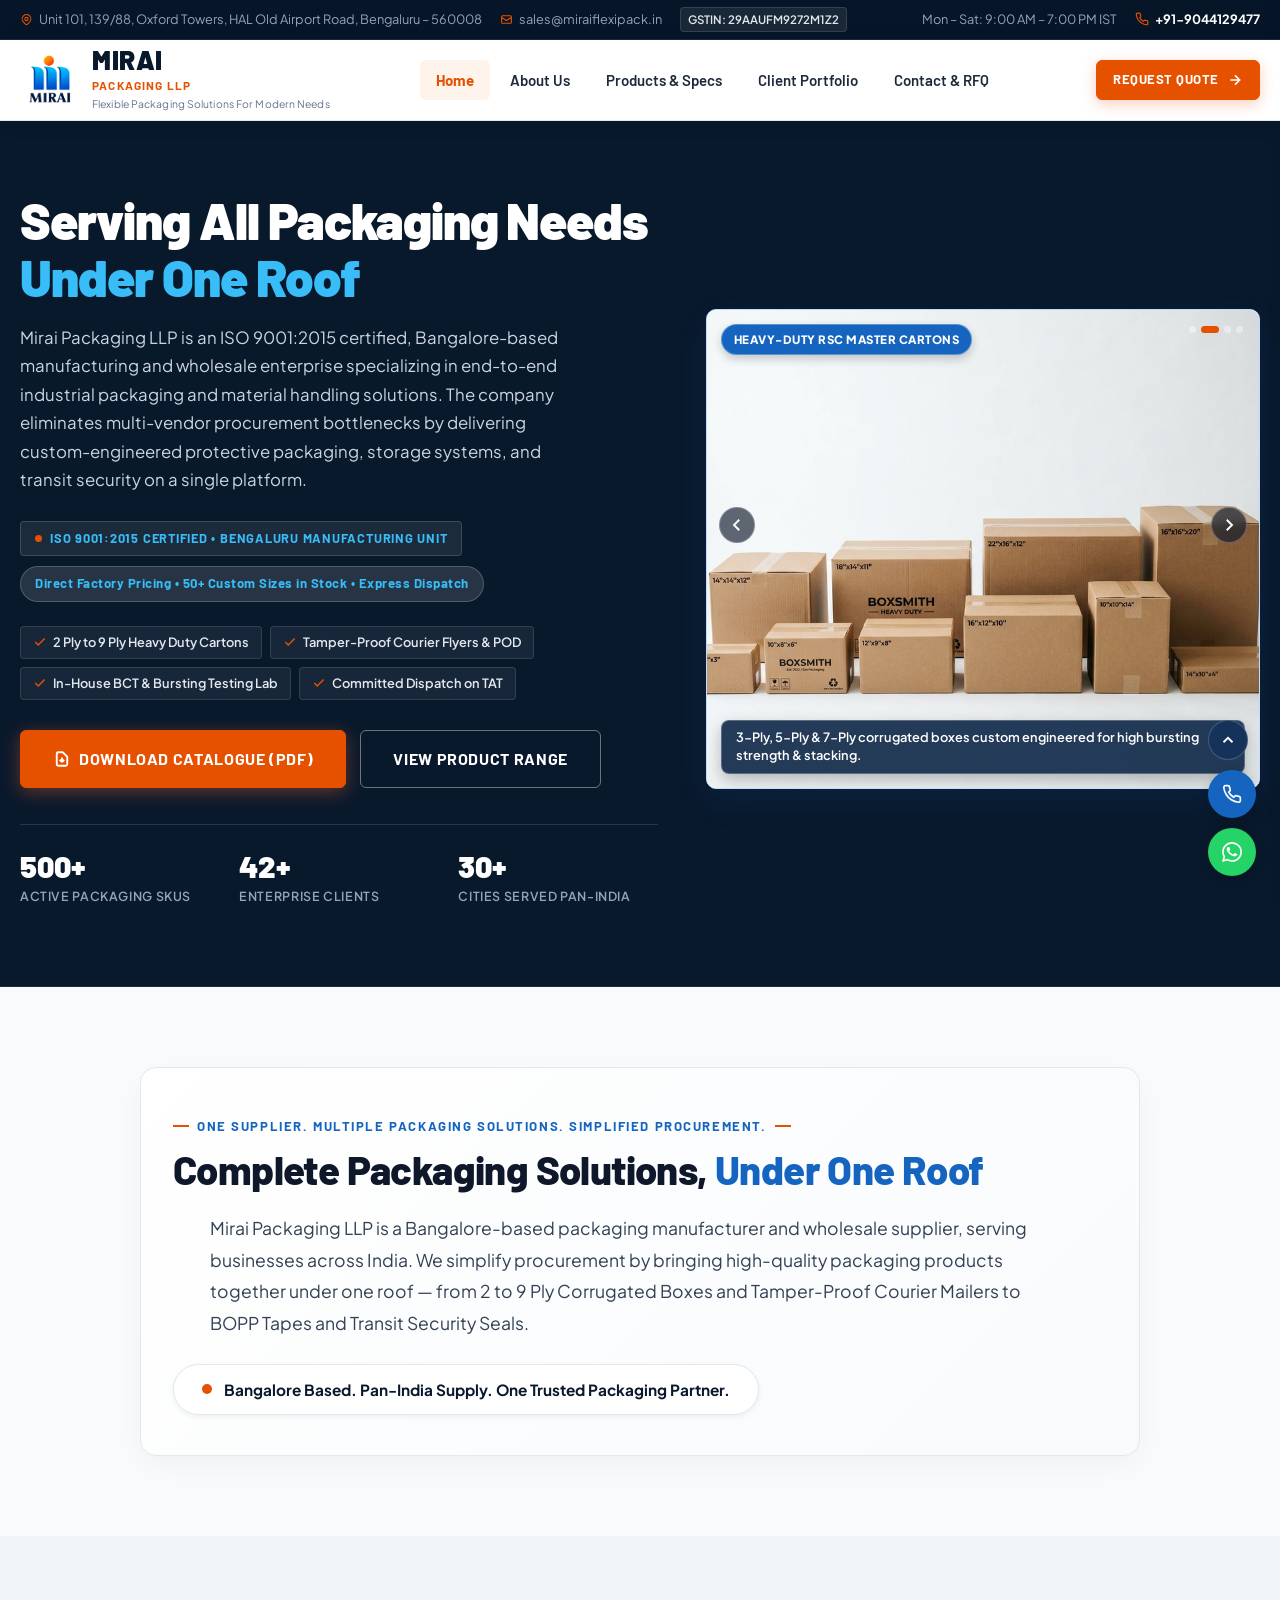
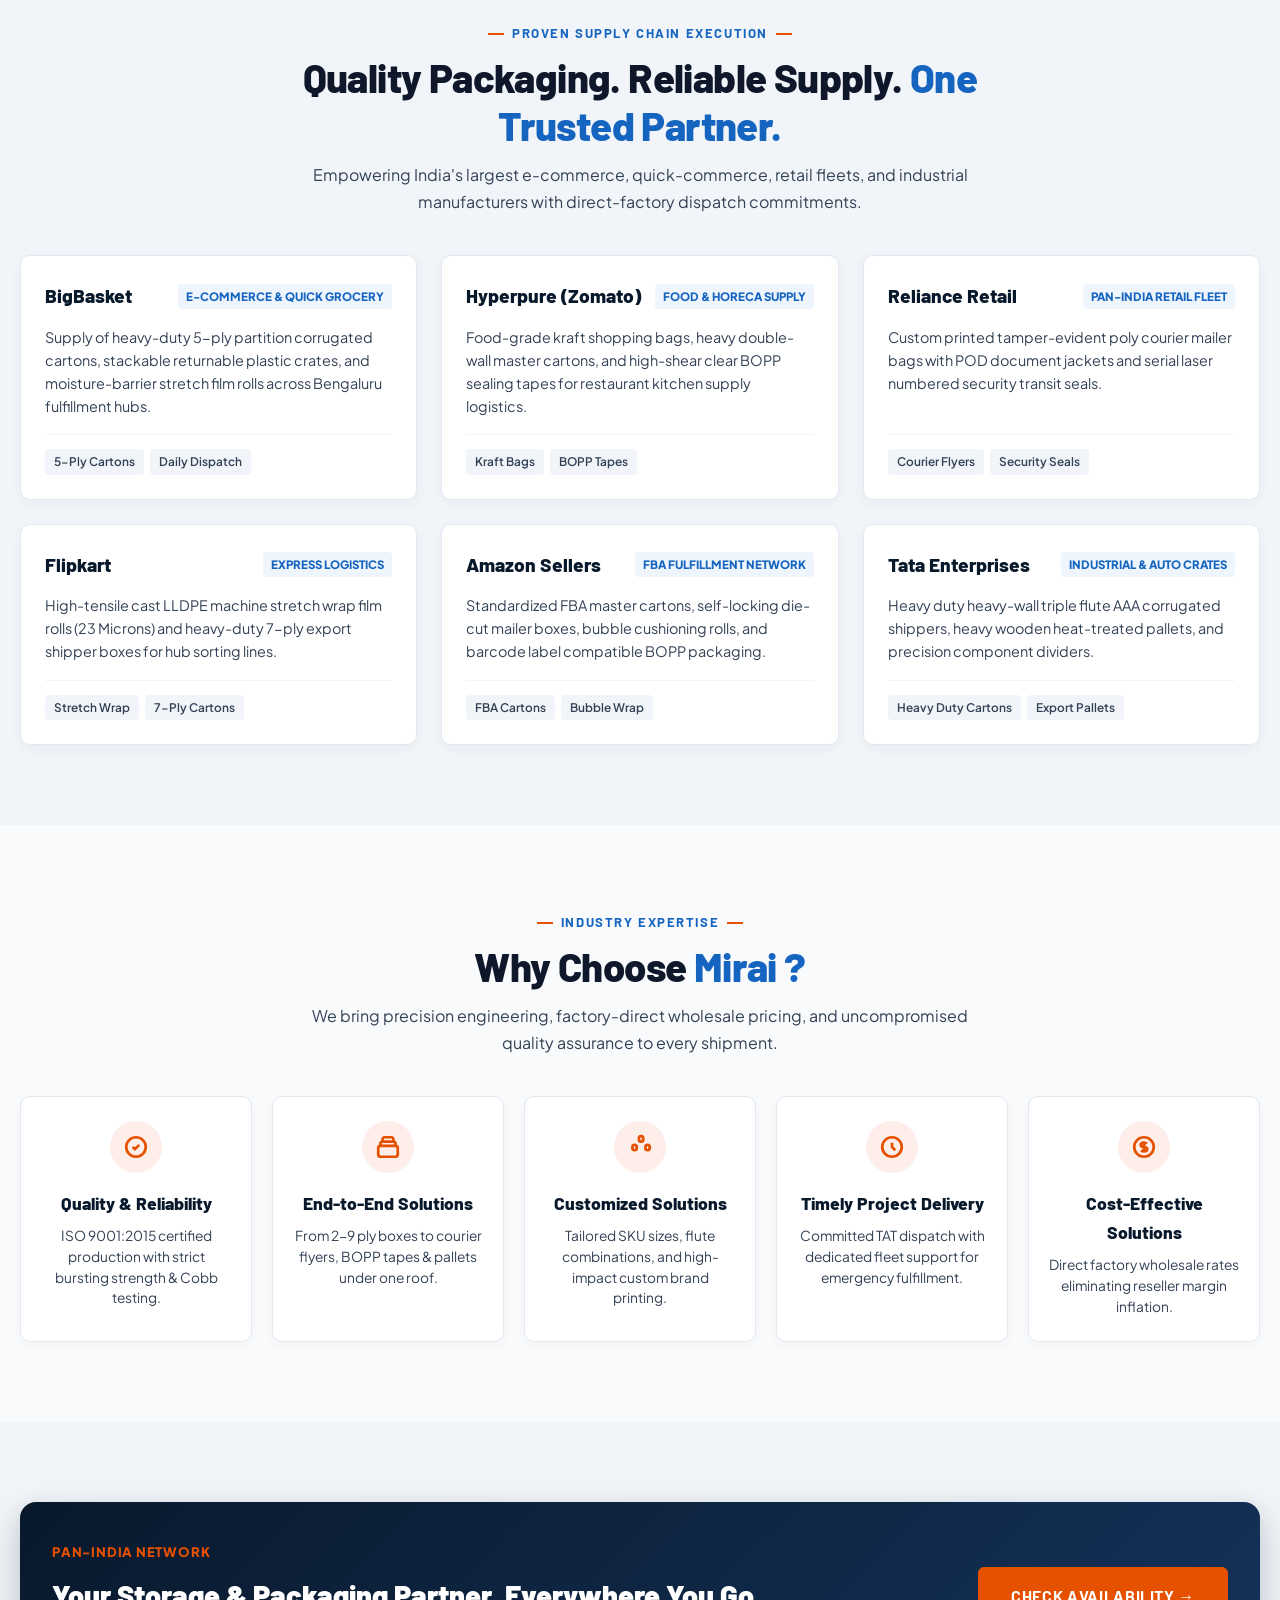
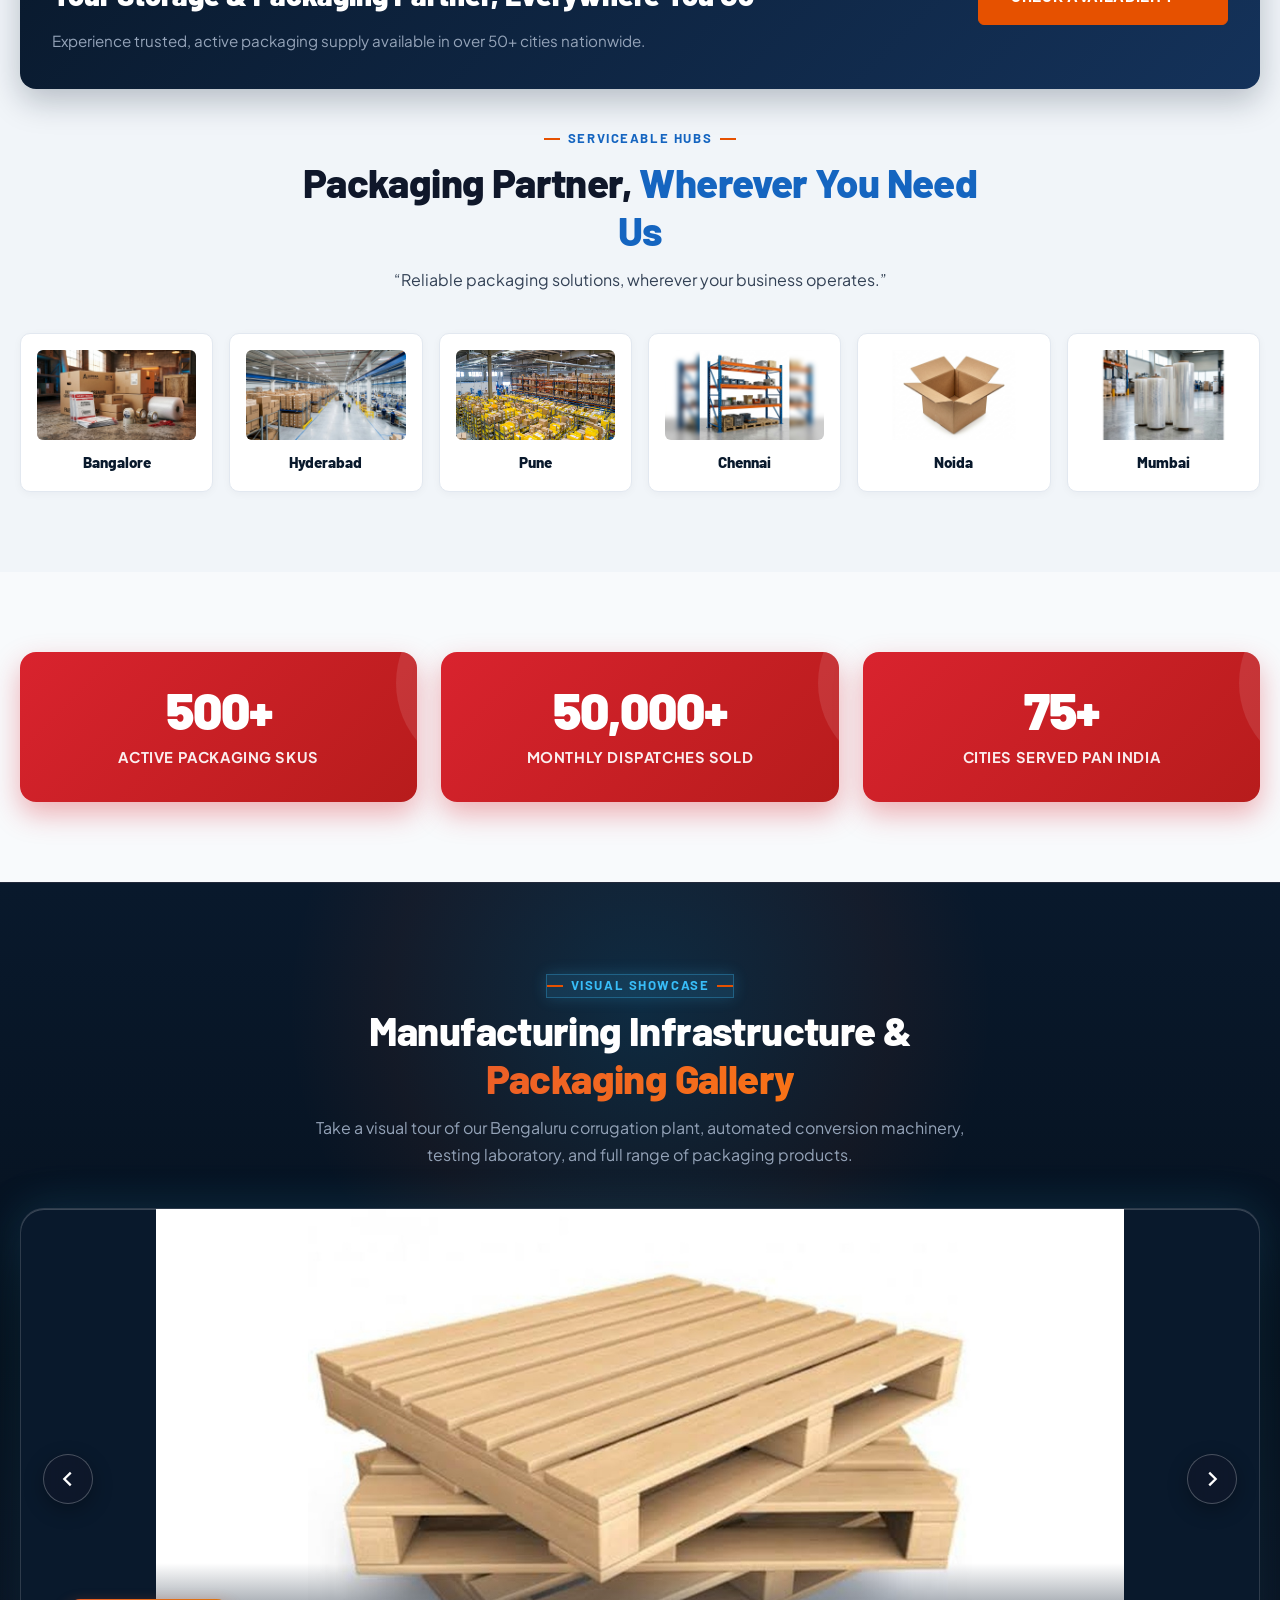
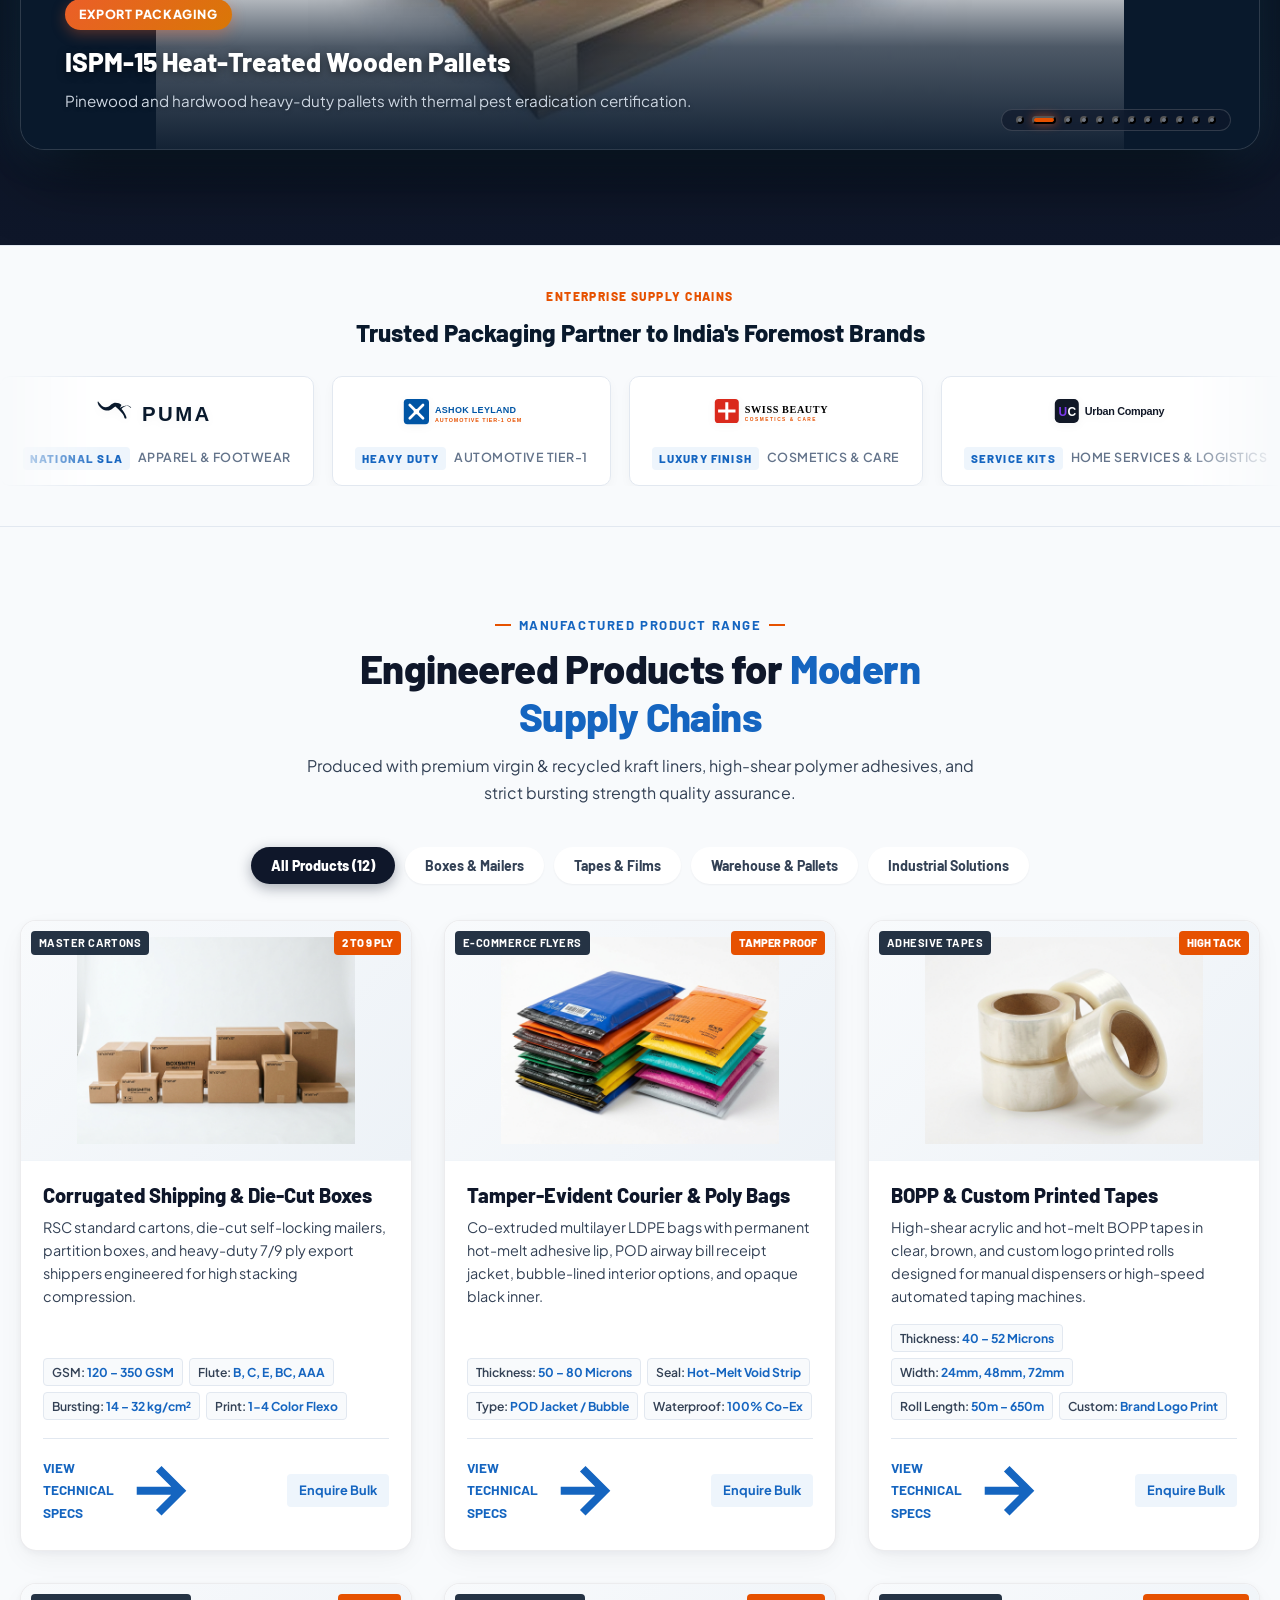
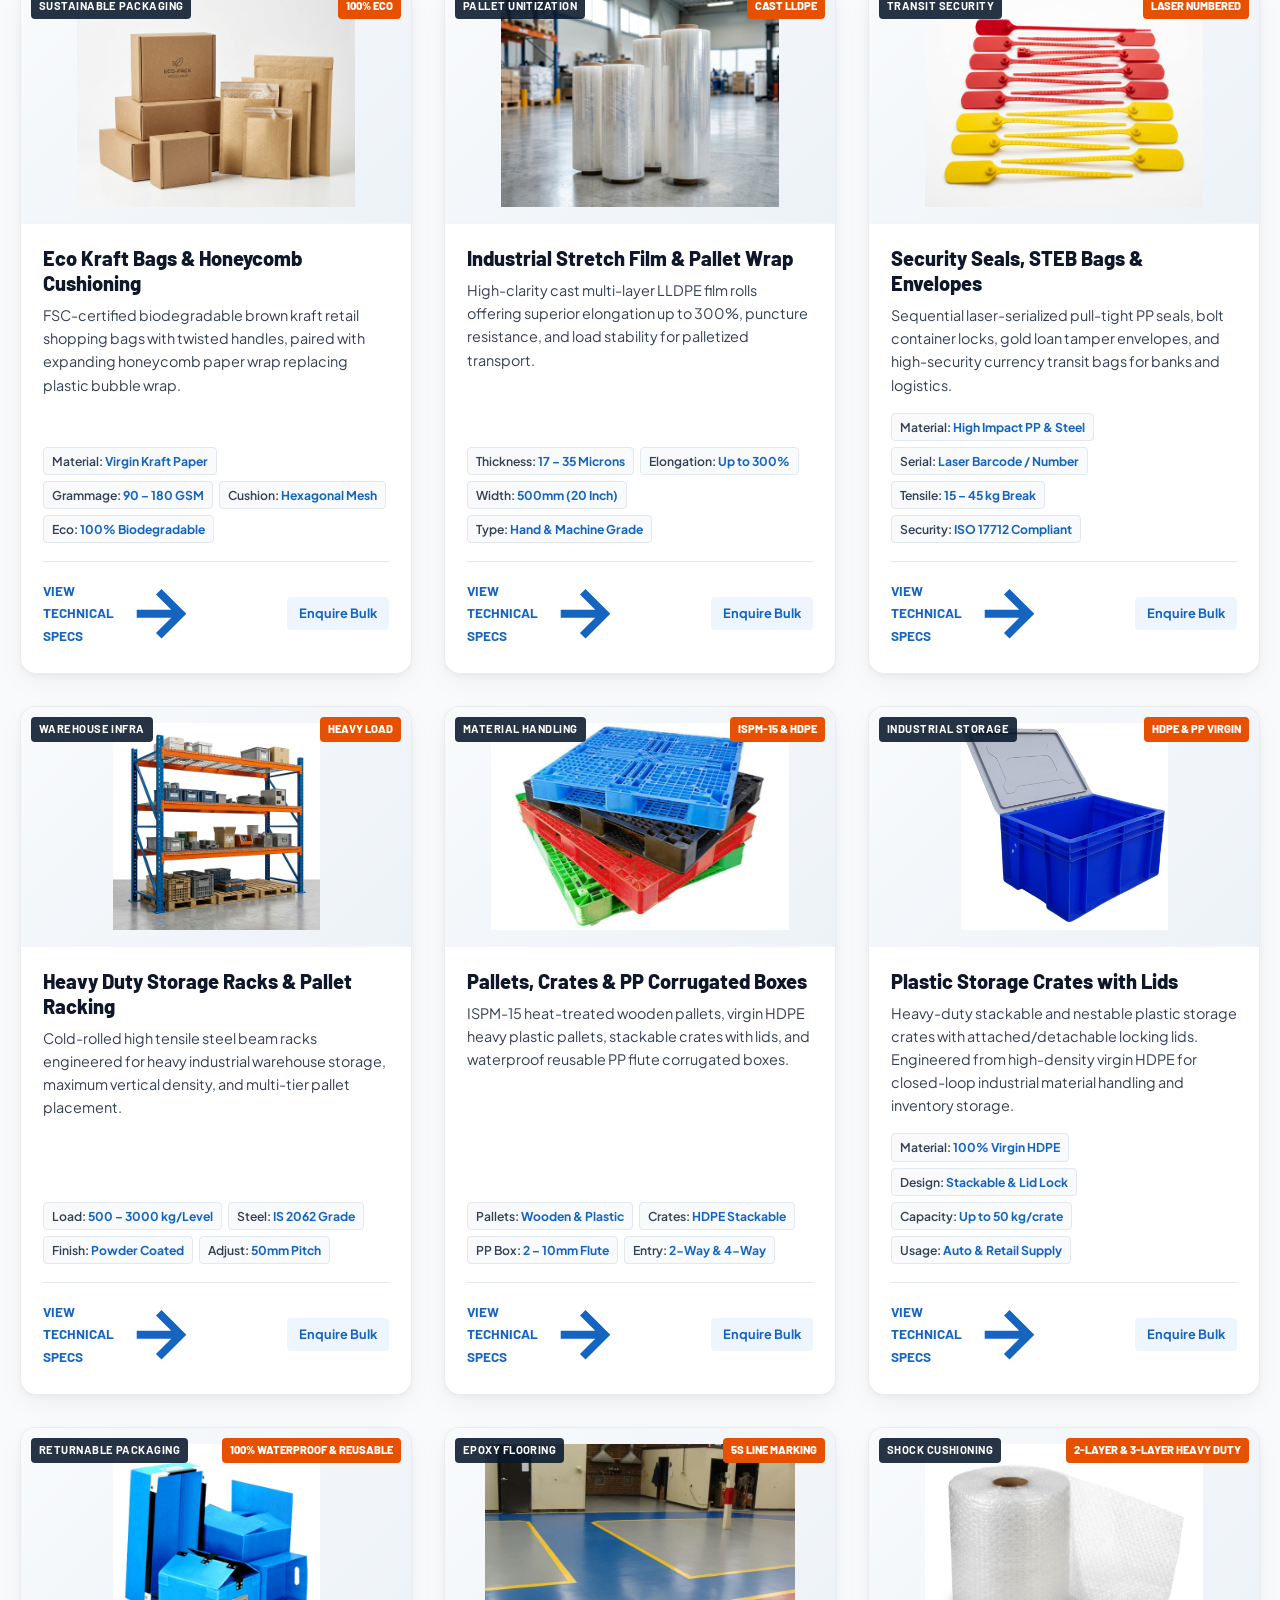
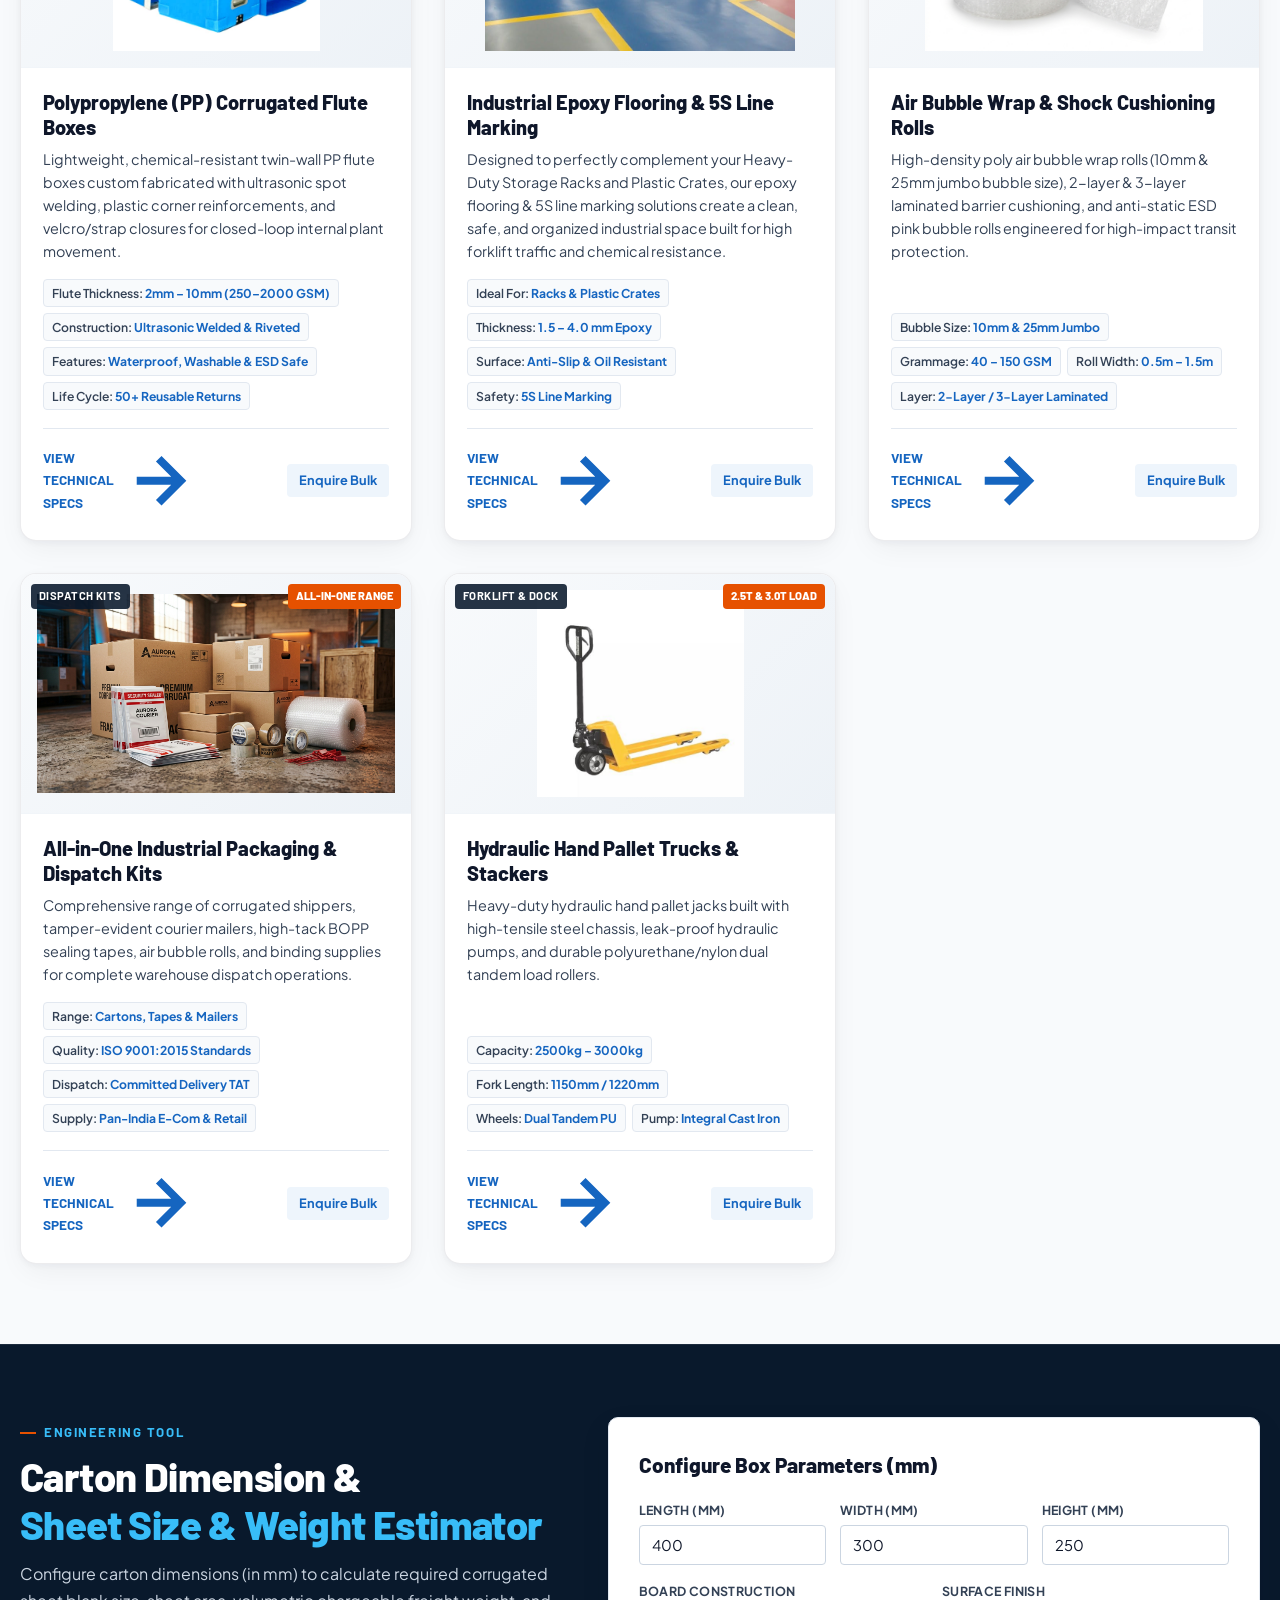
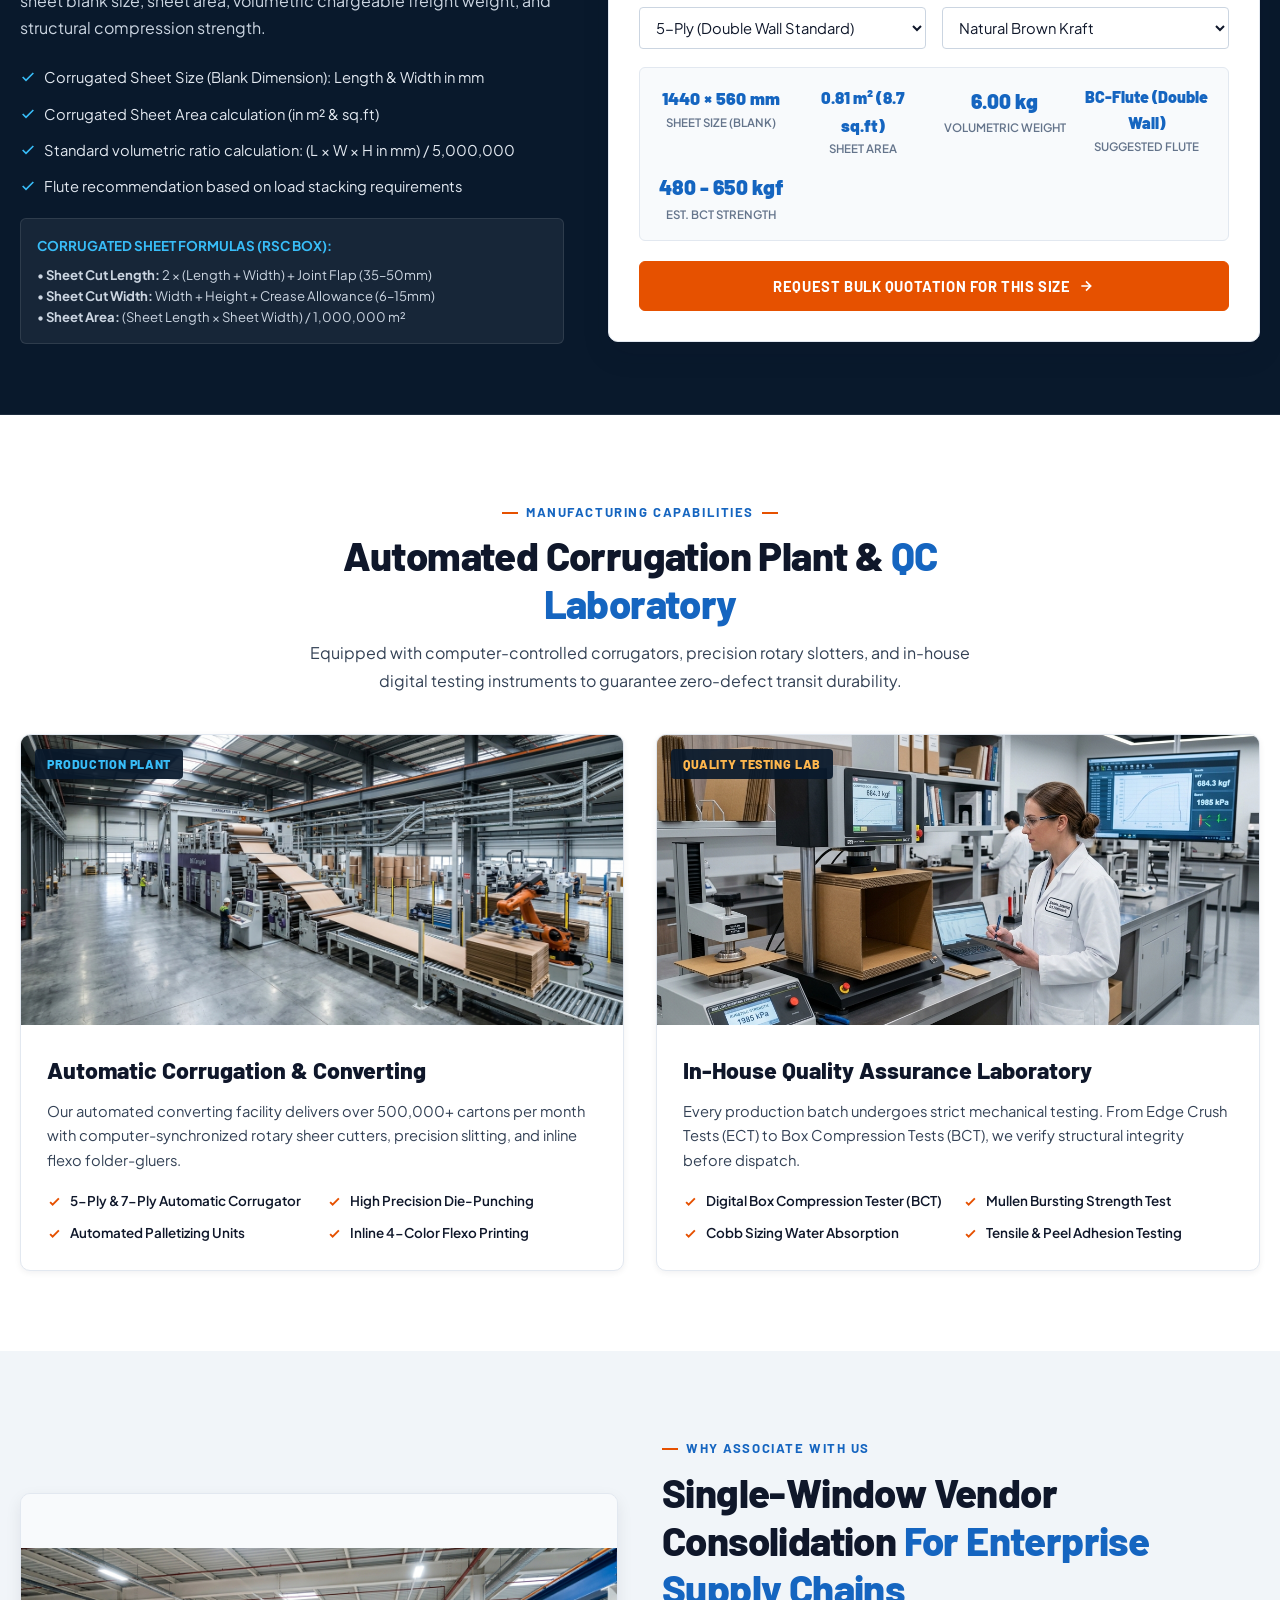
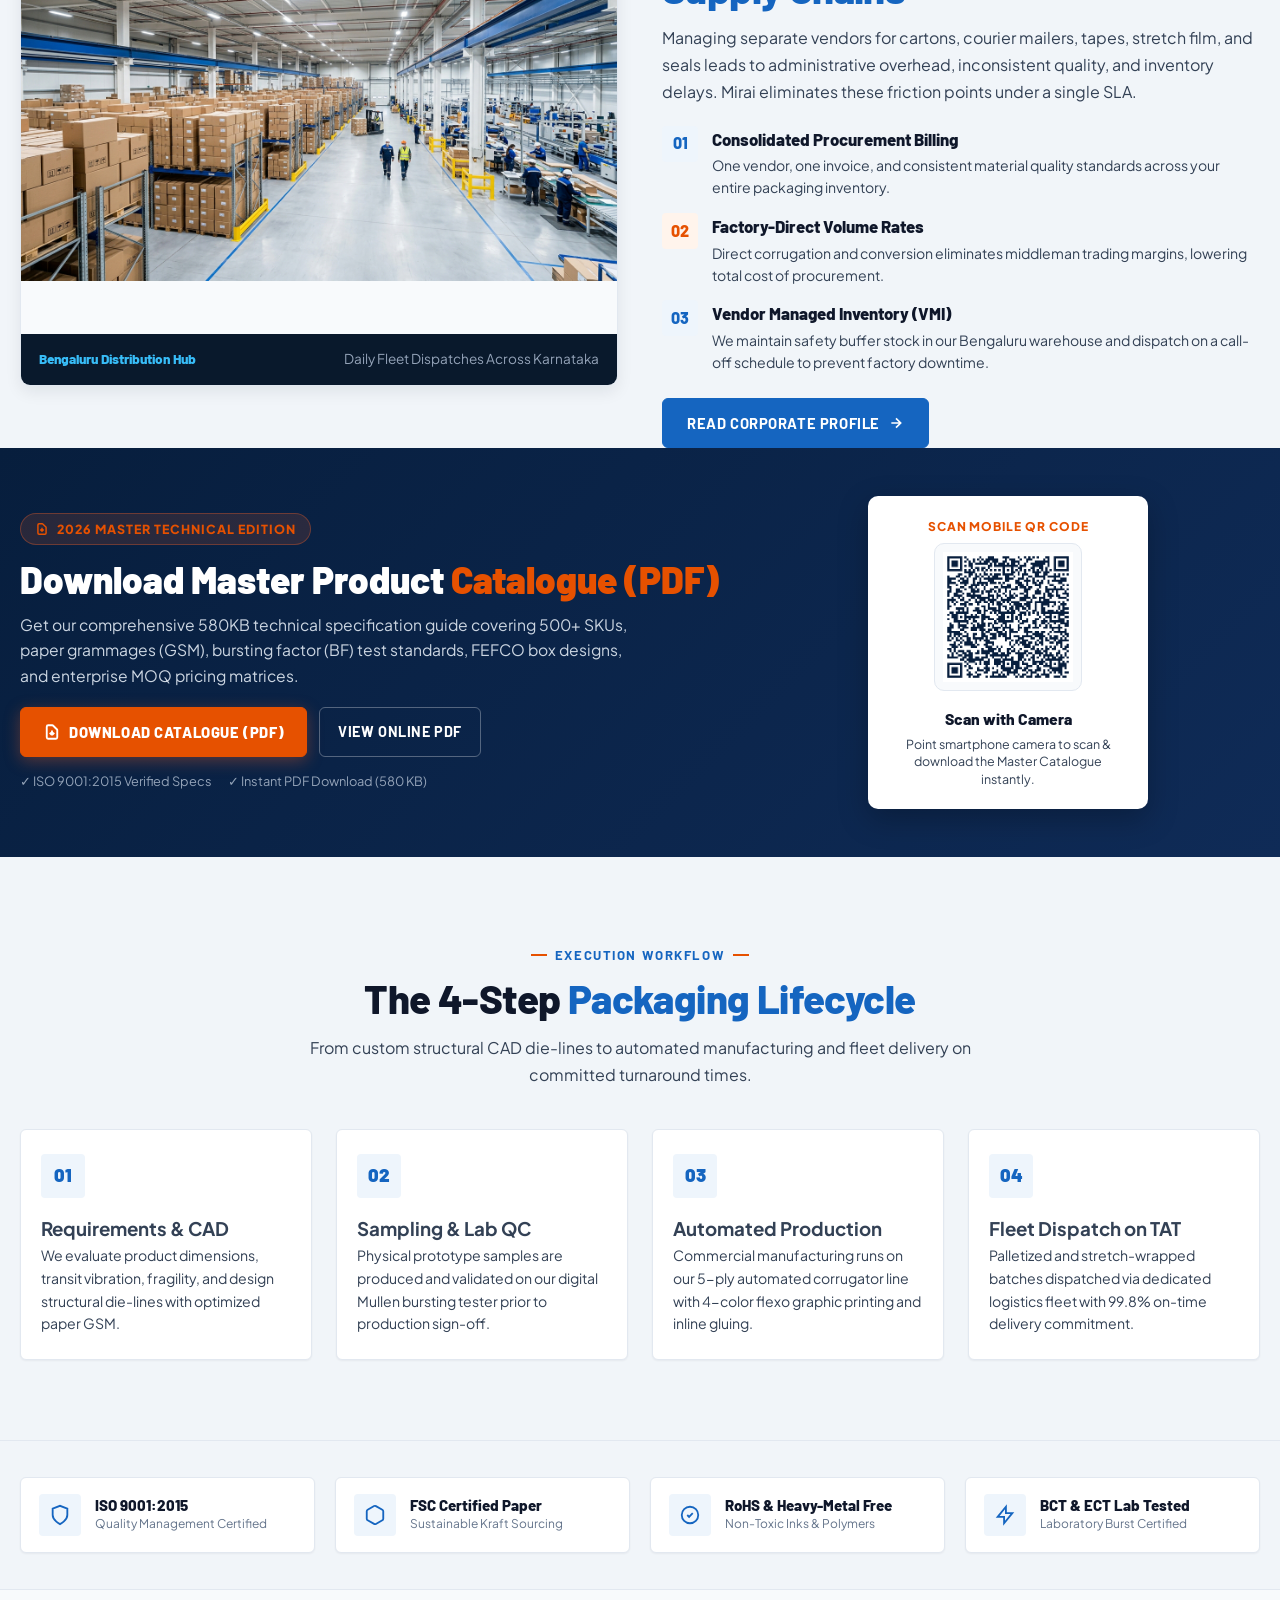
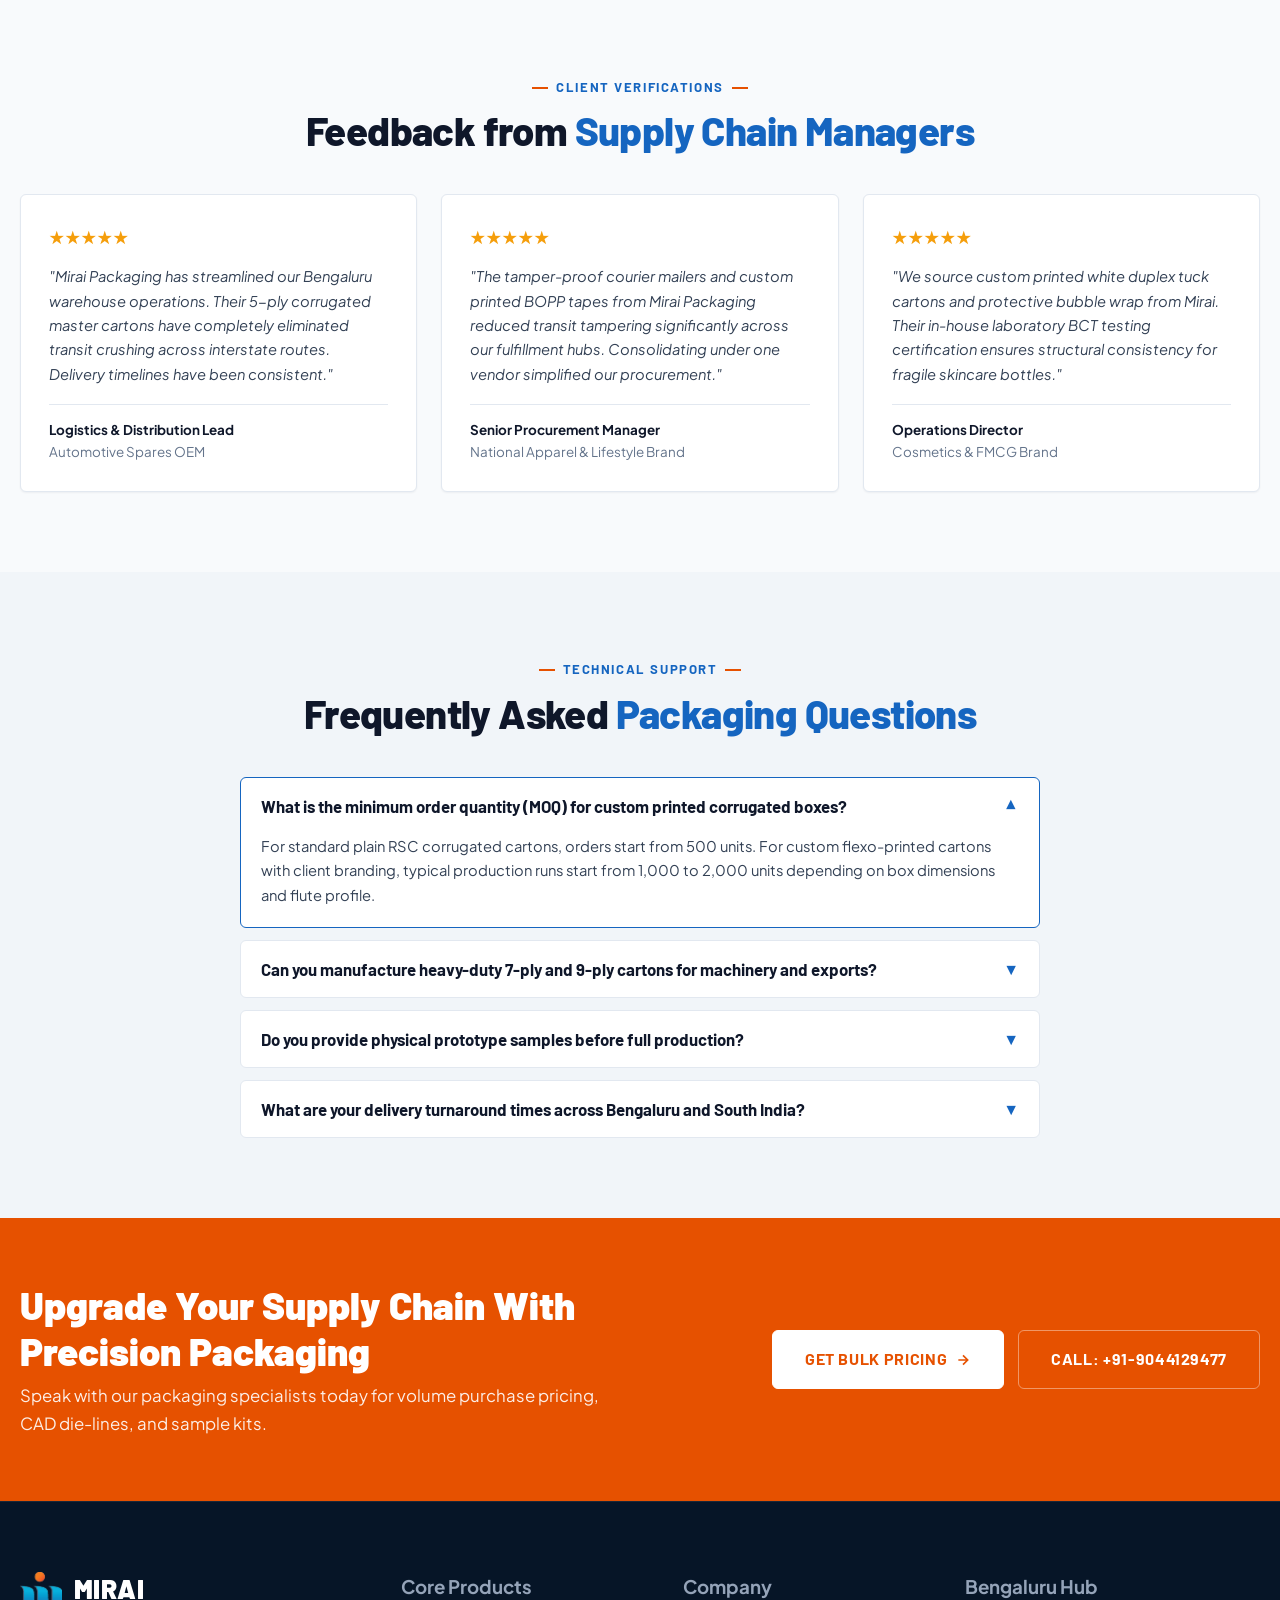
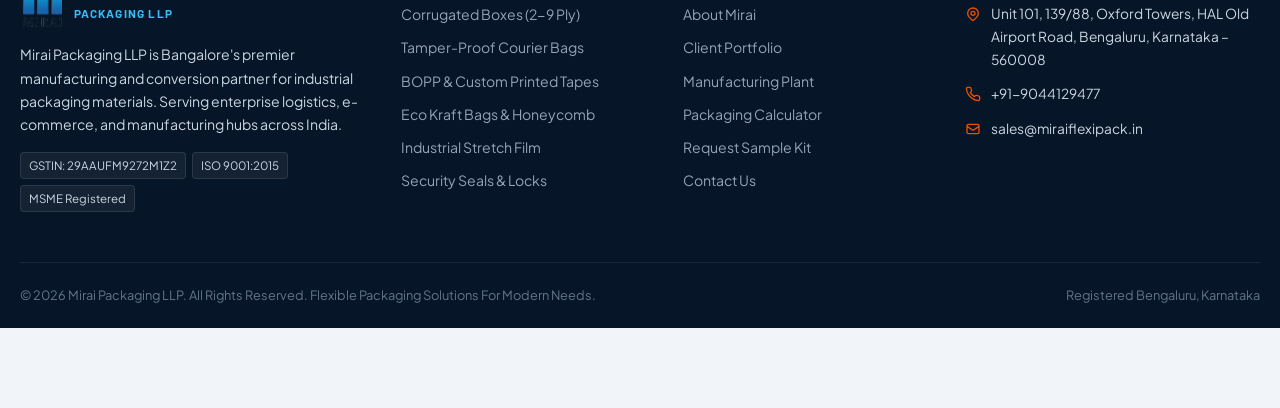
==== index.html @ 80a75809 "Refine top hero visual slider with composite packaging setup slides and 3.5s smooth auto-rotate" ====
<!DOCTYPE html>
<html lang="en">

<head>
  <meta charset="UTF-8" />
  <meta name="viewport" content="width=device-width, initial-scale=1.0, maximum-scale=3.0, user-scalable=yes" />
  <title>Mirai Packaging LLP | Industrial Packaging Manufacturer &amp; Converter | Bengaluru</title>
  <meta name="description"
    content="Mirai Packaging LLP is Bangalore's leading manufacturer and wholesale supplier of 2 to 9 ply corrugated boxes, courier flyer bags, BOPP tapes, eco kraft bags, stretch film and security seals." />
  <link rel="icon" type="image/png" href="images/favicon.png" />
  <link rel="stylesheet" href="style.css" />
</head>

<body>

  <!-- UTILITY TOPBAR -->
  <div class="topbar">
    <div class="container">
      <div class="topbar-inner">
        <div class="topbar-left">
          <span class="topbar-item">
            <svg viewBox="0 0 24 24" fill="none" stroke="currentColor" stroke-width="2">
              <path d="M17.657 16.657L13.414 20.9a1.998 1.998 0 01-2.827 0l-4.244-4.243a8 8 0 1111.314 0z" />
              <path d="M15 11a3 3 0 11-6 0 3 3 0 016 0z" />
            </svg>
            Unit 101, 139/88, Oxford Towers, HAL Old Airport Road, Bengaluru – 560008
          </span>
          <span class="topbar-item">
            <svg viewBox="0 0 24 24" fill="none" stroke="currentColor" stroke-width="2">
              <path
                d="M3 8l7.89 5.26a2 2 0 002.22 0L21 8M5 19h14a2 2 0 002-2V7a2 2 0 00-2-2H5a2 2 0 00-2 2v10a2 2 0 002 2z" />
            </svg>
            sales@miraiflexipack.in
          </span>
          <span class="topbar-badge">GSTIN: 29AAUFM9272M1Z2</span>
        </div>
        <div class="topbar-right">
          <span class="topbar-item">Mon – Sat: 9:00 AM – 7:00 PM IST</span>
          <a href="tel:+919044129477" class="topbar-phone">
            <svg viewBox="0 0 24 24" fill="none" stroke="currentColor" stroke-width="2" style="width:14px;height:14px;">
              <path
                d="M22 16.92v3a2 2 0 01-2.18 2 19.79 19.79 0 01-8.63-3.07 19.5 19.5 0 01-6-6 19.79 19.79 0 01-3.07-8.67A2 2 0 014.11 2h3a2 2 0 012 1.72 12.84 12.84 0 00.7 2.81 2 2 0 01-.45 2.11L8.09 9.91a16 16 0 006 6l1.27-1.27a2 2 0 012.11-.45 12.84 12.84 0 002.81.7A2 2 0 0122 16.92z" />
            </svg>
            +91-9044129477
          </a>
        </div>
      </div>
    </div>
  </div>

  <!-- HEADER NAVBAR -->
  <header class="navbar" id="navbar">
    <div class="container">
      <div class="nav-inner">
        <a href="index.html" class="nav-logo" id="navLogo">
          <img src="images/logo.png" alt="Mirai Packaging LLP" class="nav-logo-img" />
          <div class="nav-logo-text">
            <span class="brand-name">MIRAI</span>
            <span class="brand-tag">PACKAGING LLP</span>
            <span class="brand-motto">Flexible Packaging Solutions For Modern Needs</span>
          </div>
        </a>
        <nav class="nav-menu" id="navMenu">
          <a href="index.html" class="nav-link active">Home</a>
          <a href="about.html" class="nav-link">About Us</a>
          <a href="products.html" class="nav-link">Products &amp; Specs</a>
          <a href="clients.html" class="nav-link">Client Portfolio</a>
          <a href="contact.html" class="nav-link">Contact &amp; RFQ</a>
        </nav>
        <div class="nav-actions">
          <a href="contact.html" class="btn btn-orange btn-sm">
            Request Quote
            <svg viewBox="0 0 24 24" fill="none" stroke="currentColor" stroke-width="2.5">
              <path d="M5 12h14M12 5l7 7-7 7" />
            </svg>
          </a>
          <button class="hamburger" id="hamburger" aria-label="Toggle navigation">
            <span></span><span></span><span></span>
          </button>
        </div>
      </div>
    </div>
  </header>

  <!-- MOBILE DRAWER -->
  <div class="drawer-overlay" id="drawerOverlay"></div>
  <nav class="mobile-drawer" id="mobileDrawer">
    <div class="drawer-header">
      <div class="nav-logo">
        <img src="images/logo.png" alt="Mirai Packaging LLP" style="height:48px;" />
        <div class="nav-logo-text">
          <span class="brand-name" style="font-size:1.2rem;">MIRAI</span>
          <span class="brand-tag">PACKAGING LLP</span>
        </div>
      </div>
      <div class="drawer-close" id="drawerClose">&#x2715;</div>
    </div>
    <div class="drawer-nav">
      <a href="index.html" class="drawer-link active">Home</a>
      <a href="about.html" class="drawer-link">About Us</a>
      <a href="products.html" class="drawer-link">Products &amp; Specs</a>
      <a href="clients.html" class="drawer-link">Client Portfolio</a>
      <a href="contact.html" class="drawer-link">Contact &amp; RFQ</a>
    </div>
    <div class="drawer-footer">
      <a href="tel:+919044129477" class="btn btn-outline"
        style="width:100%;margin-bottom:8px;justify-content:center;text-transform:none;">
        Call +91 9044129477
      </a>
      <a href="contact.html" class="btn btn-orange" style="width:100%;justify-content:center;">
        Request Bulk Quote
      </a>
    </div>
  </nav>

  <!-- HERO SECTION -->
  <section class="hero" id="hero">
    <div class="container">
      <div class="hero-grid">
        <div class="hero-content">
          <h1 class="hero-title">
            Serving All Packaging Needs <span>Under One Roof</span>
          </h1>
          <p class="hero-desc">
            Mirai Packaging LLP is an ISO 9001:2015 certified, Bangalore-based manufacturing and wholesale enterprise
            specializing in end-to-end industrial packaging and material handling solutions. The company eliminates
            multi-vendor procurement bottlenecks by delivering custom-engineered protective packaging, storage systems,
            and transit security on a single platform.
          </p>

          <div style="display:flex; flex-wrap:wrap; gap:10px; margin-bottom:24px;">
            <div class="hero-badge" style="margin-bottom:0;">
              <span class="hero-badge-dot"></span>
              ISO 9001:2015 Certified • Bengaluru Manufacturing Unit
            </div>
            <div class="hero-float-badge" style="margin-bottom:0;">
              Direct Factory Pricing &bull; 50+ Custom Sizes in Stock &bull; Express Dispatch
            </div>
          </div>

          <div class="hero-chips">
            <span class="hero-chip">
              <svg viewBox="0 0 24 24" fill="none" stroke="currentColor" stroke-width="2.5">
                <path d="M20 6L9 17l-5-5" />
              </svg>
              2 Ply to 9 Ply Heavy Duty Cartons
            </span>
            <span class="hero-chip">
              <svg viewBox="0 0 24 24" fill="none" stroke="currentColor" stroke-width="2.5">
                <path d="M20 6L9 17l-5-5" />
              </svg>
              Tamper-Proof Courier Flyers &amp; POD
            </span>
            <span class="hero-chip">
              <svg viewBox="0 0 24 24" fill="none" stroke="currentColor" stroke-width="2.5">
                <path d="M20 6L9 17l-5-5" />
              </svg>
              In-House BCT &amp; Bursting Testing Lab
            </span>
            <span class="hero-chip">
              <svg viewBox="0 0 24 24" fill="none" stroke="currentColor" stroke-width="2.5">
                <path d="M20 6L9 17l-5-5" />
              </svg>
              Committed Dispatch on TAT
            </span>
          </div>

          <div class="hero-btns">
            <a href="pdf/Mirai_Packaging_Master_Catalogue.pdf" download="Mirai_Packaging_Master_Catalogue.pdf"
              class="btn btn-orange btn-lg" style="box-shadow:0 4px 18px rgba(235,94,40,0.4);">
              <svg viewBox="0 0 24 24" fill="none" stroke="currentColor" stroke-width="2.5"
                style="width:18px;height:18px;">
                <path
                  d="M12 10v6m0 0l-3-3m3 3l3-3m2 8H7a2 2 0 01-2-2V5a2 2 0 012-2h5.586a1 1 0 01.707.293l5.414 5.414a1 1 0 01.293.707V19a2 2 0 01-2 2z" />
              </svg>
              Download Catalogue (PDF)
            </a>
            <a href="products.html" class="btn btn-outline-white btn-lg">
              View Product Range
            </a>
          </div>

          <div class="hero-stats">
            <div>
              <div class="hero-stat-num">
                <span data-target="500" data-suffix="+">500+</span>
              </div>
              <div class="hero-stat-lbl">Active Packaging SKUs</div>
            </div>
            <div>
              <div class="hero-stat-num">
                <span data-target="42" data-suffix="+">42+</span>
              </div>
              <div class="hero-stat-lbl">Enterprise Clients</div>
            </div>
            <div>
              <div class="hero-stat-num">
                <span data-target="30" data-suffix="+">30+</span>
              </div>
              <div class="hero-stat-lbl">Cities Served Pan-India</div>
            </div>
          </div>
        </div>

        <div class="hero-visual">
          <div class="hero-img-card" id="heroSliderCard">
            <div class="hero-slider-track" id="heroSliderTrack">

              <div class="hero-slide active">
                <img src="images/hero_composite_wide.jpg" alt="All-in-One Industrial Packaging &amp; Dispatch Kits" />
                <div class="hero-slide-badge">All-in-One Packaging &amp; Dispatch Kits</div>
                <div class="hero-slide-desc">Complete 2-ply to 9-ply corrugated cartons, tamper-proof courier mailers, BOPP tapes &amp; stretch wrap.</div>
              </div>

              <div class="hero-slide">
                <img src="images/ai_corrugated_boxes_wide.jpg" alt="Heavy Duty Corrugated Master Cartons" />
                <div class="hero-slide-badge">Heavy-Duty RSC Master Cartons</div>
                <div class="hero-slide-desc">3-Ply, 5-Ply &amp; 7-Ply corrugated boxes custom engineered for high bursting strength &amp; stacking.</div>
              </div>

              <div class="hero-slide">
                <img src="images/tape_rolls_wide.jpg" alt="Industrial BOPP Packaging Tapes &amp; Poly Mailers" />
                <div class="hero-slide-badge">High-Tack BOPP Tapes &amp; Courier Flyers</div>
                <div class="hero-slide-desc">Heavy-duty self-adhesive BOPP sealing tapes &amp; tamper-evident poly mailers for secure transit.</div>
              </div>

              <div class="hero-slide">
                <img src="images/bubble_wrap_wide.jpg" alt="Protective Air Bubble Rolls &amp; Stretch Wrap" />
                <div class="hero-slide-badge">Air Bubble Cushioning &amp; Pallet Wrap</div>
                <div class="hero-slide-desc">Multi-layer air bubble rolls &amp; LLDPE stretch film for fragile item protection &amp; pallet stabilization.</div>
              </div>

            </div>

            <!-- Slide Controls -->
            <button class="hero-slider-arrow hero-prev" id="heroPrev" aria-label="Previous image">
              <svg viewBox="0 0 24 24" fill="none" stroke="currentColor" stroke-width="2.5">
                <path d="M15 19l-7-7 7-7" />
              </svg>
            </button>
            <button class="hero-slider-arrow hero-next" id="heroNext" aria-label="Next image">
              <svg viewBox="0 0 24 24" fill="none" stroke="currentColor" stroke-width="2.5">
                <path d="M9 5l7 7-7 7" />
              </svg>
            </button>

            <!-- Slide Dots -->
            <div class="hero-slider-dots" id="heroDots"></div>

            <div class="hero-img-caption">
              <div>
                <strong style="color:var(--white); font-weight:700; font-size:0.88rem;">Complete Supply Chain
                  Range</strong>
                <div style="color:#94a3b8; font-size:0.75rem;">Cartons • Courier Mailers • Tapes • Stretch Wrap •
                  Security Seals</div>
              </div>
              <a href="contact.html" class="btn btn-orange btn-sm" style="flex-shrink:0;">Enquire Now</a>
            </div>
          </div>
        </div>
      </div>
    </div>
  </section>

  <!-- SECTION 2: COMPLETE PACKAGING SOLUTIONS UNDER ONE ROOF (PDF SPEC) -->
  <section class="section-pad bg-neutral" id="under-one-roof">
    <div class="container">
      <div class="roof-card-banner text-center" style="max-width: 1000px; margin: 0 auto;">
        <span class="sub-title">One Supplier. Multiple Packaging Solutions. Simplified Procurement.</span>
        <h2 class="section-title" style="margin-bottom: 20px;">
          Complete Packaging Solutions, <span>Under One Roof</span>
        </h2>
        <p class="section-desc" style="font-size: 1.1rem; line-height: 1.8; color: var(--text-secondary); max-width: 860px; margin: 0 auto 24px auto;">
          Mirai Packaging LLP is a Bangalore-based packaging manufacturer and wholesale supplier, serving businesses across India. We simplify procurement by bringing high-quality packaging products together under one roof — from 2 to 9 Ply Corrugated Boxes and Tamper-Proof Courier Mailers to BOPP Tapes and Transit Security Seals.
        </p>
        <div style="display: inline-flex; align-items: center; gap: 12px; background: #ffffff; padding: 12px 28px; border-radius: var(--radius-full); border: 1px solid var(--border-subtle); box-shadow: var(--shadow-sm);">
          <span style="width: 10px; height: 10px; border-radius: 50%; background: var(--orange-brand); display: inline-block;"></span>
          <strong style="color: var(--navy-dark); font-size: 0.96rem;">Bangalore Based. Pan-India Supply. One Trusted Packaging Partner.</strong>
        </div>
      </div>
    </div>
  </section>

  <!-- SECTION 3: ENTERPRISE SUPPLY CHAIN CLIENT CARDS (PDF PAGE 2 SPEC) -->
  <section class="section-pad bg-surface" id="enterprise-clients">
    <div class="container">
      <div class="section-header text-center">
        <span class="sub-title">Proven Supply Chain Execution</span>
        <h2 class="section-title">Quality Packaging. Reliable Supply. <span>One Trusted Partner.</span></h2>
        <p class="section-desc">
          Empowering India's largest e-commerce, quick-commerce, retail fleets, and industrial manufacturers with direct-factory dispatch commitments.
        </p>
      </div>

      <div class="enterprise-cards-grid">
        <!-- BigBasket -->
        <div class="enterprise-card">
          <div class="enterprise-card-header">
            <h3 class="enterprise-brand-title">BigBasket</h3>
            <span class="enterprise-brand-sector">E-Commerce &amp; Quick Grocery</span>
          </div>
          <p class="enterprise-card-desc">
            Supply of heavy-duty 5-ply partition corrugated cartons, stackable returnable plastic crates, and moisture-barrier stretch film rolls across Bengaluru fulfillment hubs.
          </p>
          <div class="enterprise-card-chips">
            <span class="enterprise-chip">5-Ply Cartons</span>
            <span class="enterprise-chip">Daily Dispatch</span>
          </div>
        </div>

        <!-- Hyperpure (Zomato) -->
        <div class="enterprise-card">
          <div class="enterprise-card-header">
            <h3 class="enterprise-brand-title">Hyperpure (Zomato)</h3>
            <span class="enterprise-brand-sector">Food &amp; HoReCa Supply</span>
          </div>
          <p class="enterprise-card-desc">
            Food-grade kraft shopping bags, heavy double-wall master cartons, and high-shear clear BOPP sealing tapes for restaurant kitchen supply logistics.
          </p>
          <div class="enterprise-card-chips">
            <span class="enterprise-chip">Kraft Bags</span>
            <span class="enterprise-chip">BOPP Tapes</span>
          </div>
        </div>

        <!-- Reliance Retail -->
        <div class="enterprise-card">
          <div class="enterprise-card-header">
            <h3 class="enterprise-brand-title">Reliance Retail</h3>
            <span class="enterprise-brand-sector">Pan-India Retail Fleet</span>
          </div>
          <p class="enterprise-card-desc">
            Custom printed tamper-evident poly courier mailer bags with POD document jackets and serial laser numbered security transit seals.
          </p>
          <div class="enterprise-card-chips">
            <span class="enterprise-chip">Courier Flyers</span>
            <span class="enterprise-chip">Security Seals</span>
          </div>
        </div>

        <!-- Flipkart -->
        <div class="enterprise-card">
          <div class="enterprise-card-header">
            <h3 class="enterprise-brand-title">Flipkart</h3>
            <span class="enterprise-brand-sector">Express Logistics</span>
          </div>
          <p class="enterprise-card-desc">
            High-tensile cast LLDPE machine stretch wrap film rolls (23 Microns) and heavy-duty 7-ply export shipper boxes for hub sorting lines.
          </p>
          <div class="enterprise-card-chips">
            <span class="enterprise-chip">Stretch Wrap</span>
            <span class="enterprise-chip">7-Ply Cartons</span>
          </div>
        </div>

        <!-- Amazon Sellers -->
        <div class="enterprise-card">
          <div class="enterprise-card-header">
            <h3 class="enterprise-brand-title">Amazon Sellers</h3>
            <span class="enterprise-brand-sector">FBA Fulfillment Network</span>
          </div>
          <p class="enterprise-card-desc">
            Standardized FBA master cartons, self-locking die-cut mailer boxes, bubble cushioning rolls, and barcode label compatible BOPP packaging.
          </p>
          <div class="enterprise-card-chips">
            <span class="enterprise-chip">FBA Cartons</span>
            <span class="enterprise-chip">Bubble Wrap</span>
          </div>
        </div>

        <!-- Tata Enterprises -->
        <div class="enterprise-card">
          <div class="enterprise-card-header">
            <h3 class="enterprise-brand-title">Tata Enterprises</h3>
            <span class="enterprise-brand-sector">Industrial &amp; Auto Crates</span>
          </div>
          <p class="enterprise-card-desc">
            Heavy duty heavy-wall triple flute AAA corrugated shippers, heavy wooden heat-treated pallets, and precision component dividers.
          </p>
          <div class="enterprise-card-chips">
            <span class="enterprise-chip">Heavy Duty Cartons</span>
            <span class="enterprise-chip">Export Pallets</span>
          </div>
        </div>
      </div>
    </div>
  </section>

  <!-- SECTION 4: WHY CHOOSE MIRAI (PDF PAGE 2 SPEC) -->
  <section class="section-pad bg-neutral" id="why-choose">
    <div class="container">
      <div class="section-header text-center">
        <span class="sub-title">Industry Expertise</span>
        <h2 class="section-title">Why Choose <span>Mirai ?</span></h2>
        <p class="section-desc">
          We bring precision engineering, factory-direct wholesale pricing, and uncompromised quality assurance to every shipment.
        </p>
      </div>

      <div class="why-grid">
        <!-- 1 -->
        <div class="why-card">
          <div class="why-icon-wrap">
            <svg viewBox="0 0 24 24" fill="none" stroke="currentColor" stroke-width="2.5" style="width:26px;height:26px;">
              <path d="M9 12l2 2 4-4m6 2a9 9 0 11-18 0 9 9 0 0118 0z"/>
            </svg>
          </div>
          <h3 class="why-card-title">Quality &amp; Reliability</h3>
          <p class="why-card-desc">ISO 9001:2015 certified production with strict bursting strength &amp; Cobb testing.</p>
        </div>

        <!-- 2 -->
        <div class="why-card">
          <div class="why-icon-wrap">
            <svg viewBox="0 0 24 24" fill="none" stroke="currentColor" stroke-width="2.5" style="width:26px;height:26px;">
              <path d="M19 11H5m14 0a2 2 0 012 2v6a2 2 0 01-2 2H5a2 2 0 01-2-2v-6a2 2 0 012-2m14 0V9a2 2 0 00-2-2M5 11V9a2 2 0 012-2m0 0V5a2 2 0 012-2h6a2 2 0 012 2v2M7 7h10"/>
            </svg>
          </div>
          <h3 class="why-card-title">End-to-End Solutions</h3>
          <p class="why-card-desc">From 2-9 ply boxes to courier flyers, BOPP tapes &amp; pallets under one roof.</p>
        </div>

        <!-- 3 -->
        <div class="why-card">
          <div class="why-icon-wrap">
            <svg viewBox="0 0 24 24" fill="none" stroke="currentColor" stroke-width="2.5" style="width:26px;height:26px;">
              <path d="M11 4a2 2 0 114 0v1a2 2 0 01-2 2 2 2 0 01-2-2V4zm-6 8a2 2 0 114 0v1a2 2 0 01-2 2 2 2 0 01-2-2v-1zm12 0a2 2 0 114 0v1a2 2 0 01-2 2 2 2 0 01-2-2v-1z"/>
            </svg>
          </div>
          <h3 class="why-card-title">Customized Solutions</h3>
          <p class="why-card-desc">Tailored SKU sizes, flute combinations, and high-impact custom brand printing.</p>
        </div>

        <!-- 4 -->
        <div class="why-card">
          <div class="why-icon-wrap">
            <svg viewBox="0 0 24 24" fill="none" stroke="currentColor" stroke-width="2.5" style="width:26px;height:26px;">
              <path d="M12 8v4l3 3m6-3a9 9 0 11-18 0 9 9 0 0118 0z"/>
            </svg>
          </div>
          <h3 class="why-card-title">Timely Project Delivery</h3>
          <p class="why-card-desc">Committed TAT dispatch with dedicated fleet support for emergency fulfillment.</p>
        </div>

        <!-- 5 -->
        <div class="why-card">
          <div class="why-icon-wrap">
            <svg viewBox="0 0 24 24" fill="none" stroke="currentColor" stroke-width="2.5" style="width:26px;height:26px;">
              <path d="M12 8c-1.657 0-3 .895-3 2s1.343 2 3 2 3 .895 3 2-1.343 2-3 2m0-8c1.11 0 2.08.402 2.599 1M12 8V7m0 1v8m0 0v1m0-1c-1.11 0-2.08-.402-2.599-1M21 12a9 9 0 11-18 0 9 9 0 0118 0z"/>
            </svg>
          </div>
          <h3 class="why-card-title">Cost-Effective Solutions</h3>
          <p class="why-card-desc">Direct factory wholesale rates eliminating reseller margin inflation.</p>
        </div>
      </div>
    </div>
  </section>

  <!-- SECTION 5: SERVICEABLE CITIES / PAN INDIA SUPPLY (PDF PAGE 3 SPEC) -->
  <section class="section-pad bg-surface" id="serviceable-areas">
    <div class="container">
      <div class="storage-partner-box">
        <div>
          <span style="color:var(--orange-brand); font-weight:800; text-transform:uppercase; font-size:0.82rem; letter-spacing:0.06em;">Pan-India Network</span>
          <h3 style="font-family:var(--font-heading); font-size:1.8rem; font-weight:900; margin:6px 0 10px 0;">Your Storage &amp; Packaging Partner, Everywhere You Go</h3>
          <p style="color:#94a3b8; font-size:0.95rem; margin:0;">Experience trusted, active packaging supply available in over 50+ cities nationwide.</p>
        </div>
        <a href="contact.html" class="btn btn-orange btn-lg" style="flex-shrink:0;">Check Availability &rarr;</a>
      </div>

      <div class="section-header text-center">
        <span class="sub-title">Serviceable Hubs</span>
        <h2 class="section-title">Packaging Partner, <span>Wherever You Need Us</span></h2>
        <p class="section-desc">“Reliable packaging solutions, wherever your business operates.”</p>
      </div>

      <div class="city-cards-grid">
        <div class="city-card">
          <img src="images/hero_composite_wide.jpg" alt="Bangalore Packaging Hub" class="city-img" />
          <div class="city-name">Bangalore</div>
        </div>
        <div class="city-card">
          <img src="images/about_factory_wide.jpg" alt="Hyderabad Supply Hub" class="city-img" />
          <div class="city-name">Hyderabad</div>
        </div>
        <div class="city-card">
          <img src="images/industrial_warehouse_infra.jpg" alt="Pune Industrial Hub" class="city-img" />
          <div class="city-name">Pune</div>
        </div>
        <div class="city-card">
          <img src="images/heavy_duty_rack_wide.jpg" alt="Chennai Dispatch Hub" class="city-img" />
          <div class="city-name">Chennai</div>
        </div>
        <div class="city-card">
          <img src="images/corrugated_lineup_wide.jpg" alt="Noida Logistics Hub" class="city-img" />
          <div class="city-name">Noida</div>
        </div>
        <div class="city-card">
          <img src="images/stretch_film_wide.jpg" alt="Mumbai Fulfillment Hub" class="city-img" />
          <div class="city-name">Mumbai</div>
        </div>
      </div>
    </div>
  </section>

  <!-- SECTION 6: REDESIGNED RED STATS CARDS (PDF PAGE 3 SPEC) -->
  <section class="section-pad bg-neutral" id="red-stats">
    <div class="container">
      <div class="red-stats-grid">
        <!-- Card 1 -->
        <div class="red-stat-card">
          <div class="red-stat-num">500+</div>
          <div class="red-stat-lbl">Active Packaging SKUs</div>
        </div>
        <!-- Card 2 -->
        <div class="red-stat-card">
          <div class="red-stat-num">50,000+</div>
          <div class="red-stat-lbl">Monthly Dispatches Sold</div>
        </div>
        <!-- Card 3 -->
        <div class="red-stat-card">
          <div class="red-stat-num">75+</div>
          <div class="red-stat-lbl">Cities Served Pan India</div>
        </div>
      </div>
    </div>
  </section>

  <!-- AUTOMATIC IMAGE SHOWCASE SLIDER (12 IMAGES - 3 SEC AUTO SLIDE) -->
  <section class="section-pad bg-surface" id="gallery-slider">
    <div class="container">
      <div class="section-header text-center">
        <span class="sub-title">Visual Showcase</span>
        <h2 class="section-title">Manufacturing Infrastructure &amp; <span>Packaging Gallery</span></h2>
        <p class="section-desc">
          Take a visual tour of our Bengaluru corrugation plant, automated conversion machinery, testing laboratory, and
          full range of packaging products.
        </p>
      </div>

      <div class="auto-slider-wrapper" id="homeAutoSlider">
        <div class="auto-slider-track" id="sliderTrack">

          <!-- Slide 1 -->
          <div class="auto-slide active">
            <img src="images/corrugated_lineup_wide.jpg" alt="Corrugated Box Manufacturing Lineup" />
            <div class="slide-caption">
              <span class="slide-badge">Corrugation Plant</span>
              <h3>Custom 3-Ply &amp; 5-Ply Master Cartons</h3>
              <p>Automated slotting and die-cutting for high-volume corrugated boxes.</p>
            </div>
          </div>

          <!-- Slide 2 -->
          <div class="auto-slide">
            <img src="images/wooden_pallets_wide.jpg" alt="ISPM-15 Heat Treated Wooden Pallets" />
            <div class="slide-caption">
              <span class="slide-badge">Export Packaging</span>
              <h3>ISPM-15 Heat-Treated Wooden Pallets</h3>
              <p>Pinewood and hardwood heavy-duty pallets with thermal pest eradication certification.</p>
            </div>
          </div>

          <!-- Slide 3 -->
          <div class="auto-slide">
            <img src="images/pp_box_wide.jpg" alt="PP Corrugated Flute Boxes" />
            <div class="slide-caption">
              <span class="slide-badge">Returnable Packaging</span>
              <h3>PP Flute Corrugated Reusable Boxes</h3>
              <p>Waterproof, chemical-resistant twin-wall polypropylene boxes for closed-loop logistics.</p>
            </div>
          </div>

          <!-- Slide 4 -->
          <div class="auto-slide">
            <img src="images/modern_machinery_wide.jpg" alt="High-Speed Corrugation Machine Plant" />
            <div class="slide-caption">
              <span class="slide-badge">Machinery &amp; Automation</span>
              <h3>High-Speed Corrugator &amp; Converting Plant</h3>
              <p>Computerized rotary sheer cutters and 4-color flexo folder-gluers.</p>
            </div>
          </div>

          <!-- Slide 5 -->
          <div class="auto-slide">
            <img src="images/courier_bag_wide.jpg" alt="Co-Ex Tamper-Evident Courier Bags" />
            <div class="slide-caption">
              <span class="slide-badge">E-Commerce Mailers</span>
              <h3>Co-Ex Tamper-Evident Courier Flyer Bags</h3>
              <p>High-tear resistance multi-layer polyethylene bags with permanent hot-melt adhesive strip.</p>
            </div>
          </div>

          <!-- Slide 6 -->
          <div class="auto-slide">
            <img src="images/tape_rolls_wide.jpg" alt="Industrial BOPP Packaging Tapes" />
            <div class="slide-caption">
              <span class="slide-badge">Tapes &amp; Adhesives</span>
              <h3>High-Tack Industrial BOPP Packaging Tapes</h3>
              <p>Custom printed and clear 40–50 micron acrylic tapes for instant box sealing.</p>
            </div>
          </div>

          <!-- Slide 7 -->
          <div class="auto-slide">
            <img src="images/quality_testing_wide.jpg" alt="Quality Testing Laboratory" />
            <div class="slide-caption">
              <span class="slide-badge">Quality Assurance</span>
              <h3>In-House Box Compression (BCT) &amp; Bursting QC Lab</h3>
              <p>Strict batch sampling for Mullen burst factor and compression load resistance.</p>
            </div>
          </div>

          <!-- Slide 8 -->
          <div class="auto-slide">
            <img src="images/stretch_film_wide.jpg" alt="Cast LLDPE Stretch Film Rolls" />
            <div class="slide-caption">
              <span class="slide-badge">Pallet Securing</span>
              <h3>Cast LLDPE Machine &amp; Manual Stretch Film</h3>
              <p>High elongation stretch wrap providing dust and moisture protection during transit.</p>
            </div>
          </div>

          <!-- Slide 9 -->
          <div class="auto-slide">
            <img src="images/bubble_wrap_wide.jpg" alt="Air Bubble Protective Rolls" />
            <div class="slide-caption">
              <span class="slide-badge">Cushioning Protection</span>
              <h3>Multi-Layer Shock Absorption Air Bubble Rolls</h3>
              <p>10mm bubble diameter protective cushioning for fragile glass, electronics, and cosmetics.</p>
            </div>
          </div>

          <!-- Slide 10 -->
          <div class="auto-slide">
            <img src="images/about_factory_wide.jpg" alt="Mirai Packaging Distribution Warehouse" />
            <div class="slide-caption">
              <span class="slide-badge">Warehousing &amp; Fleet</span>
              <h3>Bengaluru Central Distribution &amp; Logistics Hub</h3>
              <p>Ready buffer inventory and daily fleet dispatches across industrial hubs.</p>
            </div>
          </div>

          <!-- Slide 11 -->
          <div class="auto-slide">
            <img src="images/plastic_pallets_wide.jpg" alt="Heavy-Duty Plastic Pallets" />
            <div class="slide-caption">
              <span class="slide-badge">Material Handling</span>
              <h3>Heavy-Duty HDPE Racking Plastic Pallets</h3>
              <p>Hygienic, washable plastic pallets for pharmaceutical and food storage.</p>
            </div>
          </div>

          <!-- Slide 12 -->
          <div class="auto-slide">
            <img src="images/security_seal_wide.jpg" alt="High Security Seals" />
            <div class="slide-caption">
              <span class="slide-badge">Logistics Security</span>
              <h3>Laser-Numbered Security Pull-Tight Seals</h3>
              <p>Tamper-proof polypropylene and bolt seals for cargo container verification.</p>
            </div>
          </div>

        </div>

        <!-- Navigation Arrows -->
        <button class="slider-btn prev-btn" id="sliderPrev" aria-label="Previous Slide">
          <svg viewBox="0 0 24 24" fill="none" stroke="currentColor" stroke-width="2.5">
            <path d="M15 19l-7-7 7-7" />
          </svg>
        </button>
        <button class="slider-btn next-btn" id="sliderNext" aria-label="Next Slide">
          <svg viewBox="0 0 24 24" fill="none" stroke="currentColor" stroke-width="2.5">
            <path d="M9 5l7 7-7 7" />
          </svg>
        </button>

        <!-- Pagination Dots -->
        <div class="slider-dots" id="sliderDots"></div>
      </div>
    </div>
  </section>

  <!-- ENTERPRISE CLIENT PARTNERS TICKER -->
  <section class="brand-ticker-section">
    <div class="container">
      <div class="brand-ticker-header">
        <span class="ticker-badge">Enterprise Supply Chains</span>
        <h3 class="ticker-heading">Trusted Packaging Partner to India's Foremost Brands</h3>
      </div>
    </div>
    <div class="ticker-slider-wrap">
      <div class="ticker-track">
        <!-- PUMA -->
        <div class="ticker-card">
          <img src="images/logo_puma.svg" alt="PUMA India" class="ticker-logo-img" />
          <div class="ticker-card-meta">
            <span class="brand-tag">National SLA</span>
            <span class="brand-sector">Apparel &amp; Footwear</span>
          </div>
        </div>

        <!-- Ashok Leyland -->
        <div class="ticker-card">
          <img src="images/logo_ashok_leyland.svg" alt="Ashok Leyland" class="ticker-logo-img" />
          <div class="ticker-card-meta">
            <span class="brand-tag">Heavy Duty</span>
            <span class="brand-sector">Automotive Tier-1</span>
          </div>
        </div>

        <!-- Swiss Beauty -->
        <div class="ticker-card">
          <img src="images/logo_swiss_beauty.svg" alt="Swiss Beauty" class="ticker-logo-img" />
          <div class="ticker-card-meta">
            <span class="brand-tag">Luxury Finish</span>
            <span class="brand-sector">Cosmetics &amp; Care</span>
          </div>
        </div>

        <!-- Urban Company -->
        <div class="ticker-card">
          <img src="images/logo_urban_company.svg" alt="Urban Company" class="ticker-logo-img" />
          <div class="ticker-card-meta">
            <span class="brand-tag">Service Kits</span>
            <span class="brand-sector">Home Services &amp; Logistics</span>
          </div>
        </div>

        <!-- USANA -->
        <div class="ticker-card">
          <img src="images/logo_usana.svg" alt="USANA Health" class="ticker-logo-img" />
          <div class="ticker-card-meta">
            <span class="brand-tag">Pharma Grade</span>
            <span class="brand-sector">Nutraceuticals</span>
          </div>
        </div>

        <!-- Arvind Fashions -->
        <div class="ticker-card">
          <img src="images/logo_arvind_fashions.svg" alt="Arvind Fashions" class="ticker-logo-img" />
          <div class="ticker-card-meta">
            <span class="brand-tag">Export Cartons</span>
            <span class="brand-sector">Garment Retail</span>
          </div>
        </div>

        <!-- Wrogn / USPL -->
        <div class="ticker-card">
          <img src="images/logo_wrogn.svg" alt="WROGN USPL" class="ticker-logo-img" />
          <div class="ticker-card-meta">
            <span class="brand-tag">Fashion Retail</span>
            <span class="brand-sector">Youth Lifestyle</span>
          </div>
        </div>

        <!-- Banking Security -->
        <div class="ticker-card">
          <img src="images/logo_banking.svg" alt="Banking Partners" class="ticker-logo-img" />
          <div class="ticker-card-meta">
            <span class="brand-tag">Tamper Evident</span>
            <span class="brand-sector">IDBI &bull; KVB &bull; Equitas</span>
          </div>
        </div>

        <!-- Master Chow -->
        <div class="ticker-card">
          <img src="images/logo_master_chow.svg" alt="Master Chow" class="ticker-logo-img" />
          <div class="ticker-card-meta">
            <span class="brand-tag">Transit Safe</span>
            <span class="brand-sector">D2C Gourmet Food</span>
          </div>
        </div>

        <!-- HealthFarm -->
        <div class="ticker-card">
          <img src="images/logo_healthfarm.svg" alt="HealthFarm" class="ticker-logo-img" />
          <div class="ticker-card-meta">
            <span class="brand-tag">Clean Pack</span>
            <span class="brand-sector">Sports Nutrition</span>
          </div>
        </div>

        <!-- Zepto -->
        <div class="ticker-card">
          <img src="images/logo_zepto.svg" alt="Zepto" class="ticker-logo-img" />
          <div class="ticker-card-meta">
            <span class="brand-tag">10-Min Dispatch</span>
            <span class="brand-sector">Dark Store &amp; Quick Retail</span>
          </div>
        </div>

        <!-- Haldiram's -->
        <div class="ticker-card">
          <img src="images/logo_haldiram.svg" alt="Haldiram's" class="ticker-logo-img" />
          <div class="ticker-card-meta">
            <span class="brand-tag">FMCG Grade</span>
            <span class="brand-sector">Food Processing</span>
          </div>
        </div>

        <!-- Aditya Birla Fashion -->
        <div class="ticker-card">
          <img src="images/logo_aditya_birla.svg" alt="Aditya Birla Fashion" class="ticker-logo-img" />
          <div class="ticker-card-meta">
            <span class="brand-tag">ABFRL Retail</span>
            <span class="brand-sector">Apparel &amp; Retail</span>
          </div>
        </div>

        <!-- DUPLICATE SET FOR SEAMLESS INFINITE MARQUEE LOOP -->
        <div class="ticker-card">
          <img src="images/logo_puma.svg" alt="PUMA India" class="ticker-logo-img" />
          <div class="ticker-card-meta">
            <span class="brand-tag">National SLA</span>
            <span class="brand-sector">Apparel &amp; Footwear</span>
          </div>
        </div>

        <div class="ticker-card">
          <img src="images/logo_ashok_leyland.svg" alt="Ashok Leyland" class="ticker-logo-img" />
          <div class="ticker-card-meta">
            <span class="brand-tag">Heavy Duty</span>
            <span class="brand-sector">Automotive Tier-1</span>
          </div>
        </div>

        <div class="ticker-card">
          <img src="images/logo_swiss_beauty.svg" alt="Swiss Beauty" class="ticker-logo-img" />
          <div class="ticker-card-meta">
            <span class="brand-tag">Luxury Finish</span>
            <span class="brand-sector">Cosmetics &amp; Care</span>
          </div>
        </div>

        <div class="ticker-card">
          <img src="images/logo_urban_company.svg" alt="Urban Company" class="ticker-logo-img" />
          <div class="ticker-card-meta">
            <span class="brand-tag">Service Kits</span>
            <span class="brand-sector">Home Services &amp; Logistics</span>
          </div>
        </div>

        <div class="ticker-card">
          <img src="images/logo_usana.svg" alt="USANA Health" class="ticker-logo-img" />
          <div class="ticker-card-meta">
            <span class="brand-tag">Pharma Grade</span>
            <span class="brand-sector">Nutraceuticals</span>
          </div>
        </div>

        <div class="ticker-card">
          <img src="images/logo_arvind_fashions.svg" alt="Arvind Fashions" class="ticker-logo-img" />
          <div class="ticker-card-meta">
            <span class="brand-tag">Export Cartons</span>
            <span class="brand-sector">Garment Retail</span>
          </div>
        </div>

        <div class="ticker-card">
          <img src="images/logo_wrogn.svg" alt="WROGN USPL" class="ticker-logo-img" />
          <div class="ticker-card-meta">
            <span class="brand-tag">Fashion Retail</span>
            <span class="brand-sector">Youth Lifestyle</span>
          </div>
        </div>

        <div class="ticker-card">
          <img src="images/logo_banking.svg" alt="Banking Partners" class="ticker-logo-img" />
          <div class="ticker-card-meta">
            <span class="brand-tag">Tamper Evident</span>
            <span class="brand-sector">IDBI &bull; KVB &bull; Equitas</span>
          </div>
        </div>

        <div class="ticker-card">
          <img src="images/logo_master_chow.svg" alt="Master Chow" class="ticker-logo-img" />
          <div class="ticker-card-meta">
            <span class="brand-tag">Transit Safe</span>
            <span class="brand-sector">D2C Gourmet Food</span>
          </div>
        </div>

        <div class="ticker-card">
          <img src="images/logo_healthfarm.svg" alt="HealthFarm" class="ticker-logo-img" />
          <div class="ticker-card-meta">
            <span class="brand-tag">Clean Pack</span>
            <span class="brand-sector">Sports Nutrition</span>
          </div>
        </div>

        <div class="ticker-card">
          <img src="images/logo_zepto.svg" alt="Zepto" class="ticker-logo-img" />
          <div class="ticker-card-meta">
            <span class="brand-tag">10-Min Dispatch</span>
            <span class="brand-sector">Dark Store &amp; Quick Retail</span>
          </div>
        </div>

        <div class="ticker-card">
          <img src="images/logo_haldiram.svg" alt="Haldiram's" class="ticker-logo-img" />
          <div class="ticker-card-meta">
            <span class="brand-tag">FMCG Grade</span>
            <span class="brand-sector">Food Processing</span>
          </div>
        </div>

        <div class="ticker-card">
          <img src="images/logo_aditya_birla.svg" alt="Aditya Birla Fashion" class="ticker-logo-img" />
          <div class="ticker-card-meta">
            <span class="brand-tag">ABFRL Retail</span>
            <span class="brand-sector">Apparel &amp; Retail</span>
          </div>
        </div>
      </div>
    </div>
  </section>



  <!-- PRODUCT SHOWCASE MATRIX -->
  <section class="section-pad bg-neutral" id="products">
    <div class="container">
      <div class="section-header text-center">
        <span class="sub-title">Manufactured Product Range</span>
        <h2 class="section-title">Engineered Products for <span>Modern Supply Chains</span></h2>
        <p class="section-desc">
          Produced with premium virgin &amp; recycled kraft liners, high-shear polymer adhesives, and strict bursting
          strength quality assurance.
        </p>
      </div>

      <!-- CATEGORY FILTER TABS -->
      <div class="filter-tabs">
        <button class="filter-tab-btn active" data-filter="all">All Products (12)</button>
        <button class="filter-tab-btn" data-filter="boxes">Boxes &amp; Mailers</button>
        <button class="filter-tab-btn" data-filter="tapes">Tapes &amp; Films</button>
        <button class="filter-tab-btn" data-filter="warehouse">Warehouse &amp; Pallets</button>
        <button class="filter-tab-btn" data-filter="industrial">Industrial Solutions</button>
      </div>

      <div class="products-grid">
        <!-- 1. Corrugated Boxes -->
        <div class="product-card" data-category="boxes">
          <div class="product-thumb">
            <img src="images/ai_corrugated_boxes.jpg" alt="Corrugated Packaging Shipping Boxes Lineup" />
            <span class="product-thumb-tag">Master Cartons</span>
            <span class="product-badge-accent">2 to 9 Ply</span>
          </div>
          <div class="product-body">
            <h3 class="product-title">Corrugated Shipping &amp; Die-Cut Boxes</h3>
            <p class="product-desc">
              RSC standard cartons, die-cut self-locking mailers, partition boxes, and heavy-duty 7/9 ply export
              shippers engineered for high stacking compression.
            </p>
            <div class="product-specs">
              <span class="spec-pill">GSM: <strong>120 – 350 GSM</strong></span>
              <span class="spec-pill">Flute: <strong>B, C, E, BC, AAA</strong></span>
              <span class="spec-pill">Bursting: <strong>14 – 32 kg/cm²</strong></span>
              <span class="spec-pill">Print: <strong>1-4 Color Flexo</strong></span>
            </div>
            <div class="product-footer">
              <a href="products.html#corrugated" class="product-cta-link">
                View Technical Specs
                <svg viewBox="0 0 24 24" fill="none" stroke="currentColor" stroke-width="2.5">
                  <path d="M5 12h14M12 5l7 7-7 7" />
                </svg>
              </a>
              <a href="contact.html?prod=corrugated" class="product-inquiry-btn">Enquire Bulk</a>
            </div>
          </div>
        </div>

        <!-- 2. Courier Bags -->
        <div class="product-card" data-category="boxes">
          <div class="product-thumb">
            <img src="images/ai_courier_mailers.jpg" alt="Tamper-Proof Poly Courier Mailer Bags" />
            <span class="product-thumb-tag">E-Commerce Flyers</span>
            <span class="product-badge-accent">Tamper Proof</span>
          </div>
          <div class="product-body">
            <h3 class="product-title">Tamper-Evident Courier &amp; Poly Bags</h3>
            <p class="product-desc">
              Co-extruded multilayer LDPE bags with permanent hot-melt adhesive lip, POD airway bill receipt jacket,
              bubble-lined interior options, and opaque black inner.
            </p>
            <div class="product-specs">
              <span class="spec-pill">Thickness: <strong>50 – 80 Microns</strong></span>
              <span class="spec-pill">Seal: <strong>Hot-Melt Void Strip</strong></span>
              <span class="spec-pill">Type: <strong>POD Jacket / Bubble</strong></span>
              <span class="spec-pill">Waterproof: <strong>100% Co-Ex</strong></span>
            </div>
            <div class="product-footer">
              <a href="products.html#courier" class="product-cta-link">
                View Technical Specs
                <svg viewBox="0 0 24 24" fill="none" stroke="currentColor" stroke-width="2.5">
                  <path d="M5 12h14M12 5l7 7-7 7" />
                </svg>
              </a>
              <a href="contact.html?prod=courier" class="product-inquiry-btn">Enquire Bulk</a>
            </div>
          </div>
        </div>

        <!-- 3. Packaging Tapes -->
        <div class="product-card" data-category="tapes">
          <div class="product-thumb">
            <img src="images/tape_rolls.jpg" alt="Industrial BOPP Packaging Tapes and Custom Printed Rolls" />
            <span class="product-thumb-tag">Adhesive Tapes</span>
            <span class="product-badge-accent">High Tack</span>
          </div>
          <div class="product-body">
            <h3 class="product-title">BOPP &amp; Custom Printed Tapes</h3>
            <p class="product-desc">
              High-shear acrylic and hot-melt BOPP tapes in clear, brown, and custom logo printed rolls designed for
              manual dispensers or high-speed automated taping machines.
            </p>
            <div class="product-specs">
              <span class="spec-pill">Thickness: <strong>40 – 52 Microns</strong></span>
              <span class="spec-pill">Width: <strong>24mm, 48mm, 72mm</strong></span>
              <span class="spec-pill">Roll Length: <strong>50m – 650m</strong></span>
              <span class="spec-pill">Custom: <strong>Brand Logo Print</strong></span>
            </div>
            <div class="product-footer">
              <a href="products.html#tapes" class="product-cta-link">
                View Technical Specs
                <svg viewBox="0 0 24 24" fill="none" stroke="currentColor" stroke-width="2.5">
                  <path d="M5 12h14M12 5l7 7-7 7" />
                </svg>
              </a>
              <a href="contact.html?prod=tapes" class="product-inquiry-btn">Enquire Bulk</a>
            </div>
          </div>
        </div>

        <!-- 4. Eco Kraft Bags & Honeycomb -->
        <div class="product-card" data-category="boxes">
          <div class="product-thumb">
            <img src="images/ai_kraft_mailers.jpg" alt="Eco Friendly Kraft Paper Bags and Honeycomb Cushioning Roll" />
            <span class="product-thumb-tag">Sustainable Packaging</span>
            <span class="product-badge-accent">100% Eco</span>
          </div>
          <div class="product-body">
            <h3 class="product-title">Eco Kraft Bags &amp; Honeycomb Cushioning</h3>
            <p class="product-desc">
              FSC-certified biodegradable brown kraft retail shopping bags with twisted handles, paired with expanding
              honeycomb paper wrap replacing plastic bubble wrap.
            </p>
            <div class="product-specs">
              <span class="spec-pill">Material: <strong>Virgin Kraft Paper</strong></span>
              <span class="spec-pill">Grammage: <strong>90 – 180 GSM</strong></span>
              <span class="spec-pill">Cushion: <strong>Hexagonal Mesh</strong></span>
              <span class="spec-pill">Eco: <strong>100% Biodegradable</strong></span>
            </div>
            <div class="product-footer">
              <a href="products.html#ecopack" class="product-cta-link">
                View Technical Specs
                <svg viewBox="0 0 24 24" fill="none" stroke="currentColor" stroke-width="2.5">
                  <path d="M5 12h14M12 5l7 7-7 7" />
                </svg>
              </a>
              <a href="contact.html?prod=ecopack" class="product-inquiry-btn">Enquire Bulk</a>
            </div>
          </div>
        </div>

        <!-- 5. Stretch Film Rolls -->
        <div class="product-card" data-category="tapes">
          <div class="product-thumb">
            <img src="images/stretch_film.jpg" alt="Industrial LLDPE Stretch Film Rolls and Pallet Wrap" />
            <span class="product-thumb-tag">Pallet Unitization</span>
            <span class="product-badge-accent">Cast LLDPE</span>
          </div>
          <div class="product-body">
            <h3 class="product-title">Industrial Stretch Film &amp; Pallet Wrap</h3>
            <p class="product-desc">
              High-clarity cast multi-layer LLDPE film rolls offering superior elongation up to 300%, puncture
              resistance, and load stability for palletized transport.
            </p>
            <div class="product-specs">
              <span class="spec-pill">Thickness: <strong>17 – 35 Microns</strong></span>
              <span class="spec-pill">Elongation: <strong>Up to 300%</strong></span>
              <span class="spec-pill">Width: <strong>500mm (20 Inch)</strong></span>
              <span class="spec-pill">Type: <strong>Hand &amp; Machine Grade</strong></span>
            </div>
            <div class="product-footer">
              <a href="products.html#stretch" class="product-cta-link">
                View Technical Specs
                <svg viewBox="0 0 24 24" fill="none" stroke="currentColor" stroke-width="2.5">
                  <path d="M5 12h14M12 5l7 7-7 7" />
                </svg>
              </a>
              <a href="contact.html?prod=stretch" class="product-inquiry-btn">Enquire Bulk</a>
            </div>
          </div>
        </div>

        <!-- 6. Security Seals & Envelopes -->
        <div class="product-card" data-category="industrial">
          <div class="product-thumb">
            <img src="images/security_seal.jpg" alt="Tamper Proof Security Seals and Barcoded Envelopes" />
            <span class="product-thumb-tag">Transit Security</span>
            <span class="product-badge-accent">Laser Numbered</span>
          </div>
          <div class="product-body">
            <h3 class="product-title">Security Seals, STEB Bags &amp; Envelopes</h3>
            <p class="product-desc">
              Sequential laser-serialized pull-tight PP seals, bolt container locks, gold loan tamper envelopes, and
              high-security currency transit bags for banks and logistics.
            </p>
            <div class="product-specs">
              <span class="spec-pill">Material: <strong>High Impact PP &amp; Steel</strong></span>
              <span class="spec-pill">Serial: <strong>Laser Barcode / Number</strong></span>
              <span class="spec-pill">Tensile: <strong>15 – 45 kg Break</strong></span>
              <span class="spec-pill">Security: <strong>ISO 17712 Compliant</strong></span>
            </div>
            <div class="product-footer">
              <a href="products.html#security" class="product-cta-link">
                View Technical Specs
                <svg viewBox="0 0 24 24" fill="none" stroke="currentColor" stroke-width="2.5">
                  <path d="M5 12h14M12 5l7 7-7 7" />
                </svg>
              </a>
              <a href="contact.html?prod=security" class="product-inquiry-btn">Enquire Bulk</a>
            </div>
          </div>
        </div>

        <!-- 7. Heavy Duty Storage Racks -->
        <div class="product-card" data-category="warehouse">
          <div class="product-thumb">
            <img src="images/heavy_duty_rack.jpg" alt="Heavy Duty Industrial Pallet Racking System" />
            <span class="product-thumb-tag">Warehouse Infra</span>
            <span class="product-badge-accent">Heavy Load</span>
          </div>
          <div class="product-body">
            <h3 class="product-title">Heavy Duty Storage Racks &amp; Pallet Racking</h3>
            <p class="product-desc">
              Cold-rolled high tensile steel beam racks engineered for heavy industrial warehouse storage, maximum
              vertical density, and multi-tier pallet placement.
            </p>
            <div class="product-specs">
              <span class="spec-pill">Load: <strong>500 – 3000 kg/Level</strong></span>
              <span class="spec-pill">Steel: <strong>IS 2062 Grade</strong></span>
              <span class="spec-pill">Finish: <strong>Powder Coated</strong></span>
              <span class="spec-pill">Adjust: <strong>50mm Pitch</strong></span>
            </div>
            <div class="product-footer">
              <a href="products.html#racks" class="product-cta-link">
                View Technical Specs
                <svg viewBox="0 0 24 24" fill="none" stroke="currentColor" stroke-width="2.5">
                  <path d="M5 12h14M12 5l7 7-7 7" />
                </svg>
              </a>
              <a href="contact.html?prod=racks" class="product-inquiry-btn">Enquire Bulk</a>
            </div>
          </div>
        </div>

        <!-- 8. Wooden & Plastic Pallets, Crates & PP Boxes -->
        <div class="product-card" data-category="warehouse">
          <div class="product-thumb">
            <img src="images/plastic_pallets.jpg" alt="Industrial Wooden and Plastic Pallets and Crates" />
            <span class="product-thumb-tag">Material Handling</span>
            <span class="product-badge-accent">ISPM-15 &amp; HDPE</span>
          </div>
          <div class="product-body">
            <h3 class="product-title">Pallets, Crates &amp; PP Corrugated Boxes</h3>
            <p class="product-desc">
              ISPM-15 heat-treated wooden pallets, virgin HDPE heavy plastic pallets, stackable crates with lids, and
              waterproof reusable PP flute corrugated boxes.
            </p>
            <div class="product-specs">
              <span class="spec-pill">Pallets: <strong>Wooden &amp; Plastic</strong></span>
              <span class="spec-pill">Crates: <strong>HDPE Stackable</strong></span>
              <span class="spec-pill">PP Box: <strong>2 – 10mm Flute</strong></span>
              <span class="spec-pill">Entry: <strong>2-Way &amp; 4-Way</strong></span>
            </div>
            <div class="product-footer">
              <a href="products.html#pallets" class="product-cta-link">
                View Technical Specs
                <svg viewBox="0 0 24 24" fill="none" stroke="currentColor" stroke-width="2.5">
                  <path d="M5 12h14M12 5l7 7-7 7" />
                </svg>
              </a>
              <a href="contact.html?prod=pallets" class="product-inquiry-btn">Enquire Bulk</a>
            </div>
          </div>
        </div>

        <!-- 8B. Dedicated Plastic Storage Crates with Lids -->
        <div class="product-card" data-category="warehouse">
          <div class="product-thumb">
            <img src="images/product_photo_4.jpg" alt="Plastic Storage Crate with Lid" />
            <span class="product-thumb-tag">Industrial Storage</span>
            <span class="product-badge-accent">HDPE &amp; PP Virgin</span>
          </div>
          <div class="product-body">
            <h3 class="product-title">Plastic Storage Crates with Lids</h3>
            <p class="product-desc">
              Heavy-duty stackable and nestable plastic storage crates with attached/detachable locking lids. Engineered
              from high-density virgin HDPE for closed-loop industrial material handling and inventory storage.
            </p>
            <div class="product-specs">
              <span class="spec-pill">Material: <strong>100% Virgin HDPE</strong></span>
              <span class="spec-pill">Design: <strong>Stackable &amp; Lid Lock</strong></span>
              <span class="spec-pill">Capacity: <strong>Up to 50 kg/crate</strong></span>
              <span class="spec-pill">Usage: <strong>Auto &amp; Retail Supply</strong></span>
            </div>
            <div class="product-footer">
              <a href="products.html#plastic-crates" class="product-cta-link">
                View Technical Specs
                <svg viewBox="0 0 24 24" fill="none" stroke="currentColor" stroke-width="2.5">
                  <path d="M5 12h14M12 5l7 7-7 7" />
                </svg>
              </a>
              <a href="contact.html?prod=plastic-crates" class="product-inquiry-btn">Enquire Bulk</a>
            </div>
          </div>
        </div>

        <!-- 8C. Dedicated Polypropylene (PP) Corrugated Flute Box -->
        <div class="product-card" data-category="warehouse">
          <div class="product-thumb">
            <img src="images/product_photo_5.jpg" alt="Polypropylene (PP) Corrugated Flute Box" />
            <span class="product-thumb-tag">Returnable Packaging</span>
            <span class="product-badge-accent">100% Waterproof &amp; Reusable</span>
          </div>
          <div class="product-body">
            <h3 class="product-title">Polypropylene (PP) Corrugated Flute Boxes</h3>
            <p class="product-desc">
              Lightweight, chemical-resistant twin-wall PP flute boxes custom fabricated with ultrasonic spot welding,
              plastic corner reinforcements, and velcro/strap closures for closed-loop internal plant movement.
            </p>
            <div class="product-specs">
              <span class="spec-pill">Flute Thickness: <strong>2mm – 10mm (250–2000 GSM)</strong></span>
              <span class="spec-pill">Construction: <strong>Ultrasonic Welded &amp; Riveted</strong></span>
              <span class="spec-pill">Features: <strong>Waterproof, Washable &amp; ESD Safe</strong></span>
              <span class="spec-pill">Life Cycle: <strong>50+ Reusable Returns</strong></span>
            </div>
            <div class="product-footer">
              <a href="products.html#pp-boxes" class="product-cta-link">
                View Technical Specs
                <svg viewBox="0 0 24 24" fill="none" stroke="currentColor" stroke-width="2.5">
                  <path d="M5 12h14M12 5l7 7-7 7" />
                </svg>
              </a>
              <a href="contact.html?prod=pp-boxes" class="product-inquiry-btn">Enquire Bulk</a>
            </div>
          </div>
        </div>

        <!-- 9. Industrial Epoxy Flooring -->
        <div class="product-card" data-category="industrial">
          <div class="product-thumb">
            <img src="images/epoxy_flooring_warehouse.jpg"
              alt="Industrial Epoxy Flooring &amp; 5S Line Marking Solutions" />
            <span class="product-thumb-tag">Epoxy Flooring</span>
            <span class="product-badge-accent">5S Line Marking</span>
          </div>
          <div class="product-body">
            <h3 class="product-title">Industrial Epoxy Flooring &amp; 5S Line Marking</h3>
            <p class="product-desc">
              Designed to perfectly complement your Heavy-Duty Storage Racks and Plastic Crates, our epoxy flooring
              &amp; 5S line marking solutions create a clean, safe, and organized industrial space built for high
              forklift traffic and chemical resistance.
            </p>
            <div class="product-specs">
              <span class="spec-pill">Ideal For: <strong>Racks &amp; Plastic Crates</strong></span>
              <span class="spec-pill">Thickness: <strong>1.5 – 4.0 mm Epoxy</strong></span>
              <span class="spec-pill">Surface: <strong>Anti-Slip &amp; Oil Resistant</strong></span>
              <span class="spec-pill">Safety: <strong>5S Line Marking</strong></span>
            </div>
            <div class="product-footer">
              <a href="products.html#flooring" class="product-cta-link">
                View Technical Specs
                <svg viewBox="0 0 24 24" fill="none" stroke="currentColor" stroke-width="2.5">
                  <path d="M5 12h14M12 5l7 7-7 7" />
                </svg>
              </a>
              <a href="contact.html?prod=flooring" class="product-inquiry-btn">Enquire Bulk</a>
            </div>
          </div>
        </div>

        <!-- 10. Air Bubble Wrap & Cushioning Rolls -->
        <div class="product-card" data-category="tapes">
          <div class="product-thumb">
            <img src="images/bubble_wrap.jpg" alt="Air Bubble Wrap Rolls and Inflatable Air Cushioning" />
            <span class="product-thumb-tag">Shock Cushioning</span>
            <span class="product-badge-accent">2-Layer &amp; 3-Layer Heavy Duty</span>
          </div>
          <div class="product-body">
            <h3 class="product-title">Air Bubble Wrap &amp; Shock Cushioning Rolls</h3>
            <p class="product-desc">
              High-density poly air bubble wrap rolls (10mm &amp; 25mm jumbo bubble size), 2-layer &amp; 3-layer
              laminated barrier cushioning, and anti-static ESD pink bubble rolls engineered for high-impact transit
              protection.
            </p>
            <div class="product-specs">
              <span class="spec-pill">Bubble Size: <strong>10mm &amp; 25mm Jumbo</strong></span>
              <span class="spec-pill">Grammage: <strong>40 – 150 GSM</strong></span>
              <span class="spec-pill">Roll Width: <strong>0.5m – 1.5m</strong></span>
              <span class="spec-pill">Layer: <strong>2-Layer / 3-Layer Laminated</strong></span>
            </div>
            <div class="product-footer">
              <a href="products.html#bubble" class="product-cta-link">
                View Technical Specs
                <svg viewBox="0 0 24 24" fill="none" stroke="currentColor" stroke-width="2.5">
                  <path d="M5 12h14M12 5l7 7-7 7" />
                </svg>
              </a>
              <a href="contact.html?prod=bubble" class="product-inquiry-btn">Enquire Bulk</a>
            </div>
          </div>
        </div>

        <!-- 11. All-in-One Industrial Packaging & Dispatch Supplies -->
        <div class="product-card" data-category="industrial">
          <div class="product-thumb">
            <img src="images/hero_composite.jpg" alt="All-in-One Industrial Packaging & Dispatch Supplies" />
            <span class="product-thumb-tag">Dispatch Kits</span>
            <span class="product-badge-accent">All-in-One Range</span>
          </div>
          <div class="product-body">
            <h3 class="product-title">All-in-One Industrial Packaging &amp; Dispatch Kits</h3>
            <p class="product-desc">
              Comprehensive range of corrugated shippers, tamper-evident courier mailers, high-tack BOPP sealing tapes,
              air bubble rolls, and binding supplies for complete warehouse dispatch operations.
            </p>
            <div class="product-specs">
              <span class="spec-pill">Range: <strong>Cartons, Tapes &amp; Mailers</strong></span>
              <span class="spec-pill">Quality: <strong>ISO 9001:2015 Standards</strong></span>
              <span class="spec-pill">Dispatch: <strong>Committed Delivery TAT</strong></span>
              <span class="spec-pill">Supply: <strong>Pan-India E-Com &amp; Retail</strong></span>
            </div>
            <div class="product-footer">
              <a href="products.html#strapping" class="product-cta-link">
                View Technical Specs
                <svg viewBox="0 0 24 24" fill="none" stroke="currentColor" stroke-width="2.5">
                  <path d="M5 12h14M12 5l7 7-7 7" />
                </svg>
              </a>
              <a href="contact.html?prod=dispatch-kits" class="product-inquiry-btn">Enquire Bulk</a>
            </div>
          </div>
        </div>

        <!-- 12. Hydraulic Hand Pallet Trucks -->
        <div class="product-card" data-category="warehouse">
          <div class="product-thumb">
            <img src="images/pallet_truck.jpg" alt="Industrial Hydraulic Hand Pallet Truck" />
            <span class="product-thumb-tag">Forklift &amp; Dock</span>
            <span class="product-badge-accent">2.5T &amp; 3.0T Load</span>
          </div>
          <div class="product-body">
            <h3 class="product-title">Hydraulic Hand Pallet Trucks &amp; Stackers</h3>
            <p class="product-desc">
              Heavy-duty hydraulic hand pallet jacks built with high-tensile steel chassis, leak-proof hydraulic pumps,
              and durable polyurethane/nylon dual tandem load rollers.
            </p>
            <div class="product-specs">
              <span class="spec-pill">Capacity: <strong>2500kg – 3000kg</strong></span>
              <span class="spec-pill">Fork Length: <strong>1150mm / 1220mm</strong></span>
              <span class="spec-pill">Wheels: <strong>Dual Tandem PU</strong></span>
              <span class="spec-pill">Pump: <strong>Integral Cast Iron</strong></span>
            </div>
            <div class="product-footer">
              <a href="products.html#pallettruck" class="product-cta-link">
                View Technical Specs
                <svg viewBox="0 0 24 24" fill="none" stroke="currentColor" stroke-width="2.5">
                  <path d="M5 12h14M12 5l7 7-7 7" />
                </svg>
              </a>
              <a href="contact.html?prod=pallettruck" class="product-inquiry-btn">Enquire Bulk</a>
            </div>
          </div>
        </div>

      </div>
    </div>
  </section>

  <!-- INTERACTIVE PACKAGING CALCULATOR SECTION -->
  <section class="calc-section" id="calculator">
    <div class="container">
      <div class="calc-container">
        <div class="calc-info">
          <span class="sub-title" style="color:#38bdf8;">Engineering Tool</span>
          <h2 class="section-title" style="color:#ffffff;">
            Carton Dimension &amp;<br />
            <span style="color:#38bdf8;">Sheet Size &amp; Weight Estimator</span>
          </h2>
          <p class="section-desc" style="color:#cbd5e1; margin-bottom:24px;">
            Configure carton dimensions (in mm) to calculate required corrugated sheet blank size, sheet area,
            volumetric chargeable freight weight, and structural compression strength.
          </p>
          <ul style="display:flex; flex-direction:column; gap:12px; color:#e2e8f0; font-size:0.92rem;">
            <li style="display:flex; align-items:center; gap:8px;">
              <svg viewBox="0 0 24 24" fill="none" stroke="currentColor" stroke-width="2.5"
                style="width:16px;height:16px;color:#38bdf8;">
                <path d="M20 6L9 17l-5-5" />
              </svg>
              Corrugated Sheet Size (Blank Dimension): Length &amp; Width in mm
            </li>
            <li style="display:flex; align-items:center; gap:8px;">
              <svg viewBox="0 0 24 24" fill="none" stroke="currentColor" stroke-width="2.5"
                style="width:16px;height:16px;color:#38bdf8;">
                <path d="M20 6L9 17l-5-5" />
              </svg>
              Corrugated Sheet Area calculation (in m² &amp; sq.ft)
            </li>
            <li style="display:flex; align-items:center; gap:8px;">
              <svg viewBox="0 0 24 24" fill="none" stroke="currentColor" stroke-width="2.5"
                style="width:16px;height:16px;color:#38bdf8;">
                <path d="M20 6L9 17l-5-5" />
              </svg>
              Standard volumetric ratio calculation: (L × W × H in mm) / 5,000,000
            </li>
            <li style="display:flex; align-items:center; gap:8px;">
              <svg viewBox="0 0 24 24" fill="none" stroke="currentColor" stroke-width="2.5"
                style="width:16px;height:16px;color:#38bdf8;">
                <path d="M20 6L9 17l-5-5" />
              </svg>
              Flute recommendation based on load stacking requirements
            </li>
          </ul>

          <div
            style="background:rgba(255,255,255,0.06); padding:16px; border-radius:var(--radius-sm); border:1px solid rgba(255,255,255,0.1); margin-top:20px;">
            <div style="font-size:0.84rem; color:#38bdf8; font-weight:700; margin-bottom:6px;">CORRUGATED SHEET FORMULAS
              (RSC BOX):</div>
            <div style="font-size:0.82rem; color:#cbd5e1; line-height:1.6;">
              • <strong>Sheet Cut Length:</strong> 2 × (Length + Width) + Joint Flap (35–50mm)<br />
              • <strong>Sheet Cut Width:</strong> Width + Height + Crease Allowance (6–15mm)<br />
              • <strong>Sheet Area:</strong> (Sheet Length × Sheet Width) / 1,000,000 m²
            </div>
          </div>
        </div>

        <div class="calc-card">
          <h3
            style="font-family:var(--font-heading);font-weight:800;font-size:1.3rem;margin-bottom:18px;color:var(--text-primary);">
            Configure Box Parameters (mm)
          </h3>

          <div class="calc-form-grid">
            <div class="calc-group">
              <label class="calc-label" for="calcLength">Length (mm)</label>
              <input type="number" id="calcLength" class="calc-input" value="400" min="50" max="2500" step="5" />
            </div>
            <div class="calc-group">
              <label class="calc-label" for="calcWidth">Width (mm)</label>
              <input type="number" id="calcWidth" class="calc-input" value="300" min="50" max="2000" step="5" />
            </div>
            <div class="calc-group">
              <label class="calc-label" for="calcHeight">Height (mm)</label>
              <input type="number" id="calcHeight" class="calc-input" value="250" min="50" max="2000" step="5" />
            </div>
          </div>

          <div class="form-row-2col" style="margin-bottom:16px;">
            <div class="calc-group">
              <label class="calc-label" for="calcPly">Board Construction</label>
              <select id="calcPly" class="calc-select">
                <option value="3ply">3-Ply (Single Wall)</option>
                <option value="5ply" selected>5-Ply (Double Wall Standard)</option>
                <option value="7ply">7-Ply (Heavy Duty Export)</option>
              </select>
            </div>
            <div class="calc-group">
              <label class="calc-label" for="calcFinish">Surface Finish</label>
              <select id="calcFinish" class="calc-select">
                <option value="kraft">Natural Brown Kraft</option>
                <option value="white">Bleached White Duplex</option>
                <option value="printed">Custom 4-Color Flexo Printed</option>
              </select>
            </div>
          </div>

          <div class="calc-result-box">
            <div class="calc-res-item">
              <span class="calc-res-val" id="resSheetSize" style="font-size:1.1rem;">1440 × 560 mm</span>
              <span class="calc-res-lbl">Sheet Size (Blank)</span>
            </div>
            <div class="calc-res-item">
              <span class="calc-res-val" id="resSheetArea" style="font-size:1.05rem;">0.81 m²</span>
              <span class="calc-res-lbl">Sheet Area</span>
            </div>
            <div class="calc-res-item">
              <span class="calc-res-val" id="resVolWeight">3.00 kg</span>
              <span class="calc-res-lbl">Volumetric Weight</span>
            </div>
            <div class="calc-res-item">
              <span class="calc-res-val" id="resFlute" style="font-size:1rem;">BC-Flute</span>
              <span class="calc-res-lbl">Suggested Flute</span>
            </div>
            <div class="calc-res-item">
              <span class="calc-res-val" id="resBCT">480 - 650 kgf</span>
              <span class="calc-res-lbl">Est. BCT Strength</span>
            </div>
          </div>

          <div style="margin-top:20px;">
            <a href="contact.html?calc=true" class="btn btn-orange" style="width:100%;justify-content:center;">
              Request Bulk Quotation for this Size
              <svg viewBox="0 0 24 24" fill="none" stroke="currentColor" stroke-width="2.5">
                <path d="M5 12h14M12 5l7 7-7 7" />
              </svg>
            </a>
          </div>
        </div>
      </div>
    </div>
  </section>



  <!-- MANUFACTURING & TESTING INFRASTRUCTURE -->
  <section class="section-pad" id="infrastructure">
    <div class="container">
      <div class="section-header text-center">
        <span class="sub-title">Manufacturing Capabilities</span>
        <h2 class="section-title">Automated Corrugation Plant &amp; <span>QC Laboratory</span></h2>
        <p class="section-desc">
          Equipped with computer-controlled corrugators, precision rotary slotters, and in-house digital testing
          instruments to guarantee zero-defect transit durability.
        </p>
      </div>

      <div class="infra-grid">
        <!-- Machine Plant Card -->
        <div class="infra-card">
          <div class="infra-thumb">
            <img src="images/modern_machinery.jpg" alt="High-Speed Corrugated Board Manufacturing Machine" />
            <span class="infra-badge">Production Plant</span>
          </div>
          <div class="infra-body">
            <h3 class="infra-title">Automatic Corrugation &amp; Converting</h3>
            <p class="infra-desc">
              Our automated converting facility delivers over 500,000+ cartons per month with computer-synchronized
              rotary sheer cutters, precision slitting, and inline flexo folder-gluers.
            </p>
            <div class="infra-checklist">
              <div class="infra-check-item">
                <svg viewBox="0 0 24 24" fill="none" stroke="currentColor" stroke-width="3">
                  <path d="M5 13l4 4L19 7" />
                </svg>
                5-Ply &amp; 7-Ply Automatic Corrugator
              </div>
              <div class="infra-check-item">
                <svg viewBox="0 0 24 24" fill="none" stroke="currentColor" stroke-width="3">
                  <path d="M5 13l4 4L19 7" />
                </svg>
                High Precision Die-Punching
              </div>
              <div class="infra-check-item">
                <svg viewBox="0 0 24 24" fill="none" stroke="currentColor" stroke-width="3">
                  <path d="M5 13l4 4L19 7" />
                </svg>
                Automated Palletizing Units
              </div>
              <div class="infra-check-item">
                <svg viewBox="0 0 24 24" fill="none" stroke="currentColor" stroke-width="3">
                  <path d="M5 13l4 4L19 7" />
                </svg>
                Inline 4-Color Flexo Printing
              </div>
            </div>
          </div>
        </div>

        <!-- Testing Lab Card -->
        <div class="infra-card">
          <div class="infra-thumb">
            <img src="images/quality_testing.jpg" alt="Quality Testing Lab with Box Compression and Bursting Machine" />
            <span class="infra-badge" style="color:#ffb74d;">Quality Testing Lab</span>
          </div>
          <div class="infra-body">
            <h3 class="infra-title">In-House Quality Assurance Laboratory</h3>
            <p class="infra-desc">
              Every production batch undergoes strict mechanical testing. From Edge Crush Tests (ECT) to Box Compression
              Tests (BCT), we verify structural integrity before dispatch.
            </p>
            <div class="infra-checklist">
              <div class="infra-check-item">
                <svg viewBox="0 0 24 24" fill="none" stroke="currentColor" stroke-width="3">
                  <path d="M5 13l4 4L19 7" />
                </svg>
                Digital Box Compression Tester (BCT)
              </div>
              <div class="infra-check-item">
                <svg viewBox="0 0 24 24" fill="none" stroke="currentColor" stroke-width="3">
                  <path d="M5 13l4 4L19 7" />
                </svg>
                Mullen Bursting Strength Test
              </div>
              <div class="infra-check-item">
                <svg viewBox="0 0 24 24" fill="none" stroke="currentColor" stroke-width="3">
                  <path d="M5 13l4 4L19 7" />
                </svg>
                Cobb Sizing Water Absorption
              </div>
              <div class="infra-check-item">
                <svg viewBox="0 0 24 24" fill="none" stroke="currentColor" stroke-width="3">
                  <path d="M5 13l4 4L19 7" />
                </svg>
                Tensile &amp; Peel Adhesion Testing
              </div>
            </div>
          </div>
        </div>
      </div>
    </div>
  </section>

  <!-- WHY CHOOSE US (FACILITY PHOTO & VALUE PILLARS) -->
  <section class="section-pad bg-surface" id="about-summary">
    <div class="container">
      <div class="about-story-grid">
        <div>
          <div
            style="border-radius:var(--radius-md); overflow:hidden; border:1px solid var(--border-subtle); box-shadow:var(--shadow-md);">
            <img src="images/about_factory.jpg" alt="Mirai Packaging Bengaluru Distribution Facility"
              style="width:100%; height:440px; object-fit:contain; background:#f8fafc;" />
            <div
              style="padding:14px 18px; background:var(--navy-dark); color:var(--white); font-size:0.85rem; display:flex; justify-content:space-between; align-items:center;">
              <span style="font-family:var(--font-heading); font-weight:800; color:#38bdf8;">Bengaluru Distribution
                Hub</span>
              <span style="color:#94a3b8;">Daily Fleet Dispatches Across Karnataka</span>
            </div>
          </div>
        </div>

        <div>
          <span class="sub-title">Why Associate With Us</span>
          <h2 class="section-title">Single-Window Vendor Consolidation <span>For Enterprise Supply Chains</span></h2>
          <p class="section-desc" style="margin-bottom:20px;">
            Managing separate vendors for cartons, courier mailers, tapes, stretch film, and seals leads to
            administrative overhead, inconsistent quality, and inventory delays. Mirai eliminates these friction points
            under a single SLA.
          </p>

          <div style="display:flex; flex-direction:column; gap:14px;">
            <div style="display:flex; gap:14px; align-items:flex-start;">
              <div
                style="width:36px;height:36px;border-radius:var(--radius-xs);background:var(--blue-subtle);color:var(--blue-brand);display:flex;align-items:center;justify-content:center;font-weight:800;font-family:var(--font-heading);flex-shrink:0;">
                01</div>
              <div>
                <h3
                  style="font-family:var(--font-heading);font-weight:800;font-size:1.05rem;color:var(--text-primary);margin-bottom:2px;">
                  Consolidated Procurement Billing</h3>
                <p style="font-size:0.88rem;color:var(--text-secondary);line-height:1.55;">One vendor, one invoice, and
                  consistent material quality standards across your entire packaging inventory.</p>
              </div>
            </div>

            <div style="display:flex; gap:14px; align-items:flex-start;">
              <div
                style="width:36px;height:36px;border-radius:var(--radius-xs);background:var(--orange-subtle);color:var(--orange-brand);display:flex;align-items:center;justify-content:center;font-weight:800;font-family:var(--font-heading);flex-shrink:0;">
                02</div>
              <div>
                <h3
                  style="font-family:var(--font-heading);font-weight:800;font-size:1.05rem;color:var(--text-primary);margin-bottom:2px;">
                  Factory-Direct Volume Rates</h3>
                <p style="font-size:0.88rem;color:var(--text-secondary);line-height:1.55;">Direct corrugation and
                  conversion eliminates middleman trading margins, lowering total cost of procurement.</p>
              </div>
            </div>

            <div style="display:flex; gap:14px; align-items:flex-start;">
              <div
                style="width:36px;height:36px;border-radius:var(--radius-xs);background:var(--blue-subtle);color:var(--blue-brand);display:flex;align-items:center;justify-content:center;font-weight:800;font-family:var(--font-heading);flex-shrink:0;">
                03</div>
              <div>
                <h3
                  style="font-family:var(--font-heading);font-weight:800;font-size:1.05rem;color:var(--text-primary);margin-bottom:2px;">
                  Vendor Managed Inventory (VMI)</h3>
                <p style="font-size:0.88rem;color:var(--text-secondary);line-height:1.55;">We maintain safety buffer
                  stock in our Bengaluru warehouse and dispatch on a call-off schedule to prevent factory downtime.</p>
              </div>
            </div>
          </div>

          <div style="margin-top:24px;">
            <a href="about.html" class="btn btn-primary">
              Read Corporate Profile
              <svg viewBox="0 0 24 24" fill="none" stroke="currentColor" stroke-width="2.5">
                <path d="M5 12h14M12 5l7 7-7 7" />
              </svg>
            </a>
          </div>
        </div>
      </div>
    </div>
    <!-- DEDICATED MASTER CATALOGUE & QR CODE BANNER (POSITIONED AT NEAR-BOTTOM FOR CLEAN TOP PAGE LOOK) -->
    <section style="background:linear-gradient(135deg, #071e3d 0%, #0f2b57 100%); color:#ffffff; padding:48px 0;"
      id="catalogue-qr">
      <div class="container">
        <div style="display:grid; grid-template-columns:1.4fr 1fr; gap:32px; align-items:center;"
          class="product-card-grid">

          <!-- Left Column: Master Catalogue Specs & Download -->
          <div>
            <div
              style="display:inline-flex; align-items:center; gap:8px; background:rgba(235,94,40,0.15); border:1px solid rgba(235,94,40,0.35); color:var(--orange-brand); padding:5px 14px; border-radius:20px; font-size:0.78rem; font-weight:800; text-transform:uppercase; letter-spacing:0.08em; margin-bottom:12px;">
              <svg viewBox="0 0 24 24" fill="none" stroke="currentColor" stroke-width="2.5"
                style="width:14px;height:14px;">
                <path
                  d="M12 10v6m0 0l-3-3m3 3l3-3m2 8H7a2 2 0 01-2-2V5a2 2 0 012-2h5.586a1 1 0 01.707.293l5.414 5.414a1 1 0 01.293.707V19a2 2 0 01-2 2z" />
              </svg>
              2026 Master Technical Edition
            </div>
            <h2
              style="font-family:var(--font-heading); font-weight:900; font-size:clamp(1.75rem, 3vw, 2.3rem); color:#ffffff; line-height:1.2; margin-bottom:10px;">
              Download Master Product <span style="color:var(--orange-brand);">Catalogue (PDF)</span>
            </h2>
            <p style="font-size:0.98rem; color:#cbd5e1; line-height:1.65; margin-bottom:18px; max-width:620px;">
              Get our comprehensive 580KB technical specification guide covering 500+ SKUs, paper grammages (GSM),
              bursting factor (BF) test standards, FEFCO box designs, and enterprise MOQ pricing matrices.
            </p>

            <div style="display:flex; gap:12px; align-items:center; flex-wrap:wrap; margin-bottom:14px;">
              <a href="pdf/Mirai_Packaging_Master_Catalogue.pdf" download="Mirai_Packaging_Master_Catalogue.pdf"
                class="btn btn-orange"
                style="padding:12px 22px; font-size:0.92rem; font-weight:800; box-shadow:0 4px 16px rgba(235,94,40,0.35);">
                <svg viewBox="0 0 24 24" fill="none" stroke="currentColor" stroke-width="2.5"
                  style="width:18px;height:18px;">
                  <path
                    d="M12 10v6m0 0l-3-3m3 3l3-3m2 8H7a2 2 0 01-2-2V5a2 2 0 012-2h5.586a1 1 0 01.707.293l5.414 5.414a1 1 0 01.293.707V19a2 2 0 01-2 2z" />
                </svg>
                Download Catalogue (PDF)
              </a>
              <a href="https://raw.githubusercontent.com/vededoply-cpu/project/main/pdf/Mirai_Packaging_Master_Catalogue.pdf"
                target="_blank" rel="noopener" class="btn btn-outline"
                style="color:#ffffff; border-color:rgba(255,255,255,0.3); padding:12px 18px; font-size:0.9rem;">
                View Online PDF
              </a>
            </div>
            <div style="font-size:0.8rem; color:#94a3b8; display:flex; gap:16px; align-items:center; flex-wrap:wrap;">
              <span>✓ ISO 9001:2015 Verified Specs</span>
              <span>✓ Instant PDF Download (580 KB)</span>
            </div>
          </div>

          <!-- Right Column: QR Code Mobile Scanner Box -->
          <div
            style="background:#ffffff; border-radius:var(--radius-md); padding:20px; text-align:center; color:var(--text-primary); box-shadow:0 10px 30px rgba(0,0,0,0.25); border:1px solid rgba(255,255,255,0.2); max-width:280px; margin:0 auto;">
            <div
              style="font-size:0.75rem; font-weight:800; color:var(--orange-brand); text-transform:uppercase; letter-spacing:0.08em; margin-bottom:6px;">
              Scan Mobile QR Code</div>
            <div
              style="background:#f8fafc; border:1px solid #e2e8f0; border-radius:10px; padding:8px; margin-bottom:8px; display:inline-block;">
              <img src="images/catalogue_qr_code.png" alt="Scan QR Code to Download Catalogue"
                style="width:130px; height:130px; display:block; margin:0 auto;" />
            </div>
            <h3
              style="font-family:var(--font-heading); font-weight:800; font-size:0.98rem; color:var(--text-primary); margin-bottom:4px;">
              Scan with Camera</h3>
            <p style="font-size:0.78rem; color:var(--text-secondary); line-height:1.4; margin:0;">
              Point smartphone camera to scan &amp; download the Master Catalogue instantly.
            </p>
          </div>

        </div>
      </div>
    </section>

    <!-- PROCESS: HOW IT WORKS -->
    <section class="section-pad" id="process">
      <div class="container">
        <div class="section-header text-center">
          <span class="sub-title">Execution Workflow</span>
          <h2 class="section-title">The 4-Step <span>Packaging Lifecycle</span></h2>
          <p class="section-desc">
            From custom structural CAD die-lines to automated manufacturing and fleet delivery on committed turnaround
            times.
          </p>
        </div>

        <div class="process-grid">
          <div class="process-card">
            <div class="process-step-num">01</div>
            <h3>Requirements &amp; CAD</h3>
            <p>We evaluate product dimensions, transit vibration, fragility, and design structural die-lines with
              optimized paper GSM.</p>
          </div>

          <div class="process-card">
            <div class="process-step-num">02</div>
            <h3>Sampling &amp; Lab QC</h3>
            <p>Physical prototype samples are produced and validated on our digital Mullen bursting tester prior to
              production sign-off.</p>
          </div>

          <div class="process-card">
            <div class="process-step-num">03</div>
            <h3>Automated Production</h3>
            <p>Commercial manufacturing runs on our 5-ply automated corrugator line with 4-color flexo graphic printing
              and inline gluing.</p>
          </div>

          <div class="process-card">
            <div class="process-step-num">04</div>
            <h3>Fleet Dispatch on TAT</h3>
            <p>Palletized and stretch-wrapped batches dispatched via dedicated logistics fleet with 99.8% on-time
              delivery
              commitment.</p>
          </div>
        </div>
      </div>
    </section>

    <!-- CERTIFICATIONS & QUALITY ASSURANCE BAR -->
    <div class="cert-bar">
      <div class="container">
        <div class="cert-grid">
          <div class="cert-item">
            <div class="cert-icon">
              <svg viewBox="0 0 24 24" fill="none" stroke="currentColor" stroke-width="2">
                <path d="M12 22s8-4 8-10V5l-8-3-8 3v7c0 6 8 10 8 10z" />
              </svg>
            </div>
            <div>
              <div class="cert-title">ISO 9001:2015</div>
              <div class="cert-sub">Quality Management Certified</div>
            </div>
          </div>

          <div class="cert-item">
            <div class="cert-icon">
              <svg viewBox="0 0 24 24" fill="none" stroke="currentColor" stroke-width="2">
                <path
                  d="M21 16V8a2 2 0 00-1-1.73l-7-4a2 2 0 00-2 0l-7 4A2 2 0 003 8v8a2 2 0 001 1.73l7 4a2 2 0 002 0l7-4A2 2 0 0021 16z" />
              </svg>
            </div>
            <div>
              <div class="cert-title">FSC Certified Paper</div>
              <div class="cert-sub">Sustainable Kraft Sourcing</div>
            </div>
          </div>

          <div class="cert-item">
            <div class="cert-icon">
              <svg viewBox="0 0 24 24" fill="none" stroke="currentColor" stroke-width="2">
                <path d="M9 12l2 2 4-4m6 2a9 9 0 11-18 0 9 9 0 0118 0z" />
              </svg>
            </div>
            <div>
              <div class="cert-title">RoHS &amp; Heavy-Metal Free</div>
              <div class="cert-sub">Non-Toxic Inks &amp; Polymers</div>
            </div>
          </div>

          <div class="cert-item">
            <div class="cert-icon">
              <svg viewBox="0 0 24 24" fill="none" stroke="currentColor" stroke-width="2">
                <path d="M13 10V3L4 14h7v7l9-11h-7z" />
              </svg>
            </div>
            <div>
              <div class="cert-title">BCT &amp; ECT Lab Tested</div>
              <div class="cert-sub">Laboratory Burst Certified</div>
            </div>
          </div>
        </div>
      </div>
    </div>

    <!-- CLIENT TESTIMONIALS -->
    <section class="section-pad bg-neutral" id="testimonials">
      <div class="container">
        <div class="section-header text-center">
          <span class="sub-title">Client Verifications</span>
          <h2 class="section-title">Feedback from <span>Supply Chain Managers</span></h2>
        </div>

        <div class="grid-auto-fit-320">
          <div
            style="background:var(--white); padding:28px; border-radius:var(--radius-sm); border:1px solid var(--border-subtle); box-shadow:var(--shadow-xs);">
            <div style="color:#f59e0b; margin-bottom:12px; font-size:1.1rem;">★★★★★</div>
            <p
              style="font-size:0.92rem; line-height:1.65; color:var(--text-secondary); margin-bottom:18px; font-style:italic;">
              "Mirai Packaging has streamlined our Bengaluru warehouse operations. Their 5-ply corrugated master cartons
              have completely eliminated transit crushing across interstate routes. Delivery timelines have been
              consistent."
            </p>
            <div style="padding-top:14px; border-top:1px solid var(--border-subtle); font-size:0.84rem;">
              <strong style="color:var(--text-primary); display:block;">Logistics &amp; Distribution Lead</strong>
              <span style="color:var(--text-muted);">Automotive Spares OEM</span>
            </div>
          </div>

          <div
            style="background:var(--white); padding:28px; border-radius:var(--radius-sm); border:1px solid var(--border-subtle); box-shadow:var(--shadow-xs);">
            <div style="color:#f59e0b; margin-bottom:12px; font-size:1.1rem;">★★★★★</div>
            <p
              style="font-size:0.92rem; line-height:1.65; color:var(--text-secondary); margin-bottom:18px; font-style:italic;">
              "The tamper-proof courier mailers and custom printed BOPP tapes from Mirai Packaging reduced transit
              tampering significantly across our fulfillment hubs. Consolidating under one vendor simplified our
              procurement."
            </p>
            <div style="padding-top:14px; border-top:1px solid var(--border-subtle); font-size:0.84rem;">
              <strong style="color:var(--text-primary); display:block;">Senior Procurement Manager</strong>
              <span style="color:var(--text-muted);">National Apparel &amp; Lifestyle Brand</span>
            </div>
          </div>

          <div
            style="background:var(--white); padding:28px; border-radius:var(--radius-sm); border:1px solid var(--border-subtle); box-shadow:var(--shadow-xs);">
            <div style="color:#f59e0b; margin-bottom:12px; font-size:1.1rem;">★★★★★</div>
            <p
              style="font-size:0.92rem; line-height:1.65; color:var(--text-secondary); margin-bottom:18px; font-style:italic;">
              "We source custom printed white duplex tuck cartons and protective bubble wrap from Mirai. Their in-house
              laboratory BCT testing certification ensures structural consistency for fragile skincare bottles."
            </p>
            <div style="padding-top:14px; border-top:1px solid var(--border-subtle); font-size:0.84rem;">
              <strong style="color:var(--text-primary); display:block;">Operations Director</strong>
              <span style="color:var(--text-muted);">Cosmetics &amp; FMCG Brand</span>
            </div>
          </div>
        </div>
      </div>
    </section>

    <!-- FREQUENTLY ASKED QUESTIONS -->
    <section class="section-pad" id="faq">
      <div class="container">
        <div class="section-header text-center">
          <span class="sub-title">Technical Support</span>
          <h2 class="section-title">Frequently Asked <span>Packaging Questions</span></h2>
        </div>

        <div class="faq-grid">
          <div class="faq-item active">
            <button class="faq-question">
              <span>What is the minimum order quantity (MOQ) for custom printed corrugated boxes?</span>
              <span class="faq-icon">▼</span>
            </button>
            <div class="faq-answer">
              <p>For standard plain RSC corrugated cartons, orders start from 500 units. For custom flexo-printed
                cartons
                with client branding, typical production runs start from 1,000 to 2,000 units depending on box
                dimensions
                and flute profile.</p>
            </div>
          </div>

          <div class="faq-item">
            <button class="faq-question">
              <span>Can you manufacture heavy-duty 7-ply and 9-ply cartons for machinery and exports?</span>
              <span class="faq-icon">▼</span>
            </button>
            <div class="faq-answer">
              <p>Yes. We manufacture heavy-duty triple-wall 7-ply and 9-ply corrugated cartons using high-burst imported
                virgin kraft papers capable of supporting compressive loads up to 1,200 kgf for automotive parts,
                machinery, and sea exports.</p>
            </div>
          </div>

          <div class="faq-item">
            <button class="faq-question">
              <span>Do you provide physical prototype samples before full production?</span>
              <span class="faq-icon">▼</span>
            </button>
            <div class="faq-answer">
              <p>Yes. Once carton dimensions and board specifications are determined, our CAD department provides
                physical
                unprinted structural samples for transit fitting and drop testing prior to commercial manufacturing.</p>
            </div>
          </div>

          <div class="faq-item">
            <button class="faq-question">
              <span>What are your delivery turnaround times across Bengaluru and South India?</span>
              <span class="faq-icon">▼</span>
            </button>
            <div class="faq-answer">
              <p>For catalog stock items (standard cartons, courier flyers, stretch wrap, and tapes), delivery in
                Bengaluru is within 24–48 hours. Custom manufacturing runs typically dispatch within 5 to 7 working
                days.
              </p>
            </div>
          </div>
        </div>
      </div>
    </section>

    <!-- HIGH-IMPACT CTA BANNER -->
    <section class="cta-banner">
      <div class="container">
        <div class="cta-inner">
          <div>
            <h2 class="cta-title">Upgrade Your Supply Chain With Precision Packaging</h2>
            <p class="cta-desc">
              Speak with our packaging specialists today for volume purchase pricing, CAD die-lines, and sample kits.
            </p>
          </div>
          <div class="cta-btns">
            <a href="contact.html" class="btn btn-white btn-lg">
              Get Bulk Pricing
              <svg viewBox="0 0 24 24" fill="none" stroke="currentColor" stroke-width="2.5">
                <path d="M5 12h14M12 5l7 7-7 7" />
              </svg>
            </a>
            <a href="tel:+919044129477" class="btn btn-outline-white btn-lg">
              Call: +91-9044129477
            </a>
          </div>
        </div>
      </div>
    </section>

    <!-- CORPORATE FOOTER -->
    <footer class="footer">
      <div class="container">
        <div class="footer-grid">
          <div class="footer-brand">
            <a href="index.html" class="footer-logo">
              <img src="images/logo_white.png" alt="Mirai Packaging LLP" class="footer-logo-img" />
              <div class="nav-logo-text">
                <span class="brand-name" style="color:#ffffff;">MIRAI</span>
                <span class="brand-tag" style="color:#38bdf8;">PACKAGING LLP</span>
              </div>
            </a>
            <p>
              Mirai Packaging LLP is Bangalore's premier manufacturing and conversion partner for industrial packaging
              materials. Serving enterprise logistics, e-commerce, and manufacturing hubs across India.
            </p>
            <div class="footer-badges">
              <span class="footer-badge-pill">GSTIN: 29AAUFM9272M1Z2</span>
              <span class="footer-badge-pill">ISO 9001:2015</span>
              <span class="footer-badge-pill">MSME Registered</span>
            </div>
          </div>

          <div class="footer-col">
            <h3>Core Products</h3>
            <div class="footer-links">
              <a href="products.html#corrugated">Corrugated Boxes (2-9 Ply)</a>
              <a href="products.html#courier">Tamper-Proof Courier Bags</a>
              <a href="products.html#tapes">BOPP &amp; Custom Printed Tapes</a>
              <a href="products.html#ecopack">Eco Kraft Bags &amp; Honeycomb</a>
              <a href="products.html#stretch">Industrial Stretch Film</a>
              <a href="products.html#security">Security Seals &amp; Locks</a>
            </div>
          </div>

          <div class="footer-col">
            <h3>Company</h3>
            <div class="footer-links">
              <a href="about.html">About Mirai</a>
              <a href="clients.html">Client Portfolio</a>
              <a href="index.html#infrastructure">Manufacturing Plant</a>
              <a href="index.html#calculator">Packaging Calculator</a>
              <a href="contact.html">Request Sample Kit</a>
              <a href="contact.html">Contact Us</a>
            </div>
          </div>

          <div class="footer-col">
            <h3>Bengaluru Hub</h3>
            <div class="footer-contact-list">
              <div class="footer-contact-item">
                <svg viewBox="0 0 24 24" fill="none" stroke="currentColor" stroke-width="2">
                  <path d="M17.657 16.657L13.414 20.9a1.998 1.998 0 01-2.827 0l-4.244-4.243a8 8 0 1111.314 0z" />
                  <path d="M15 11a3 3 0 11-6 0 3 3 0 016 0z" />
                </svg>
                <span>Unit 101, 139/88, Oxford Towers, HAL Old Airport Road, Bengaluru, Karnataka – 560008</span>
              </div>
              <div class="footer-contact-item">
                <svg viewBox="0 0 24 24" fill="none" stroke="currentColor" stroke-width="2">
                  <path
                    d="M22 16.92v3a2 2 0 01-2.18 2 19.79 19.79 0 01-8.63-3.07 19.5 19.5 0 01-6-6 19.79 19.79 0 01-3.07-8.67A2 2 0 014.11 2h3a2 2 0 012 1.72 12.84 12.84 0 00.7 2.81 2 2 0 01-.45 2.11L8.09 9.91a16 16 0 006 6l1.27-1.27a2 2 0 012.11-.45 12.84 12.84 0 002.81.7A2 2 0 0122 16.92z" />
                </svg>
                <span>+91-9044129477</span>
              </div>
              <div class="footer-contact-item">
                <svg viewBox="0 0 24 24" fill="none" stroke="currentColor" stroke-width="2">
                  <path
                    d="M3 8l7.89 5.26a2 2 0 002.22 0L21 8M5 19h14a2 2 0 002-2V7a2 2 0 00-2-2H5a2 2 0 00-2 2v10a2 2 0 002 2z" />
                </svg>
                <span>sales@miraiflexipack.in</span>
              </div>
            </div>
          </div>
        </div>

        <div class="footer-bottom">
          <div>&copy; 2026 Mirai Packaging LLP. All Rights Reserved. Flexible Packaging Solutions For Modern Needs.
          </div>
          <div>Registered Bengaluru, Karnataka</div>
        </div>
      </div>
    </footer>

    <!-- FLOATING CONTACT ACTIONS -->
    <div class="floating-contact-widget">
      <button class="scroll-top-btn" id="scrollTop" aria-label="Scroll to top">
        <svg viewBox="0 0 24 24" fill="none" stroke="currentColor" stroke-width="2.5" style="width:18px;height:18px;">
          <path d="M18 15l-6-6-6 6" />
        </svg>
      </button>
      <a href="tel:+919044129477" class="float-btn float-call" aria-label="Call Mirai Packaging">
        <svg viewBox="0 0 24 24" fill="none" stroke="currentColor" stroke-width="2" style="width:20px;height:20px;">
          <path
            d="M22 16.92v3a2 2 0 01-2.18 2 19.79 19.79 0 01-8.63-3.07 19.5 19.5 0 01-6-6 19.79 19.79 0 01-3.07-8.67A2 2 0 014.11 2h3a2 2 0 012 1.72 12.84 12.84 0 00.7 2.81 2 2 0 01-.45 2.11L8.09 9.91a16 16 0 006 6l1.27-1.27a2 2 0 012.11-.45 12.84 12.84 0 002.81.7A2 2 0 0122 16.92z" />
        </svg>
      </a>
      <a href="https://wa.me/919044129477?text=Hi%20Mirai%20Packaging,%20I%20am%20interested%20in%20packaging%20materials%20for%20my%20business."
        target="_blank" rel="noopener" class="float-btn float-whatsapp" aria-label="Chat on WhatsApp">
        <svg viewBox="0 0 24 24" fill="currentColor" style="width:24px;height:24px;">
          <path
            d="M12.04 2c-5.46 0-9.91 4.45-9.91 9.91 0 1.75.46 3.45 1.32 4.95L2.05 22l5.25-1.38c1.45.79 3.08 1.21 4.74 1.21 5.46 0 9.91-4.45 9.91-9.91 0-2.65-1.03-5.14-2.9-7.01A9.816 9.816 0 0012.04 2m.01 1.67c2.2 0 4.26.86 5.82 2.42a8.225 8.225 0 012.41 5.83c0 4.54-3.7 8.24-8.24 8.24-1.48 0-2.93-.4-4.2-1.15l-.3-.18-3.12.82.83-3.04-.2-.31a8.19 8.19 0 01-1.26-4.38c0-4.54 3.7-8.24 8.24-8.24m4.52 11.66c-.19.53-1.09 1.04-1.52 1.1-.41.06-.94.08-1.53-.1-.36-.11-.83-.27-1.43-.53-2.54-1.1-4.2-3.66-4.33-3.83-.13-.17-1.04-1.38-1.04-2.64s.66-1.88.9-2.13c.23-.26.51-.32.68-.32.17 0 .34 0 .49.01.16.01.37-.06.58.44.22.52.74 1.8.8 1.93.07.13.11.28.02.45-.09.17-.13.28-.26.43-.13.16-.28.35-.4.47-.13.13-.27.27-.12.53.15.26.68 1.12 1.46 1.81 1 .89 1.85 1.17 2.11 1.3.26.13.41.11.56-.06.16-.17.68-.79.86-1.06.18-.27.36-.22.61-.13.25.09 1.58.74 1.85.88.27.13.45.2.52.31.06.12.06.68-.13 1.21z" />
        </svg>
      </a>
    </div>

    <!-- MOBILE BOTTOM ACTION BAR -->
    <div class="mobile-bottom-bar">
      <div class="mobile-bottom-grid">
        <a href="tel:+919044129477" class="mobile-bar-btn" style="background:var(--navy-dark); color:var(--white);">
          <svg viewBox="0 0 24 24" fill="none" stroke="currentColor" stroke-width="2" style="width:14px;height:14px;">
            <path
              d="M22 16.92v3a2 2 0 01-2.18 2 19.79 19.79 0 01-8.63-3.07 19.5 19.5 0 01-6-6 19.79 19.79 0 01-3.07-8.67A2 2 0 014.11 2h3a2 2 0 012 1.72 12.84 12.84 0 00.7 2.81 2 2 0 01-.45 2.11L8.09 9.91a16 16 0 006 6l1.27-1.27a2 2 0 012.11-.45 12.84 12.84 0 002.81.7A2 2 0 0122 16.92z" />
          </svg>
          Call
        </a>
        <a href="https://wa.me/919044129477?text=Hi%20Mirai%20Packaging,%20I%20need%20a%20packaging%20quote."
          target="_blank" rel="noopener" class="mobile-bar-btn" style="background:#25D366; color:var(--white);">
          WhatsApp
        </a>
        <a href="contact.html" class="mobile-bar-btn" style="background:var(--orange-brand); color:var(--white);">
          Get Quote
        </a>
      </div>
    </div>

    <script src="main.js"></script>
</body>

</html>
---- style.css ----
@import url('https://fonts.googleapis.com/css2?family=Barlow:ital,wght@0,400;0,500;0,600;0,700;0,800;0,900;1,600&family=Plus+Jakarta+Sans:wght@400;500;600;700;800&display=swap');

 /* ===== DESIGN TOKENS ===== */
 :root {
   /* Brand Palette (From Visiting Card & Corporate Identity) */
   --navy-dark: #09192c;
   --navy-primary: #0e2748;
   --navy-surface: #14325a;

   --blue-primary: #0f5298;
   --blue-brand: #1565C0;
   --blue-light: #1976D2;
   --blue-subtle: #eef5fc;

   --orange-brand: #E65100;
   --orange-hover: #cf3d00;
   --orange-subtle: #fff4ec;

   /* Neutral Palette */
   --white: #ffffff;
   --bg-neutral: #f8fafc;
   --bg-surface: #f1f5f9;
   --bg-card: #ffffff;

   /* Standardized Text Color System (Consolidated to 6 Core Tokens) */
   --text-primary: #0f172a;
   --text-secondary: #334155;
   --text-muted: #64748b;
   --text-light: #94a3b8;
   --text-inverse: #ffffff;
   --text-brand: #E65100;

   /* Borders */
   --border-subtle: #e2e8f0;
   --border-medium: #cbd5e1;
   --border-dark: #94a3b8;
   --border-brand: #1565C0;

   /* Functional Shadows */
   --shadow-xs: 0 1px 2px rgba(15, 23, 42, 0.05);
   --shadow-sm: 0 2px 6px rgba(15, 23, 42, 0.06);
   --shadow-md: 0 6px 16px rgba(15, 23, 42, 0.08);
   --shadow-lg: 0 12px 28px rgba(15, 23, 42, 0.10);

   /* Typography Tokens & Consistent Type Scale (8 Sizes Max) */
   --font-heading: 'Barlow', -apple-system, BlinkMacSystemFont, 'Segoe UI', Roboto, sans-serif;
   --font-body: 'Plus Jakarta Sans', -apple-system, BlinkMacSystemFont, 'Segoe UI', Roboto, sans-serif;

   --fs-xs: 0.8125rem;   /* 13px - captions, badges, meta */
   --fs-sm: 0.875rem;    /* 14px - small body, button labels, chips */
   --fs-base: 1rem;      /* 16px - standard body text */
   --fs-md: 1.125rem;    /* 18px - subtitles, card titles */
   --fs-lg: 1.25rem;     /* 20px - feature subheads, section leads */
   --fs-xl: 1.5rem;      /* 24px - h3 card headings */
   --fs-2xl: 2rem;       /* 32px - h2 section titles */
   --fs-3xl: 2.5rem;     /* 40px - hero h1 titles */

   /* Spacing Grid (8px baseline) */
   --space-1: 4px;
   --space-2: 8px;
   --space-3: 12px;
   --space-4: 16px;
   --space-5: 20px;
   --space-6: 24px;
   --space-8: 32px;
   --space-10: 40px;
   --space-12: 48px;
   --space-16: 64px;
   --space-20: 80px;
   --space-24: 96px;

   /* Standardized Border Radii System (Consolidated to 5 Tokens Max) */
   --radius-xs: 4px;      /* Small tags & micro badges */
   --radius-sm: 6px;      /* Buttons, form inputs, chips */
   --radius-md: 10px;     /* Product cards, feature boxes */
   --radius-lg: 16px;     /* Large showcase cards, modals */
   --radius-full: 9999px; /* Circular icon buttons, pill badges */

   --container-max: 1440px;
   --transition-fast: 0.18s ease-in-out;
   --transition: 0.25s ease-in-out;
 }

 /* ===== RESET & BASE ===== */
 *,
 *::before,
 *::after {
   box-sizing: border-box;
   margin: 0;
   padding: 0;
 }

 html {
   scroll-behavior: smooth;
   font-size: 16px;
   -webkit-text-size-adjust: 100%;
   overflow-x: hidden;
   max-width: 100%;
 }

 body {
   font-family: var(--font-body);
   color: var(--text-secondary);
   background: var(--white);
   line-height: 1.65;
   -webkit-font-smoothing: antialiased;
   -moz-osx-font-smoothing: grayscale;
   overflow-x: hidden !important;
   max-width: 100% !important;
   position: relative;
   touch-action: manipulation;
 }

 a {
   text-decoration: none;
   color: inherit;
   transition: color var(--transition-fast);
 }

 img {
   max-width: 100%;
   display: block;
   height: auto;
 }

 ul,
 ol {
   list-style: none;
 }

 button,
 input,
 select,
 textarea {
   font-family: inherit;
   font-size: inherit;
 }

 /* ===== CONTAINER & LAYOUT ===== */
 .container {
   width: 100%;
   max-width: var(--container-max);
   margin-left: auto;
   margin-right: auto;
   padding-left: 20px;
   padding-right: 20px;
 }

 .section-pad {
   padding-top: var(--space-20);
   padding-bottom: var(--space-20);
 }

 .section-pad-sm {
   padding-top: var(--space-12);
   padding-bottom: var(--space-12);
 }

 .bg-neutral {
   background-color: var(--bg-neutral);
 }

 .bg-surface {
   background-color: var(--bg-surface);
 }

 .bg-navy {
   background-color: var(--navy-dark);
   color: var(--white);
 }

 /* ===== TYPOGRAPHY & SECTION HEADERS ===== */
 .section-header {
   margin-bottom: var(--space-10);
 }

 .section-header.text-center {
   text-align: center;
   max-width: 680px;
   margin-left: auto;
   margin-right: auto;
 }

 .sub-title {
   display: inline-flex;
   align-items: center;
   gap: 8px;
   color: var(--blue-brand);
   font-family: var(--font-heading);
   font-size: 0.82rem;
   font-weight: 700;
   letter-spacing: 0.12em;
   text-transform: uppercase;
   margin-bottom: var(--space-2);
 }

 .sub-title::before {
   content: '';
   display: inline-block;
   width: 16px;
   height: 2px;
   background: var(--orange-brand);
 }

 .sub-title.center,
 .text-center .sub-title {
   justify-content: center;
 }

 .sub-title.center::after,
 .text-center .sub-title::after {
   content: '';
   display: inline-block;
   width: 16px;
   height: 2px;
   background: var(--orange-brand);
 }

 .section-title {
   font-family: var(--font-heading);
   font-size: clamp(1.85rem, 3.2vw, 2.5rem);
   font-weight: 800;
   color: var(--text-primary);
   line-height: 1.2;
   letter-spacing: -0.015em;
   margin-bottom: var(--space-3);
 }

 .section-title span {
   color: var(--blue-brand);
 }

 .section-desc {
   font-size: 1rem;
   color: var(--text-secondary);
   line-height: 1.7;
 }

 .bg-navy .section-title {
   color: var(--white);
 }

 .bg-navy .section-desc {
   color: #cbd5e1;
 }

 .bg-navy .sub-title {
   color: #38bdf8;
 }

 /* ===== BUTTONS (CLEAR HIERARCHY, INTENTIONAL) ===== */
 .btn {
   display: inline-flex;
   align-items: center;
   justify-content: center;
   gap: 8px;
   font-family: var(--font-heading);
   font-size: 0.92rem;
   font-weight: 700;
   letter-spacing: 0.04em;
   text-transform: uppercase;
   padding: 12px 24px;
   border-radius: var(--radius-sm);
   border: 1px solid transparent;
   cursor: pointer;
   transition: all var(--transition-fast);
 }

 .btn svg {
   width: 16px;
   height: 16px;
   flex-shrink: 0;
 }

 .btn-primary {
   background-color: var(--blue-brand);
   color: var(--white);
   border-color: var(--blue-brand);
 }

 .btn-primary:hover {
   background-color: var(--navy-surface);
   border-color: var(--navy-surface);
   color: var(--white);
 }

 .btn-orange {
   background-color: var(--orange-brand);
   color: var(--white);
   border-color: var(--orange-brand);
 }

 .btn-orange:hover {
   background-color: var(--orange-hover);
   border-color: var(--orange-hover);
   color: var(--white);
 }

 .btn-outline {
   background-color: transparent;
   color: var(--blue-brand);
   border-color: var(--border-medium);
 }

 .btn-outline:hover {
   background-color: var(--blue-subtle);
   border-color: var(--blue-brand);
   color: var(--blue-brand);
 }

 .btn-outline-white {
   background-color: transparent;
   color: var(--white);
   border-color: rgba(255, 255, 255, 0.4);
 }

 .btn-outline-white:hover {
   background-color: var(--white);
   color: var(--navy-dark);
   border-color: var(--white);
 }

 .btn-sm {
   padding: 8px 16px;
   font-size: 0.82rem;
 }

 .btn-lg {
   padding: 15px 32px;
   font-size: 1rem;
 }

 /* ===== UTILITY TOPBAR ===== */
 .topbar {
   background-color: #061527;
   color: #94a3b8;
   font-size: 0.8rem;
   padding: 7px 0;
   border-bottom: 1px solid rgba(255, 255, 255, 0.08);
 }

 .topbar-inner {
   display: flex;
   justify-content: space-between;
   align-items: center;
   flex-wrap: wrap;
   gap: 12px;
 }

 .topbar-left,
 .topbar-right {
   display: flex;
   align-items: center;
   gap: 18px;
   flex-wrap: wrap;
 }

 .topbar-item {
   display: inline-flex;
   align-items: center;
   gap: 6px;
 }

 .topbar-item svg {
   width: 13px;
   height: 13px;
   color: var(--orange-brand);
 }

 .topbar-badge {
   background: rgba(255, 255, 255, 0.08);
   color: #e2e8f0;
   padding: 2px 7px;
   border-radius: var(--radius-xs);
   font-size: 0.72rem;
   font-weight: 600;
   border: 1px solid rgba(255, 255, 255, 0.12);
 }

  .topbar-phone {
    color: var(--white);
    font-weight: 700;
    display: inline-flex;
    align-items: center;
    gap: 6px;
    white-space: nowrap;
  }

  .topbar-phone svg {
    width: 14px !important;
    height: 14px !important;
    flex-shrink: 0 !important;
    color: var(--orange-brand) !important;
  }

  .topbar-phone:hover {
    color: var(--orange-brand);
  }

  /* ===== MAIN NAVBAR ===== */
  .navbar {
    position: sticky;
    top: 0;
    background: rgba(255, 255, 255, 0.98);
    backdrop-filter: blur(12px);
    border-bottom: 1px solid #e2e8f0;
    box-shadow: 0 4px 20px rgba(15, 23, 42, 0.05);
    z-index: 1000;
    transition: all 0.3s ease;
  }

  .navbar .brand-name {
    color: var(--navy-dark);
  }

  .navbar .brand-tag {
    color: var(--orange-brand);
  }

  .navbar .brand-motto {
    color: #64748b;
  }

  .navbar .nav-link {
    color: #1e293b;
    display: inline-block;
    padding: 8px 16px;
    border-radius: 6px;
    font-weight: 600;
    background-color: transparent;
    transition: all 0.2s ease;
  }

  .navbar .nav-link:hover {
    color: var(--orange-brand);
    background-color: var(--orange-subtle);
    transform: translateY(-1px);
  }

  .navbar .nav-link.active {
    color: var(--orange-brand);
    background-color: var(--orange-subtle);
    font-weight: 700;
  }

  .navbar .btn-orange {
    background-color: var(--orange-brand);
    color: #ffffff;
    border-color: var(--orange-brand);
    font-weight: 700;
    box-shadow: 0 4px 14px rgba(235, 94, 40, 0.3);
    transition: all 0.2s ease;
  }

  .navbar .btn-orange:hover {
    background-color: var(--orange-hover);
    border-color: var(--orange-hover);
    transform: translateY(-1px);
    box-shadow: 0 6px 18px rgba(235, 94, 40, 0.4);
  }

  .navbar .hamburger {
    background: rgba(15, 23, 42, 0.05);
    border: 1px solid #cbd5e1;
  }

  .navbar .hamburger span {
    background: #0f172a;
  }

  .navbar.scrolled {
    box-shadow: 0 6px 24px rgba(15, 23, 42, 0.08);
  }

 .nav-inner {
   display: flex;
   align-items: center;
   justify-content: space-between;
   height: 80px;
 }

 /* LOGO INTEGRATION */
 .nav-logo {
   display: inline-flex;
   align-items: center;
   gap: 12px;
   text-decoration: none;
 }

  .nav-logo-img {
    height: 60px;
    width: auto;
    object-fit: contain;
    background-color: transparent !important;
  }

  .nav-logo-text {
    display: flex;
    flex-direction: column;
  }

  .brand-name {
    font-family: var(--font-heading);
    font-weight: 900;
    font-size: 1.65rem;
   color: var(--text-primary);
   line-height: 1;
   letter-spacing: 0.02em;
 }

 .brand-tag {
   font-family: var(--font-heading);
   font-weight: 700;
   font-size: 0.74rem;
   color: var(--blue-brand);
   letter-spacing: 0.1em;
   text-transform: uppercase;
   margin-top: 2px;
 }

 .brand-motto {
   font-size: 0.65rem;
   color: var(--text-muted);
   letter-spacing: 0.01em;
 }

 /* NAVIGATION MENU */
 .nav-menu {
   display: flex;
   align-items: center;
   gap: 4px;
 }

 .nav-link {
   font-family: var(--font-heading);
   font-size: 0.94rem;
   font-weight: 600;
   color: var(--text-secondary);
   padding: 8px 14px;
   border-radius: var(--radius-sm);
   display: inline-block;
   transition: transform 0.25s cubic-bezier(0.165, 0.84, 0.44, 1), box-shadow 0.25s cubic-bezier(0.165, 0.84, 0.44, 1), background-color 0.25s ease, color 0.25s ease;
 }

 .nav-link:hover {
   color: var(--blue-brand);
   background-color: var(--white);
   transform: translateY(-4px);
   box-shadow: var(--shadow-md);
 }

 .nav-link.active {
   color: var(--blue-brand);
   font-weight: 700;
   background-color: var(--blue-subtle);
 }

 .nav-link.active:hover {
   transform: translateY(-4px);
   box-shadow: var(--shadow-md);
 }

 .nav-actions {
   display: flex;
   align-items: center;
   gap: 12px;
 }

 /* HAMBURGER FOR MOBILE */
 .hamburger {
   display: none;
   flex-direction: column;
   justify-content: center;
   gap: 5px;
   width: 40px;
   height: 40px;
   padding: 8px;
   background: var(--bg-neutral);
   border: 1px solid var(--border-subtle);
   border-radius: var(--radius-xs);
   cursor: pointer;
 }

 .hamburger span {
   display: block;
   height: 2px;
   width: 100%;
   background: var(--text-primary);
   border-radius: 2px;
   transition: all 0.25s ease;
 }

 .hamburger.open span:nth-child(1) {
   transform: translateY(7px) rotate(45deg);
 }

 .hamburger.open span:nth-child(2) {
   opacity: 0;
 }

 .hamburger.open span:nth-child(3) {
   transform: translateY(-7px) rotate(-45deg);
 }

 /* MOBILE DRAWER */
 .drawer-overlay {
   position: fixed;
   inset: 0;
   background: rgba(9, 25, 44, 0.6);
   z-index: 102;
   opacity: 0;
   visibility: hidden;
   transition: all 0.25s ease;
 }

 .drawer-overlay.open {
   opacity: 1;
   visibility: visible;
 }

 .mobile-drawer {
   position: fixed;
   top: 0;
   right: -300px;
   width: 290px;
   height: 100vh;
   background: var(--white);
   z-index: 104;
   box-shadow: -4px 0 20px rgba(0, 0, 0, 0.12);
   display: flex;
   flex-direction: column;
   padding: 20px;
   transition: right 0.3s cubic-bezier(0.16, 1, 0.3, 1);
 }

 .mobile-drawer.open {
   right: 0;
 }

 .drawer-header {
   display: flex;
   align-items: center;
   justify-content: space-between;
   padding-bottom: 16px;
   border-bottom: 1px solid var(--border-subtle);
 }

 .drawer-close {
   font-size: 1.3rem;
   color: var(--text-primary);
   cursor: pointer;
   padding: 4px;
 }

 .drawer-nav {
   display: flex;
   flex-direction: column;
   gap: 6px;
   margin-top: 20px;
   flex: 1;
 }

 .drawer-link {
   font-family: var(--font-heading);
   font-size: 1.05rem;
   font-weight: 600;
   color: var(--text-primary);
   padding: 10px 14px;
   border-radius: var(--radius-sm);
   transition: transform 0.25s cubic-bezier(0.165, 0.84, 0.44, 1), box-shadow 0.25s cubic-bezier(0.165, 0.84, 0.44, 1), background-color 0.25s ease, color 0.25s ease;
 }

 .drawer-link:hover {
   background: var(--blue-subtle);
   color: var(--blue-brand);
   transform: translateX(4px) translateY(-2px);
   box-shadow: var(--shadow-sm);
 }

 .drawer-link.active {
   background: var(--blue-subtle);
   color: var(--blue-brand);
   font-weight: 700;
 }

 .drawer-link.active:hover {
   transform: translateX(4px) translateY(-2px);
   box-shadow: var(--shadow-sm);
 }

 .drawer-footer {
   padding-top: 16px;
   border-top: 1px solid var(--border-subtle);
 }

 /* ===== HERO SECTION (CLEAN INDUSTRIAL, NO GIMMICKS) ===== */
 .hero {
  background-color: var(--navy-dark);
  color: var(--white);
  padding: 70px 0 80px 0;
  position: relative;
  border-bottom: 1px solid rgba(255, 255, 255, 0.08);
}

.hero-grid {
  display: grid;
  grid-template-columns: 1.15fr 1fr;
  gap: 48px;
  align-items: center;
}

.hero-badge {
  display: inline-flex;
  align-items: center;
  gap: 8px;
  background: rgba(255, 255, 255, 0.08);
  border: 1px solid rgba(255, 255, 255, 0.15);
  padding: 6px 14px;
  border-radius: var(--radius-xs);
  font-family: var(--font-heading);
  font-size: 0.8rem;
  font-weight: 700;
  letter-spacing: 0.06em;
  text-transform: uppercase;
  color: #38bdf8;
  margin-bottom: 20px;
}

.hero-float-badge {
  display: inline-flex;
  align-items: center;
  background: rgba(255, 255, 255, 0.08);
  border: 1px solid rgba(255, 255, 255, 0.15);
  padding: 6px 14px;
  border-radius: var(--radius-xs);
  font-family: var(--font-heading);
  font-size: 0.8rem;
  font-weight: 700;
  color: #38bdf8;
}

.hero-badge-dot {
  width: 7px;
  height: 7px;
  border-radius: 50%;
  background: var(--orange-brand);
}

.hero-title {
  font-family: var(--font-heading);
  font-size: clamp(2.2rem, 4vw, 3.4rem);
  font-weight: 900;
  line-height: 1.12;
  letter-spacing: -0.02em;
  color: var(--white);
  margin-bottom: 18px;
}

.hero-title span {
  color: #38bdf8;
}

.hero-desc {
  font-size: 1.05rem;
  line-height: 1.7;
  color: #cbd5e1;
  font-weight: 400;
  margin-bottom: 26px;
  max-width: 560px;
}

.hero-chips {
  display: flex;
  flex-wrap: wrap;
  gap: 8px;
  margin-bottom: 30px;
}

.hero-chip {
  display: inline-flex;
  align-items: center;
  gap: 6px;
  background: rgba(255, 255, 255, 0.06);
  border: 1px solid rgba(255, 255, 255, 0.12);
  padding: 5px 12px;
  border-radius: var(--radius-xs);
  font-size: 0.8rem;
  color: #e2e8f0;
  font-weight: 600;
}

.hero-chip svg {
  width: 14px;
  height: 14px;
  color: var(--orange-brand);
}

.hero-btns {
  display: flex;
  align-items: center;
  gap: 14px;
  flex-wrap: wrap;
  margin-bottom: 36px;
}

.hero-stats {
  display: grid;
  grid-template-columns: repeat(3, 1fr);
  gap: 20px;
  padding-top: 26px;
  border-top: 1px solid rgba(255, 255, 255, 0.12);
}

.hero-stat-num {
  font-family: var(--font-heading);
  font-size: 1.9rem;
  font-weight: 900;
  color: var(--white);
  line-height: 1;
  margin-bottom: 4px;
}

.hero-stat-num .plus {
  color: var(--orange-brand);
}

.hero-stat-lbl {
  font-size: 0.78rem;
  color: #94a3b8;
  text-transform: uppercase;
  letter-spacing: 0.05em;
  font-weight: 600;
}

 /* HERO IMAGE FRAME */
 .hero-visual {
   position: relative;
 }

 .hero-img-card {
   border-radius: var(--radius-md);
   overflow: hidden;
   box-shadow: var(--shadow-lg);
   border: 1px solid rgba(255, 255, 255, 0.15);
   background: #0d223a;
 }

 .hero-img-main {
   width: 100%;
   height: 440px;
   object-fit: contain !important;
   background: #0b1528;
 }

 .hero-img-caption {
   padding: 14px 18px;
   background: #09192c;
   display: flex;
   justify-content: space-between;
   align-items: center;
   border-top: 1px solid rgba(255, 255, 255, 0.1);
   font-size: 0.82rem;
 }

 .hero-img-caption strong {
   color: #38bdf8;
   font-family: var(--font-heading);
 }

 /* ===== ENTERPRISE CLIENT PARTNERS TICKER ===== */
 .brand-ticker-section {
   background-color: #f8fafc;
   padding: 36px 0 40px 0;
   border-top: 1px solid #e2e8f0;
   border-bottom: 1px solid #e2e8f0;
   overflow: hidden;
   position: relative;
 }

 .brand-ticker-header {
   text-align: center;
   margin-bottom: 24px;
 }

 .ticker-badge {
   display: inline-block;
   font-family: var(--font-heading);
   font-size: 0.75rem;
   font-weight: 800;
   letter-spacing: 0.12em;
   text-transform: uppercase;
   color: var(--orange-brand);
   margin-bottom: 6px;
 }

 .ticker-heading {
   font-family: var(--font-heading);
   font-weight: 800;
   font-size: clamp(1.15rem, 2.2vw, 1.5rem);
   color: var(--navy-dark);
   margin: 0;
 }

 .ticker-slider-wrap {
   width: 100%;
   overflow: hidden;
   position: relative;
   mask-image: linear-gradient(to right, transparent 0%, black 8%, black 92%, transparent 100%);
   -webkit-mask-image: linear-gradient(to right, transparent 0%, black 8%, black 92%, transparent 100%);
 }

 .ticker-track {
   display: flex;
   gap: 18px;
   width: max-content;
   flex-shrink: 0;
   animation: smoothMarquee 42s linear infinite;
   align-items: stretch;
 }

 .ticker-track:hover {
   animation-play-state: paused;
 }

 @keyframes smoothMarquee {
   0% {
     transform: translateX(0);
   }
   100% {
     transform: translateX(-50%);
   }
 }

 .ticker-card {
   display: flex;
   flex-direction: column;
   align-items: center;
   justify-content: center;
   gap: 8px;
   background: #ffffff;
   border: 1px solid #e2e8f0;
   border-radius: var(--radius-md);
   padding: 16px 22px;
   min-width: 220px;
   height: 110px;
   flex-shrink: 0;
   box-shadow: 0 4px 12px rgba(15, 23, 42, 0.03);
   transition: all 0.3s cubic-bezier(0.165, 0.84, 0.44, 1);
 }

 .ticker-card:hover {
   transform: translateY(-4px);
   border-color: rgba(235, 94, 40, 0.4);
   box-shadow: 0 12px 24px rgba(15, 23, 42, 0.08), 0 0 16px rgba(235, 94, 40, 0.12);
 }

 .ticker-logo-img {
   height: 44px;
   max-width: 180px;
   object-fit: contain;
   display: block;
   margin: 0 auto;
   filter: drop-shadow(0 2px 4px rgba(0, 0, 0, 0.04));
   transition: transform 0.3s ease;
 }

 .ticker-card:hover .ticker-logo-img {
   transform: scale(1.05);
 }

 .ticker-card-meta {
   display: flex;
   align-items: center;
   justify-content: center;
   gap: 8px;
   width: 100%;
   margin-top: 2px;
 }

 .ticker-card .brand-tag {
   font-size: 0.72rem;
   font-weight: 800;
   color: var(--blue-brand);
   background: var(--blue-subtle);
   padding: 2px 7px;
   border-radius: 4px;
   text-transform: uppercase;
 }

 .ticker-card .brand-sector {
   font-size: 0.78rem;
   font-weight: 600;
   color: #64748b;
   text-transform: uppercase;
   letter-spacing: 0.04em;
 }

  /* ===== STRUCTURED PRODUCT CARDS ===== */
  .products-grid {
    display: grid;
    grid-template-columns: repeat(auto-fit, minmax(340px, 1fr));
    gap: 32px;
    align-items: stretch;
  }

  .product-card {
    background: #ffffff;
    border-radius: var(--radius-lg);
    border: 1px solid rgba(15, 23, 42, 0.08);
    overflow: hidden;
    box-shadow: 0 10px 30px -5px rgba(15, 23, 42, 0.06), 0 2px 6px rgba(15, 23, 42, 0.04);
    display: flex;
    flex-direction: column;
    height: 100%;
    transition: all 0.35s cubic-bezier(0.165, 0.84, 0.44, 1);
    position: relative;
  }

  .product-thumb,
  .product-card-image-wrap {
    position: relative;
    height: 240px !important;
    max-height: 240px !important;
    min-height: 240px !important;
    width: 100%;
    background: linear-gradient(135deg, #f8fafc 0%, #edf2f7 100%);
    overflow: hidden;
    display: flex;
    align-items: center;
    justify-content: center;
    border-bottom: 1px solid #f1f5f9;
  }

  .product-thumb img,
  .product-card img,
  .product-card-image-wrap img {
    width: 100% !important;
    height: 100% !important;
    max-height: 240px !important;
    object-fit: contain !important;
    background: transparent !important;
    padding: 16px !important;
    transition: transform 0.5s cubic-bezier(0.165, 0.84, 0.44, 1) !important;
    display: block !important;
  }

  .product-card:hover .product-thumb img,
  .product-card:hover img {
    transform: scale(1.06) !important;
  }

 .product-thumb-tag {
   position: absolute;
   top: 10px;
   left: 10px;
   max-width: 50%;
   background: rgba(9, 25, 44, 0.88);
   color: var(--white);
   font-family: var(--font-heading);
   font-weight: 700;
   font-size: 0.7rem;
   letter-spacing: 0.04em;
   text-transform: uppercase;
   padding: 3px 8px;
   border-radius: var(--radius-xs);
   white-space: nowrap;
   overflow: hidden;
   text-overflow: ellipsis;
   z-index: 2;
 }

 .product-badge-accent {
   position: absolute;
   top: 10px;
   right: 10px;
   max-width: 48%;
   background: var(--orange-brand);
   color: var(--white);
   font-family: var(--font-heading);
   font-weight: 800;
   font-size: 0.7rem;
   padding: 3px 8px;
   border-radius: var(--radius-xs);
   text-transform: uppercase;
   white-space: nowrap;
   overflow: hidden;
   text-overflow: ellipsis;
   z-index: 2;
 }

 .product-body {
   padding: 22px;
   display: flex;
   flex-direction: column;
   flex: 1;
 }

 .product-title {
   font-family: var(--font-heading);
   font-size: 1.25rem;
   font-weight: 800;
   color: var(--text-primary);
   line-height: 1.25;
   margin-bottom: 8px;
 }

 .product-desc {
   font-size: 0.9rem;
   color: var(--text-secondary);
   line-height: 1.6;
   margin-bottom: 16px;
 }

 .product-specs {
   display: flex;
   flex-wrap: wrap;
   gap: 6px;
   margin-bottom: 18px;
   margin-top: auto;
 }

 .spec-pill {
   background: var(--bg-neutral);
   border: 1px solid var(--border-subtle);
   padding: 3px 8px;
   border-radius: var(--radius-xs);
   font-size: 0.76rem;
   color: var(--text-secondary);
   font-weight: 600;
 }

 .spec-pill strong {
   color: var(--blue-brand);
 }

 .product-footer {
   display: flex;
   align-items: center;
   justify-content: space-between;
   padding-top: 14px;
   border-top: 1px solid var(--border-subtle);
 }

 .product-cta-link {
   font-family: var(--font-heading);
   font-size: 0.85rem;
   font-weight: 700;
   color: var(--blue-brand);
   display: inline-flex;
   align-items: center;
   gap: 4px;
   text-transform: uppercase;
 }

 .product-inquiry-btn {
   background: var(--blue-subtle);
   color: var(--blue-brand);
   font-weight: 700;
   font-size: 0.8rem;
   padding: 6px 12px;
   border-radius: var(--radius-xs);
   transition: all var(--transition-fast);
 }

 .product-inquiry-btn:hover {
   background: var(--blue-brand);
   color: var(--white);
 }

 /* ===== TECHNICAL SPECIFICATIONS TABLES ===== */
 .specs-table-wrap {
   width: 100%;
   overflow-x: auto;
   margin-bottom: 20px;
   border: 1px solid var(--border-subtle);
   border-radius: var(--radius-sm);
 }

 .specs-table {
   width: 100%;
   border-collapse: collapse;
   font-size: 0.85rem;
   text-align: left;
 }

 .specs-table thead {
   background: var(--bg-surface);
   border-bottom: 1px solid var(--border-medium);
 }

 .specs-table th {
   padding: 10px 14px;
   font-family: var(--font-heading);
   font-weight: 800;
   color: var(--text-primary);
   letter-spacing: 0.02em;
 }

 .specs-table td {
   padding: 10px 14px;
   border-bottom: 1px solid var(--border-subtle);
   color: var(--text-secondary);
 }

 .specs-table tbody tr:last-child td {
   border-bottom: none;
 }

 .specs-table tbody tr:hover {
   background-color: var(--bg-neutral);
 }

 /* ===== INTERACTIVE PACKAGING CALCULATOR ===== */
 .calc-section {
   background-color: var(--navy-dark);
   color: var(--white);
   padding: 70px 0;
   border-top: 1px solid rgba(255, 255, 255, 0.08);
   border-bottom: 1px solid rgba(255, 255, 255, 0.08);
 }

 .calc-container {
   display: grid;
   grid-template-columns: 1fr 1.2fr;
   gap: 44px;
   align-items: center;
 }

 .calc-card {
   background: var(--white);
   color: var(--text-primary);
   padding: 30px;
   border-radius: var(--radius-md);
   box-shadow: var(--shadow-lg);
   border: 1px solid var(--border-subtle);
 }

 .calc-form-grid {
   display: grid;
   grid-template-columns: repeat(3, 1fr);
   gap: 14px;
   margin-bottom: 16px;
 }

 .calc-group {
   display: flex;
   flex-direction: column;
   gap: 5px;
 }

 .calc-label {
   font-size: 0.78rem;
   font-weight: 700;
   color: var(--text-secondary);
   text-transform: uppercase;
   letter-spacing: 0.03em;
 }

 .calc-input,
 .calc-select {
   width: 100%;
   padding: 10px 12px;
   border: 1px solid var(--border-medium);
   border-radius: var(--radius-xs);
   font-size: 0.92rem;
   color: var(--text-primary);
   background: var(--white);
   transition: border-color var(--transition-fast);
 }

 .calc-input:focus,
 .calc-select:focus {
   outline: none;
   border-color: var(--blue-brand);
   box-shadow: 0 0 0 2px rgba(21, 101, 192, 0.15);
 }

 .calc-result-box {
   background: var(--bg-neutral);
   border: 1px solid var(--border-subtle);
   border-radius: var(--radius-sm);
   padding: 16px;
   margin-top: 18px;
   display: grid;
   grid-template-columns: repeat(auto-fit, minmax(110px, 1fr));
   gap: 12px;
   text-align: center;
 }

 .calc-res-item {
   display: flex;
   flex-direction: column;
 }

 .calc-res-val {
   font-family: var(--font-heading);
   font-weight: 900;
   font-size: 1.3rem;
   color: var(--blue-brand);
 }

 .calc-res-lbl {
   font-size: 0.72rem;
   color: var(--text-muted);
   text-transform: uppercase;
   font-weight: 600;
 }

 /* ===== MANUFACTURING & LAB INFRASTRUCTURE ===== */
 .infra-grid {
   display: grid;
   grid-template-columns: repeat(2, 1fr);
   gap: 32px;
 }

 .infra-card {
   background: var(--white);
   border-radius: var(--radius-md);
   overflow: hidden;
   border: 1px solid var(--border-subtle);
   box-shadow: var(--shadow-sm);
 }

 .infra-thumb {
   position: relative;
   height: 290px;
   overflow: hidden;
   background: #061527;
 }

 .infra-thumb img {
   width: 100%;
   height: 100%;
   object-fit: cover;
 }

 .infra-badge {
   position: absolute;
   top: 14px;
   left: 14px;
   background: rgba(9, 25, 44, 0.92);
   color: #38bdf8;
   font-family: var(--font-heading);
   font-weight: 800;
   font-size: 0.78rem;
   padding: 5px 12px;
   border-radius: var(--radius-xs);
   letter-spacing: 0.05em;
   text-transform: uppercase;
 }

 .infra-body {
   padding: 26px;
 }

 .infra-title {
   font-family: var(--font-heading);
   font-size: 1.45rem;
   font-weight: 800;
   color: var(--text-primary);
   margin-bottom: 10px;
 }

 .infra-desc {
   font-size: 0.92rem;
   color: var(--text-secondary);
   line-height: 1.65;
   margin-bottom: 18px;
 }

 .infra-checklist {
   display: grid;
   grid-template-columns: 1fr 1fr;
   gap: 10px;
 }

 .infra-check-item {
   display: flex;
   align-items: center;
   gap: 8px;
   font-size: 0.84rem;
   color: var(--text-primary);
   font-weight: 600;
 }

 .infra-check-item svg {
   width: 15px;
   height: 15px;
   color: var(--orange-brand);
   flex-shrink: 0;
 }

 /* ===== CERTIFICATIONS & COMPLIANCE BAR ===== */
 .cert-bar {
   background-color: var(--bg-surface);
   border-top: 1px solid var(--border-subtle);
   border-bottom: 1px solid var(--border-subtle);
   padding: 36px 0;
 }

 .cert-grid {
   display: grid;
   grid-template-columns: repeat(4, 1fr);
   gap: 20px;
 }

 .cert-item {
   display: flex;
   align-items: center;
   gap: 14px;
   background: var(--white);
   padding: 16px 18px;
   border-radius: var(--radius-sm);
   border: 1px solid var(--border-subtle);
   box-shadow: var(--shadow-xs);
 }

 .cert-icon {
   width: 42px;
   height: 42px;
   border-radius: var(--radius-xs);
   background: var(--blue-subtle);
   color: var(--blue-brand);
   display: flex;
   align-items: center;
   justify-content: center;
   flex-shrink: 0;
 }

 .cert-icon svg {
   width: 22px;
   height: 22px;
 }

 .cert-title {
   font-family: var(--font-heading);
   font-weight: 800;
   font-size: 0.94rem;
   color: var(--text-primary);
   line-height: 1.2;
 }

 .cert-sub {
   font-size: 0.75rem;
   color: var(--text-muted);
 }

 /* ===== PROCESS TIMELINE ===== */
 .process-grid {
   display: grid;
   grid-template-columns: repeat(4, 1fr);
   gap: 24px;
   margin-top: 30px;
 }

 .process-card {
   background: var(--white);
   border: 1px solid var(--border-subtle);
   border-radius: var(--radius-sm);
   padding: 24px 20px;
   box-shadow: var(--shadow-xs);
   display: flex;
   flex-direction: column;
 }

 .process-step-num {
   width: 44px;
   height: 44px;
   border-radius: var(--radius-xs);
   background: var(--blue-subtle);
   color: var(--blue-brand);
   font-family: var(--font-heading);
   font-weight: 900;
   font-size: 1.15rem;
   display: flex;
   align-items: center;
   justify-content: center;
   margin-bottom: 16px;
 }

 .process-card h4 {
   font-family: var(--font-heading);
   font-weight: 800;
   font-size: 1.15rem;
   color: var(--text-primary);
   margin-bottom: 8px;
 }

 .process-card p {
   font-size: 0.88rem;
   color: var(--text-secondary);
   line-height: 1.6;
 }

 /* ===== FAQ ACCORDION ===== */
 .faq-grid {
   max-width: 800px;
   margin: 0 auto;
   display: flex;
   flex-direction: column;
   gap: 12px;
 }

 .faq-item {
   background: var(--white);
   border: 1px solid var(--border-subtle);
   border-radius: var(--radius-sm);
   overflow: hidden;
 }

 .faq-item.active {
   border-color: var(--blue-brand);
 }

 .faq-question {
   width: 100%;
   padding: 18px 20px;
   display: flex;
   align-items: center;
   justify-content: space-between;
   gap: 14px;
   background: none;
   border: none;
   font-family: var(--font-heading);
   font-weight: 700;
   font-size: 1.05rem;
   color: var(--text-primary);
   text-align: left;
   cursor: pointer;
 }

 .faq-icon {
   font-size: 1rem;
   color: var(--blue-brand);
   transition: transform var(--transition-fast);
 }

 .faq-item.active .faq-icon {
   transform: rotate(180deg);
 }

 .faq-answer {
   max-height: 0;
   overflow: hidden;
   transition: max-height 0.3s ease;
   padding: 0 20px;
 }

 .faq-item.active .faq-answer {
   max-height: 250px;
   padding-bottom: 20px;
 }

 .faq-answer p {
   color: var(--text-secondary);
   font-size: 0.92rem;
   line-height: 1.65;
 }

 /* ===== CTA BANNER ===== */
 .cta-banner {
   background-color: var(--orange-brand);
   color: var(--white);
   padding: 64px 0;
 }

 .cta-inner {
   display: flex;
   align-items: center;
   justify-content: space-between;
   gap: 36px;
 }

 .cta-title {
   font-family: var(--font-heading);
   font-weight: 900;
   font-size: clamp(1.8rem, 3.2vw, 2.4rem);
   line-height: 1.2;
   margin-bottom: 8px;
 }

 .cta-desc {
   font-size: 1.05rem;
   color: rgba(255, 255, 255, 0.9);
   max-width: 580px;
 }

 .cta-btns {
   display: flex;
   align-items: center;
   gap: 14px;
   flex-shrink: 0;
 }

 .btn-white {
   background-color: var(--white);
   color: var(--orange-brand);
   border-color: var(--white);
 }

 .btn-white:hover {
   background-color: var(--bg-neutral);
   color: var(--orange-hover);
 }

 /* ===== FOOTER ===== */
 .footer {
   background-color: #061527;
   color: #94a3b8;
   padding: 70px 0 0 0;
   border-top: 1px solid rgba(255, 255, 255, 0.08);
 }

 .footer-grid {
   display: grid;
   grid-template-columns: 1.4fr 1fr 1fr 1.2fr;
   gap: 36px;
   padding-bottom: 50px;
   border-bottom: 1px solid rgba(255, 255, 255, 0.08);
 }

 .footer-brand {
   display: flex;
   flex-direction: column;
   gap: 16px;
 }

 .footer-logo {
   display: inline-flex;
   align-items: center;
   gap: 12px;
 }

  .footer-logo-img {
    height: 55px;
    width: auto;
    background-color: transparent !important;
  }

 .footer-brand p {
   font-size: 0.88rem;
   line-height: 1.65;
   color: #cbd5e1;
 }

 .footer-badges {
   display: flex;
   flex-wrap: wrap;
   gap: 6px;
 }

 .footer-badge-pill {
   background: rgba(255, 255, 255, 0.06);
   border: 1px solid rgba(255, 255, 255, 0.1);
   padding: 3px 8px;
   border-radius: var(--radius-xs);
   font-size: 0.72rem;
   color: #cbd5e1;
 }

 .footer-col h4 {
   font-family: var(--font-heading);
   font-weight: 800;
   font-size: 1rem;
   color: var(--white);
   letter-spacing: 0.04em;
   text-transform: uppercase;
   margin-bottom: 18px;
   position: relative;
   padding-bottom: 8px;
 }

 .footer-col h4::after {
   content: '';
   position: absolute;
   bottom: 0;
   left: 0;
   width: 20px;
   height: 2px;
   background: var(--orange-brand);
 }

 .footer-links {
   display: flex;
   flex-direction: column;
   gap: 10px;
 }

 .footer-links a {
   font-size: 0.88rem;
   color: #94a3b8;
   transition: color var(--transition-fast);
 }

 .footer-links a:hover {
   color: #38bdf8;
 }

 .footer-contact-list {
   display: flex;
   flex-direction: column;
   gap: 12px;
 }

 .footer-contact-item {
   display: flex;
   align-items: flex-start;
   gap: 10px;
   font-size: 0.86rem;
   color: #cbd5e1;
 }

 .footer-contact-item svg {
   width: 16px;
   height: 16px;
   color: var(--orange-brand);
   flex-shrink: 0;
   margin-top: 3px;
 }

 .footer-bottom {
   padding: 22px 0;
   display: flex;
   justify-content: space-between;
   align-items: center;
   flex-wrap: wrap;
   gap: 12px;
   font-size: 0.8rem;
   color: #64748b;
 }

 /* ===== FLOATING ACTION BUTTONS ===== */
 .floating-contact-widget {
   position: fixed;
   bottom: 24px;
   right: 24px;
   display: flex;
   flex-direction: column;
   gap: 10px;
   z-index: 99;
 }

 .float-btn {
   width: 48px;
   height: 48px;
   border-radius: 50%;
   display: flex;
   align-items: center;
   justify-content: center;
   color: var(--white);
   box-shadow: 0 4px 12px rgba(0, 0, 0, 0.2);
   transition: transform var(--transition-fast);
 }

 .float-btn:hover {
   transform: scale(1.08);
 }

 .float-whatsapp {
   background-color: #25D366;
 }

 .float-call {
   background-color: var(--blue-brand);
 }

 .scroll-top-btn {
   width: 40px;
   height: 40px;
   border-radius: 50%;
   background-color: var(--navy-surface);
   color: var(--white);
   border: 1px solid rgba(255, 255, 255, 0.2);
   display: flex;
   align-items: center;
   justify-content: center;
   cursor: pointer;
   opacity: 0;
   visibility: hidden;
   transition: all var(--transition-fast);
 }

 .scroll-top-btn.visible {
   opacity: 1;
   visibility: visible;
 }

 /* MOBILE BOTTOM ACTION BAR (FOR IMMEDIATE DISCOVERABILITY & CONVERSION) */
 .mobile-bottom-bar {
   display: none;
   position: fixed;
   bottom: 0;
   left: 0;
   right: 0;
   background: var(--white);
   border-top: 1px solid var(--border-medium);
   padding: 8px 16px;
   z-index: 98;
   box-shadow: 0 -2px 10px rgba(0, 0, 0, 0.08);
 }

 .mobile-bottom-grid {
   display: grid;
   grid-template-columns: 1fr 1fr 1.2fr;
   gap: 8px;
 }

 .mobile-bar-btn {
   display: inline-flex;
   align-items: center;
   justify-content: center;
   gap: 6px;
   font-family: var(--font-heading);
   font-size: 0.8rem;
   font-weight: 700;
   padding: 10px 6px;
   border-radius: var(--radius-xs);
   text-transform: uppercase;
   text-align: center;
 }

/* ===== RESPONSIVE GRID HELPER CLASSES ===== */
.product-detail-card {
  display: grid;
  grid-template-columns: 1fr 1.25fr;
  gap: 36px;
  align-items: start;
  background: var(--white);
  border: 1px solid var(--border-subtle);
  border-radius: var(--radius-md);
  padding: 32px;
  box-shadow: var(--shadow-xs);
}

/* ===== PRODUCT GALLERY & MULTI-IMAGE ARRANGEMENT ===== */
/* ===== PRODUCT GALLERY & MULTI-IMAGE ARRANGEMENT ===== */
.product-gallery-box {
  background: #ffffff;
  border: 1px solid #e2e8f0;
  border-radius: 12px;
  padding: 16px;
  box-shadow: 0 4px 18px rgba(0, 0, 0, 0.03);
  transition: all 0.3s cubic-bezier(0.16, 1, 0.3, 1);
  display: flex;
  flex-direction: column;
  justify-content: space-between;
  gap: 14px;
  height: 100%;
}

.product-gallery-box:hover {
  border-color: rgba(235, 94, 40, 0.4);
  box-shadow: 0 8px 30px rgba(7, 30, 61, 0.08);
}

.product-main-view {
  position: relative;
  width: 100%;
  height: 280px;
  min-height: 260px;
  border-radius: 8px;
  overflow: hidden;
  background: #ffffff;
  display: flex;
  align-items: center;
  justify-content: center;
  border: 1px solid #edf2f7;
  flex-shrink: 0;
}

.product-gallery-grid {
  display: grid;
  grid-template-columns: 1fr 1fr;
  gap: 10px;
  margin: 4px 0;
}

.product-gallery-grid-item {
  border-radius: var(--radius-xs);
  overflow: hidden;
  border: 1px solid var(--border-subtle);
  position: relative;
  height: 110px;
  background: #ffffff;
  cursor: pointer;
}

.product-gallery-grid-item img {
  width: 100%;
  height: 100%;
  object-fit: cover;
  display: block;
}

.product-gallery-grid-label {
  position: absolute;
  bottom: 0;
  left: 0;
  right: 0;
  background: rgba(15, 23, 42, 0.85);
  color: #ffffff;
  font-size: 0.68rem;
  font-weight: 700;
  padding: 3px 6px;
  text-transform: uppercase;
  letter-spacing: 0.02em;
}

.main-gallery-img {
  width: 100%;
  height: 100%;
  object-fit: contain !important;
  padding: 8px;
  background: #ffffff;
  transition: transform 0.4s cubic-bezier(0.16, 1, 0.3, 1), opacity 0.25s ease;
}

.product-main-view:hover .main-gallery-img {
  transform: scale(1.04);
}

.gallery-zoom-badge {
  position: absolute;
  top: 10px;
  right: 10px;
  background: rgba(7, 30, 61, 0.75);
  backdrop-filter: blur(6px);
  color: #ffffff;
  font-size: 0.72rem;
  font-weight: 700;
  padding: 4px 10px;
  border-radius: 20px;
  display: inline-flex;
  align-items: center;
  gap: 5px;
  pointer-events: none;
  opacity: 0.85;
  transition: opacity 0.2s ease;
  z-index: 2;
}

.gallery-zoom-badge svg {
  width: 13px;
  height: 13px;
}

.product-thumbs-row {
  display: flex !important;
  flex-direction: row !important;
  gap: 10px !important;
  align-items: center !important;
  width: 100% !important;
}

.thumb-item {
  flex: 1 !important;
  height: 72px !important;
  border-radius: 8px !important;
  overflow: hidden !important;
  background: #ffffff !important;
  border: 1.5px solid #e2e8f0 !important;
  cursor: pointer !important;
  transition: all 0.2s ease !important;
  position: relative !important;
  padding: 3px !important;
  box-sizing: border-box !important;
}

.thumb-item img {
  width: 100% !important;
  height: 100% !important;
  object-fit: contain !important;
  background: #ffffff !important;
  border-radius: 5px !important;
  display: block;
}

.grid-2col-thumbs img {
  height: 110px !important;
  width: 100% !important;
  object-fit: contain !important;
  background: #ffffff;
  border-radius: var(--radius-xs);
  border: 1px solid var(--border-subtle);
  display: block;
}

/* Standalone Product Container Image Sizing */
.product-img-box {
  border-radius: var(--radius-sm);
  overflow: hidden;
  margin-bottom: 16px;
  border: 1px solid var(--border-subtle);
  background: #f8fafc;
  height: 260px;
  width: 100%;
}

.product-img-box img {
  width: 100% !important;
  height: 100% !important;
  object-fit: contain !important;
  background: #f8fafc;
  display: block;
}

.ticker-logo-img {
  height: 36px;
  max-width: 130px;
  object-fit: contain;
  margin-bottom: 6px;
  display: block;
}

.thumb-item img {
  width: 100%;
  height: 100%;
  object-fit: contain !important;
  background: #ffffff;
  padding: 0;
  display: block;
}

.thumb-item:hover {
  border-color: var(--blue-brand);
  transform: translateY(-2px);
}

.thumb-item.active {
  border-color: var(--orange-brand);
  box-shadow: 0 0 0 3px rgba(249, 115, 22, 0.2);
}

.contact-grid {
  display: grid;
  grid-template-columns: 1fr 1.35fr;
  gap: 50px;
  align-items: start;
}

.form-row-2col {
  display: grid;
  grid-template-columns: 1fr 1fr;
  gap: 16px;
}

.about-story-grid {
  display: grid;
  grid-template-columns: 1fr 1fr;
  gap: 44px;
  align-items: center;
}

.about-stats-grid {
  display: grid;
  grid-template-columns: 1fr 1fr;
  gap: 14px;
}

.grid-auto-fit-320 {
  display: grid;
  grid-template-columns: repeat(auto-fit, minmax(300px, 1fr));
  gap: 24px;
}

/* ===== INDUSTRIAL EPOXY FLOORING & INFRASTRUCTURE SECTION ===== */
.epoxy-hero-banner {
  background: linear-gradient(135deg, #071e3d 0%, #0c2b53 100%);
  color: var(--white);
  padding: 64px 0 70px 0;
  position: relative;
  overflow: hidden;
  border-bottom: 1px solid rgba(255, 255, 255, 0.1);
}

.epoxy-hero-badge-row {
  display: flex;
  gap: 16px;
  flex-wrap: wrap;
  margin: 20px 0 26px 0;
}

.epoxy-badge-item {
  display: inline-flex;
  align-items: center;
  gap: 8px;
  background: rgba(255, 255, 255, 0.08);
  backdrop-filter: blur(8px);
  border: 1px solid rgba(255, 255, 255, 0.15);
  padding: 8px 16px;
  border-radius: 20px;
  font-size: 0.85rem;
  font-weight: 600;
  color: #e2e8f0;
}

.epoxy-badge-item svg {
  width: 16px;
  height: 16px;
  color: #f59e0b;
}

.epoxy-services-grid {
  display: grid;
  grid-template-columns: repeat(6, 1fr);
  gap: 16px;
  margin-top: 36px;
}

.epoxy-service-card {
  background: var(--white);
  border: 1px solid var(--border-subtle);
  border-radius: var(--radius-md);
  overflow: hidden;
  box-shadow: var(--shadow-xs);
  transition: all 0.3s cubic-bezier(0.16, 1, 0.3, 1);
  display: flex;
  flex-direction: column;
}

.epoxy-service-card:hover {
  transform: translateY(-4px);
  box-shadow: var(--shadow-md);
  border-color: var(--blue-brand);
}

.epoxy-service-card.highlight {
  background: var(--navy-dark);
  color: var(--white);
  border-color: var(--navy-dark);
}

.epoxy-service-card.highlight .epoxy-service-title {
  color: var(--white);
}

.epoxy-service-card.highlight .epoxy-service-desc {
  color: #cbd5e1;
}

.epoxy-service-thumb {
  position: relative;
  height: 135px;
  width: 100%;
  overflow: hidden;
}

.epoxy-service-thumb img {
  width: 100%;
  height: 100%;
  object-fit: contain !important;
  background: #0f172a;
  transition: transform 0.4s ease;
}

.epoxy-service-card:hover .epoxy-service-thumb img {
  transform: scale(1.06);
}

.epoxy-service-icon-badge {
  position: absolute;
  bottom: -16px;
  left: 14px;
  width: 34px;
  height: 34px;
  border-radius: 50%;
  background: #f59e0b;
  color: var(--navy-dark);
  display: flex;
  align-items: center;
  justify-content: center;
  box-shadow: 0 4px 10px rgba(0, 0, 0, 0.15);
  z-index: 2;
}

.epoxy-service-body {
  padding: 22px 14px 16px 14px;
  flex: 1;
  display: flex;
  flex-direction: column;
  justify-content: space-between;
}

.epoxy-service-title {
  font-family: var(--font-heading);
  font-weight: 800;
  font-size: 1rem;
  color: var(--text-primary);
  margin-bottom: 6px;
}

.epoxy-service-desc {
  font-size: 0.8rem;
  color: var(--text-secondary);
  line-height: 1.5;
  margin-bottom: 12px;
}

.epoxy-service-arrow {
  color: #f59e0b;
  font-weight: 700;
  font-size: 1.1rem;
  display: inline-flex;
  align-items: center;
}

/* PROJECT GALLERY (DARK SECTION) */
.epoxy-gallery-section {
  background: var(--navy-dark);
  color: var(--white);
  padding: 60px 0 70px 0;
}

.epoxy-gallery-grid {
  display: grid;
  grid-template-columns: repeat(5, 1fr);
  gap: 16px;
  margin-top: 36px;
}

.epoxy-gallery-card {
  position: relative;
  border-radius: var(--radius-md);
  overflow: hidden;
  border: 1px solid rgba(255, 255, 255, 0.12);
  height: 220px;
  transition: all 0.3s ease;
}

.epoxy-gallery-card:hover {
  transform: translateY(-4px);
  border-color: #f59e0b;
  box-shadow: 0 8px 24px rgba(0, 0, 0, 0.3);
}

.epoxy-gallery-card img {
  width: 100%;
  height: 100%;
  object-fit: contain !important;
  background: #0f172a;
  transition: transform 0.4s ease;
}

.epoxy-gallery-card:hover img {
  transform: scale(1.08);
}

.epoxy-gallery-overlay {
  position: absolute;
  bottom: 0;
  left: 0;
  right: 0;
  padding: 12px 14px;
  background: linear-gradient(to top, rgba(9, 25, 44, 0.95), transparent);
  display: flex;
  justify-content: space-between;
  align-items: center;
}

.epoxy-gallery-title {
  font-family: var(--font-heading);
  font-weight: 700;
  font-size: 0.88rem;
  color: var(--white);
}

/* VALUE BAR */
.epoxy-value-bar {
  background: #07172b;
  border-top: 1px solid rgba(255, 255, 255, 0.08);
  padding: 20px 0;
  color: var(--white);
}

.epoxy-value-grid {
  display: flex;
  justify-content: space-between;
  align-items: center;
  gap: 20px;
  flex-wrap: wrap;
}

.epoxy-value-item {
  display: flex;
  align-items: center;
  gap: 12px;
}

.epoxy-value-icon {
  width: 36px;
  height: 36px;
  border-radius: 50%;
  background: rgba(245, 158, 11, 0.15);
  color: #f59e0b;
  display: flex;
  align-items: center;
  justify-content: center;
}

.epoxy-value-text strong {
  display: block;
  font-family: var(--font-heading);
  font-size: 0.88rem;
  color: var(--white);
}

.epoxy-value-text span {
  font-size: 0.78rem;
  color: #94a3b8;
}

@media (max-width: 1024px) {
  .epoxy-services-grid {
    grid-template-columns: repeat(3, 1fr);
  }
  .epoxy-gallery-grid {
    grid-template-columns: repeat(3, 1fr);
  }
}

@media (max-width: 640px) {
  .epoxy-services-grid {
    grid-template-columns: repeat(1, 1fr);
  }
  .epoxy-gallery-grid {
    grid-template-columns: repeat(1, 1fr);
  }
  .epoxy-value-grid {
    flex-direction: column;
    align-items: flex-start;
  }
}

/* ===== RESPONSIVE MEDIA QUERIES ===== */
@media (max-width: 1024px) {
  .container {
    padding-left: 18px;
    padding-right: 18px;
  }

  .nav-inner {
    height: 75px;
  }

  .hero-grid {
    grid-template-columns: 1fr;
    gap: 36px;
  }

  .hero-img-main {
    height: 360px;
  }

  .product-detail-card {
    grid-template-columns: 1fr;
    gap: 24px;
    padding: 24px;
  }

  .contact-grid {
    grid-template-columns: 1fr;
    gap: 32px;
  }

  .about-story-grid {
    grid-template-columns: 1fr;
    gap: 32px;
  }

  .products-grid {
    grid-template-columns: repeat(auto-fit, minmax(280px, 1fr));
    gap: 20px;
  }

  .infra-grid,
  .calc-container {
    grid-template-columns: 1fr;
    gap: 28px;
  }

  .footer-grid {
    grid-template-columns: 1fr 1fr;
    gap: 32px;
  }

  .process-grid {
    grid-template-columns: repeat(2, 1fr);
    gap: 16px;
  }

  .cert-grid {
    grid-template-columns: repeat(2, 1fr);
    gap: 14px;
  }
}

@media (max-width: 768px) {
  html, body {
    overflow-x: hidden !important;
    max-width: 100vw !important;
    width: 100% !important;
  }

  .container {
    padding-left: 14px !important;
    padding-right: 14px !important;
    max-width: 100% !important;
  }

  .nav-menu,
  .nav-actions .btn {
    display: none;
  }

  .hamburger {
    display: flex;
  }

  .nav-inner {
    height: 66px;
  }

  .nav-logo-img {
    height: 46px;
  }

  .brand-name {
    font-size: 1.4rem;
  }

  .brand-tag {
    font-size: 0.68rem;
  }

  .brand-motto {
    display: none;
  }

  .topbar-left {
    display: none;
  }

  .topbar-inner {
    justify-content: center;
  }

  .topbar-right {
    justify-content: center;
    width: 100%;
    font-size: 0.75rem;
    gap: 12px;
  }

  .section-pad {
    padding-top: var(--space-12);
    padding-bottom: var(--space-12);
  }

  .section-pad-sm {
    padding-top: var(--space-8);
    padding-bottom: var(--space-8);
  }

  .hero {
    padding: 40px 0 50px 0;
  }

  .hero-title {
    font-size: clamp(1.8rem, 6vw, 2.5rem);
  }

  .hero-desc {
    font-size: 0.96rem;
  }

  .hero-img-main {
    height: 280px;
  }

  .hero-stats {
    grid-template-columns: repeat(3, 1fr);
    gap: 12px;
  }

  .product-detail-card {
    padding: 20px 16px;
  }

  .calc-card {
    padding: 22px 18px;
  }

  .calc-form-grid {
    grid-template-columns: 1fr;
  }

  .calc-result-box {
    grid-template-columns: repeat(2, 1fr);
    gap: 10px;
  }

  .form-row-2col {
    grid-template-columns: 1fr;
    gap: 12px;
  }

  .cta-inner {
    flex-direction: column;
    text-align: center;
    gap: 24px;
  }

  .cta-btns {
    justify-content: center;
    width: 100%;
  }

  .footer-grid {
    grid-template-columns: 1fr;
    gap: 28px;
  }

  .cert-grid {
    grid-template-columns: 1fr;
  }

  .floating-contact-widget {
    bottom: 68px;
  }

  .mobile-bottom-bar {
    display: block;
  }

  body {
    padding-bottom: 60px;
  }
}

@media (max-width: 576px) {
  .container {
    padding-left: 14px;
    padding-right: 14px;
  }

  .brand-name {
    font-size: 1.1rem;
  }

  .brand-tag {
    font-size: 0.62rem;
    letter-spacing: 0.05em;
  }

  .hero-btns {
    flex-direction: column;
    width: 100%;
  }

  .hero-btns .btn {
    width: 100%;
    justify-content: center;
  }

  .hero-stats {
    grid-template-columns: 1fr;
    gap: 14px;
    text-align: center;
  }

  .about-stats-grid {
    grid-template-columns: 1fr;
  }

  .grid-2col-thumbs {
    grid-template-columns: 1fr;
  }

  .products-grid {
    grid-template-columns: 1fr;
  }

  .product-thumb {
    height: 200px;
  }

  .infra-thumb {
    height: 200px;
  }

  .infra-checklist {
    grid-template-columns: 1fr;
  }

  .process-grid {
    grid-template-columns: 1fr;
  }

  .cta-btns {
    flex-direction: column;
  }

  .cta-btns .btn {
    width: 100%;
    justify-content: center;
  }

  .mobile-drawer {
    width: 85vw;
    max-width: 300px;
  }

  .mobile-bottom-grid {
    grid-template-columns: 1fr 1fr 1fr;
    gap: 4px;
  }

  .mobile-bar-btn {
    font-size: 0.72rem;
    padding: 8px 4px;
  }
}

@media (max-width: 380px) {
  .nav-logo-img {
    height: 39px;
  }

  .brand-name {
    font-size: 1.15rem;
  }

  .hero-title {
    font-size: 1.55rem;
  }
}

/* ===== ADVANCED UI ENHANCEMENTS & FILTER TABS ===== */
.product-card {
  transition: transform 0.35s cubic-bezier(0.165, 0.84, 0.44, 1), box-shadow 0.35s cubic-bezier(0.165, 0.84, 0.44, 1);
}

.product-card:hover {
  transform: translateY(-6px);
  box-shadow: 0 16px 36px rgba(12, 43, 83, 0.12);
}

.product-thumb {
  overflow: hidden;
}

.product-thumb img {
  transition: transform 0.5s ease;
}

.product-card:hover .product-thumb img {
  transform: scale(1.06);
}

.filter-tabs {
  display: flex;
  justify-content: center;
  align-items: center;
  gap: 10px;
  flex-wrap: wrap;
  margin-bottom: 36px;
}

@media (max-width: 768px) {
  .filter-tabs {
    justify-content: flex-start;
    overflow-x: auto !important;
    white-space: nowrap;
    -webkit-overflow-scrolling: touch;
    padding-bottom: 8px;
    margin-bottom: 24px;
    max-width: 100%;
    scrollbar-width: none;
  }
  .filter-tabs::-webkit-scrollbar {
    display: none;
  }
  .filter-tab-btn {
    flex-shrink: 0 !important;
  }
}

.product-filter-bar {
  display: flex;
  gap: 8px;
  align-items: center;
  overflow-x: auto !important;
  white-space: nowrap;
  -webkit-overflow-scrolling: touch;
  padding: 4px 0;
  max-width: 100%;
  scrollbar-width: none;
}

.product-filter-bar::-webkit-scrollbar {
  display: none;
}

.product-filter-btn {
  flex-shrink: 0 !important;
  white-space: nowrap !important;
  background: #ffffff !important;
  border: 1px solid #e2e8f0 !important;
  color: #475569 !important;
  font-family: var(--font-heading) !important;
  font-weight: 700 !important;
  font-size: 0.85rem !important;
  padding: 9px 18px !important;
  border-radius: 8px !important;
  cursor: pointer !important;
  transition: all 0.25s cubic-bezier(0.16, 1, 0.3, 1) !important;
  box-shadow: 0 1px 3px rgba(0, 0, 0, 0.04) !important;
}

.product-filter-btn:hover,
.filter-tab-btn:hover {
  background: #1e293b !important;
  color: #ffffff !important;
  border-color: #1e293b !important;
  box-shadow: 0 4px 12px rgba(15, 23, 42, 0.2) !important;
}

.product-filter-btn.active,
.filter-tab-btn.active {
  background: #0f172a !important;
  color: #ffffff !important;
  border-color: #0f172a !important;
  font-weight: 800 !important;
  box-shadow: 0 4px 14px rgba(15, 23, 42, 0.35) !important;
}

.filter-tab-btn {
  background: var(--white);
  border: 1px solid var(--border);
  color: var(--text-secondary);
  font-family: var(--font-heading);
  font-weight: 700;
  font-size: 0.88rem;
  padding: 10px 20px;
  border-radius: var(--radius-full);
  cursor: pointer;
  transition: all 0.25s ease;
  box-shadow: var(--shadow-xs);
}

.hero-float-badge {
  display: inline-flex;
  align-items: center;
  gap: 8px;
  background: rgba(255, 255, 255, 0.12);
  backdrop-filter: blur(8px);
  border: 1px solid rgba(255, 255, 255, 0.2);
  padding: 6px 14px;
  border-radius: var(--radius-full);
  color: #38bdf8;
  font-size: 0.82rem;
  font-weight: 700;
  letter-spacing: 0.5px;
  margin-bottom: 16px;
}

.trust-stats-grid {
  display: grid;
  grid-template-columns: repeat(4, 1fr);
  gap: 20px;
  margin-top: 36px;
  padding: 22px 24px;
  background: rgba(255, 255, 255, 0.04);
  border: 1px solid rgba(255, 255, 255, 0.1);
  border-radius: var(--radius-md);
}

.trust-stat-item {
  text-align: center;
}

.trust-stat-val {
  font-family: var(--font-heading);
  font-weight: 900;
  font-size: 1.85rem;
  color: #f97316;
  line-height: 1.1;
  margin-bottom: 4px;
}

.trust-stat-lbl {
  font-size: 0.78rem;
  color: #cbd5e1;
  text-transform: uppercase;
  letter-spacing: 0.5px;
  font-weight: 600;
}

@media (max-width: 768px) {
  .trust-stats-grid {
    grid-template-columns: repeat(2, 1fr);
    gap: 16px;
  }
}

/* ── AUTOMATIC IMAGE SHOWCASE SLIDER (12 IMAGES - 3 SEC AUTO SLIDE) ── */
#gallery-slider {
  background: linear-gradient(180deg, #09192c 0%, #06111e 50%, #0f172a 100%);
  padding: 85px 0 95px;
  position: relative;
  overflow: hidden;
  border-top: 1px solid rgba(255, 255, 255, 0.08);
}

#gallery-slider::before {
  content: '';
  position: absolute;
  top: -100px;
  left: 50%;
  transform: translateX(-50%);
  width: 900px;
  height: 450px;
  background: radial-gradient(circle, rgba(56, 189, 248, 0.12) 0%, rgba(235, 94, 40, 0.05) 50%, rgba(0, 0, 0, 0) 70%);
  pointer-events: none;
  z-index: 1;
}

#gallery-slider .section-header {
  position: relative;
  z-index: 2;
  margin-bottom: 40px;
}

#gallery-slider .sub-title {
  background: rgba(56, 189, 248, 0.12) !important;
  color: #38bdf8 !important;
  border: 1px solid rgba(56, 189, 248, 0.3) !important;
  box-shadow: 0 0 15px rgba(56, 189, 248, 0.2);
}

#gallery-slider .section-title {
  color: #ffffff !important;
}

#gallery-slider .section-title span {
  background: linear-gradient(135deg, #eb5e28 0%, #f97316 100%);
  -webkit-background-clip: text;
  -webkit-text-fill-color: transparent;
}

#gallery-slider .section-desc {
  color: #94a3b8 !important;
  max-width: 680px;
  margin: 0 auto;
}

.auto-slider-wrapper {
  position: relative;
  width: 100%;
  max-width: 1240px;
  margin: 0 auto;
  border-radius: 24px;
  overflow: hidden;
  box-shadow: 0 30px 70px -15px rgba(0, 0, 0, 0.7), 0 0 45px rgba(56, 189, 248, 0.18), inset 0 1px 0 rgba(255, 255, 255, 0.2);
  border: 1px solid rgba(255, 255, 255, 0.15);
  background: #09192c;
  z-index: 2;
}

.auto-slider-track {
  position: relative;
  width: 100%;
  height: 540px;
}

@media (max-width: 768px) {
  .auto-slider-track {
    height: 420px;
  }
}

@media (max-width: 480px) {
  .auto-slider-track {
    height: 340px;
  }
}

.auto-slide {
  position: absolute;
  top: 0;
  left: 0;
  width: 100%;
  height: 100%;
  opacity: 0;
  visibility: hidden;
  transition: opacity 0.8s ease-in-out, transform 0.8s ease-in-out;
  transform: scale(1.03);
  display: flex;
  align-items: flex-end;
}

.auto-slide.active {
  opacity: 1;
  visibility: visible;
  transform: scale(1);
  z-index: 2;
}

.auto-slide img {
  position: absolute;
  top: 0;
  left: 0;
  width: 100%;
  height: 100%;
  object-fit: contain !important;
  object-position: center;
  display: block;
}

.slide-caption {
  position: relative;
  z-index: 3;
  width: 100%;
  padding: 36px 44px;
  background: linear-gradient(to top, rgba(9, 25, 44, 0.96) 0%, rgba(9, 25, 44, 0.72) 55%, rgba(9, 25, 44, 0) 100%);
  color: var(--white);
  transition: transform 0.4s ease, opacity 0.4s ease;
}

.slide-badge {
  display: inline-block;
  background: linear-gradient(135deg, #eb5e28 0%, #d97706 100%);
  color: var(--white);
  font-size: 0.78rem;
  font-weight: 800;
  text-transform: uppercase;
  padding: 5px 14px;
  border-radius: 30px;
  margin-bottom: 10px;
  letter-spacing: 0.6px;
  box-shadow: 0 4px 14px rgba(235, 94, 40, 0.35);
}

.slide-caption h3 {
  font-family: var(--font-heading);
  font-size: 1.65rem;
  font-weight: 800;
  color: var(--white);
  margin-bottom: 6px;
  text-shadow: 0 2px 8px rgba(0, 0, 0, 0.5);
}

.slide-caption p {
  font-size: 0.95rem;
  color: #cbd5e1;
  max-width: 720px;
  line-height: 1.55;
  text-shadow: 0 1px 4px rgba(0, 0, 0, 0.4);
}

@media (max-width: 600px) {
  .slide-caption {
    padding: 20px 22px;
  }
  .slide-caption h3 {
    font-size: 1.25rem;
  }
  .slide-caption p {
    font-size: 0.85rem;
  }
}

/* Slider Controls */
.slider-btn {
  position: absolute;
  top: 50%;
  transform: translateY(-50%);
  z-index: 10;
  width: 50px;
  height: 50px;
  border-radius: 50%;
  background: rgba(15, 23, 42, 0.75);
  border: 1px solid rgba(255, 255, 255, 0.25);
  color: var(--white);
  display: flex;
  align-items: center;
  justify-content: center;
  cursor: pointer;
  transition: all 0.3s cubic-bezier(0.4, 0, 0.2, 1);
  backdrop-filter: blur(12px);
  box-shadow: 0 6px 20px rgba(0, 0, 0, 0.3);
}

.slider-btn:hover {
  background: var(--orange-brand);
  border-color: var(--orange-brand);
  transform: translateY(-50%) scale(1.12);
  box-shadow: 0 8px 25px rgba(235, 94, 40, 0.45);
}

.slider-btn svg {
  width: 22px;
  height: 22px;
}

.prev-btn {
  left: 22px;
}

.next-btn {
  right: 22px;
}

/* Slider Dots */
.slider-dots {
  position: absolute;
  bottom: 18px;
  right: 28px;
  z-index: 10;
  display: flex;
  gap: 8px;
  align-items: center;
  background: rgba(15, 23, 42, 0.65);
  padding: 6px 14px;
  border-radius: 30px;
  backdrop-filter: blur(8px);
  border: 1px solid rgba(255, 255, 255, 0.15);
}

.slider-dot {
  width: 8px;
  height: 8px;
  border-radius: 50%;
  background: rgba(255, 255, 255, 0.4);
  cursor: pointer;
  transition: all 0.3s ease;
}

.slider-dot.active {
  background: var(--orange-brand);
  width: 24px;
  border-radius: 10px;
  box-shadow: 0 0 10px rgba(235, 94, 40, 0.6);
}

.hero-img-card {
  position: relative;
  border-radius: var(--radius-md);
  overflow: hidden;
  border: 1.5px solid #bfdbfe;
  box-shadow: 0 12px 32px rgba(21, 101, 192, 0.12);
  background: #ffffff;
  height: 480px;
}

@media (max-width: 991px) {
  .hero-img-card {
    height: 380px;
  }
}

@media (max-width: 576px) {
  .hero-img-card {
    height: 320px;
  }
}

.hero-slider-track {
  position: relative;
  width: 100%;
  height: 100%;
}

.hero-slide {
  position: absolute;
  top: 0;
  left: 0;
  width: 100%;
  height: 100%;
  opacity: 0;
  visibility: hidden;
  transition: opacity 0.7s ease-in-out, transform 0.7s ease-in-out;
  transform: scale(1.04);
}

.hero-slide.active {
  opacity: 1;
  visibility: visible;
  transform: scale(1);
  z-index: 2;
}

.hero-slide img {
  width: 100%;
  height: 100%;
  object-fit: cover !important;
  object-position: center;
  display: block;
}

.hero-slide-badge {
  position: absolute;
  top: 14px;
  left: 14px;
  z-index: 4;
  background: var(--blue-brand);
  color: var(--white);
  border: 1px solid rgba(255, 255, 255, 0.3);
  font-size: 0.72rem;
  font-weight: 800;
  padding: 5px 12px;
  border-radius: 20px;
  box-shadow: 0 4px 10px rgba(0, 0, 0, 0.2);
  text-transform: uppercase;
  letter-spacing: 0.5px;
}

.hero-slide-desc {
  position: absolute;
  bottom: 14px;
  left: 14px;
  right: 14px;
  z-index: 4;
  background: rgba(14, 39, 72, 0.90);
  color: #ffffff;
  border: 1px solid rgba(255, 255, 255, 0.25);
  font-size: 0.8rem;
  font-weight: 600;
  padding: 8px 14px;
  border-radius: 8px;
  backdrop-filter: blur(6px);
  line-height: 1.4;
  box-shadow: 0 6px 16px rgba(0,0,0,0.25);
}

.hero-slider-arrow {
  position: absolute;
  top: 45%;
  transform: translateY(-50%);
  z-index: 5;
  width: 36px;
  height: 36px;
  border-radius: 50%;
  background: rgba(15, 23, 42, 0.65);
  border: 1px solid rgba(255, 255, 255, 0.25);
  color: var(--white);
  display: flex;
  align-items: center;
  justify-content: center;
  cursor: pointer;
  transition: all 0.3s ease;
  backdrop-filter: blur(4px);
}

.hero-slider-arrow:hover {
  background: var(--orange-brand);
  border-color: var(--orange-brand);
  transform: translateY(-50%) scale(1.1);
}

.hero-slider-arrow svg {
  width: 18px;
  height: 18px;
}

.hero-prev {
  left: 12px;
}

.hero-next {
  right: 12px;
}

.hero-slider-dots {
  position: absolute;
  top: 16px;
  right: 16px;
  z-index: 5;
  display: flex;
  gap: 5px;
  align-items: center;
}

.hero-dot {
  width: 7px;
  height: 7px;
  border-radius: 50%;
  background: rgba(255, 255, 255, 0.4);
  cursor: pointer;
  transition: all 0.3s ease;
  border: none;
  padding: 0;
}

.hero-dot.active {
  background: var(--orange-brand);
  width: 18px;
  border-radius: 8px;
}

/* ── FULL PRODUCT IMAGE CONTAINMENT & CLICKABLE ZOOM ── */
.product-main-view,
.main-gallery-img,
.gallery-zoom-badge,
.infra-thumb img,
.hero-slide img,
.auto-slide img,
.product-thumb,
.product-thumb img,
div[style*="minmax"] img,
div[style*="height:170px"],
div[style*="height:170px"] img,
div[style*="height:130px"],
div[style*="height:130px"] img {
  cursor: pointer !important;
}

.thumb-item,
.thumb-item img {
  cursor: pointer !important;
}

.product-thumb img,
.product-detail-card img,
.grid-2col-thumbs img {
  object-fit: contain !important;
  background-color: #ffffff;
}


/* ── INTERACTIVE IMAGE LIGHTBOX MODAL ── */
.lightbox-modal {
  position: fixed;
  top: 0;
  left: 0;
  width: 100vw;
  height: 100vh;
  z-index: 99999;
  display: flex;
  align-items: center;
  justify-content: center;
  opacity: 0;
  visibility: hidden;
  transition: opacity 0.3s ease, visibility 0.3s ease;
}

.lightbox-modal.active {
  opacity: 1;
  visibility: visible;
}

.lightbox-overlay {
  position: absolute;
  top: 0;
  left: 0;
  width: 100%;
  height: 100%;
  background: rgba(9, 25, 44, 0.94);
  backdrop-filter: blur(8px);
}

.lightbox-content {
  position: relative;
  z-index: 2;
  max-width: 96vw;
  max-height: 92vh;
  display: flex;
  flex-direction: column;
  align-items: center;
  justify-content: center;
  padding: 12px;
  touch-action: pan-x pan-y pinch-zoom;
}

.lightbox-img {
  max-width: 92vw;
  max-height: 80vh;
  object-fit: contain !important;
  border-radius: 16px;
  box-shadow: 0 25px 70px rgba(0, 0, 0, 0.7);
  background: #09192c;
  padding: 0;
  border: 1px solid rgba(255, 255, 255, 0.2);
  cursor: zoom-in;
  transition: transform 0.3s cubic-bezier(0.2, 0, 0.2, 1);
  touch-action: pan-x pan-y pinch-zoom;
}

.lightbox-img.zoomed {
  transform: scale(2.2);
  cursor: zoom-out;
}

.lightbox-caption {
  margin-top: 14px;
  color: #ffffff;
  font-family: var(--font-heading);
  font-size: 1rem;
  font-weight: 700;
  text-align: center;
  max-width: 800px;
  background: rgba(15, 23, 42, 0.88);
  padding: 8px 18px;
  border-radius: 20px;
  border: 1px solid rgba(255, 255, 255, 0.2);
}

.lightbox-close {
  position: fixed;
  top: 16px;
  right: 16px;
  z-index: 100001;
  width: 44px;
  height: 44px;
  border-radius: 50%;
  background: var(--orange-brand);
  color: #ffffff;
  border: 2px solid #ffffff;
  font-size: 26px;
  font-weight: 700;
  display: flex;
  align-items: center;
  justify-content: center;
  cursor: pointer;
  box-shadow: 0 6px 20px rgba(0, 0, 0, 0.5);
  transition: transform 0.2s ease, background 0.2s ease;
}

.lightbox-close:hover {
  transform: scale(1.12);
  background: var(--orange-hover);
}

/* ── ULTIMATE MOBILE RESPONSIVE CONTAINMENT (100% SCREEN COVERAGE, NO OVERFLOW) ── */
*, *::before, *::after {
  box-sizing: border-box !important;
}

html, body {
  overflow-x: hidden !important;
  max-width: 100vw !important;
  width: 100% !important;
}

img, video, iframe, canvas, table {
  max-width: 100% !important;
}

@media (max-width: 768px) {
  html, body {
    overflow-x: hidden !important;
    width: 100% !important;
    max-width: 100vw !important;
  }

  .container {
    width: 100% !important;
    max-width: 100vw !important;
    padding-left: 12px !important;
    padding-right: 12px !important;
    box-sizing: border-box !important;
    overflow-x: hidden !important;
  }

  /* Product Filter Section & Cards */
  .product-filter-card {
    width: 100% !important;
    max-width: 100% !important;
    box-sizing: border-box !important;
    overflow: hidden !important;
    margin-bottom: 30px !important;
  }

  .product-detail-card {
    display: flex !important;
    flex-direction: column !important;
    width: 100% !important;
    max-width: 100% !important;
    padding: 16px 14px !important;
    gap: 18px !important;
    box-sizing: border-box !important;
    overflow: hidden !important;
  }

  .product-detail-card,
  .product-detail-card *,
  .product-detail-card div,
  .product-card-grid,
  .product-card-grid > * {
    min-width: 0 !important;
    max-width: 100% !important;
    box-sizing: border-box !important;
  }

  .product-detail-card div[style*="display:grid"],
  .product-detail-card div[style*="display: grid"],
  .product-card-grid {
    grid-template-columns: 1fr !important;
    gap: 20px !important;
    width: 100% !important;
  }

  /* Mobile 1-Column & 2x2 Showcase Grid Overrides */
  .product-detail-card div[style*="grid-template-columns:1fr 1fr"],
  .product-detail-card div[style*="grid-template-columns: 1fr 1fr"],
  .product-filter-card div[style*="grid-template-columns:1fr 1fr"],
  .product-filter-card div[style*="grid-template-columns: 1fr 1fr"] {
    grid-template-columns: 1fr !important;
    gap: 14px !important;
    width: 100% !important;
    max-width: 100% !important;
  }

  /* 4-Image Fabrication & Project Showcase Grids -> 2x2 Grid on Mobile */
  div[style*="minmax(180px"],
  div[style*="minmax(220px"] {
    grid-template-columns: repeat(2, 1fr) !important;
    gap: 10px !important;
    width: 100% !important;
  }

  div[style*="minmax(180px"] img,
  div[style*="minmax(220px"] img {
    width: 100% !important;
    height: 120px !important;
    object-fit: contain !important;
    background: #f8fafc !important;
    display: block !important;
  }



  .product-detail-card h2,
  .product-detail-card h3,
  .product-detail-card h4,
  .product-detail-card p,
  .product-detail-card span,
  .product-detail-card strong,
  .product-detail-card div {
    overflow-wrap: break-word !important;
    word-break: break-word !important;
    max-width: 100% !important;
  }

  .product-main-view {
    height: 220px !important;
  }

  .product-thumbs-row {
    display: flex !important;
    flex-direction: row !important;
  }

  .ticker-card .brand-sector {
    font-size: 0.78rem;
    font-weight: 600;
    color: #64748b;
    text-transform: uppercase;
    letter-spacing: 0.04em;
  }

  /* Mobile product grid adjustments */
  .products-grid {
    grid-template-columns: 1fr;
    gap: 20px;
  }

  .product-detail-card h2 {
    font-size: 1.25rem !important;
    line-height: 1.35 !important;
    word-break: break-word !important;
    overflow-wrap: break-word !important;
  }

  .product-detail-card p {
    font-size: 0.88rem !important;
    line-height: 1.55 !important;
    word-break: break-word !important;
    overflow-wrap: break-word !important;
  }

  /* Technical Specifications Tables */
  .specs-table-wrap {
    width: 100% !important;
    max-width: 100% !important;
    overflow-x: auto !important;
    -webkit-overflow-scrolling: touch;
    display: block !important;
    box-sizing: border-box !important;
    margin-bottom: 16px !important;
  }

  .specs-table {
    width: 100% !important;
    min-width: 320px !important;
    font-size: 0.78rem !important;
  }

  .specs-table th,
  .specs-table td {
    padding: 8px 10px !important;
    word-break: break-word !important;
  }

  /* Product Buttons on Mobile */
  .product-detail-card div:has(> .btn),
  .product-detail-card .btn-group {
    flex-direction: column !important;
    align-items: stretch !important;
    gap: 10px !important;
    width: 100% !important;
  }

  .product-detail-card div:has(> .btn) .btn,
  .product-detail-card .btn-group .btn {
    width: 100% !important;
    justify-content: center !important;
    text-align: center !important;
    white-space: normal !important;
    font-size: 0.84rem !important;
    padding: 11px 14px !important;
  }

  /* Product Image Thumbnails */
  .grid-2col-thumbs {
    display: grid !important;
    grid-template-columns: 1fr 1fr !important;
    gap: 8px !important;
  }

  .grid-2col-thumbs img {
    height: 100px !important;
    width: 100% !important;
    object-fit: contain !important;
  }

  /* Filter Bar Scroll Container */
  .product-filter-bar {
    display: flex !important;
    gap: 6px !important;
    overflow-x: auto !important;
    white-space: nowrap !important;
    -webkit-overflow-scrolling: touch;
    padding: 6px 12px !important;
    width: 100% !important;
    max-width: 100vw !important;
    box-sizing: border-box !important;
  }

  .product-filter-btn {
    flex-shrink: 0 !important;
    font-size: 0.78rem !important;
    padding: 8px 14px !important;
  }

  .product-filter-btn.active {
    background: #0f172a !important;
    color: #ffffff !important;
    border-color: #0f172a !important;
    box-shadow: 0 4px 12px rgba(15, 23, 42, 0.3) !important;
  }

  /* General Cards & Grid */
  .product-card {
    width: 100% !important;
    max-width: 100% !important;
    box-sizing: border-box !important;
  }

  .product-card > div[style*="padding:22px"] {
    padding: 16px 16px 12px 16px !important;
  }

  .product-card .product-body {
    padding: 16px !important;
  }

  .grid-auto-fit-320,
  .products-grid {
    grid-template-columns: 1fr !important;
    gap: 16px !important;
    width: 100% !important;
  }

  /* Floating Widgets */
  .floating-contact-widget {
    bottom: 68px !important;
    right: 12px !important;
  }

  .float-btn {
    width: 44px !important;
    height: 44px !important;
  }

  /* Hero Section Mobile Responsive Polish */
  .hero {
    padding: 36px 0 40px 0 !important;
  }

  .hero-grid {
    grid-template-columns: 1fr !important;
    gap: 28px !important;
  }

  .hero-title {
    font-size: 1.85rem !important;
    line-height: 1.2 !important;
    margin-bottom: 12px !important;
  }

  .hero-desc {
    font-size: 0.94rem !important;
    line-height: 1.55 !important;
    margin-bottom: 18px !important;
  }

  .hero-chips {
    gap: 6px !important;
    margin-bottom: 22px !important;
  }

  .hero-chip {
    font-size: 0.78rem !important;
    padding: 5px 10px !important;
  }

  .hero-btns {
    flex-direction: column !important;
    align-items: stretch !important;
    gap: 10px !important;
    margin-bottom: 24px !important;
    width: 100% !important;
  }

  .hero-btns .btn {
    width: 100% !important;
    justify-content: center !important;
    text-align: center !important;
  }

  .hero-stats {
    grid-template-columns: repeat(3, 1fr) !important;
    gap: 8px !important;
    padding-top: 18px !important;
  }

  .hero-stat-num {
    font-size: 1.45rem !important;
  }

  .hero-stat-lbl {
    font-size: 0.68rem !important;
  }

  .hero-img-card {
    height: 320px !important;
  }

  /* PDF Sections Mobile Overrides */
  .roof-card-banner {
    padding: 24px 16px !important;
  }

  .enterprise-cards-grid {
    grid-template-columns: 1fr !important;
    gap: 16px !important;
  }

  .enterprise-card {
    padding: 18px 16px !important;
  }

  .why-grid {
    grid-template-columns: 1fr !important;
    gap: 14px !important;
  }

  .storage-partner-box {
    flex-direction: column !important;
    align-items: flex-start !important;
    padding: 24px 18px !important;
    gap: 18px !important;
    text-align: left !important;
  }

  .storage-partner-box h3 {
    font-size: 1.35rem !important;
    line-height: 1.3 !important;
  }

  .storage-partner-box .btn {
    width: 100% !important;
    justify-content: center !important;
  }

  .city-cards-grid {
    grid-template-columns: repeat(2, 1fr) !important;
    gap: 10px !important;
  }

  .city-card {
    padding: 10px !important;
  }

  .city-img {
    height: 75px !important;
  }

  .red-stats-grid {
    grid-template-columns: 1fr !important;
    gap: 14px !important;
  }

  .red-stat-card {
    padding: 24px 16px !important;
  }

  .red-stat-num {
    font-size: 2.5rem !important;
  }
}

/* ===== PDF USER SPECIFICATION SECTIONS ===== */

/* 1. Under One Roof Section */
.roof-card-banner {
  background: linear-gradient(135deg, #ffffff 0%, #f8fafc 100%);
  border: 1px solid var(--border-subtle);
  border-radius: var(--radius-lg);
  padding: 40px 32px;
  box-shadow: 0 10px 30px -5px rgba(15, 23, 42, 0.05);
}

/* 2. Enterprise Case Study Cards (PDF Page 2) */
.enterprise-cards-grid {
  display: grid;
  grid-template-columns: repeat(auto-fit, minmax(340px, 1fr));
  gap: 24px;
}

.enterprise-card {
  background: #ffffff;
  border-radius: var(--radius-md);
  border: 1px solid #e2e8f0;
  padding: 24px;
  box-shadow: 0 4px 14px rgba(15, 23, 42, 0.04);
  display: flex;
  flex-direction: column;
  transition: all 0.3s ease;
}

.enterprise-card:hover {
  border-color: rgba(235, 94, 40, 0.4);
  box-shadow: 0 12px 28px rgba(15, 23, 42, 0.08);
  transform: translateY(-3px);
}

.enterprise-card-header {
  display: flex;
  align-items: center;
  justify-content: space-between;
  margin-bottom: 14px;
  gap: 12px;
}

.enterprise-brand-title {
  font-family: var(--font-heading);
  font-weight: 800;
  font-size: 1.2rem;
  color: var(--navy-dark);
}

.enterprise-brand-sector {
  font-size: 0.72rem;
  font-weight: 800;
  color: var(--blue-brand);
  background: var(--blue-subtle);
  padding: 3px 8px;
  border-radius: 4px;
  text-transform: uppercase;
}

.enterprise-card-desc {
  font-size: 0.9rem;
  color: var(--text-secondary);
  line-height: 1.6;
  margin-bottom: 16px;
}

.enterprise-card-chips {
  display: flex;
  flex-wrap: wrap;
  gap: 6px;
  margin-top: auto;
  padding-top: 14px;
  border-top: 1px solid #f1f5f9;
}

.enterprise-chip {
  font-size: 0.74rem;
  font-weight: 600;
  color: #334155;
  background: #f1f5f9;
  padding: 3px 9px;
  border-radius: var(--radius-xs);
}

/* 3. Why Choose Mirai Cards (PDF Page 2) */
.why-grid {
  display: grid;
  grid-template-columns: repeat(auto-fit, minmax(220px, 1fr));
  gap: 20px;
}

.why-card {
  background: #ffffff;
  border: 1px solid #e2e8f0;
  border-radius: var(--radius-md);
  padding: 24px 20px;
  text-align: center;
  box-shadow: 0 4px 12px rgba(15, 23, 42, 0.03);
  transition: all 0.3s ease;
}

.why-card:hover {
  border-color: var(--orange-brand);
  box-shadow: 0 10px 24px rgba(235, 94, 40, 0.12);
  transform: translateY(-4px);
}

.why-icon-wrap {
  width: 52px;
  height: 52px;
  border-radius: 50%;
  background: rgba(235, 94, 40, 0.1);
  color: var(--orange-brand);
  display: flex;
  align-items: center;
  justify-content: center;
  margin: 0 auto 16px auto;
}

.why-card-title {
  font-family: var(--font-heading);
  font-weight: 800;
  font-size: 1.1rem;
  color: var(--navy-dark);
  margin-bottom: 8px;
}

.why-card-desc {
  font-size: 0.86rem;
  color: var(--text-secondary);
  line-height: 1.5;
}

/* 4. Serviceable Cities / Storage Partner Section (PDF Page 3) */
.storage-partner-box {
  background: linear-gradient(135deg, #09192c 0%, #14325a 100%);
  border-radius: var(--radius-lg);
  padding: 36px 32px;
  color: #ffffff;
  display: flex;
  align-items: center;
  justify-content: space-between;
  gap: 24px;
  box-shadow: 0 12px 32px rgba(9, 25, 44, 0.25);
  margin-bottom: 32px;
}

.city-cards-grid {
  display: grid;
  grid-template-columns: repeat(auto-fit, minmax(160px, 1fr));
  gap: 16px;
}

.city-card {
  background: #ffffff;
  border: 1px solid #e2e8f0;
  border-radius: var(--radius-md);
  padding: 16px;
  text-align: center;
  box-shadow: 0 2px 8px rgba(15, 23, 42, 0.04);
  transition: all 0.25s ease;
}

.city-card:hover {
  border-color: var(--orange-brand);
  transform: translateY(-3px);
  box-shadow: 0 8px 18px rgba(15, 23, 42, 0.08);
}

.city-img {
  width: 100%;
  height: 90px;
  object-fit: cover !important;
  border-radius: var(--radius-sm);
  margin-bottom: 10px;
}

.city-name {
  font-family: var(--font-heading);
  font-weight: 800;
  font-size: 0.95rem;
  color: var(--navy-dark);
}

/* 5. Redesigned Red Stats Cards (PDF Page 3) */
.red-stats-grid {
  display: grid;
  grid-template-columns: repeat(auto-fit, minmax(280px, 1fr));
  gap: 24px;
}

.red-stat-card {
  background: linear-gradient(135deg, #d9232e 0%, #b71c1c 100%);
  border-radius: var(--radius-lg);
  padding: 32px 24px;
  color: #ffffff;
  text-align: center;
  box-shadow: 0 12px 28px rgba(217, 35, 46, 0.35);
  position: relative;
  overflow: hidden;
  transition: transform 0.3s ease, box-shadow 0.3s ease;
}

.red-stat-card:hover {
  transform: translateY(-4px);
  box-shadow: 0 18px 36px rgba(217, 35, 46, 0.45);
}

.red-stat-card::before {
  content: '';
  position: absolute;
  top: -40%;
  right: -40%;
  width: 180px;
  height: 180px;
  background: rgba(255, 255, 255, 0.1);
  border-radius: 50%;
  pointer-events: none;
}

.red-stat-num {
  font-family: var(--font-heading);
  font-weight: 900;
  font-size: 3.2rem;
  line-height: 1;
  color: #ffffff;
  margin-bottom: 10px;
  letter-spacing: -1px;
}

.red-stat-lbl {
  font-size: 0.92rem;
  font-weight: 700;
  color: rgba(255, 255, 255, 0.92);
  text-transform: uppercase;
  letter-spacing: 0.04em;
}
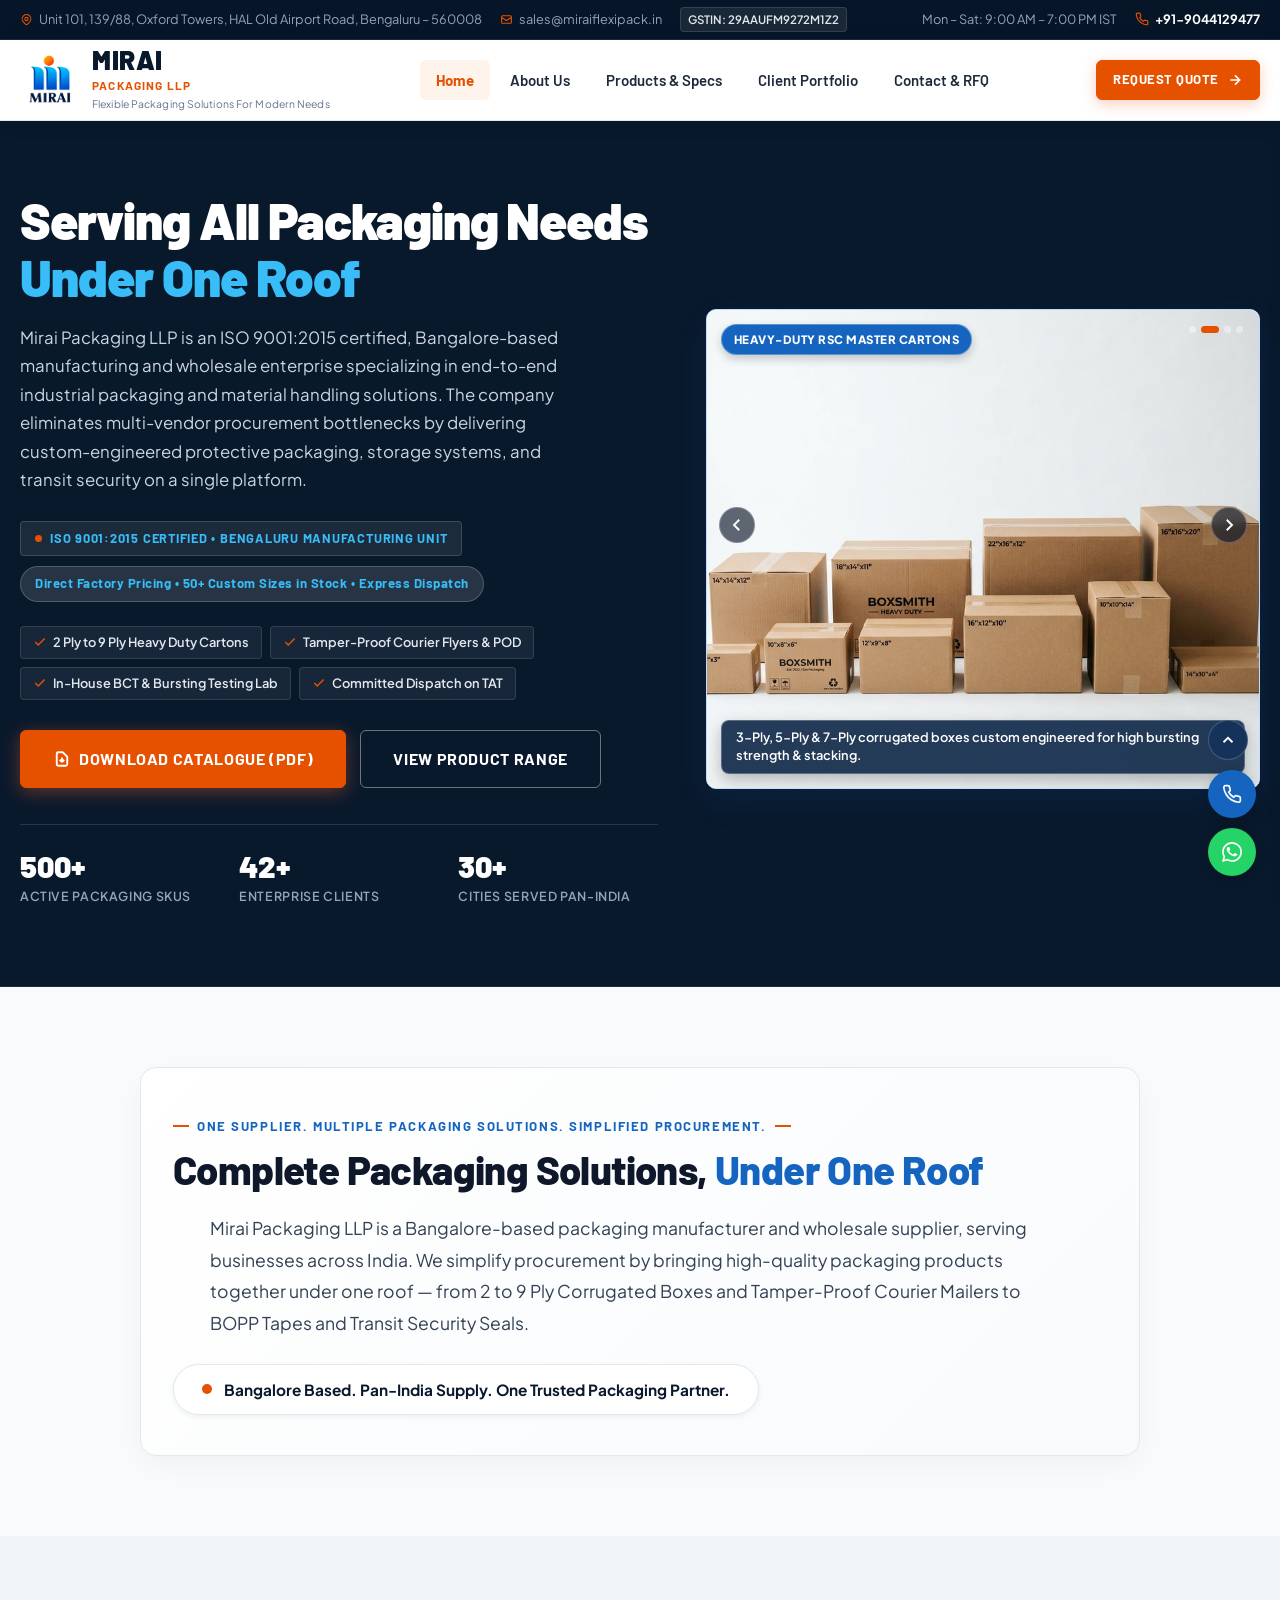
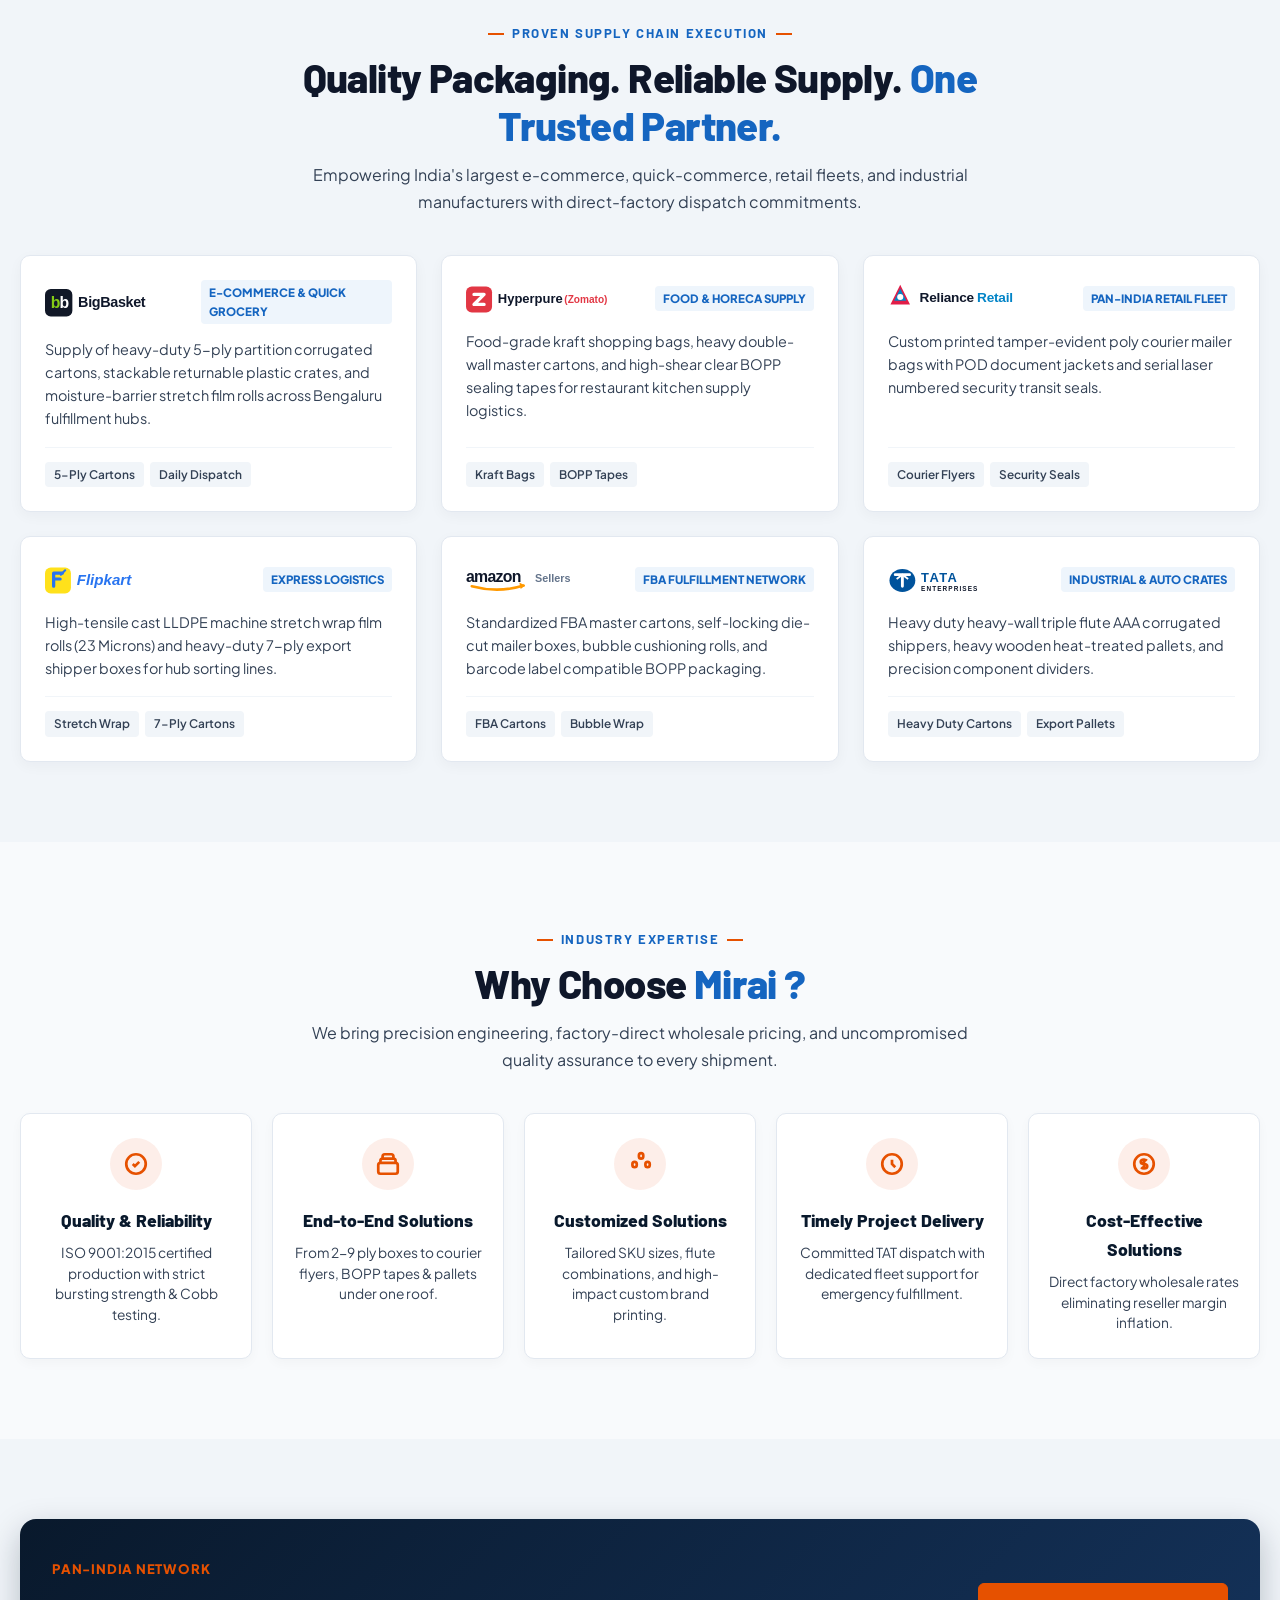
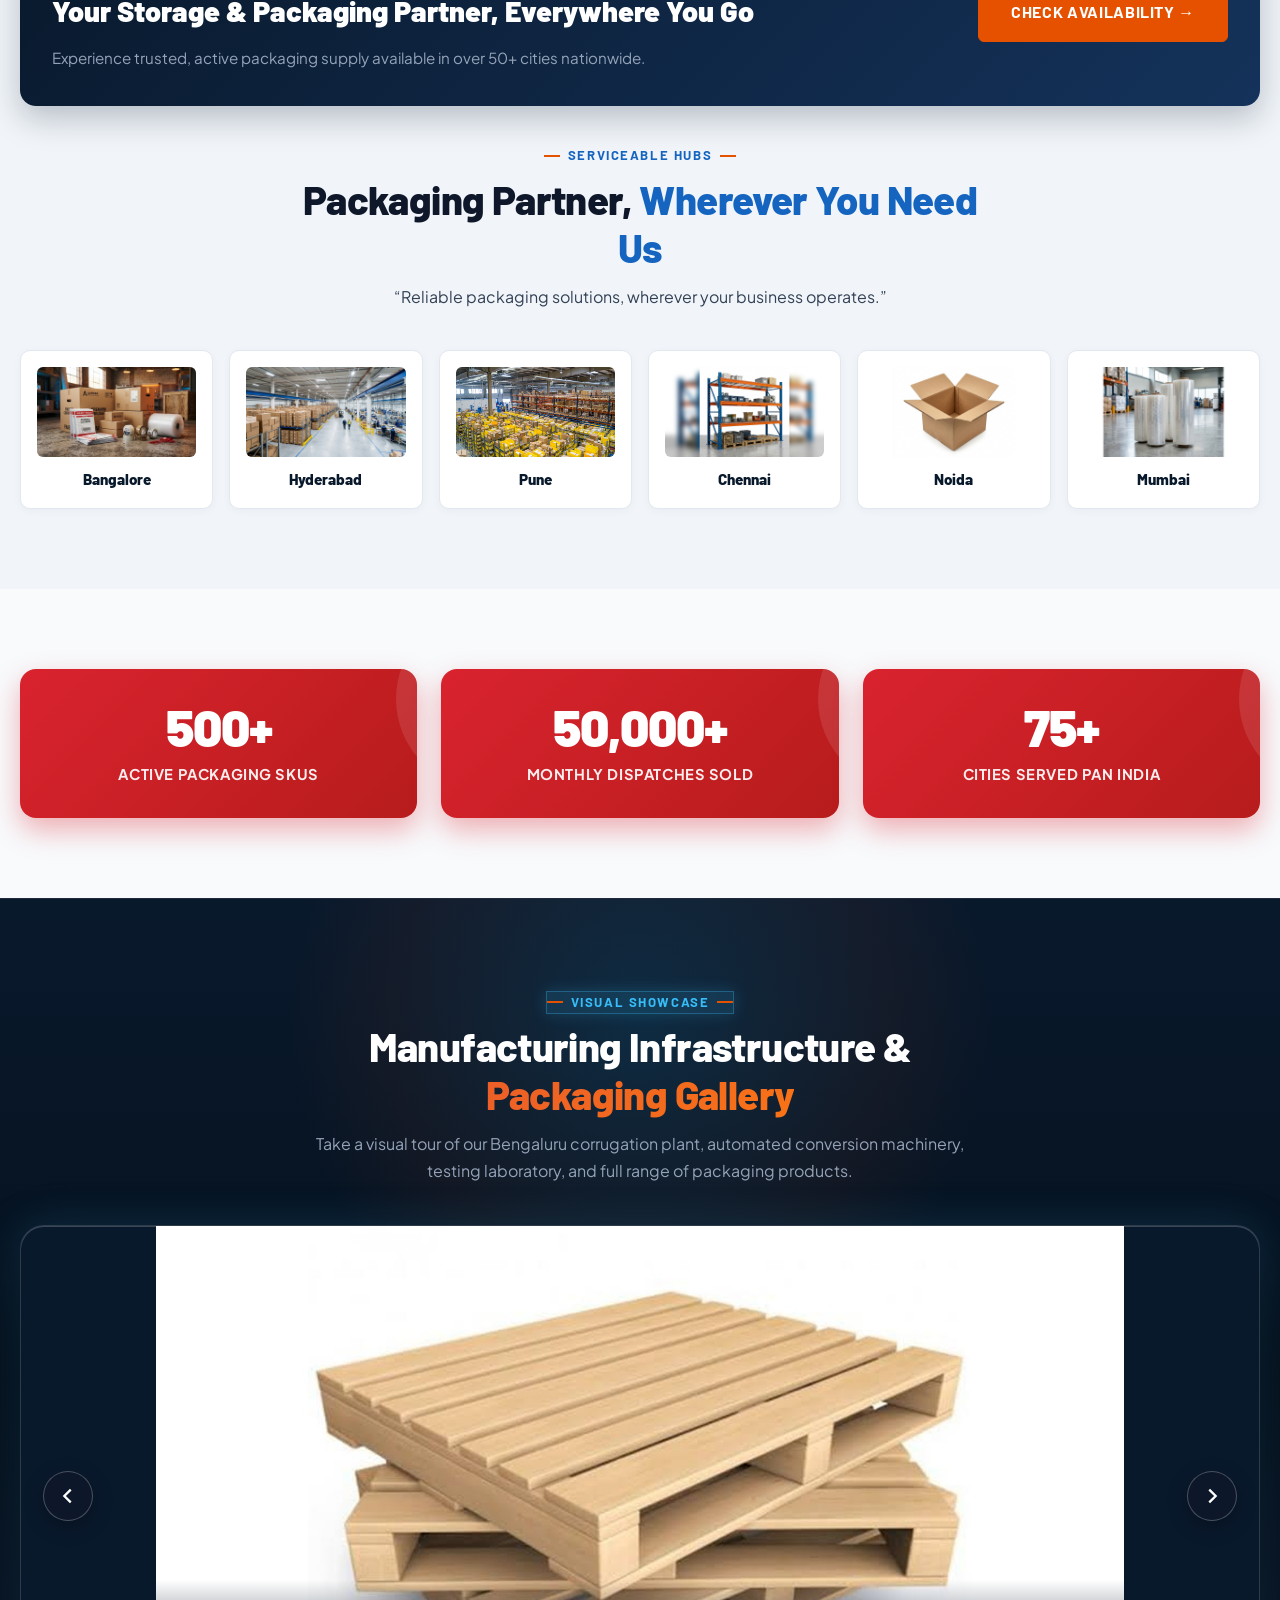
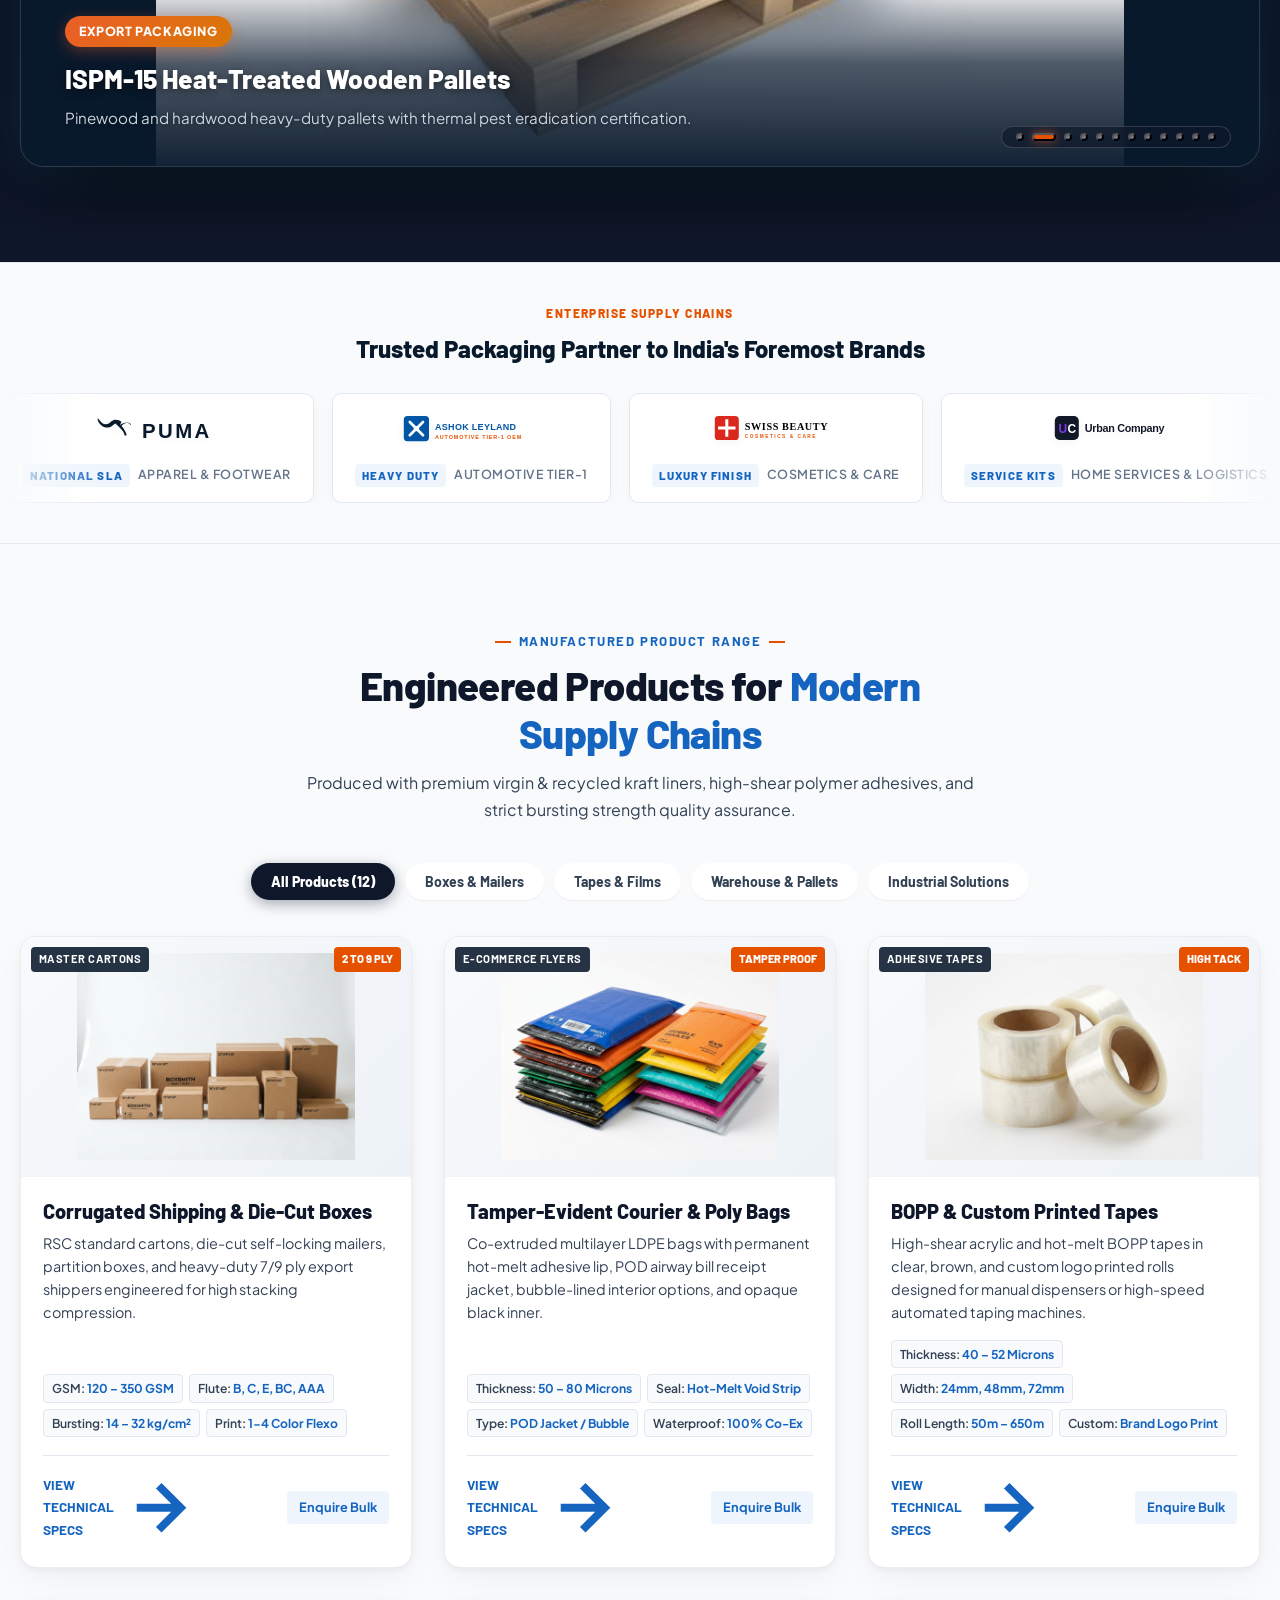
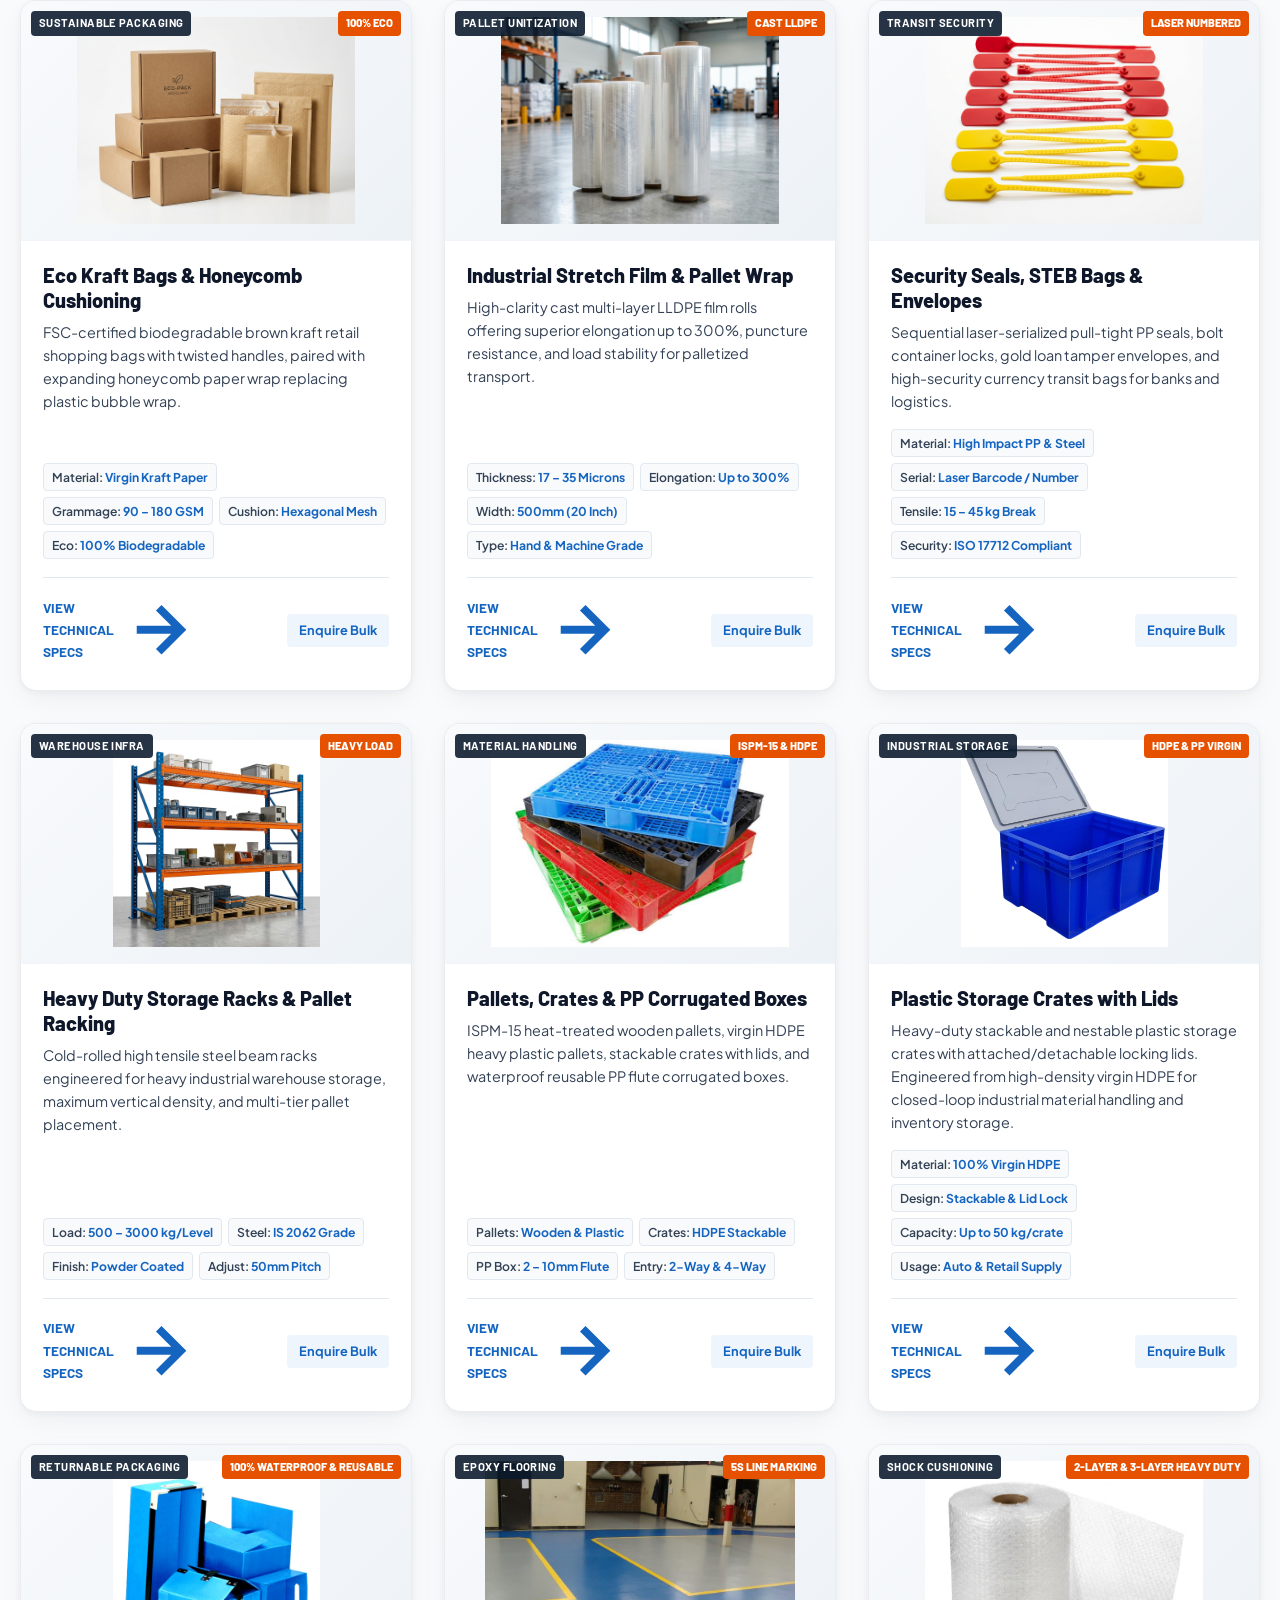
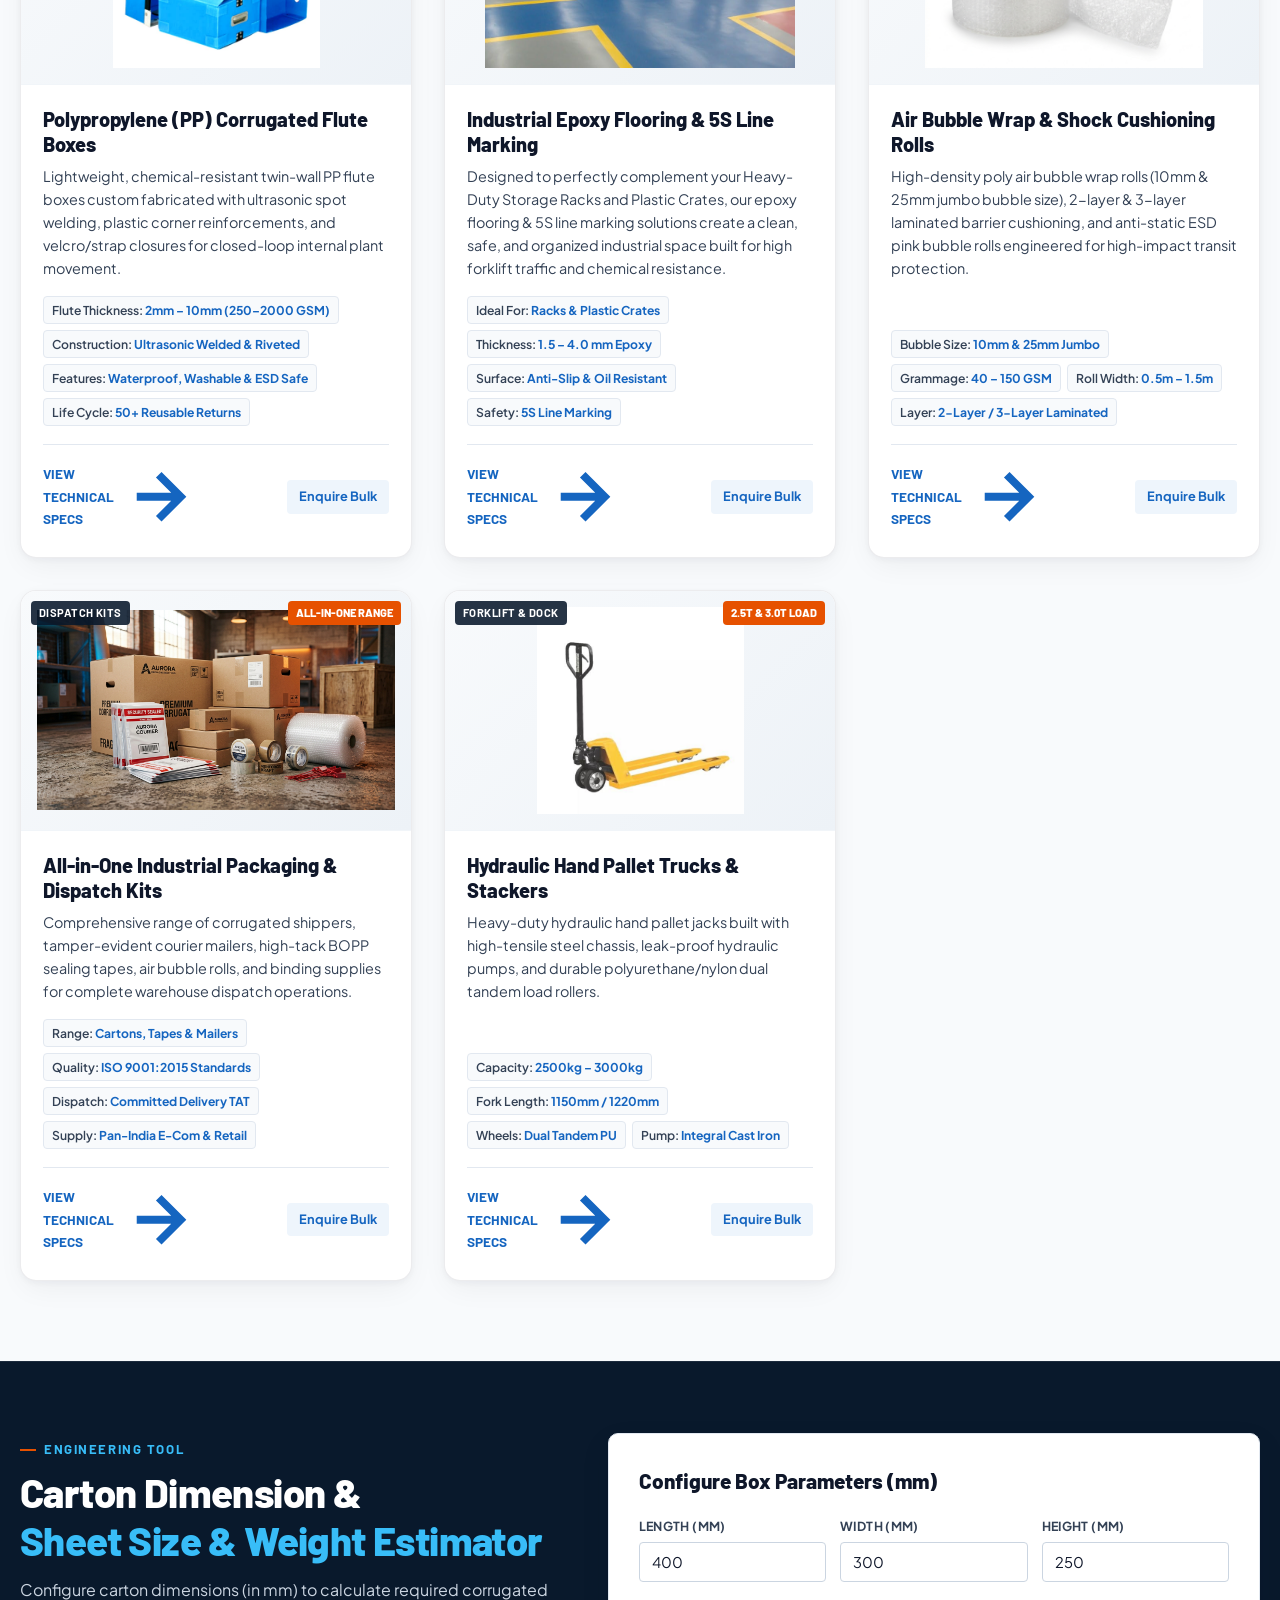
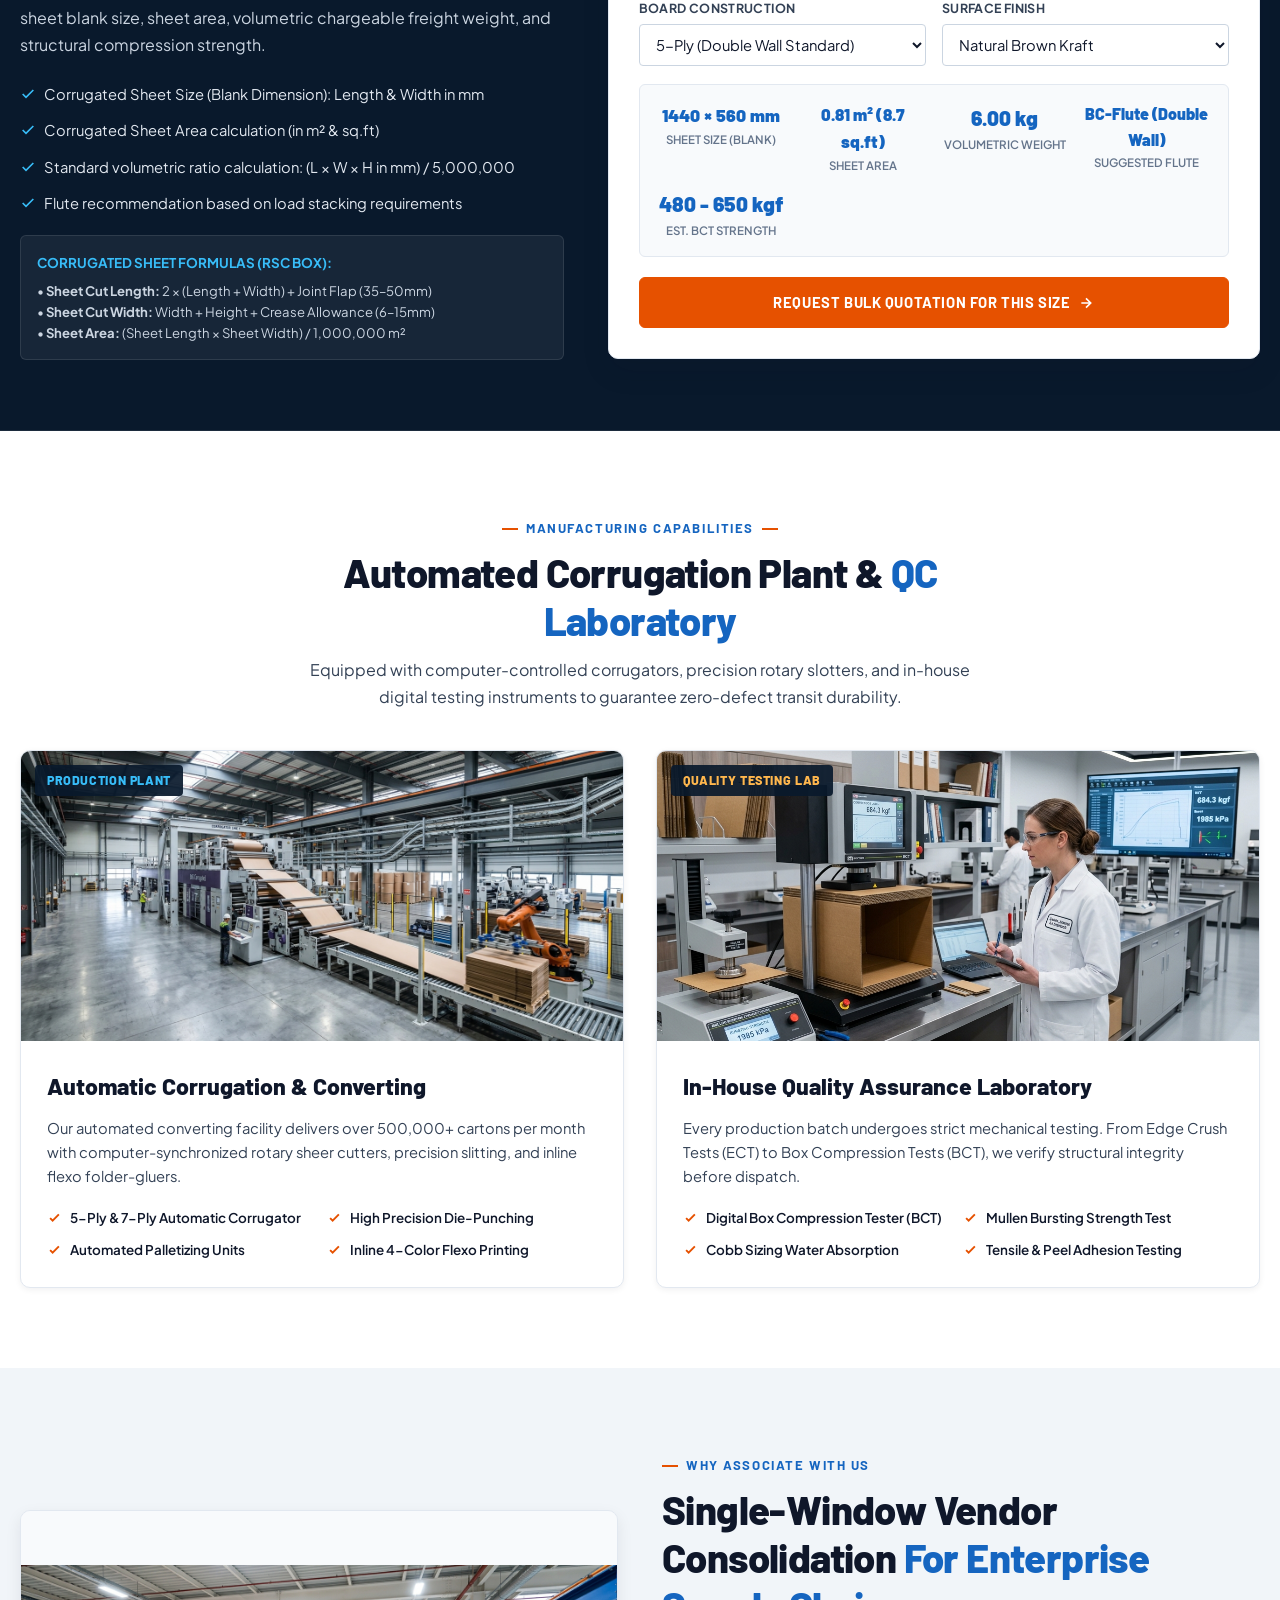
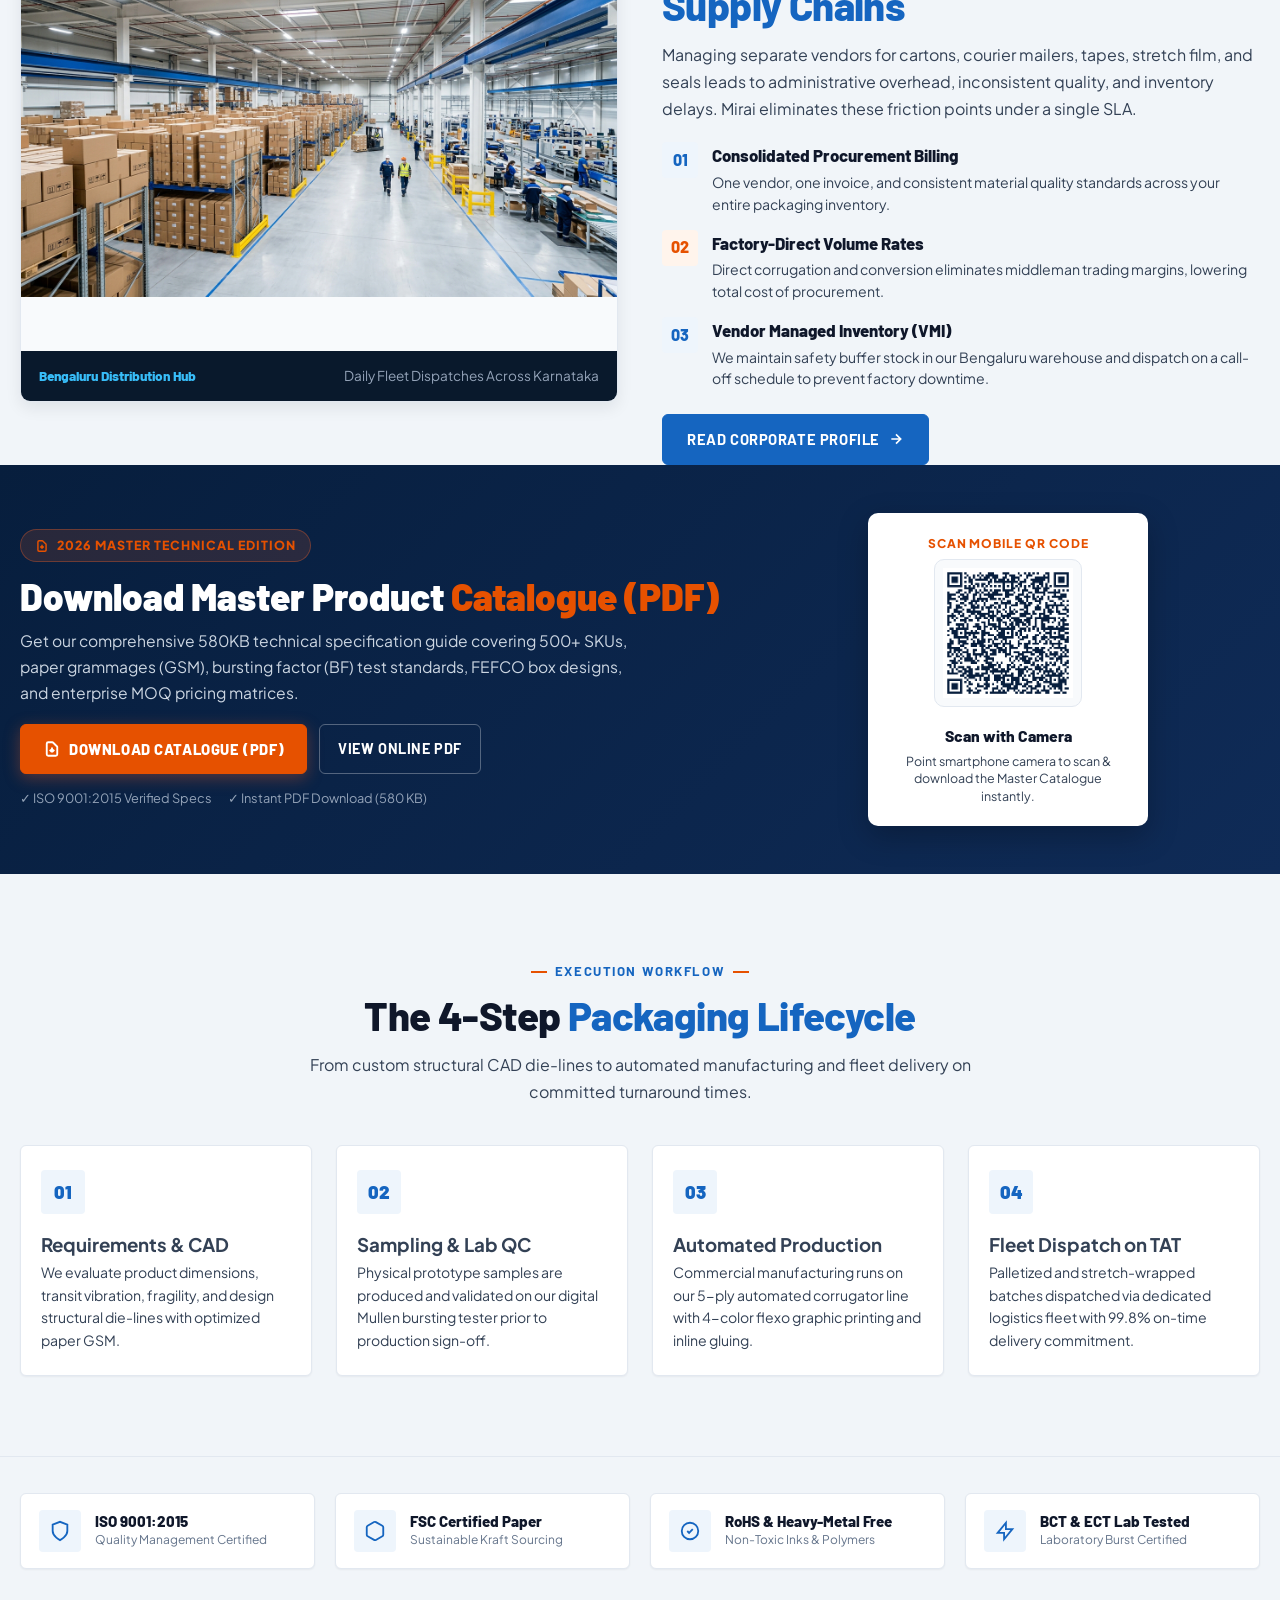
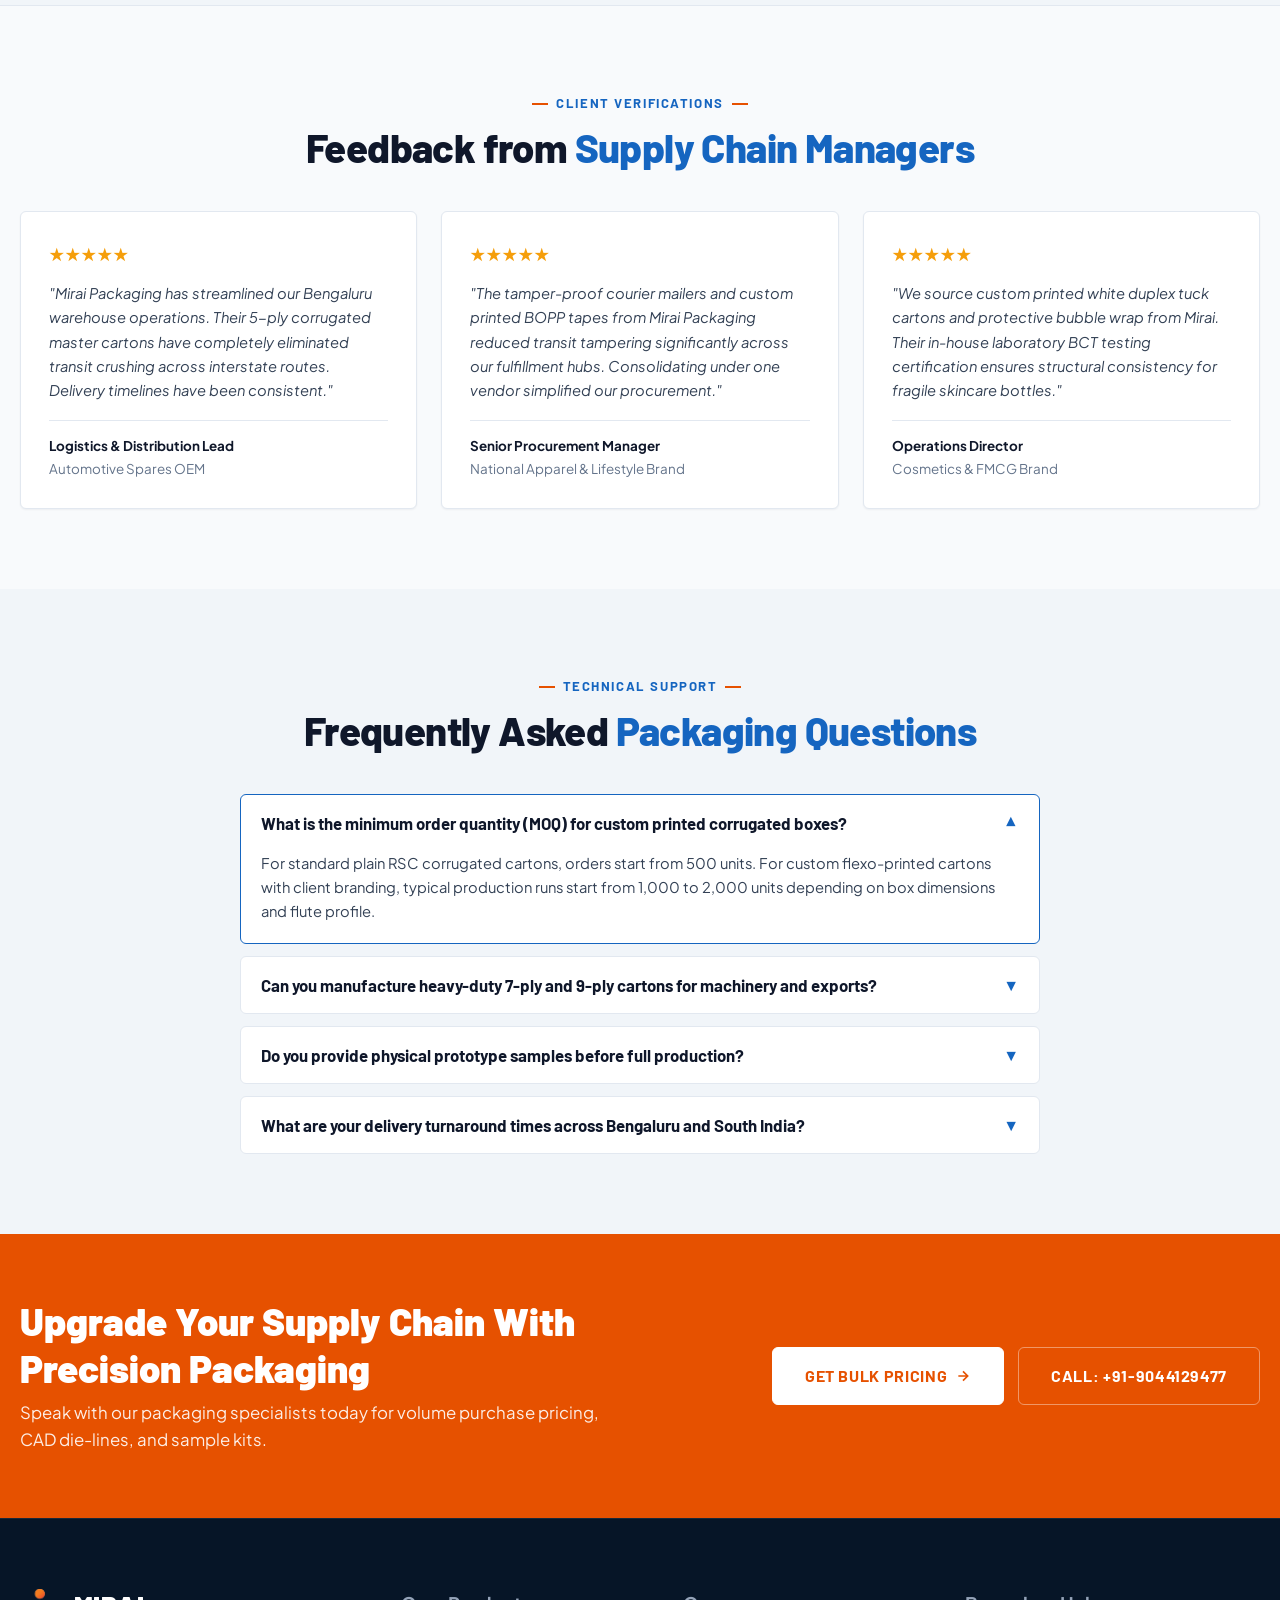
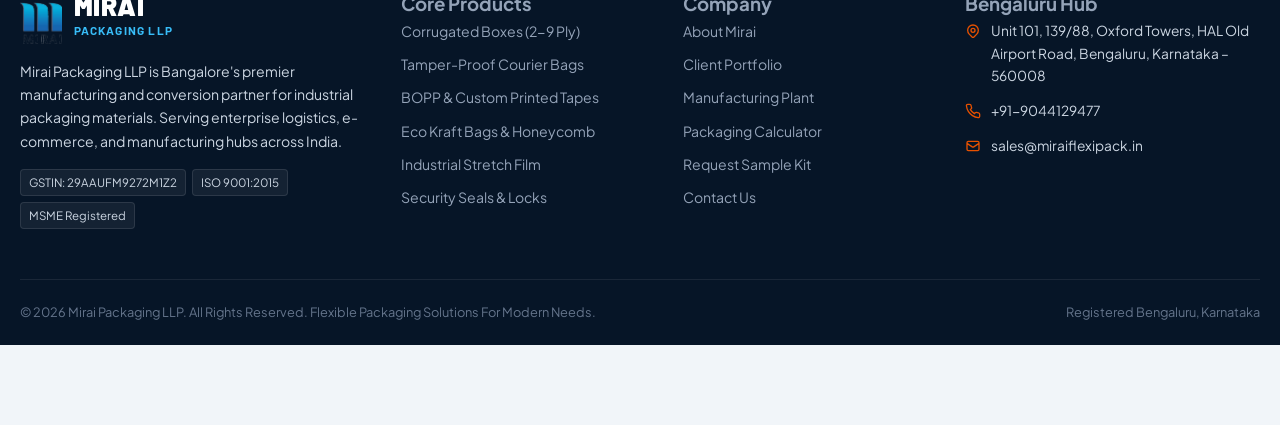
==== commit 8d5c08db: "Update enterprise cards with official authentic vector SVG brand logos" ====
--- a/index.html
+++ b/index.html
@@ -296,7 +296,7 @@
         <!-- BigBasket -->
         <div class="enterprise-card">
           <div class="enterprise-card-header">
-            <h3 class="enterprise-brand-title">BigBasket</h3>
+            <img src="images/logo_bigbasket.svg" alt="BigBasket" class="enterprise-logo-img" />
             <span class="enterprise-brand-sector">E-Commerce &amp; Quick Grocery</span>
           </div>
           <p class="enterprise-card-desc">
@@ -311,7 +311,7 @@
         <!-- Hyperpure (Zomato) -->
         <div class="enterprise-card">
           <div class="enterprise-card-header">
-            <h3 class="enterprise-brand-title">Hyperpure (Zomato)</h3>
+            <img src="images/logo_zomato.svg" alt="Hyperpure (Zomato)" class="enterprise-logo-img" />
             <span class="enterprise-brand-sector">Food &amp; HoReCa Supply</span>
           </div>
           <p class="enterprise-card-desc">
@@ -326,7 +326,7 @@
         <!-- Reliance Retail -->
         <div class="enterprise-card">
           <div class="enterprise-card-header">
-            <h3 class="enterprise-brand-title">Reliance Retail</h3>
+            <img src="images/logo_reliance_retail.svg" alt="Reliance Retail" class="enterprise-logo-img" />
             <span class="enterprise-brand-sector">Pan-India Retail Fleet</span>
           </div>
           <p class="enterprise-card-desc">
@@ -341,7 +341,7 @@
         <!-- Flipkart -->
         <div class="enterprise-card">
           <div class="enterprise-card-header">
-            <h3 class="enterprise-brand-title">Flipkart</h3>
+            <img src="images/logo_flipkart.svg" alt="Flipkart" class="enterprise-logo-img" />
             <span class="enterprise-brand-sector">Express Logistics</span>
           </div>
           <p class="enterprise-card-desc">
@@ -356,7 +356,7 @@
         <!-- Amazon Sellers -->
         <div class="enterprise-card">
           <div class="enterprise-card-header">
-            <h3 class="enterprise-brand-title">Amazon Sellers</h3>
+            <img src="images/logo_amazon.svg" alt="Amazon Sellers" class="enterprise-logo-img" />
             <span class="enterprise-brand-sector">FBA Fulfillment Network</span>
           </div>
           <p class="enterprise-card-desc">
@@ -371,7 +371,7 @@
         <!-- Tata Enterprises -->
         <div class="enterprise-card">
           <div class="enterprise-card-header">
-            <h3 class="enterprise-brand-title">Tata Enterprises</h3>
+            <img src="images/logo_tata.svg" alt="Tata Enterprises" class="enterprise-logo-img" />
             <span class="enterprise-brand-sector">Industrial &amp; Auto Crates</span>
           </div>
           <p class="enterprise-card-desc">
--- a/style.css
+++ b/style.css
@@ -3771,6 +3771,13 @@
   color: var(--navy-dark);
 }
 
+.enterprise-logo-img {
+  height: 36px;
+  max-width: 170px;
+  object-fit: contain;
+  display: block;
+}
+
 .enterprise-brand-sector {
   font-size: 0.72rem;
   font-weight: 800;
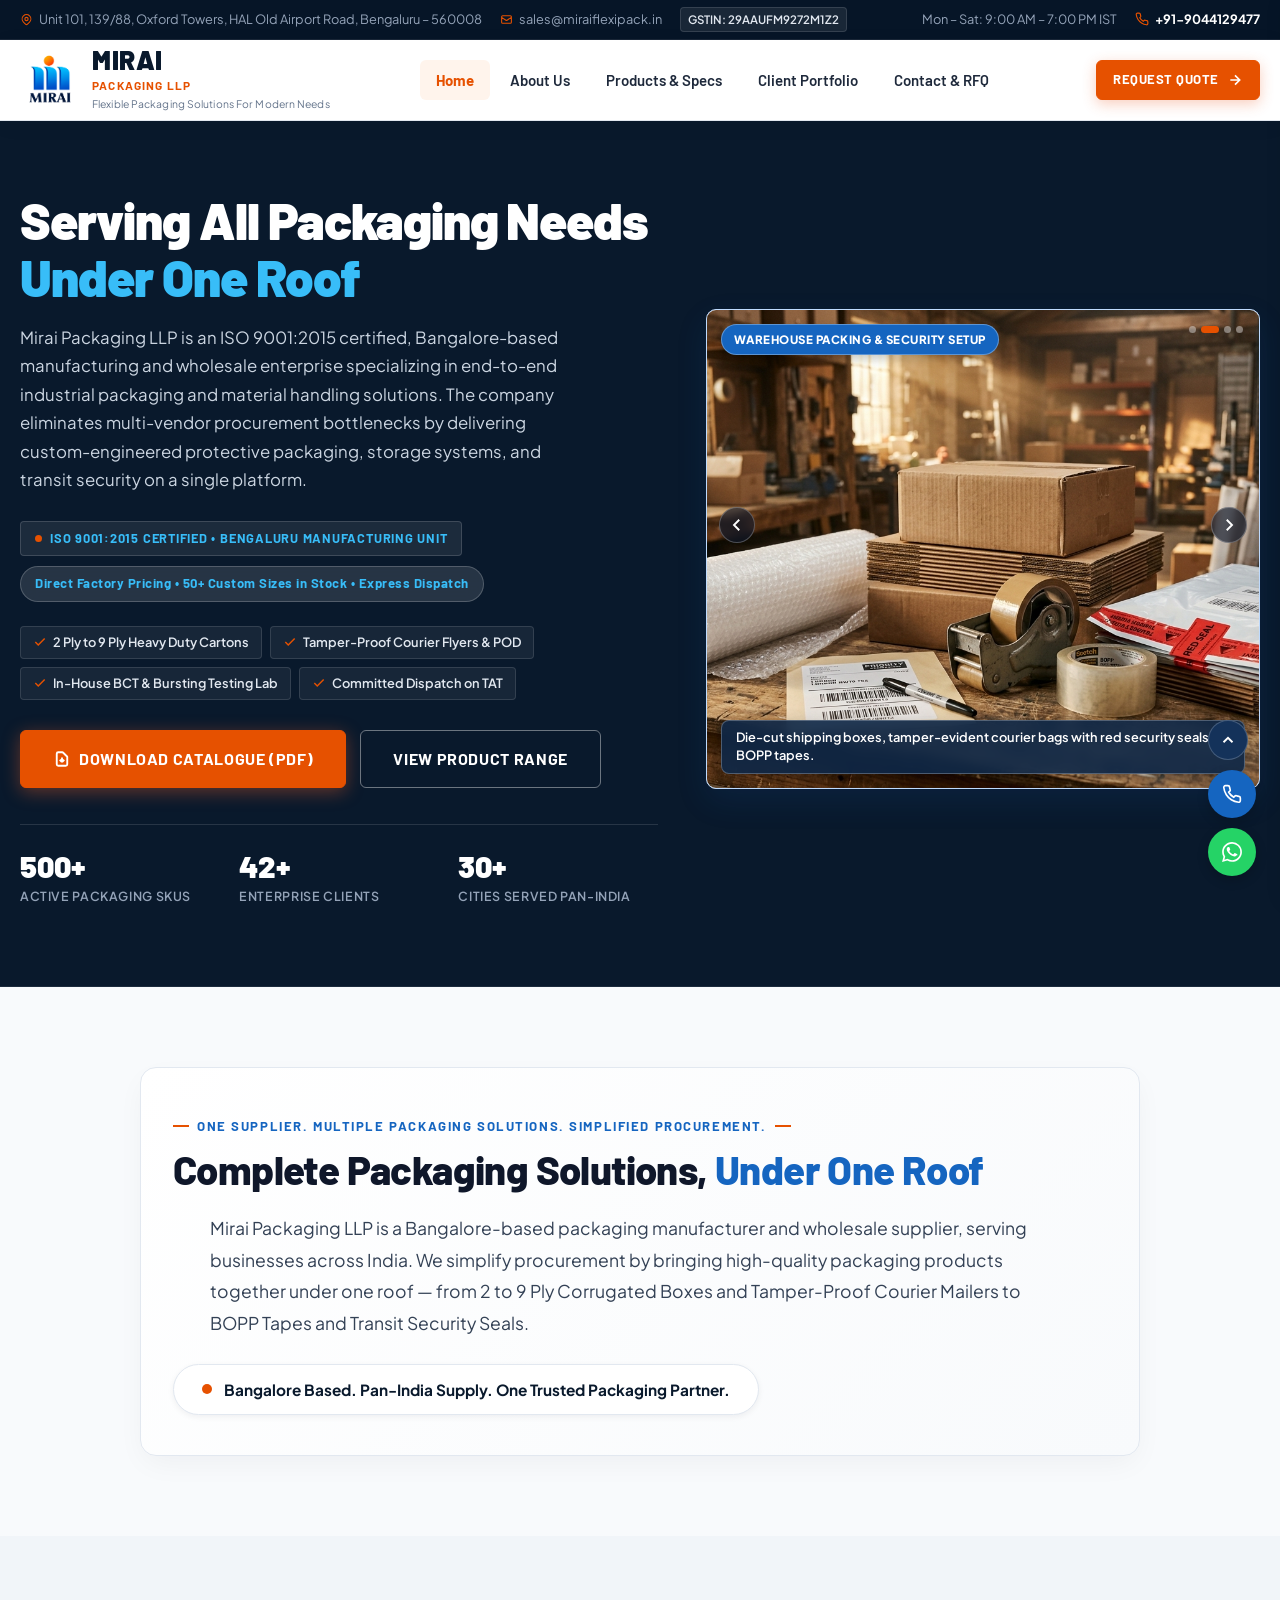
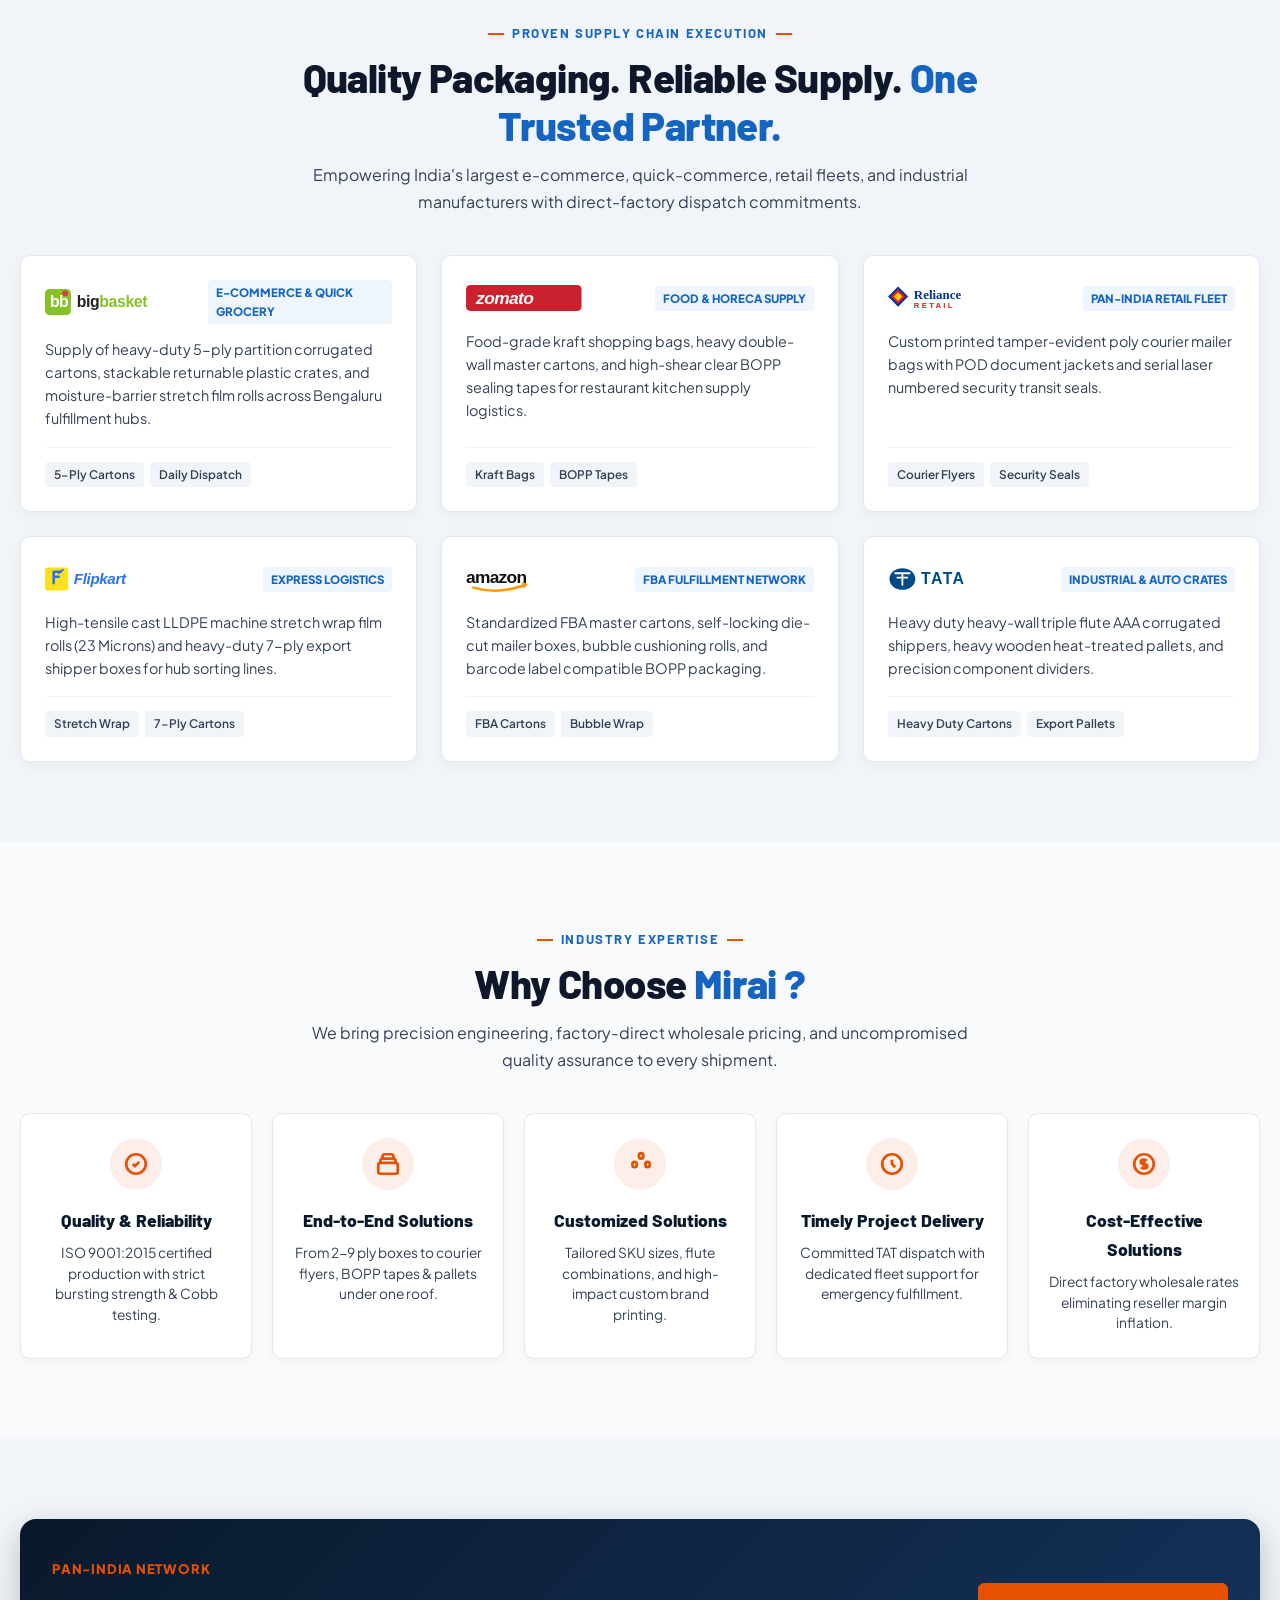
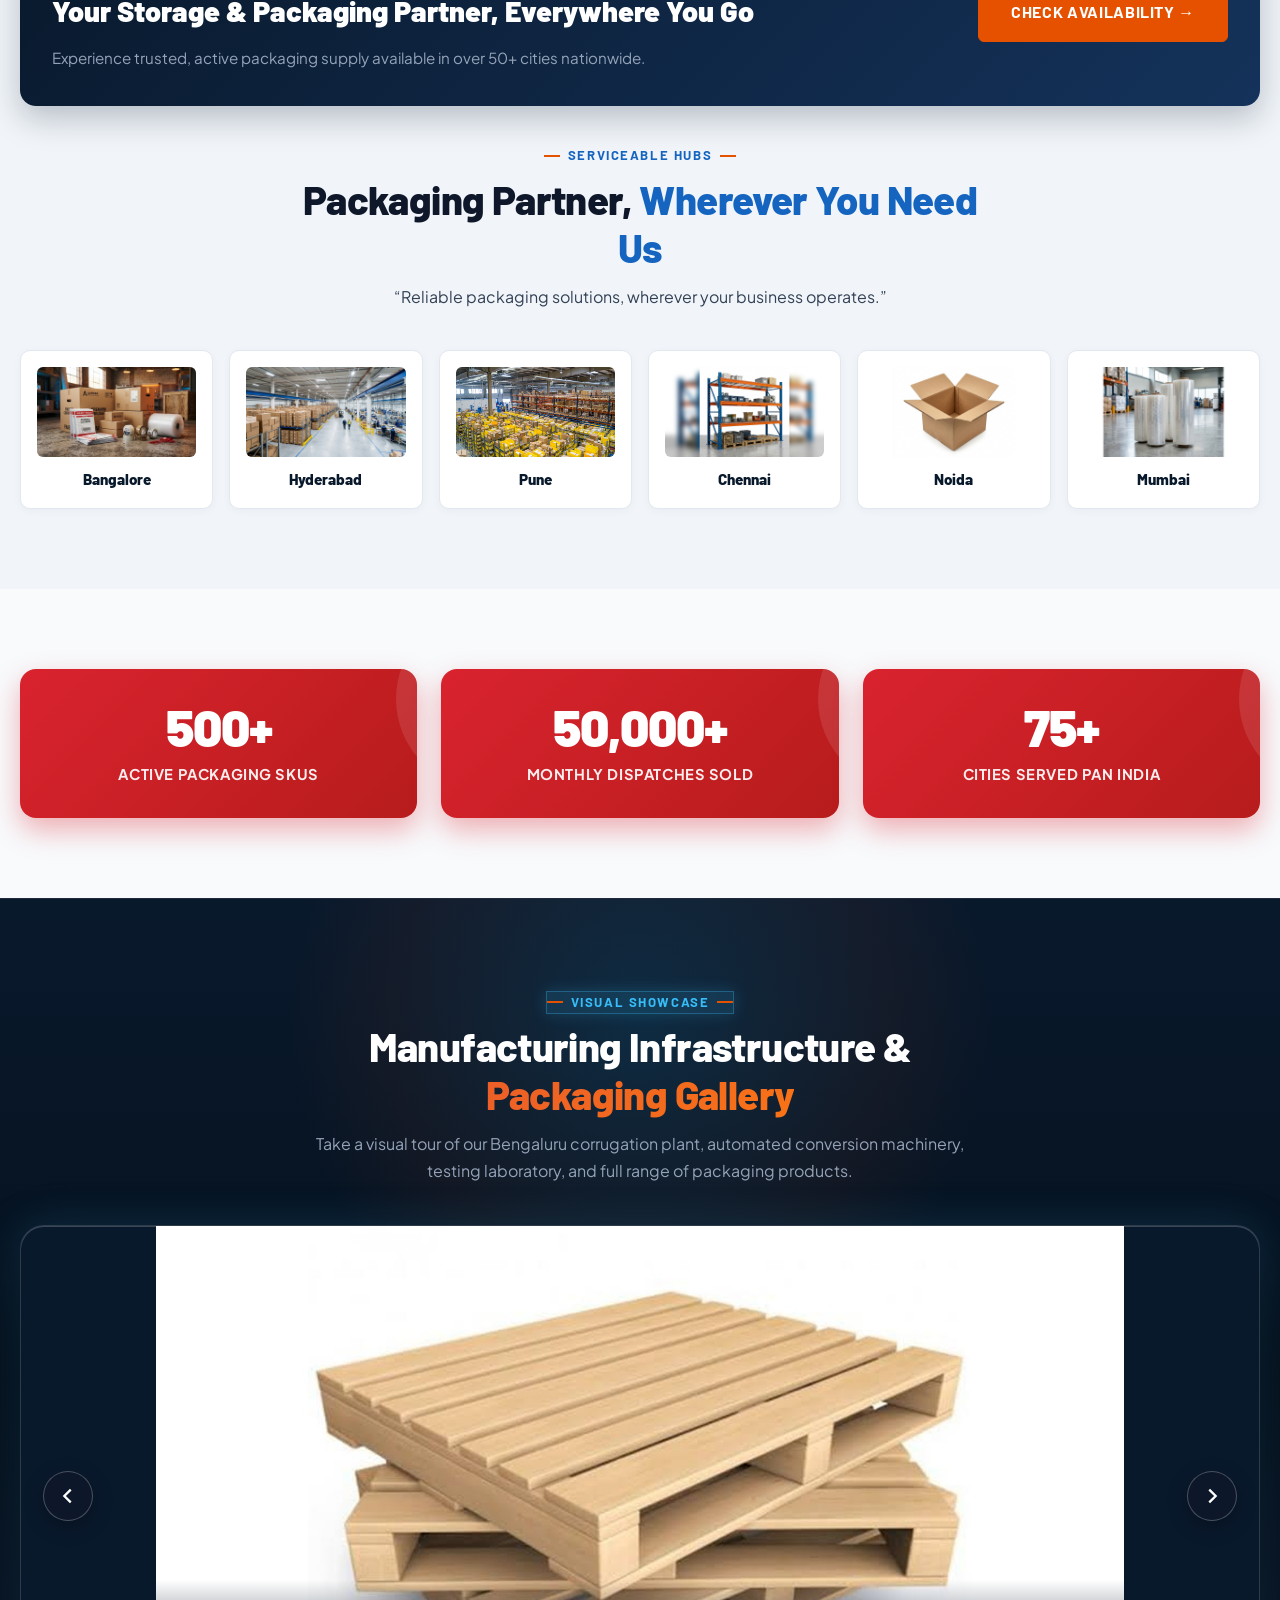
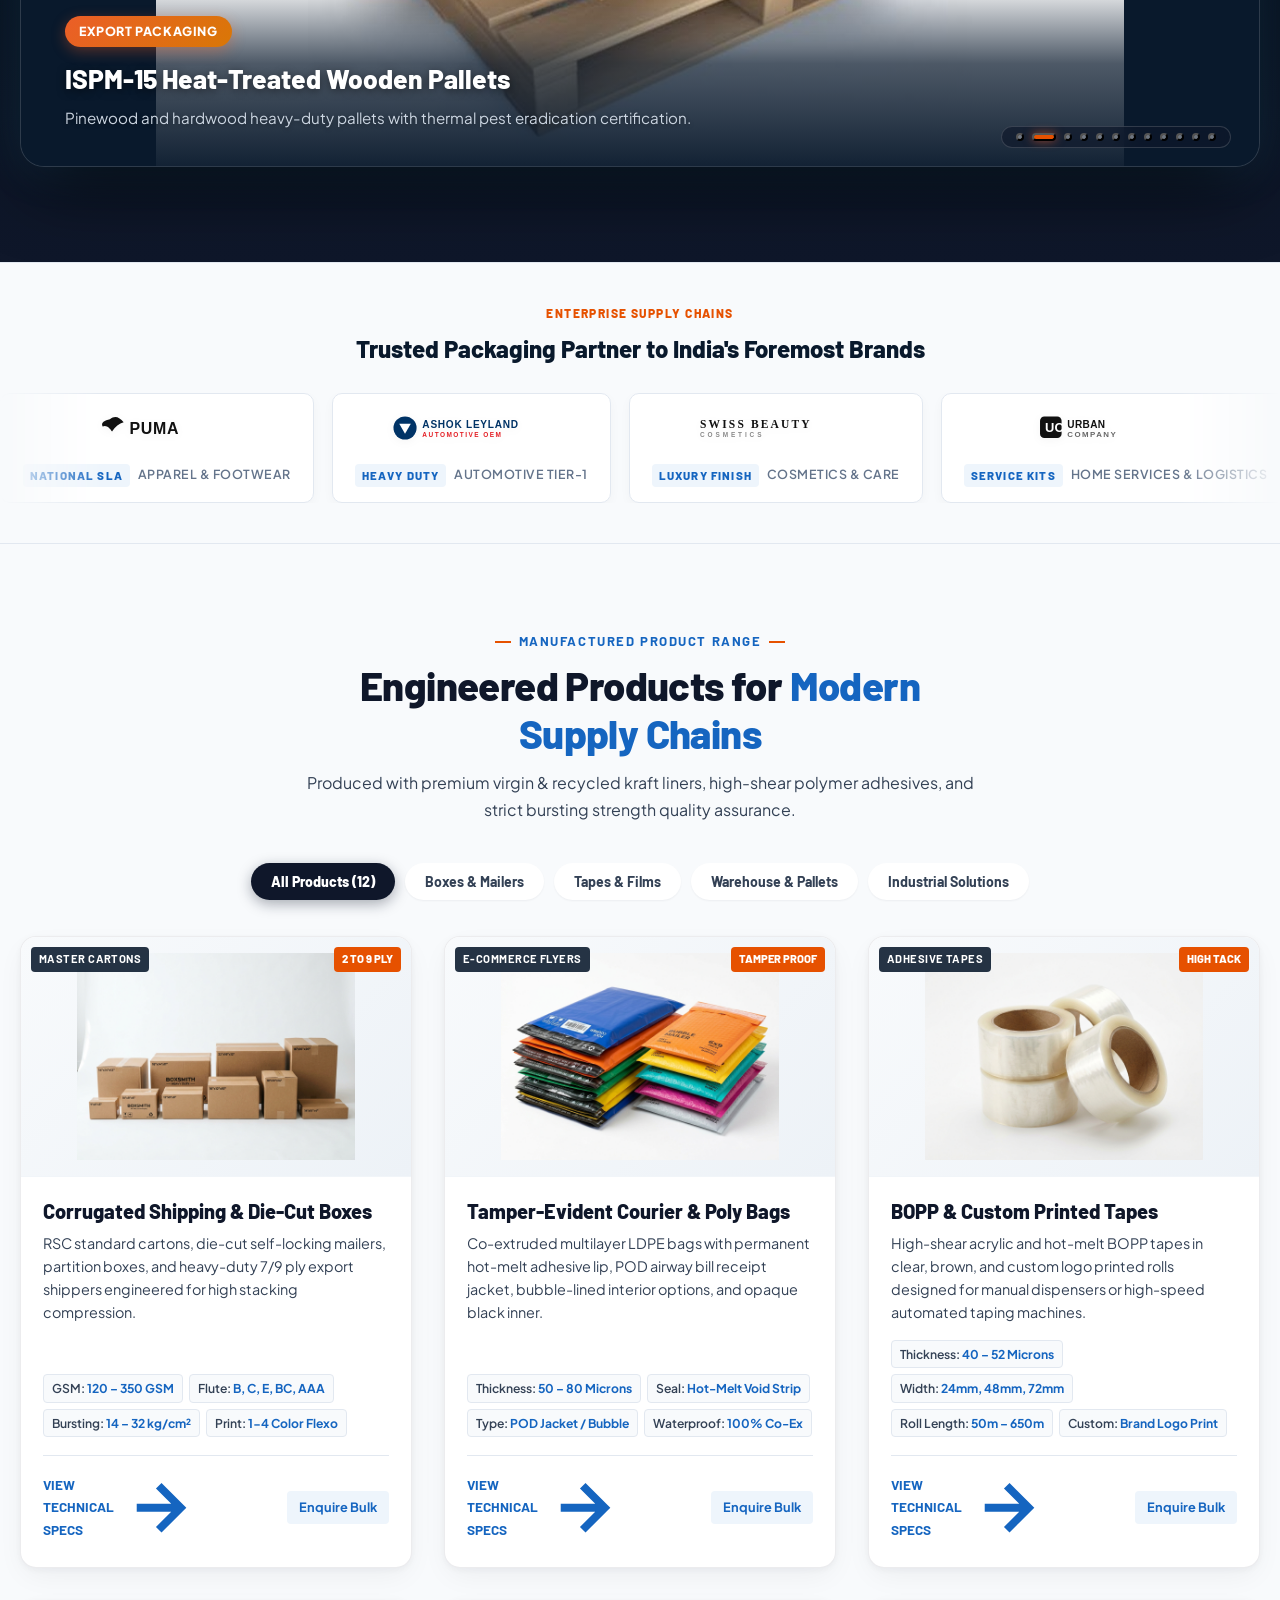
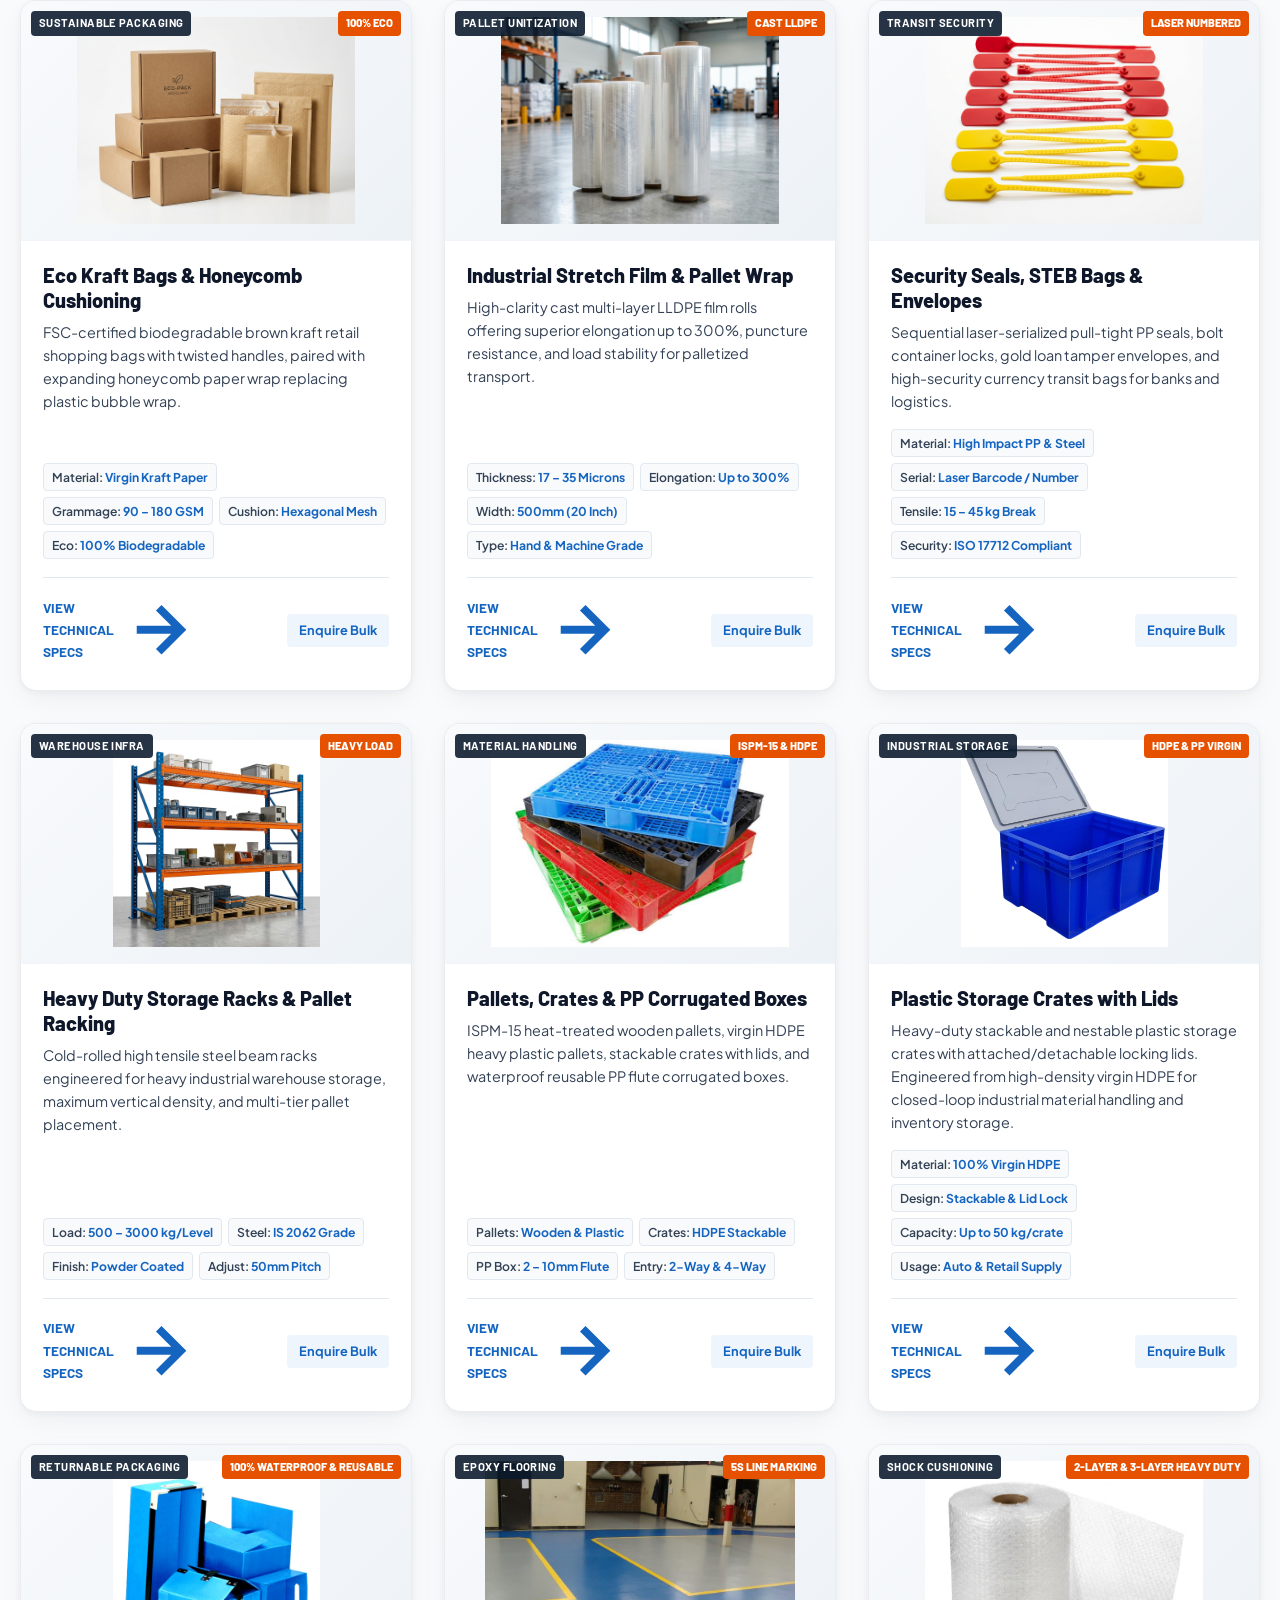
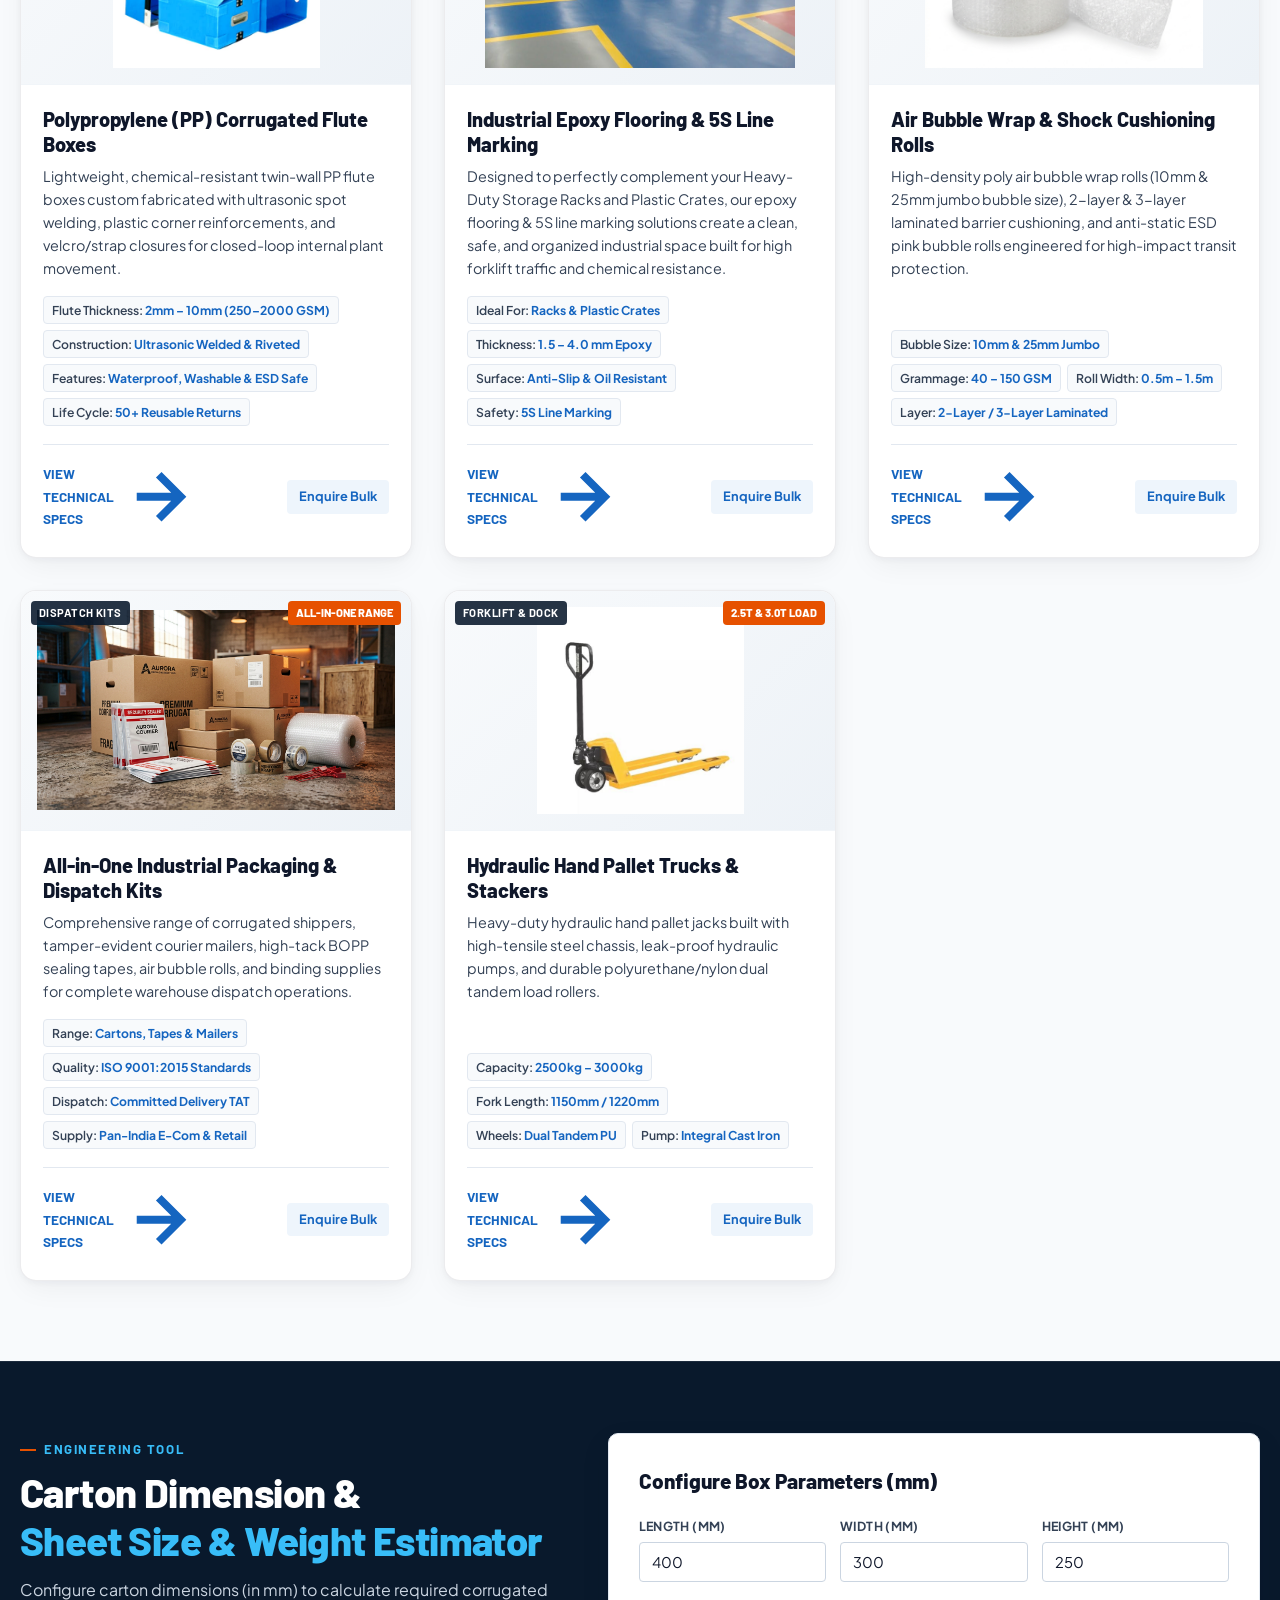
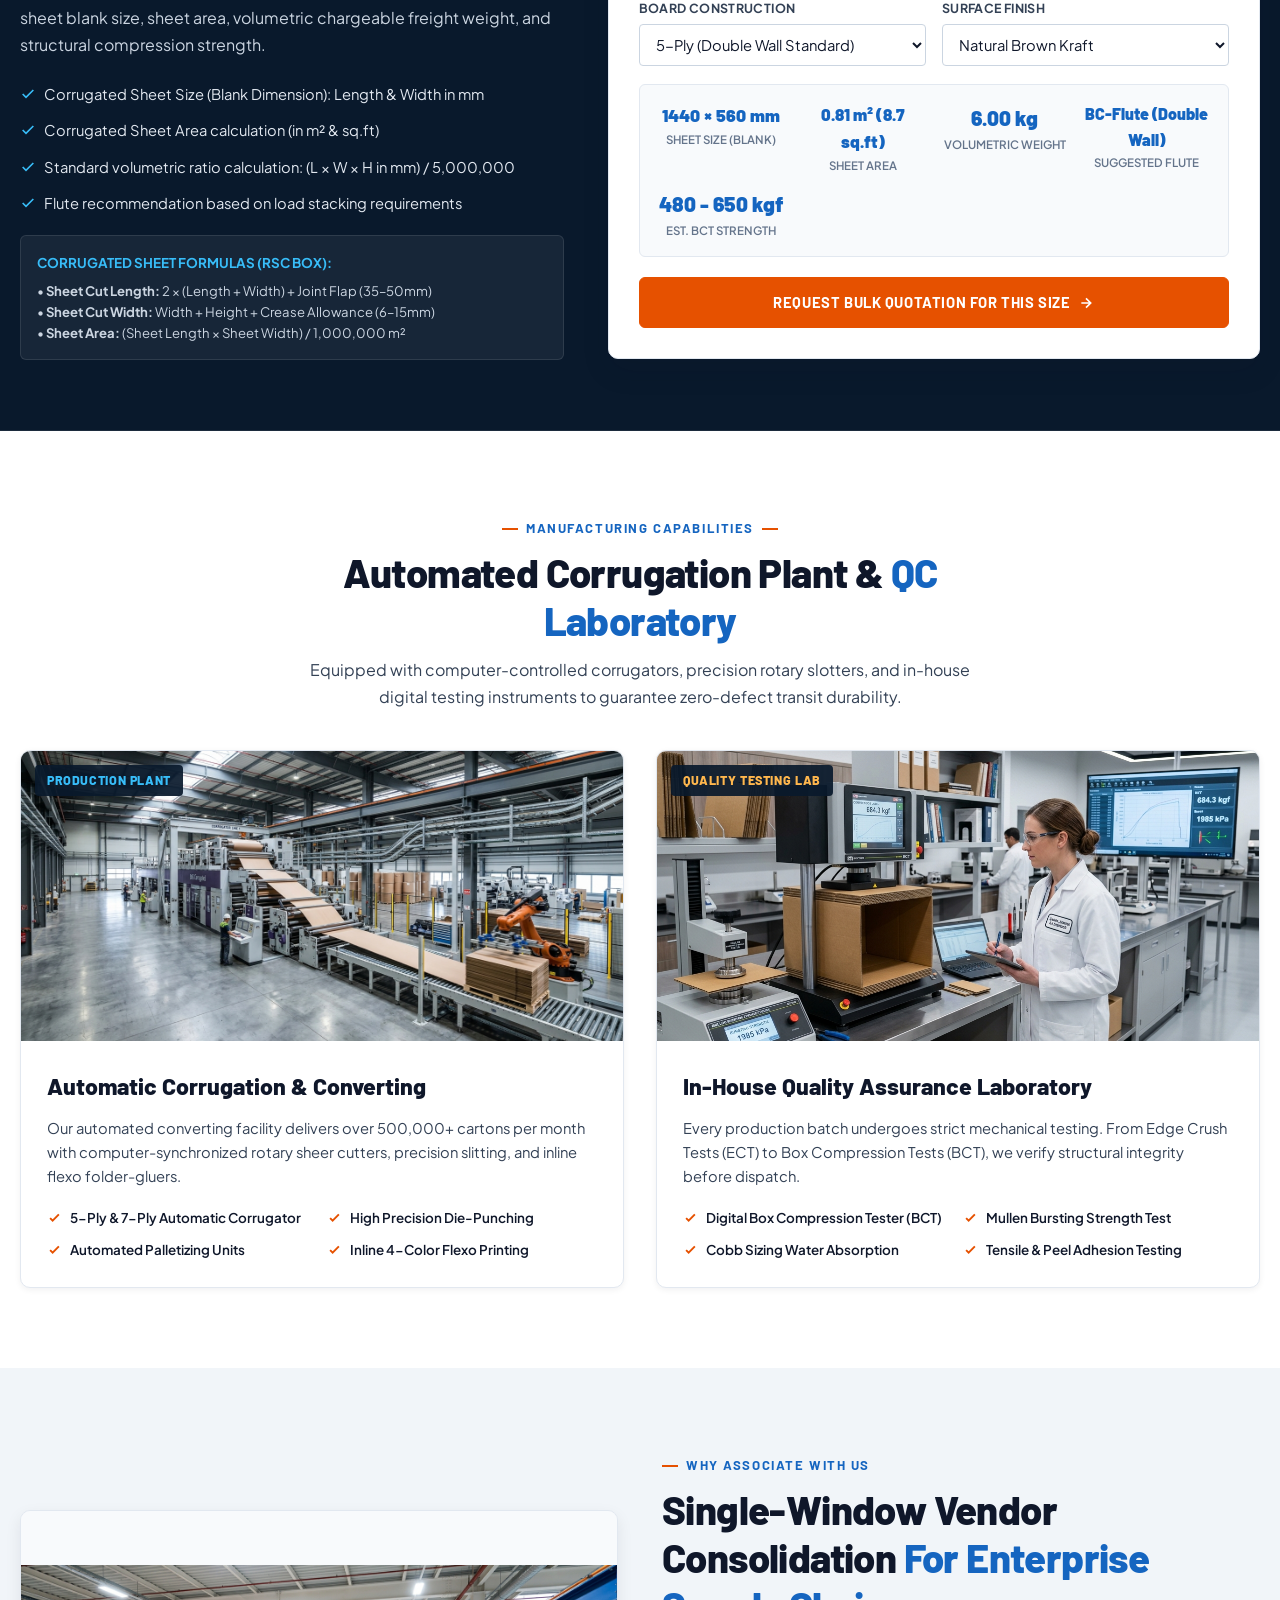
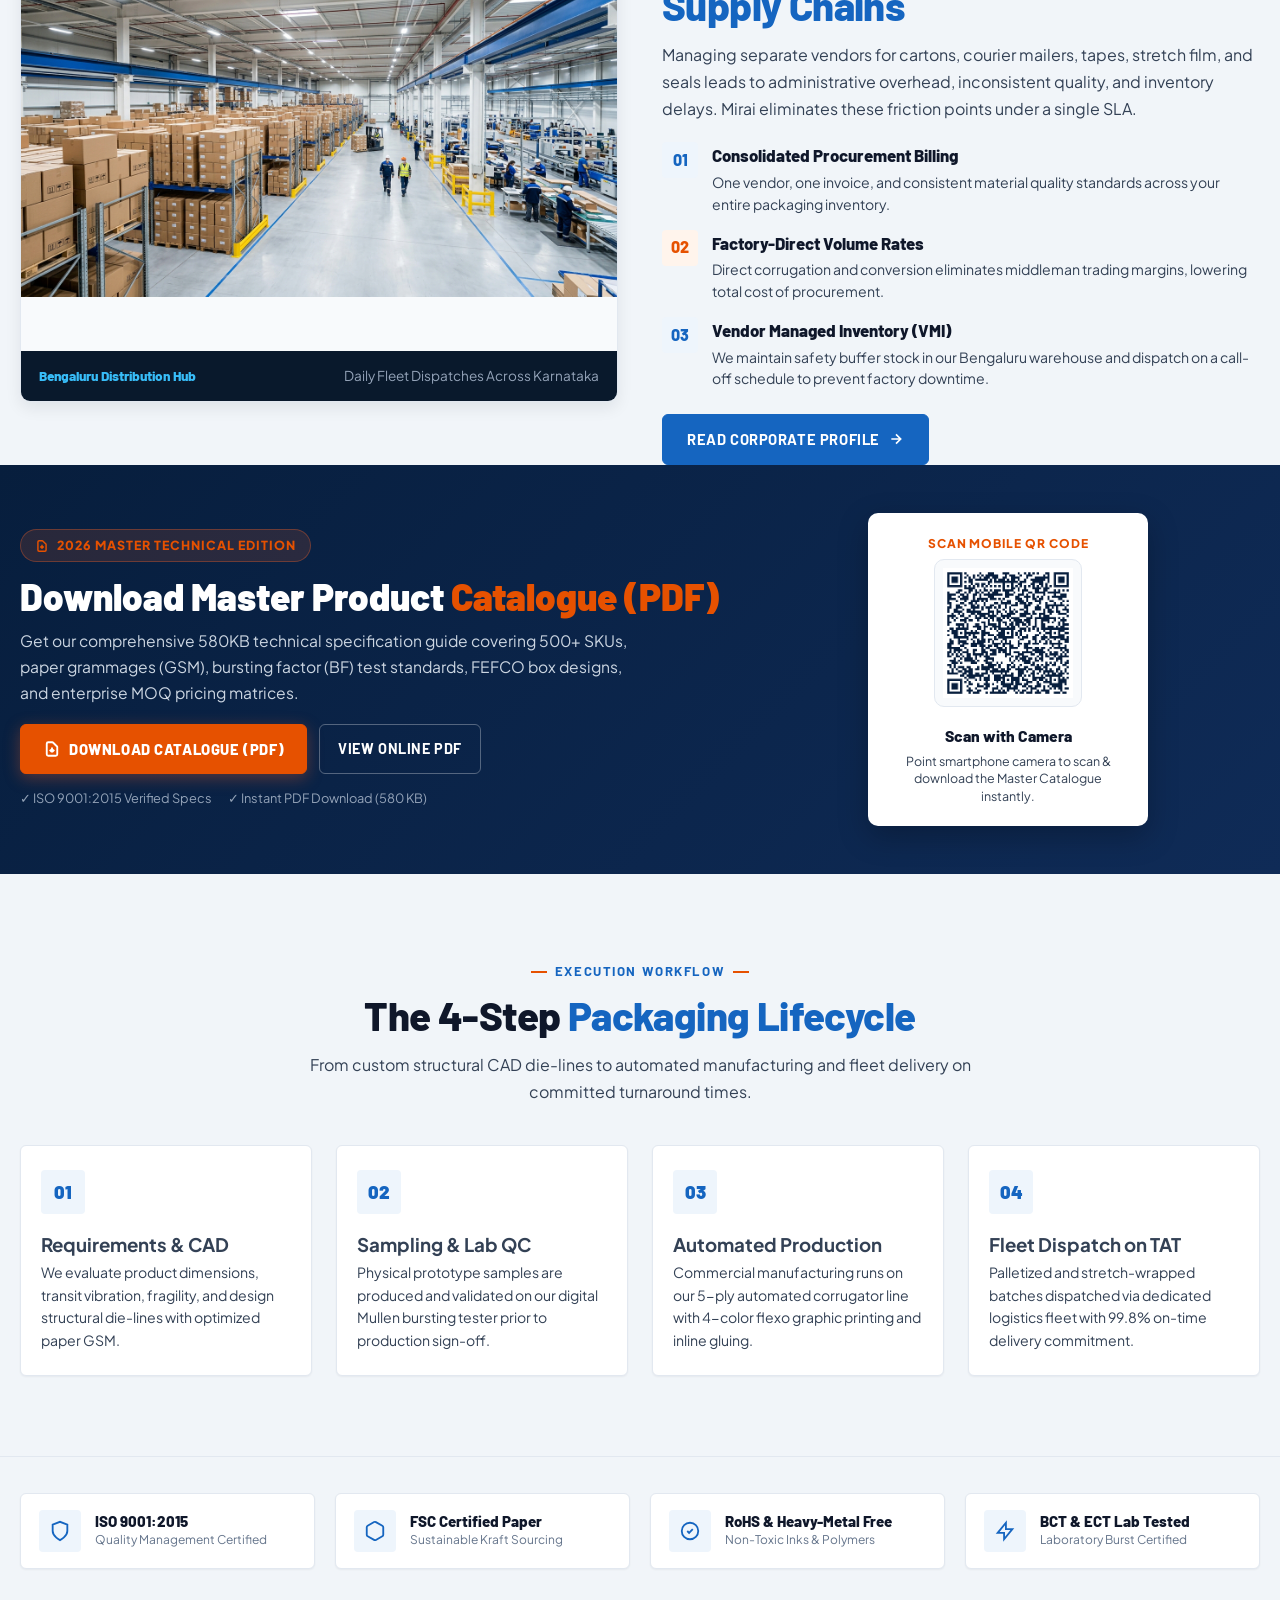
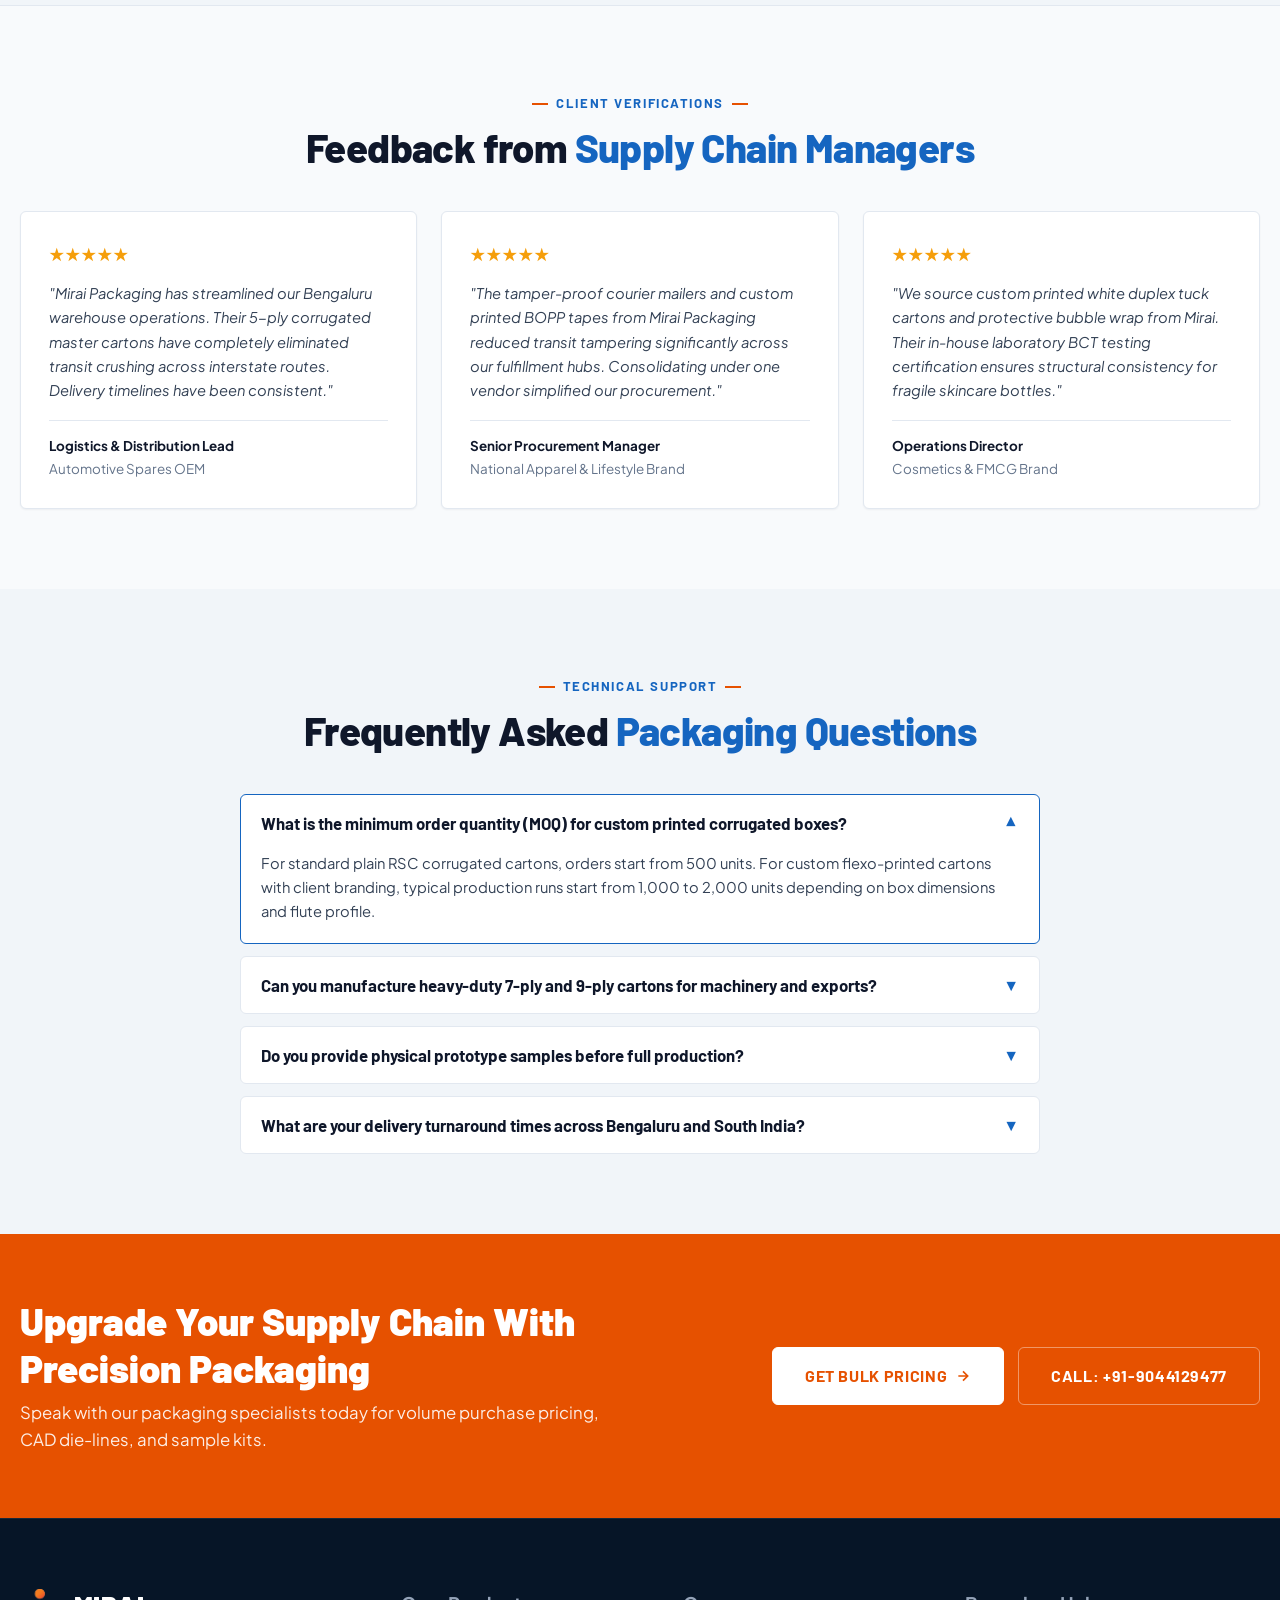
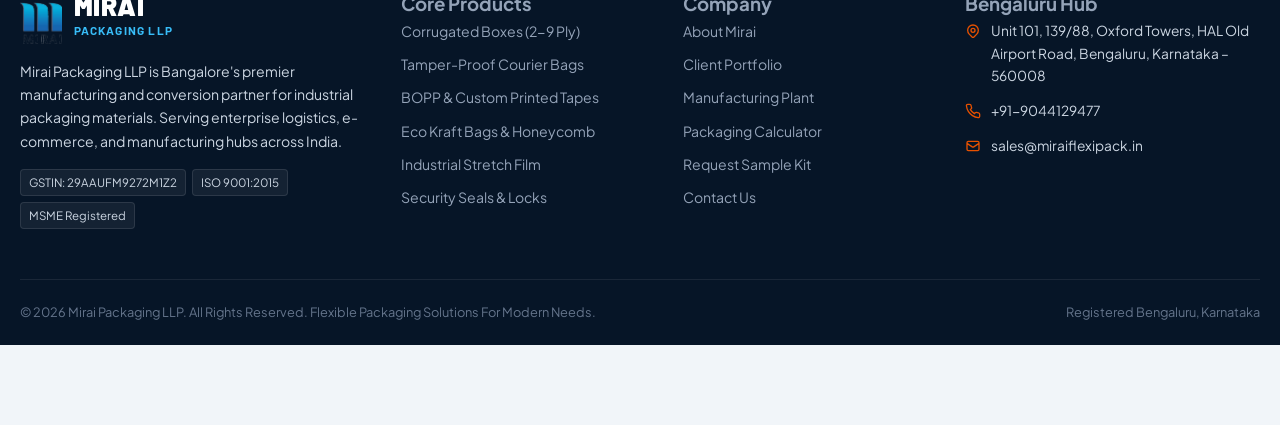
==== commit 105b04e1: "Update top hero slider with 4 industrial packaging setup composite images matching sample photo" ====
--- a/index.html
+++ b/index.html
@@ -207,27 +207,27 @@
             <div class="hero-slider-track" id="heroSliderTrack">
 
               <div class="hero-slide active">
-                <img src="images/hero_composite_wide.jpg" alt="All-in-One Industrial Packaging &amp; Dispatch Kits" />
+                <img src="images/hero_setup_slide1.jpg" alt="Complete Industrial Packaging Supplies Setup" />
                 <div class="hero-slide-badge">All-in-One Packaging &amp; Dispatch Kits</div>
                 <div class="hero-slide-desc">Complete 2-ply to 9-ply corrugated cartons, tamper-proof courier mailers, BOPP tapes &amp; stretch wrap.</div>
               </div>
 
               <div class="hero-slide">
-                <img src="images/ai_corrugated_boxes_wide.jpg" alt="Heavy Duty Corrugated Master Cartons" />
-                <div class="hero-slide-badge">Heavy-Duty RSC Master Cartons</div>
-                <div class="hero-slide-desc">3-Ply, 5-Ply &amp; 7-Ply corrugated boxes custom engineered for high bursting strength &amp; stacking.</div>
+                <img src="images/hero_setup_slide2.jpg" alt="Fulfillment Center Packaging Workbench Setup" />
+                <div class="hero-slide-badge">Warehouse Packing &amp; Security Setup</div>
+                <div class="hero-slide-desc">Die-cut shipping boxes, tamper-evident courier bags with red security seals &amp; BOPP tapes.</div>
               </div>
 
               <div class="hero-slide">
-                <img src="images/tape_rolls_wide.jpg" alt="Industrial BOPP Packaging Tapes &amp; Poly Mailers" />
-                <div class="hero-slide-badge">High-Tack BOPP Tapes &amp; Courier Flyers</div>
-                <div class="hero-slide-desc">Heavy-duty self-adhesive BOPP sealing tapes &amp; tamper-evident poly mailers for secure transit.</div>
+                <img src="images/hero_setup_slide3.jpg" alt="High Volume Packaging Dispatch Lineup" />
+                <div class="hero-slide-badge">Enterprise Dispatch &amp; Storage Supplies</div>
+                <div class="hero-slide-desc">Bulk 5-ply cartons, protective air bubble rolls &amp; heavy-duty pallet stretch wrap.</div>
               </div>
 
               <div class="hero-slide">
-                <img src="images/bubble_wrap_wide.jpg" alt="Protective Air Bubble Rolls &amp; Stretch Wrap" />
-                <div class="hero-slide-badge">Air Bubble Cushioning &amp; Pallet Wrap</div>
-                <div class="hero-slide-desc">Multi-layer air bubble rolls &amp; LLDPE stretch film for fragile item protection &amp; pallet stabilization.</div>
+                <img src="images/hero_setup_slide4.jpg" alt="Integrated Packaging Material Setup" />
+                <div class="hero-slide-badge">Single-Window Procurement Range</div>
+                <div class="hero-slide-desc">Factory-direct corrugated boxes, courier flyers, tapes, security seals &amp; protective cushioning.</div>
               </div>
 
             </div>
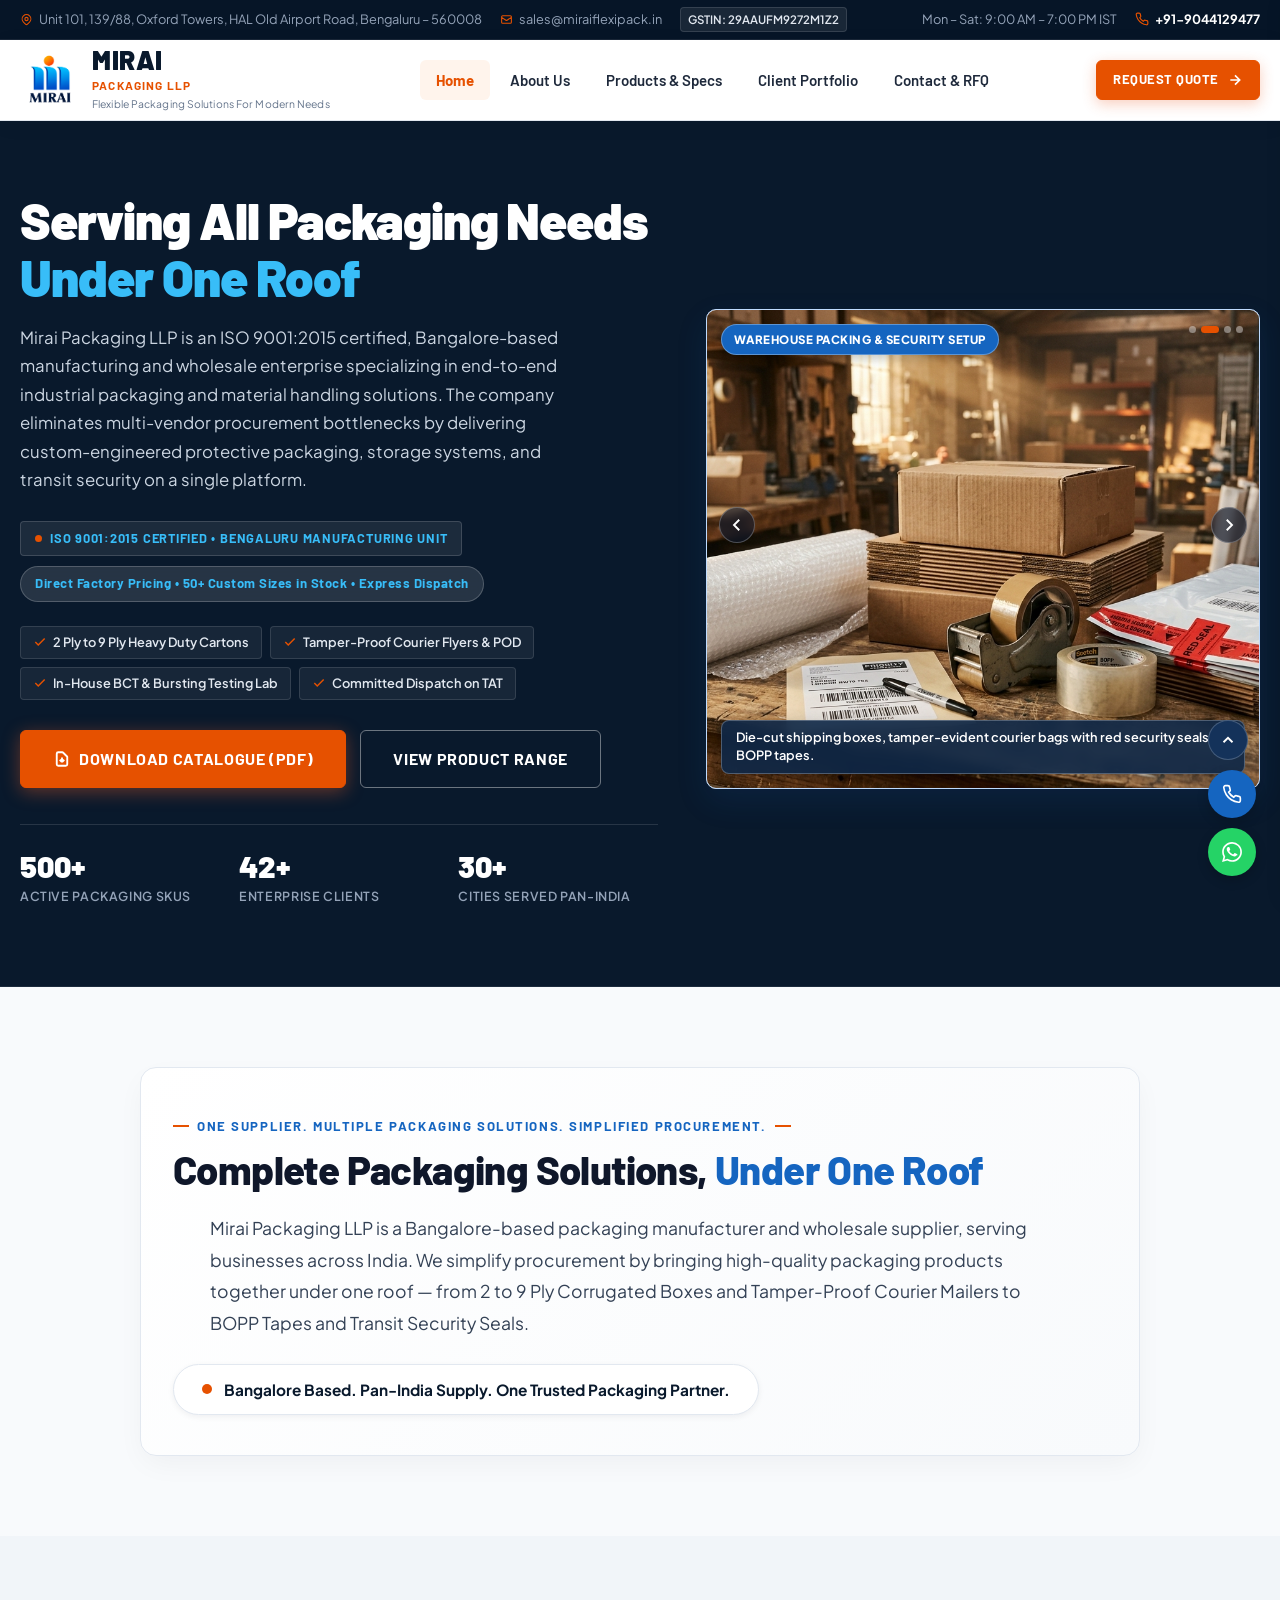
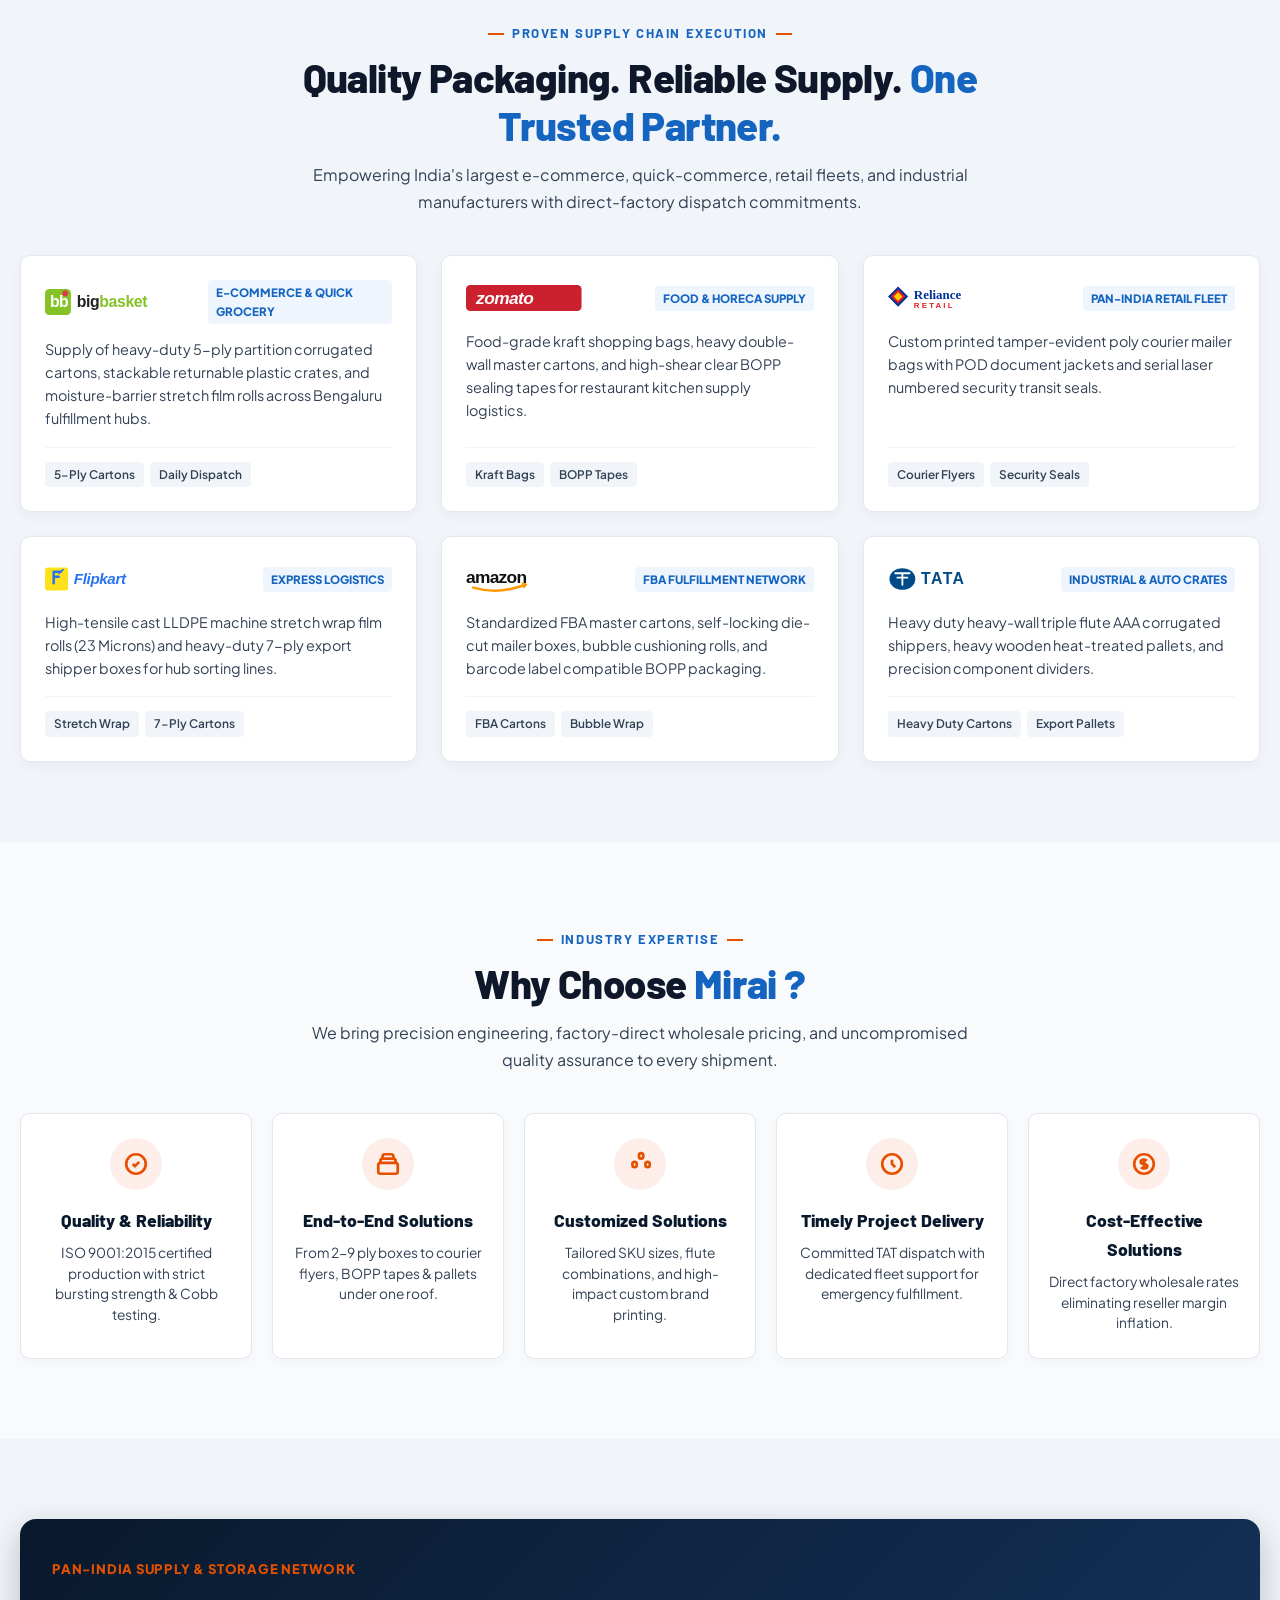
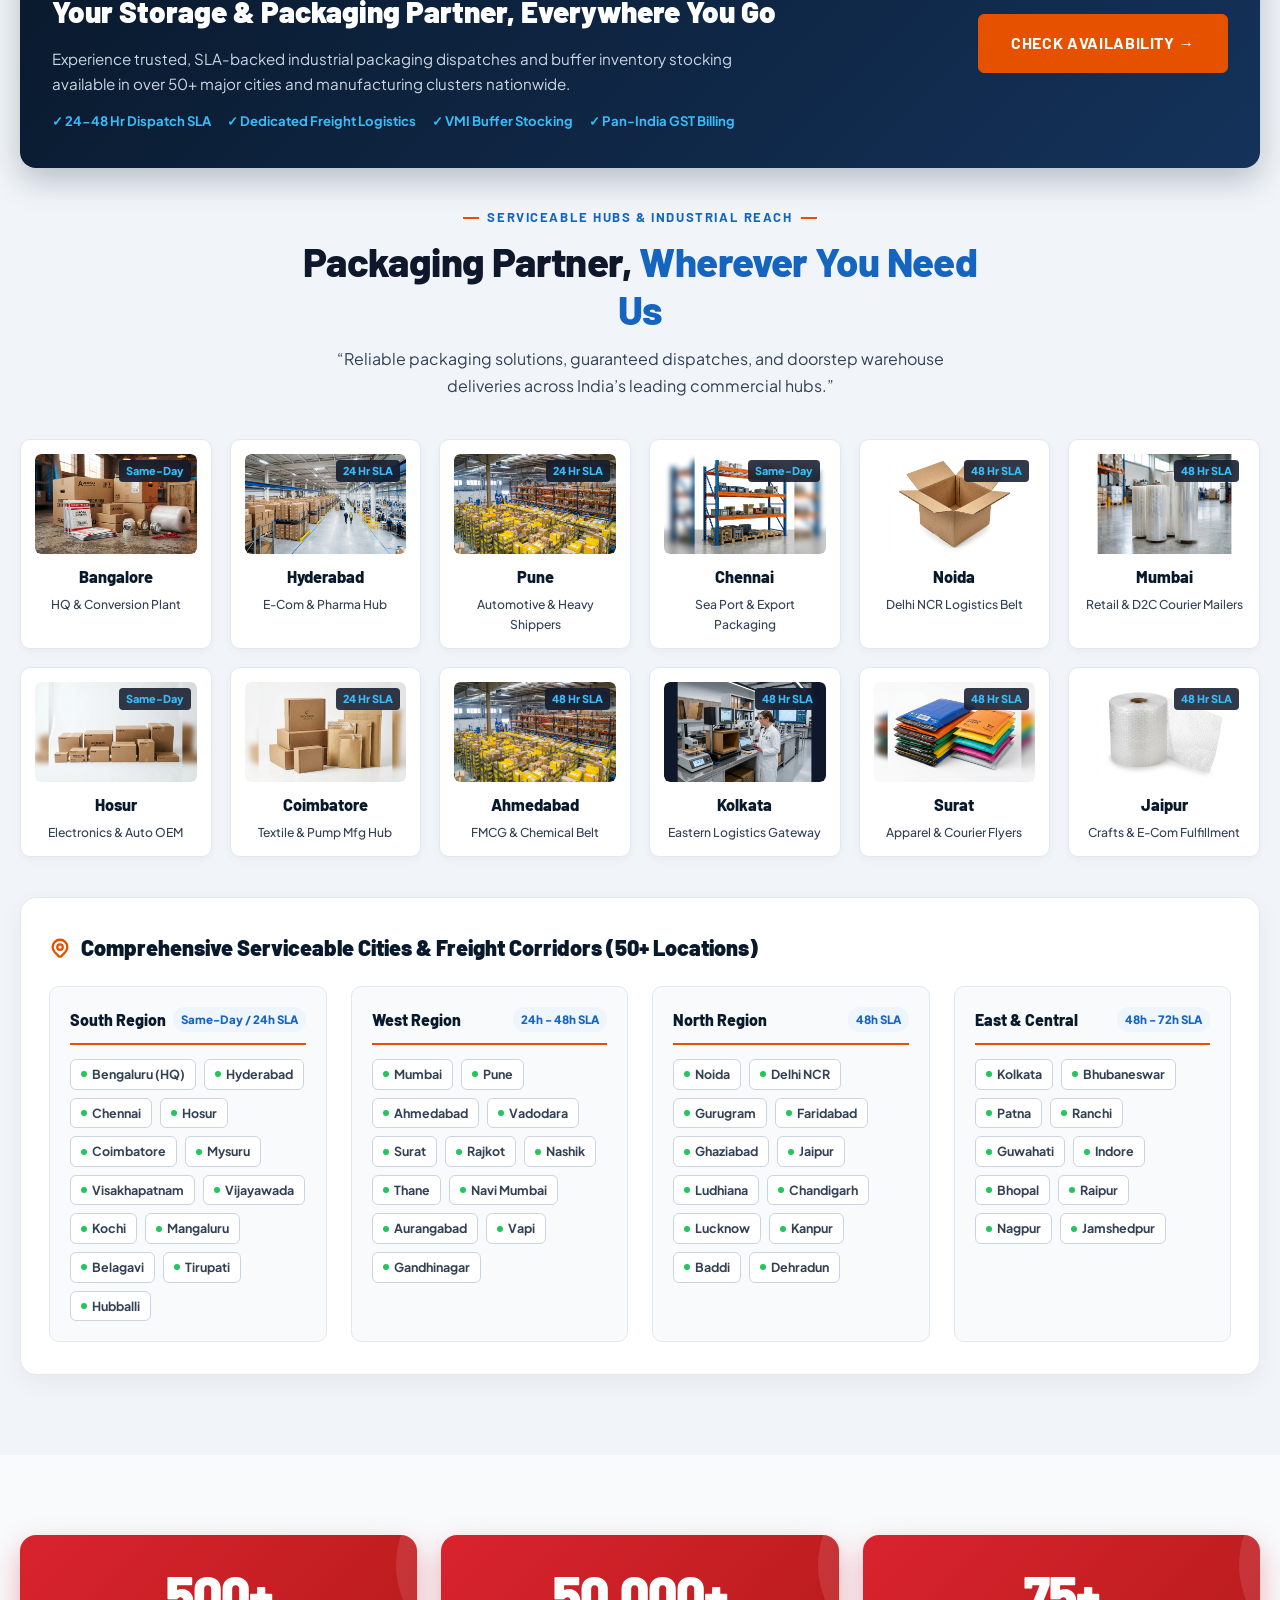
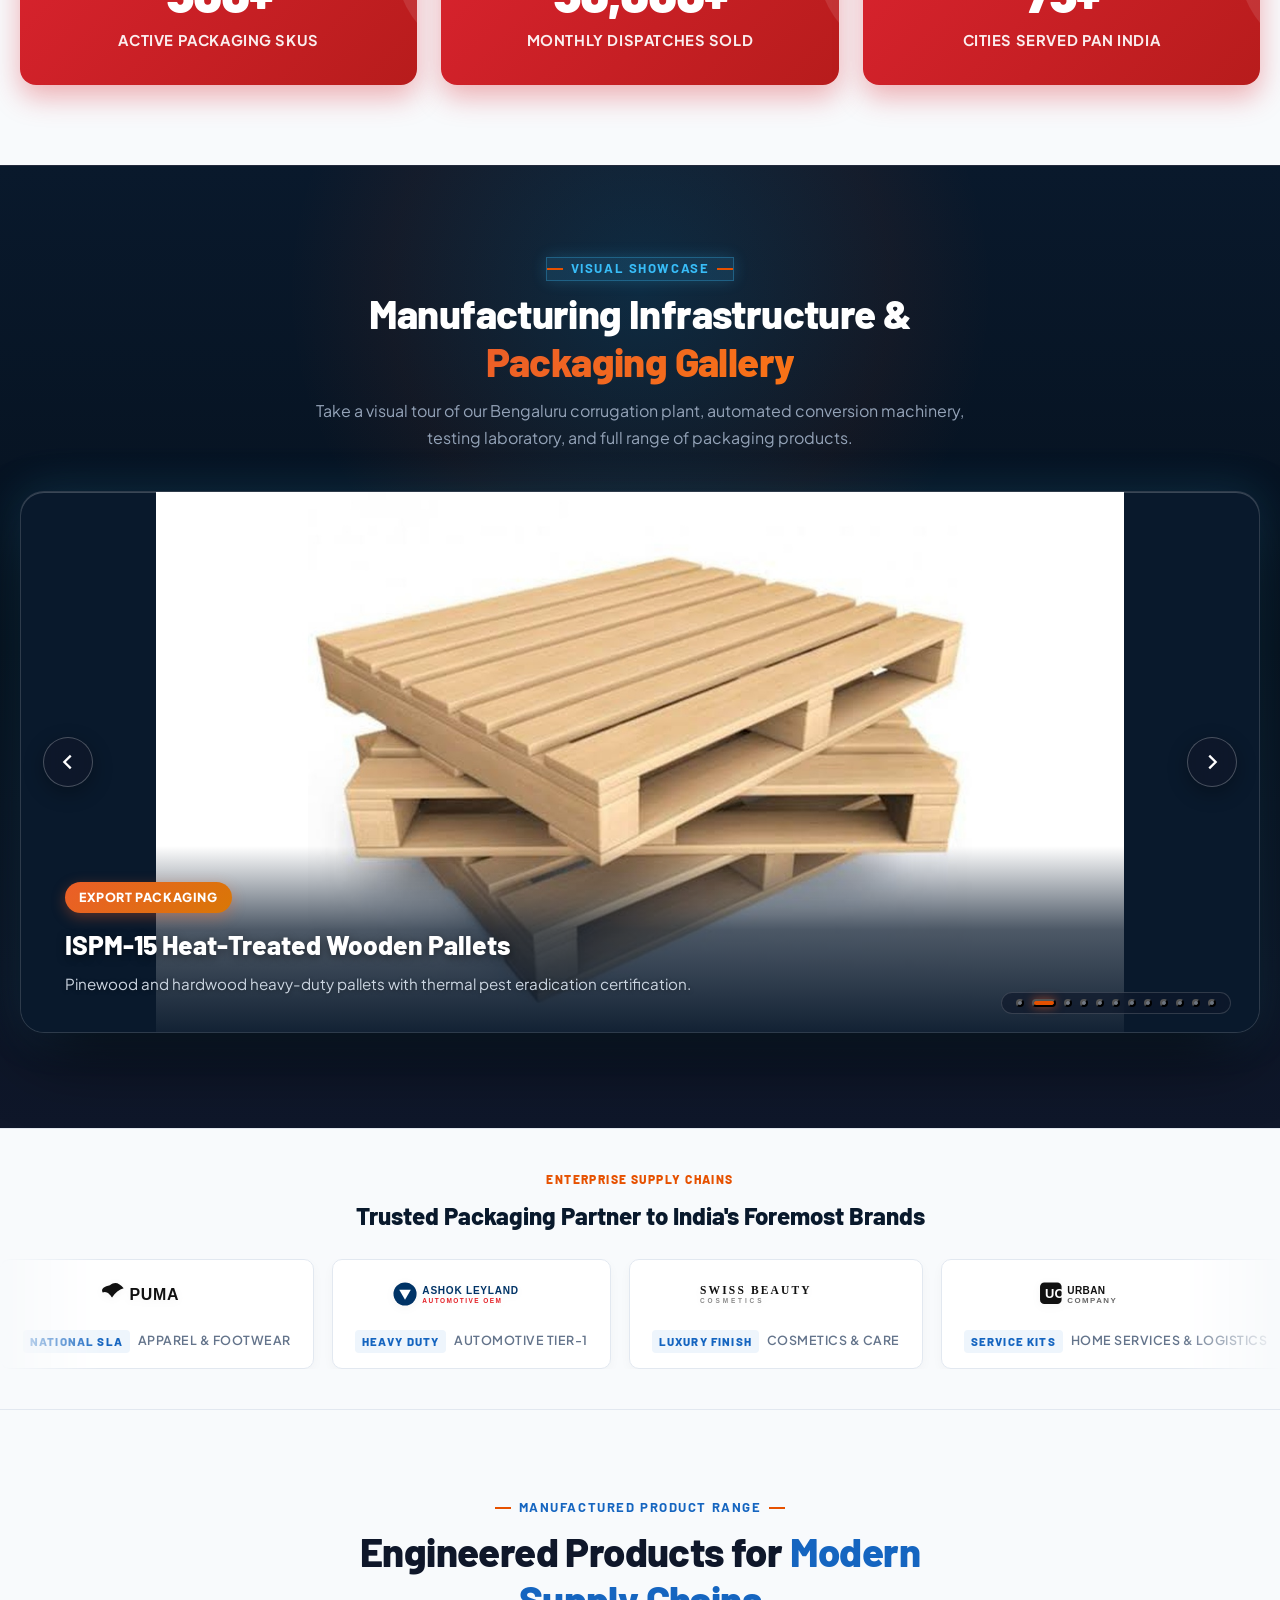
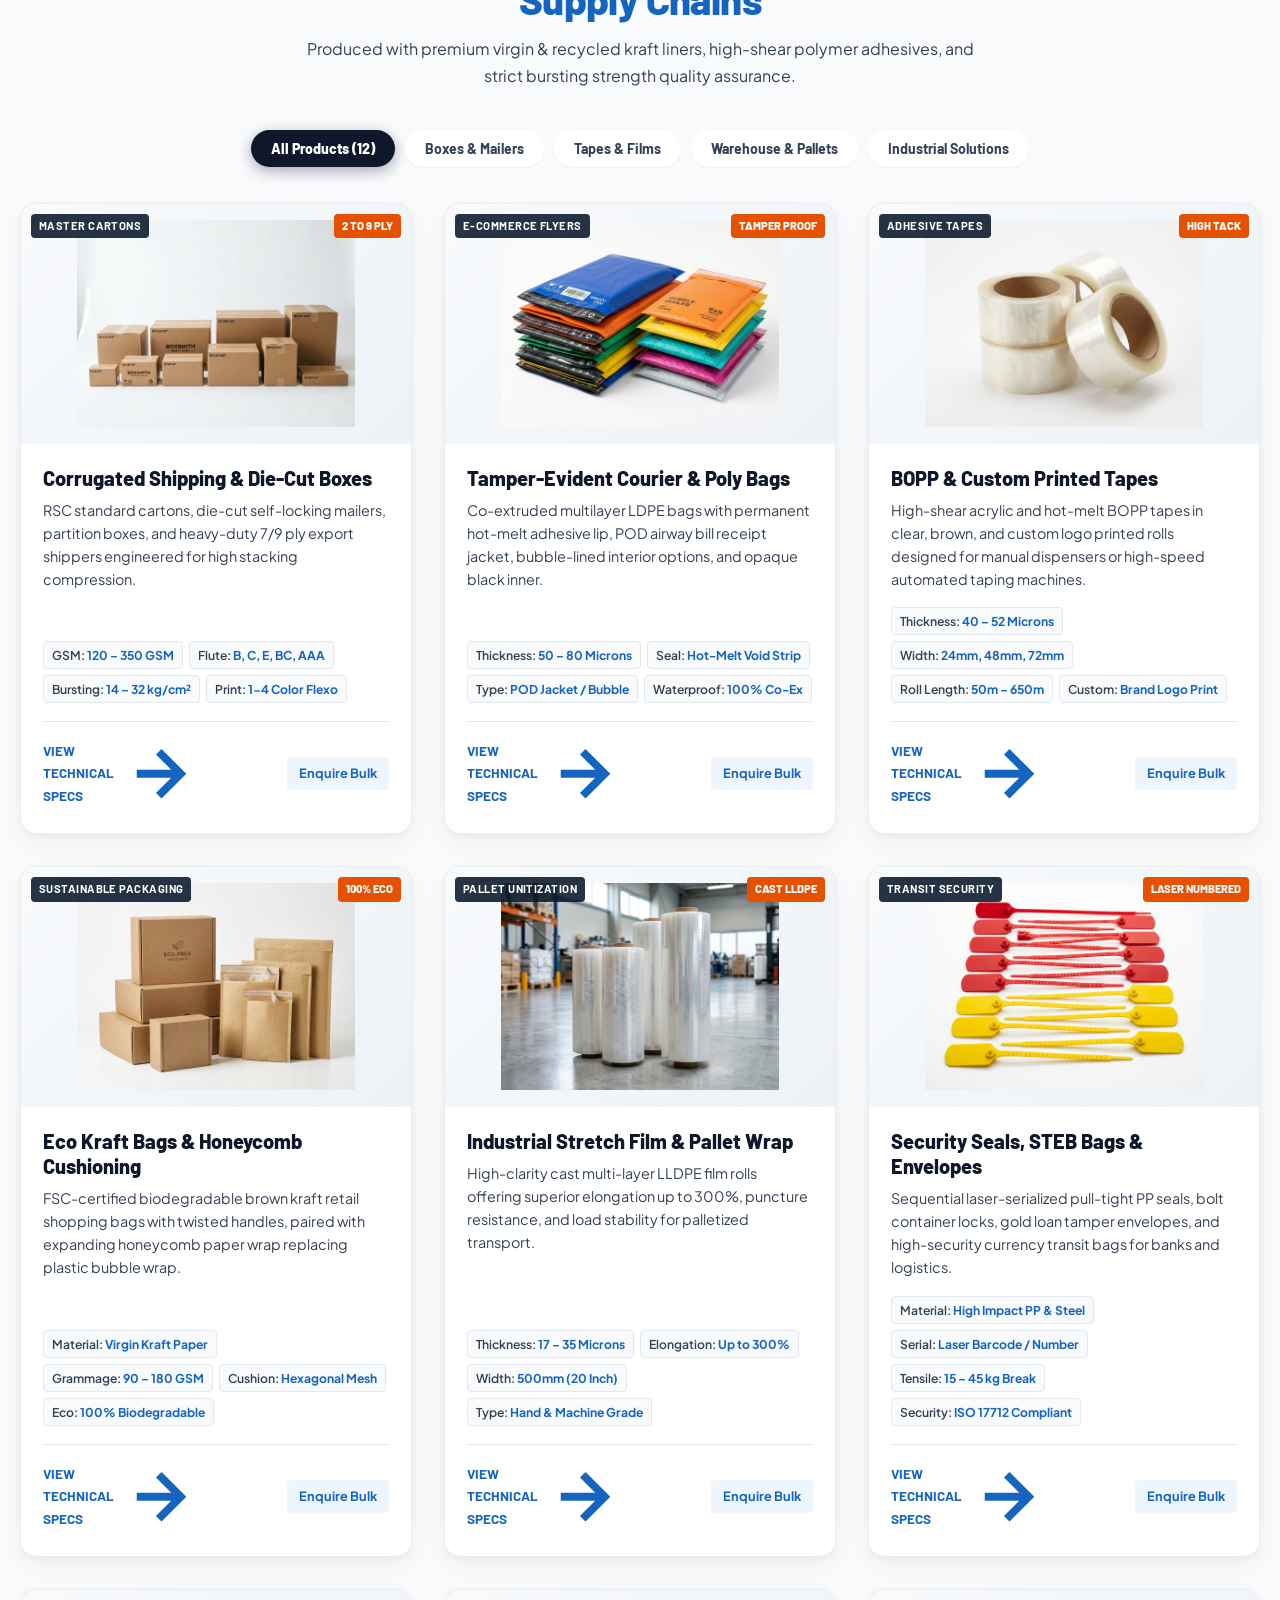
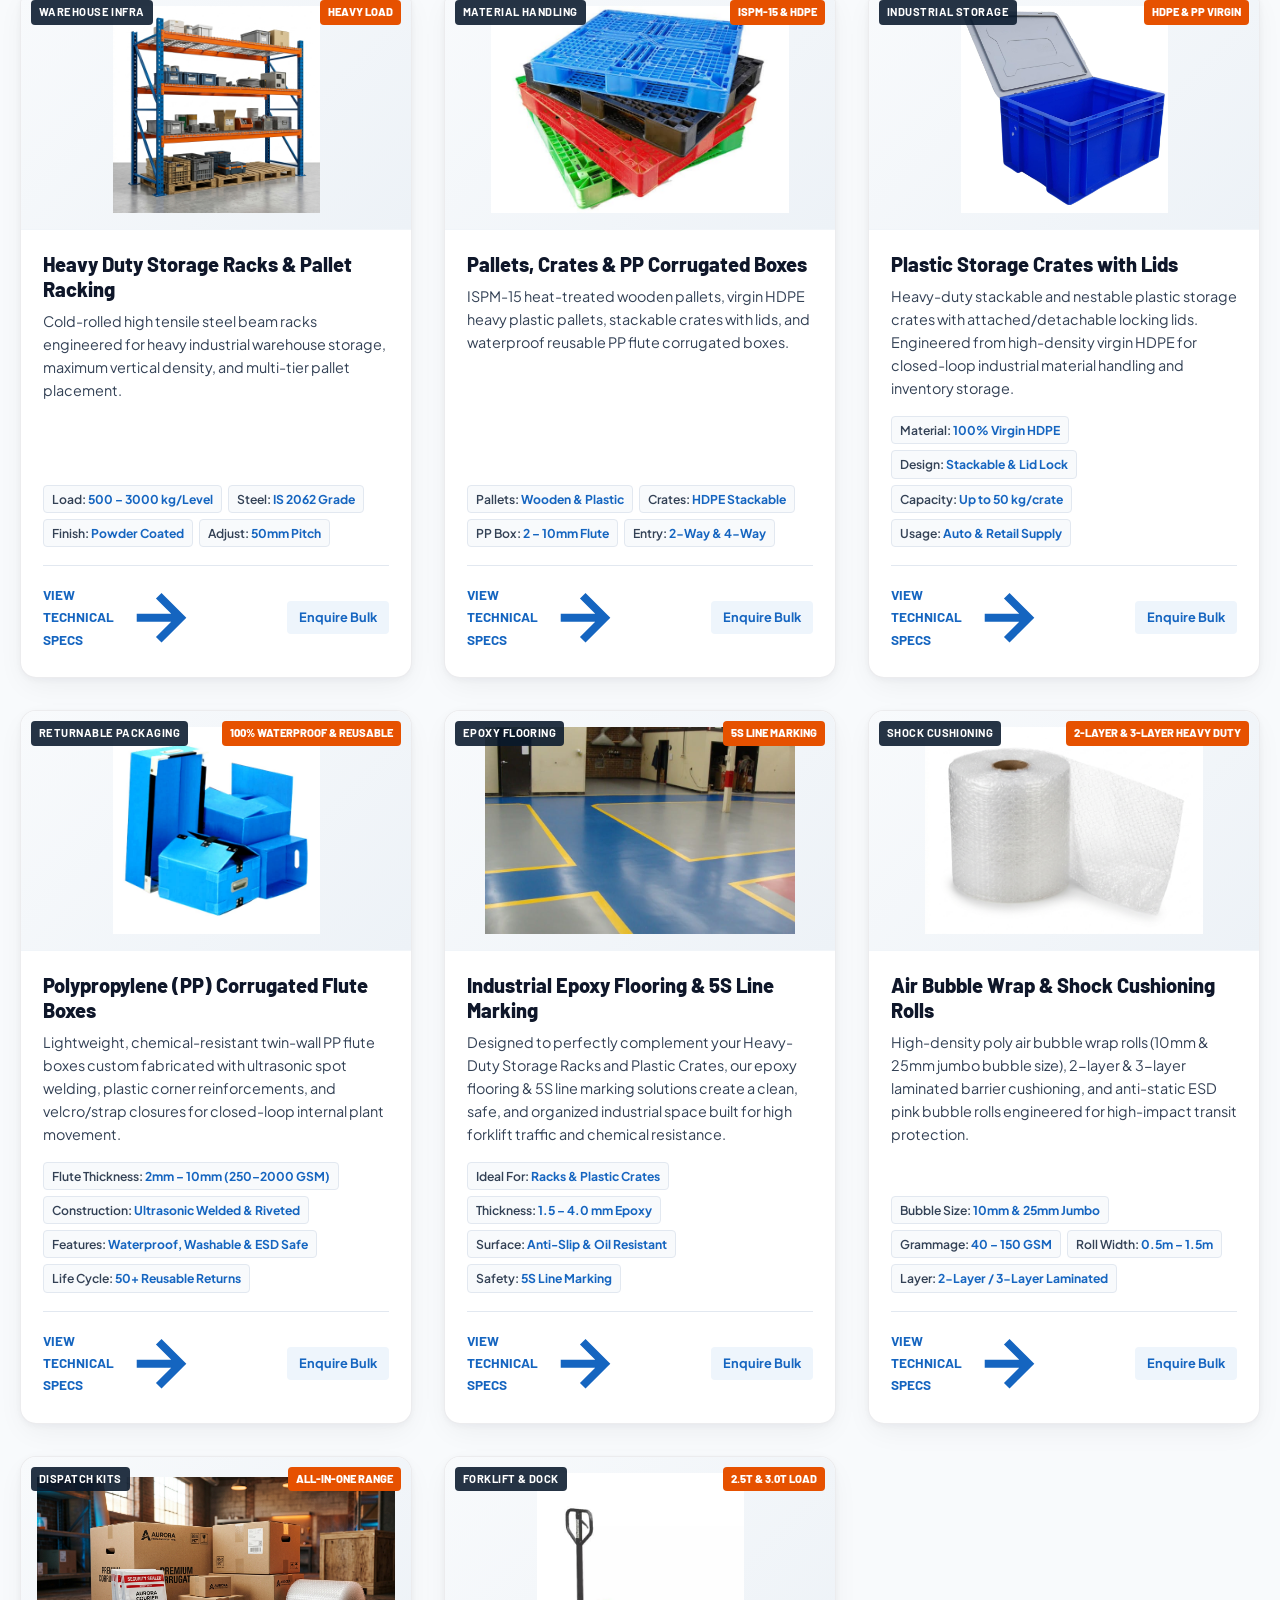
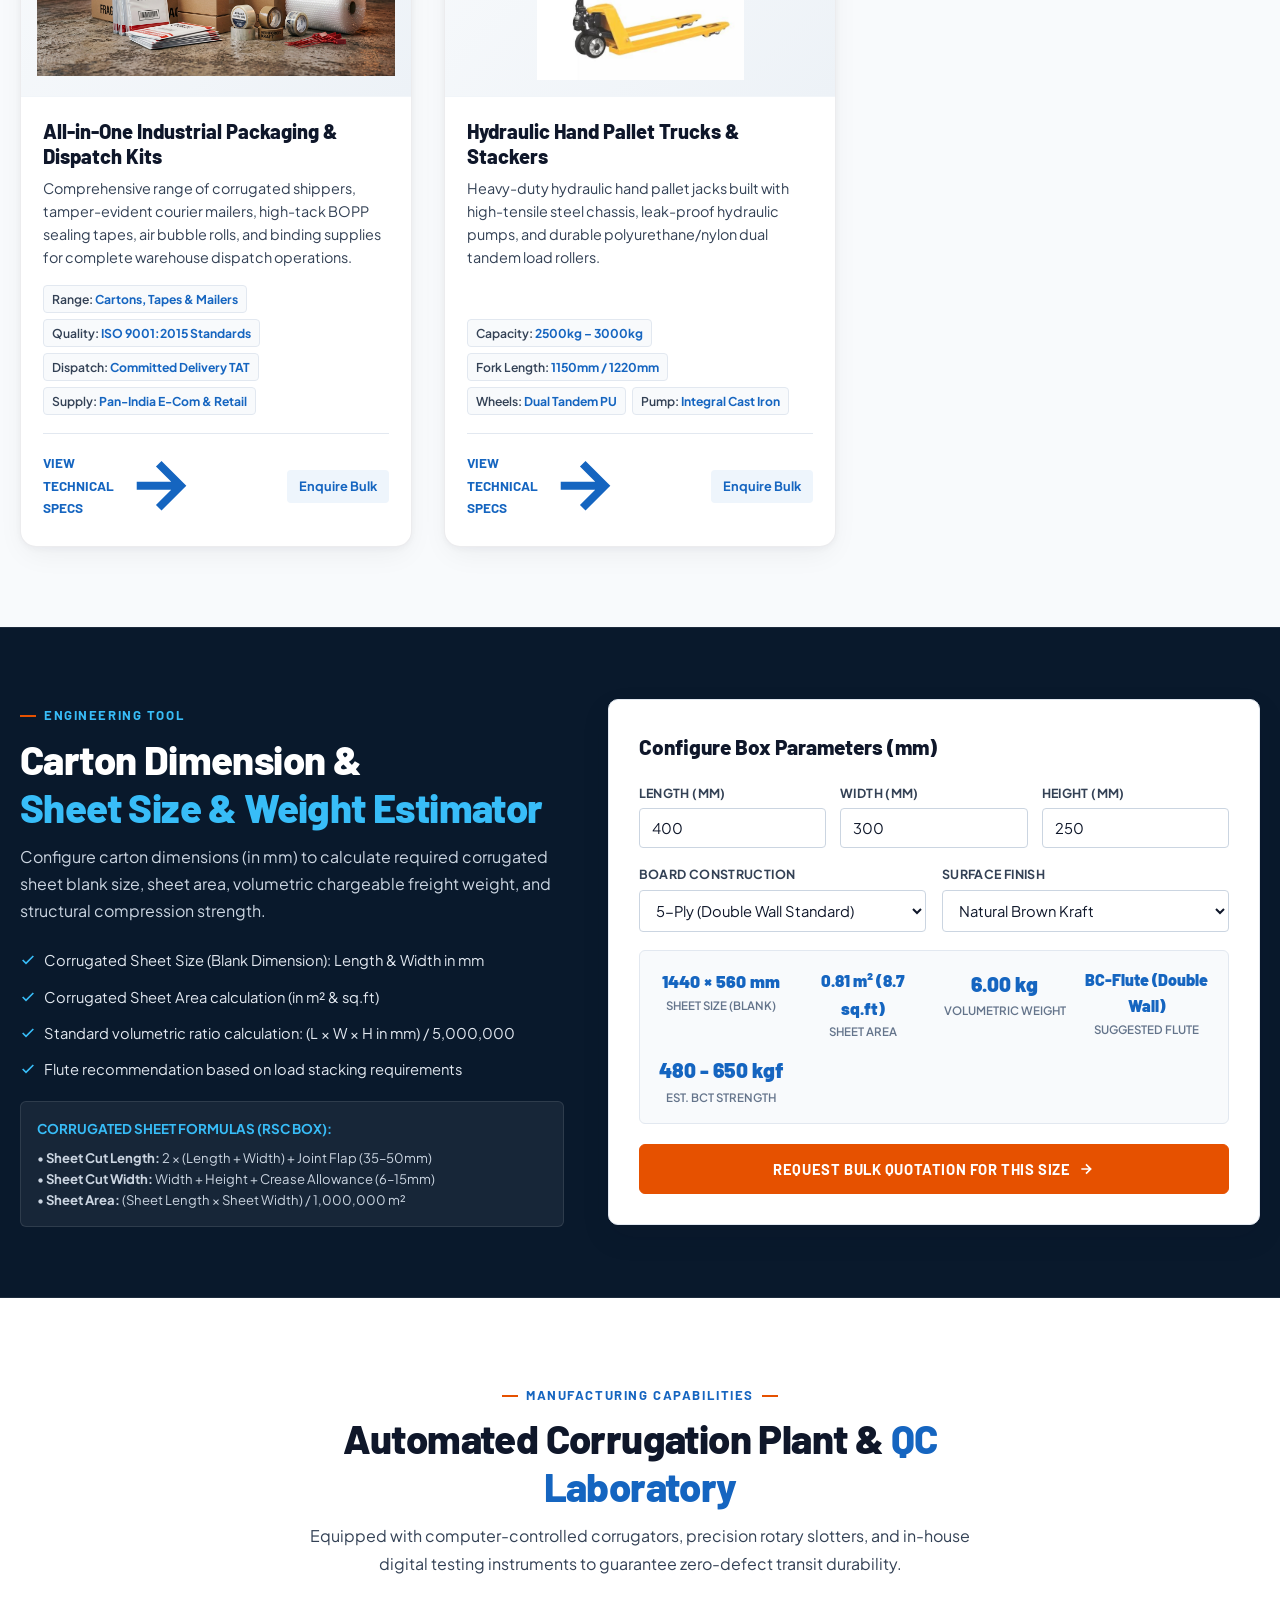
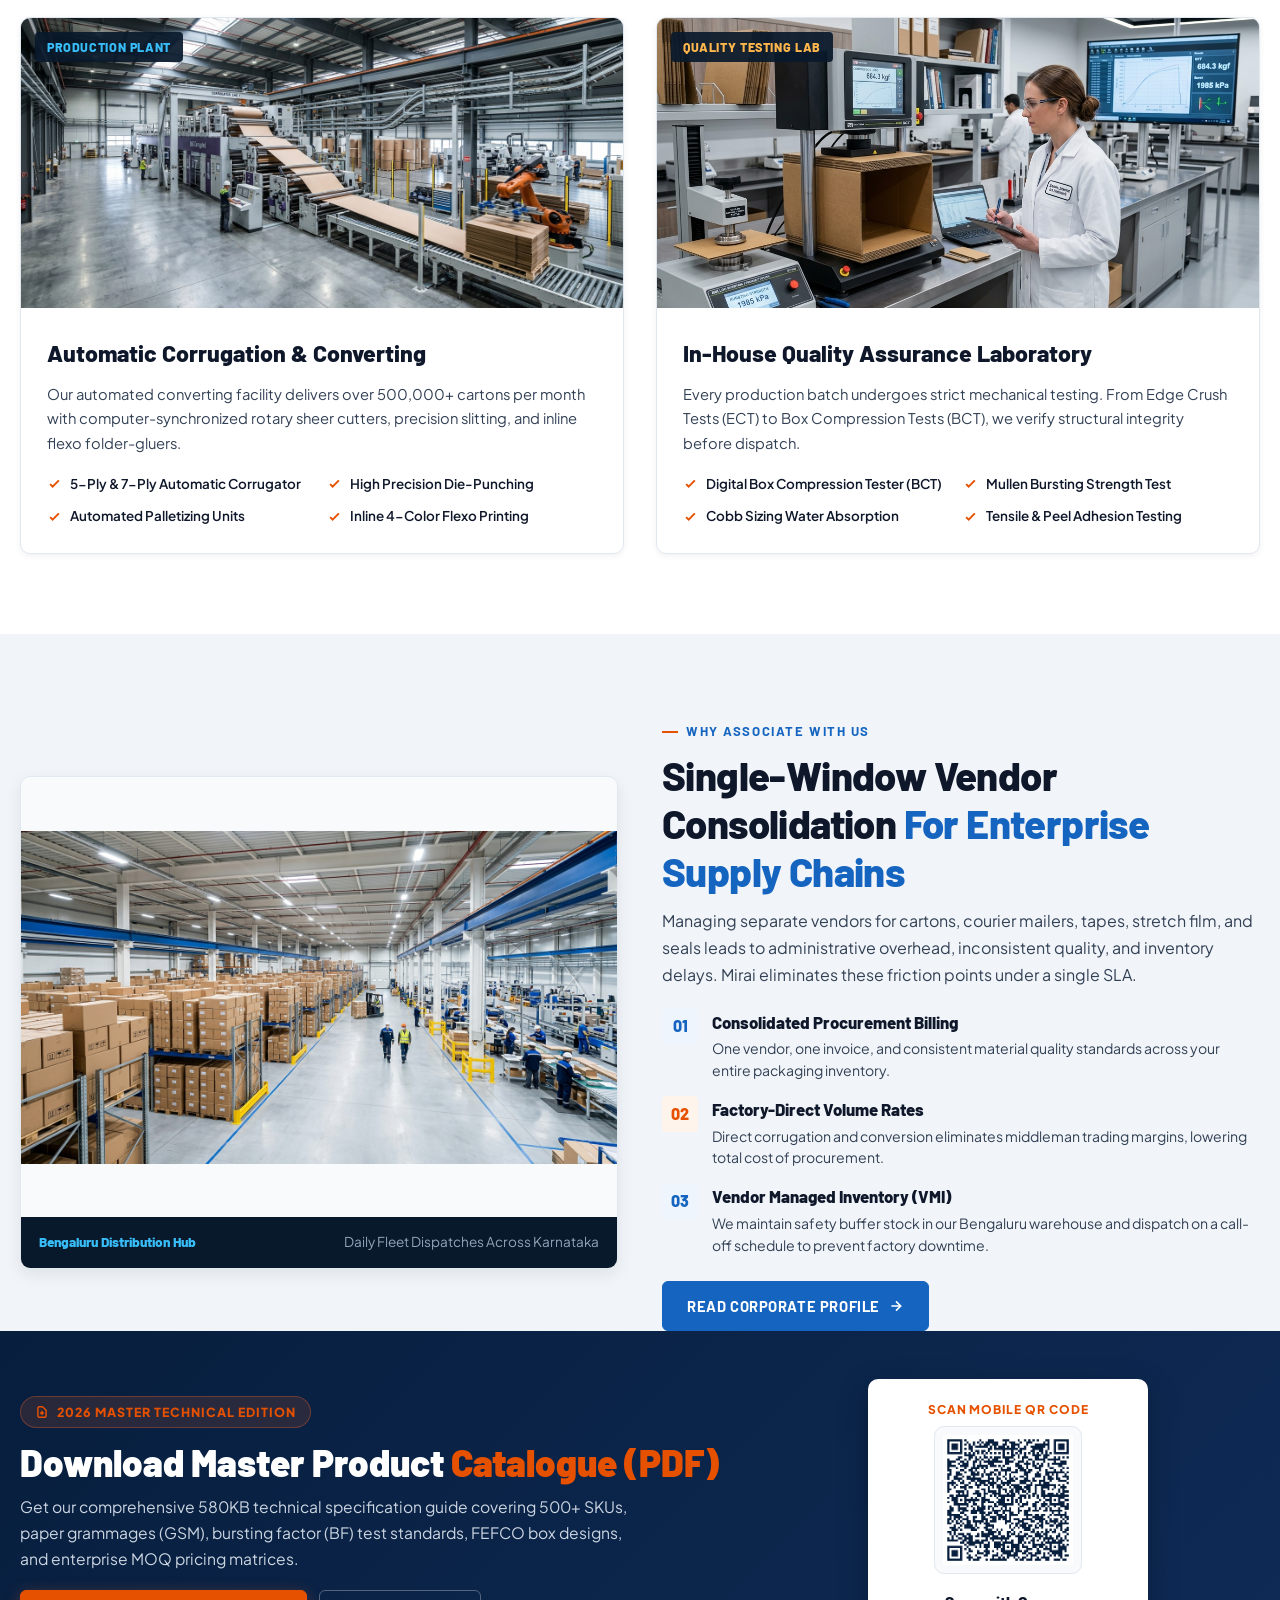
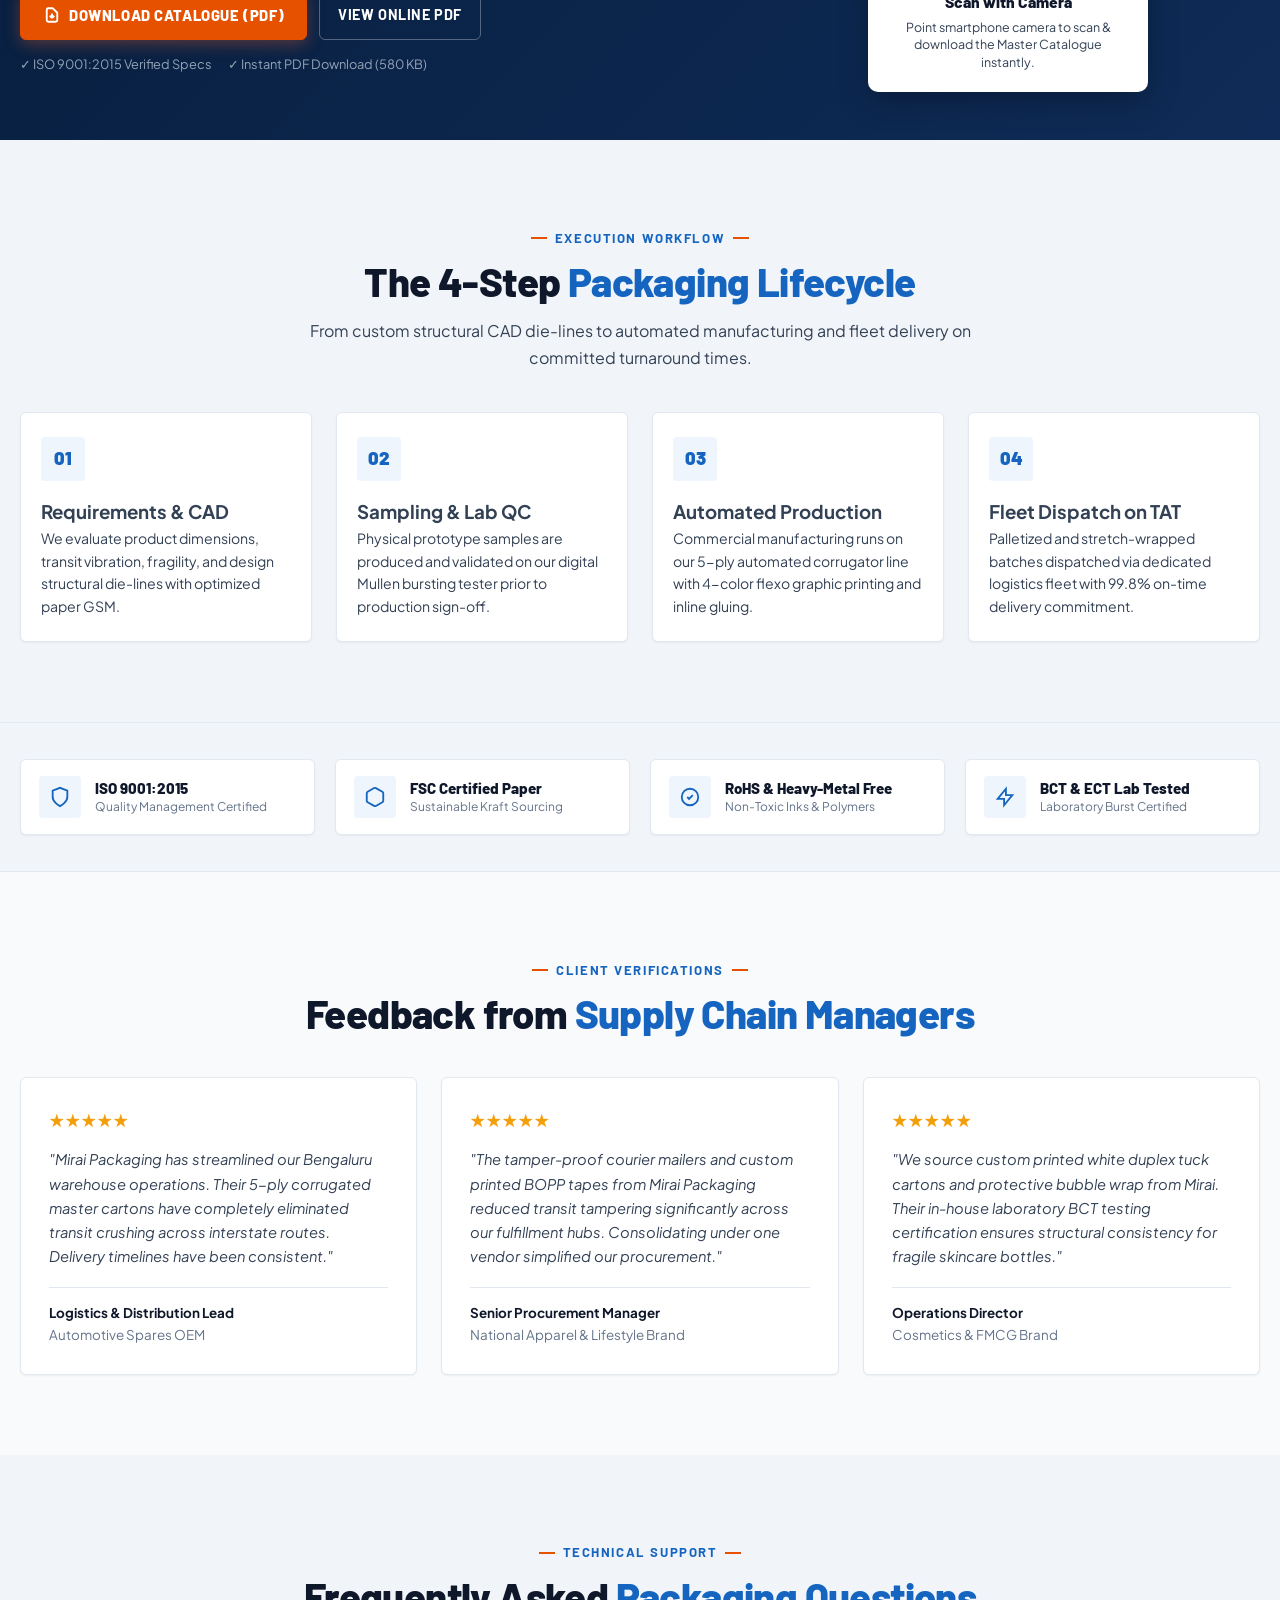
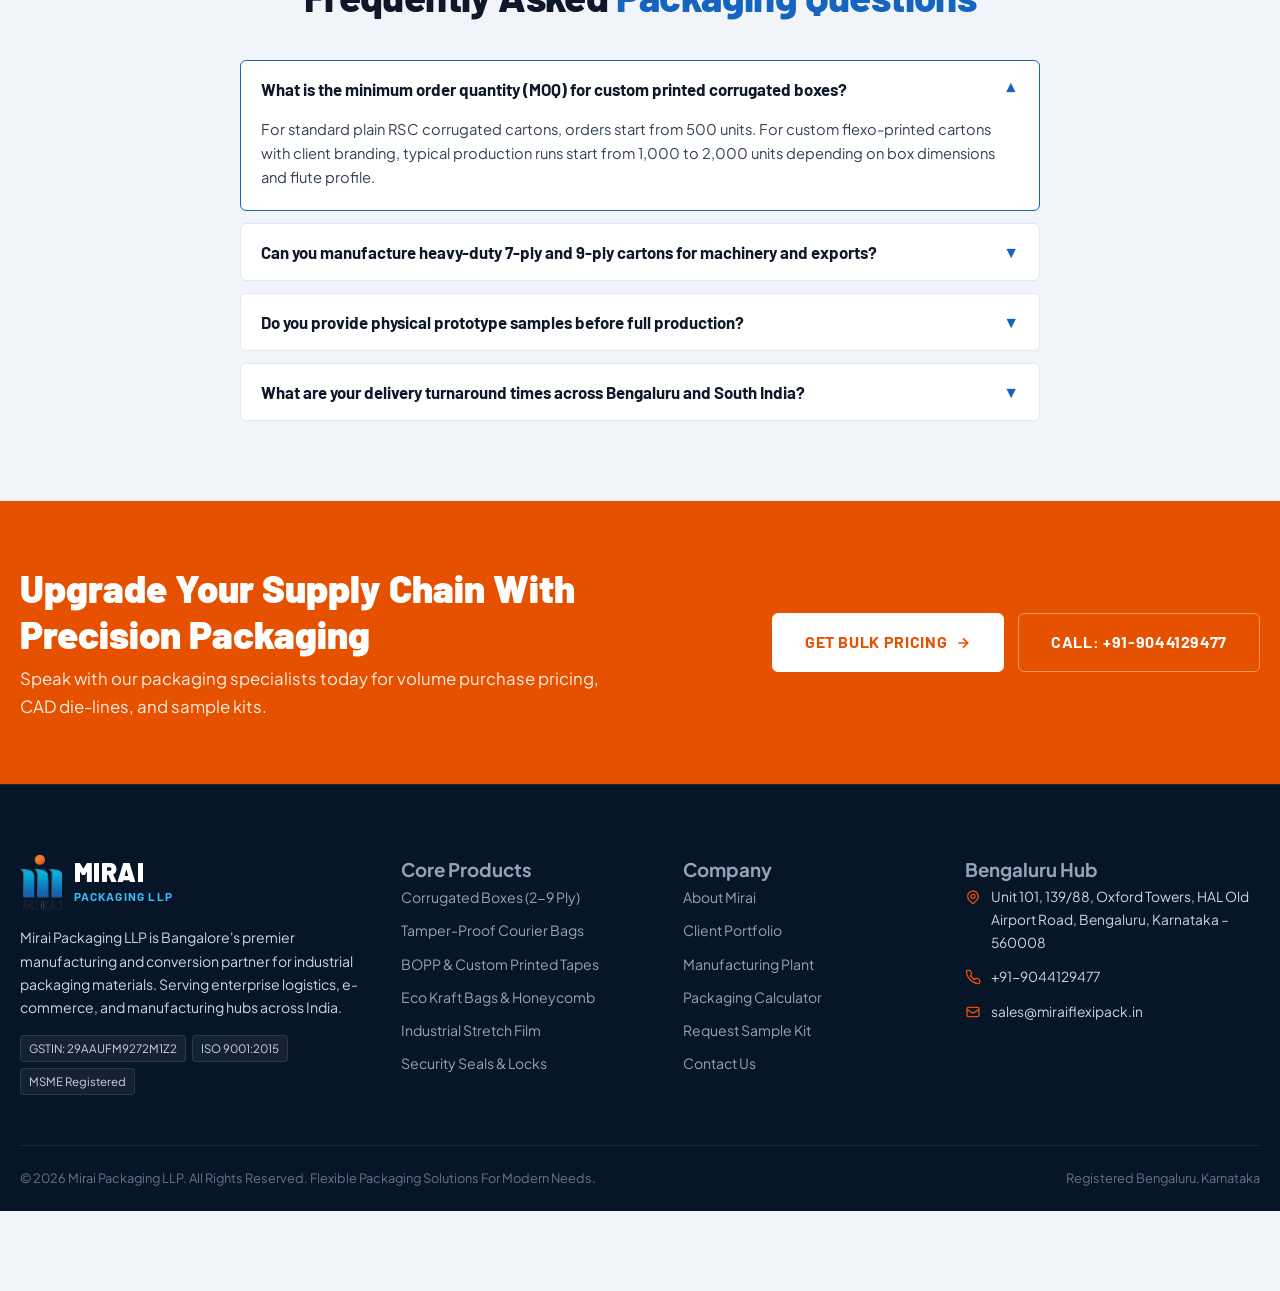
==== commit ccb38596: "Expand Serviceable Areas section with 12 hub city cards and 50+ Pan-India regional city matrix" ====
--- a/index.html
+++ b/index.html
@@ -456,50 +456,256 @@
     </div>
   </section>
 
-  <!-- SECTION 5: SERVICEABLE CITIES / PAN INDIA SUPPLY (PDF PAGE 3 SPEC) -->
+  <!-- SECTION 5: SERVICEABLE CITIES / PAN INDIA SUPPLY (PDF PAGE 3 SPEC - EXPANDED MULTI-CITY REGIONS) -->
   <section class="section-pad bg-surface" id="serviceable-areas">
     <div class="container">
+      
+      <!-- Top Banner Callout -->
       <div class="storage-partner-box">
         <div>
-          <span style="color:var(--orange-brand); font-weight:800; text-transform:uppercase; font-size:0.82rem; letter-spacing:0.06em;">Pan-India Network</span>
-          <h3 style="font-family:var(--font-heading); font-size:1.8rem; font-weight:900; margin:6px 0 10px 0;">Your Storage &amp; Packaging Partner, Everywhere You Go</h3>
-          <p style="color:#94a3b8; font-size:0.95rem; margin:0;">Experience trusted, active packaging supply available in over 50+ cities nationwide.</p>
+          <span style="color:var(--orange-brand); font-weight:800; text-transform:uppercase; font-size:0.82rem; letter-spacing:0.06em;">Pan-India Supply &amp; Storage Network</span>
+          <h3 style="font-family:var(--font-heading); font-size:1.85rem; font-weight:900; margin:6px 0 10px 0; color:#ffffff;">Your Storage &amp; Packaging Partner, Everywhere You Go</h3>
+          <p style="color:#cbd5e1; font-size:0.95rem; margin:0 0 14px 0; max-width:680px;">Experience trusted, SLA-backed industrial packaging dispatches and buffer inventory stocking available in over 50+ major cities and manufacturing clusters nationwide.</p>
+          <div style="display:flex; gap:16px; flex-wrap:wrap; font-size:0.82rem; color:#38bdf8; font-weight:700;">
+            <span>✓ 24-48 Hr Dispatch SLA</span>
+            <span>✓ Dedicated Freight Logistics</span>
+            <span>✓ VMI Buffer Stocking</span>
+            <span>✓ Pan-India GST Billing</span>
+          </div>
         </div>
         <a href="contact.html" class="btn btn-orange btn-lg" style="flex-shrink:0;">Check Availability &rarr;</a>
       </div>
 
+      <!-- Section Header -->
       <div class="section-header text-center">
-        <span class="sub-title">Serviceable Hubs</span>
+        <span class="sub-title">Serviceable Hubs &amp; Industrial Reach</span>
         <h2 class="section-title">Packaging Partner, <span>Wherever You Need Us</span></h2>
-        <p class="section-desc">“Reliable packaging solutions, wherever your business operates.”</p>
-      </div>
-
+        <p class="section-desc">“Reliable packaging solutions, guaranteed dispatches, and doorstep warehouse deliveries across India’s leading commercial hubs.”</p>
+      </div>
+
+      <!-- 12 Primary Industrial Hub City Cards -->
       <div class="city-cards-grid">
+        <!-- 1. Bangalore -->
         <div class="city-card">
-          <img src="images/hero_composite_wide.jpg" alt="Bangalore Packaging Hub" class="city-img" />
+          <div class="city-img-wrap">
+            <img src="images/hero_composite_wide.jpg" alt="Bangalore Main Manufacturing Plant" class="city-img" />
+            <span class="city-sla-badge">Same-Day</span>
+          </div>
           <div class="city-name">Bangalore</div>
-        </div>
+          <div class="city-desc">HQ &amp; Conversion Plant</div>
+        </div>
+
+        <!-- 2. Hyderabad -->
         <div class="city-card">
-          <img src="images/about_factory_wide.jpg" alt="Hyderabad Supply Hub" class="city-img" />
+          <div class="city-img-wrap">
+            <img src="images/about_factory_wide.jpg" alt="Hyderabad Supply Hub" class="city-img" />
+            <span class="city-sla-badge">24 Hr SLA</span>
+          </div>
           <div class="city-name">Hyderabad</div>
-        </div>
+          <div class="city-desc">E-Com &amp; Pharma Hub</div>
+        </div>
+
+        <!-- 3. Pune -->
         <div class="city-card">
-          <img src="images/industrial_warehouse_infra.jpg" alt="Pune Industrial Hub" class="city-img" />
+          <div class="city-img-wrap">
+            <img src="images/industrial_warehouse_infra.jpg" alt="Pune Industrial Hub" class="city-img" />
+            <span class="city-sla-badge">24 Hr SLA</span>
+          </div>
           <div class="city-name">Pune</div>
-        </div>
+          <div class="city-desc">Automotive &amp; Heavy Shippers</div>
+        </div>
+
+        <!-- 4. Chennai -->
         <div class="city-card">
-          <img src="images/heavy_duty_rack_wide.jpg" alt="Chennai Dispatch Hub" class="city-img" />
+          <div class="city-img-wrap">
+            <img src="images/heavy_duty_rack_wide.jpg" alt="Chennai Dispatch Hub" class="city-img" />
+            <span class="city-sla-badge">Same-Day</span>
+          </div>
           <div class="city-name">Chennai</div>
-        </div>
+          <div class="city-desc">Sea Port &amp; Export Packaging</div>
+        </div>
+
+        <!-- 5. Noida / Delhi NCR -->
         <div class="city-card">
-          <img src="images/corrugated_lineup_wide.jpg" alt="Noida Logistics Hub" class="city-img" />
+          <div class="city-img-wrap">
+            <img src="images/corrugated_lineup_wide.jpg" alt="Noida Logistics Hub" class="city-img" />
+            <span class="city-sla-badge">48 Hr SLA</span>
+          </div>
           <div class="city-name">Noida</div>
-        </div>
+          <div class="city-desc">Delhi NCR Logistics Belt</div>
+        </div>
+
+        <!-- 6. Mumbai -->
         <div class="city-card">
-          <img src="images/stretch_film_wide.jpg" alt="Mumbai Fulfillment Hub" class="city-img" />
+          <div class="city-img-wrap">
+            <img src="images/stretch_film_wide.jpg" alt="Mumbai Fulfillment Hub" class="city-img" />
+            <span class="city-sla-badge">48 Hr SLA</span>
+          </div>
           <div class="city-name">Mumbai</div>
-        </div>
-      </div>
+          <div class="city-desc">Retail &amp; D2C Courier Mailers</div>
+        </div>
+
+        <!-- 7. Hosur -->
+        <div class="city-card">
+          <div class="city-img-wrap">
+            <img src="images/ai_corrugated_boxes_wide.jpg" alt="Hosur Industrial Belt" class="city-img" />
+            <span class="city-sla-badge">Same-Day</span>
+          </div>
+          <div class="city-name">Hosur</div>
+          <div class="city-desc">Electronics &amp; Auto OEM</div>
+        </div>
+
+        <!-- 8. Coimbatore -->
+        <div class="city-card">
+          <div class="city-img-wrap">
+            <img src="images/ai_kraft_mailers_wide.jpg" alt="Coimbatore Hub" class="city-img" />
+            <span class="city-sla-badge">24 Hr SLA</span>
+          </div>
+          <div class="city-name">Coimbatore</div>
+          <div class="city-desc">Textile &amp; Pump Mfg Hub</div>
+        </div>
+
+        <!-- 9. Ahmedabad -->
+        <div class="city-card">
+          <div class="city-img-wrap">
+            <img src="images/bopp_tape_factory.jpg" alt="Ahmedabad Hub" class="city-img" />
+            <span class="city-sla-badge">48 Hr SLA</span>
+          </div>
+          <div class="city-name">Ahmedabad</div>
+          <div class="city-desc">FMCG &amp; Chemical Belt</div>
+        </div>
+
+        <!-- 10. Kolkata -->
+        <div class="city-card">
+          <div class="city-img-wrap">
+            <img src="images/quality_testing_wide.jpg" alt="Kolkata Logistics Hub" class="city-img" />
+            <span class="city-sla-badge">48 Hr SLA</span>
+          </div>
+          <div class="city-name">Kolkata</div>
+          <div class="city-desc">Eastern Logistics Gateway</div>
+        </div>
+
+        <!-- 11. Surat -->
+        <div class="city-card">
+          <div class="city-img-wrap">
+            <img src="images/ai_courier_mailers_wide.jpg" alt="Surat Textile & Courier Hub" class="city-img" />
+            <span class="city-sla-badge">48 Hr SLA</span>
+          </div>
+          <div class="city-name">Surat</div>
+          <div class="city-desc">Apparel &amp; Courier Flyers</div>
+        </div>
+
+        <!-- 12. Jaipur -->
+        <div class="city-card">
+          <div class="city-img-wrap">
+            <img src="images/bubble_wrap_wide.jpg" alt="Jaipur Distribution Hub" class="city-img" />
+            <span class="city-sla-badge">48 Hr SLA</span>
+          </div>
+          <div class="city-name">Jaipur</div>
+          <div class="city-desc">Crafts &amp; E-Com Fulfillment</div>
+        </div>
+      </div>
+
+      <!-- 50+ Pan-India Categorized Region City Matrix -->
+      <div class="region-matrix-box">
+        <div class="region-matrix-title">
+          <svg viewBox="0 0 24 24" fill="none" stroke="currentColor" stroke-width="2.5" style="width:22px;height:22px;color:var(--orange-brand);">
+            <path d="M17.657 16.657L13.414 20.9a1.998 1.998 0 01-2.827 0l-4.244-4.243a8 8 0 1111.314 0z"/>
+            <path d="M15 11a3 3 0 11-6 0 3 3 0 016 0z"/>
+          </svg>
+          Comprehensive Serviceable Cities &amp; Freight Corridors (50+ Locations)
+        </div>
+
+        <div class="region-matrix-grid">
+          <!-- South India Corridor -->
+          <div class="region-col">
+            <div class="region-col-header">
+              <span class="region-col-title">South Region</span>
+              <span class="region-col-badge">Same-Day / 24h SLA</span>
+            </div>
+            <div class="region-city-list">
+              <span class="city-tag"><span class="city-tag-dot"></span>Bengaluru (HQ)</span>
+              <span class="city-tag"><span class="city-tag-dot"></span>Hyderabad</span>
+              <span class="city-tag"><span class="city-tag-dot"></span>Chennai</span>
+              <span class="city-tag"><span class="city-tag-dot"></span>Hosur</span>
+              <span class="city-tag"><span class="city-tag-dot"></span>Coimbatore</span>
+              <span class="city-tag"><span class="city-tag-dot"></span>Mysuru</span>
+              <span class="city-tag"><span class="city-tag-dot"></span>Visakhapatnam</span>
+              <span class="city-tag"><span class="city-tag-dot"></span>Vijayawada</span>
+              <span class="city-tag"><span class="city-tag-dot"></span>Kochi</span>
+              <span class="city-tag"><span class="city-tag-dot"></span>Mangaluru</span>
+              <span class="city-tag"><span class="city-tag-dot"></span>Belagavi</span>
+              <span class="city-tag"><span class="city-tag-dot"></span>Tirupati</span>
+              <span class="city-tag"><span class="city-tag-dot"></span>Hubballi</span>
+            </div>
+          </div>
+
+          <!-- West India Corridor -->
+          <div class="region-col">
+            <div class="region-col-header">
+              <span class="region-col-title">West Region</span>
+              <span class="region-col-badge">24h - 48h SLA</span>
+            </div>
+            <div class="region-city-list">
+              <span class="city-tag"><span class="city-tag-dot"></span>Mumbai</span>
+              <span class="city-tag"><span class="city-tag-dot"></span>Pune</span>
+              <span class="city-tag"><span class="city-tag-dot"></span>Ahmedabad</span>
+              <span class="city-tag"><span class="city-tag-dot"></span>Vadodara</span>
+              <span class="city-tag"><span class="city-tag-dot"></span>Surat</span>
+              <span class="city-tag"><span class="city-tag-dot"></span>Rajkot</span>
+              <span class="city-tag"><span class="city-tag-dot"></span>Nashik</span>
+              <span class="city-tag"><span class="city-tag-dot"></span>Thane</span>
+              <span class="city-tag"><span class="city-tag-dot"></span>Navi Mumbai</span>
+              <span class="city-tag"><span class="city-tag-dot"></span>Aurangabad</span>
+              <span class="city-tag"><span class="city-tag-dot"></span>Vapi</span>
+              <span class="city-tag"><span class="city-tag-dot"></span>Gandhinagar</span>
+            </div>
+          </div>
+
+          <!-- North India Corridor -->
+          <div class="region-col">
+            <div class="region-col-header">
+              <span class="region-col-title">North Region</span>
+              <span class="region-col-badge">48h SLA</span>
+            </div>
+            <div class="region-city-list">
+              <span class="city-tag"><span class="city-tag-dot"></span>Noida</span>
+              <span class="city-tag"><span class="city-tag-dot"></span>Delhi NCR</span>
+              <span class="city-tag"><span class="city-tag-dot"></span>Gurugram</span>
+              <span class="city-tag"><span class="city-tag-dot"></span>Faridabad</span>
+              <span class="city-tag"><span class="city-tag-dot"></span>Ghaziabad</span>
+              <span class="city-tag"><span class="city-tag-dot"></span>Jaipur</span>
+              <span class="city-tag"><span class="city-tag-dot"></span>Ludhiana</span>
+              <span class="city-tag"><span class="city-tag-dot"></span>Chandigarh</span>
+              <span class="city-tag"><span class="city-tag-dot"></span>Lucknow</span>
+              <span class="city-tag"><span class="city-tag-dot"></span>Kanpur</span>
+              <span class="city-tag"><span class="city-tag-dot"></span>Baddi</span>
+              <span class="city-tag"><span class="city-tag-dot"></span>Dehradun</span>
+            </div>
+          </div>
+
+          <!-- East & Central Region -->
+          <div class="region-col">
+            <div class="region-col-header">
+              <span class="region-col-title">East &amp; Central</span>
+              <span class="region-col-badge">48h - 72h SLA</span>
+            </div>
+            <div class="region-city-list">
+              <span class="city-tag"><span class="city-tag-dot"></span>Kolkata</span>
+              <span class="city-tag"><span class="city-tag-dot"></span>Bhubaneswar</span>
+              <span class="city-tag"><span class="city-tag-dot"></span>Patna</span>
+              <span class="city-tag"><span class="city-tag-dot"></span>Ranchi</span>
+              <span class="city-tag"><span class="city-tag-dot"></span>Guwahati</span>
+              <span class="city-tag"><span class="city-tag-dot"></span>Indore</span>
+              <span class="city-tag"><span class="city-tag-dot"></span>Bhopal</span>
+              <span class="city-tag"><span class="city-tag-dot"></span>Raipur</span>
+              <span class="city-tag"><span class="city-tag-dot"></span>Nagpur</span>
+              <span class="city-tag"><span class="city-tag-dot"></span>Jamshedpur</span>
+            </div>
+          </div>
+        </div>
+      </div>
+
     </div>
   </section>
 
--- a/style.css
+++ b/style.css
@@ -3878,39 +3878,166 @@
 
 .city-cards-grid {
   display: grid;
-  grid-template-columns: repeat(auto-fit, minmax(160px, 1fr));
-  gap: 16px;
+  grid-template-columns: repeat(auto-fill, minmax(180px, 1fr));
+  gap: 18px;
+  margin-bottom: 40px;
 }
 
 .city-card {
   background: #ffffff;
   border: 1px solid #e2e8f0;
   border-radius: var(--radius-md);
-  padding: 16px;
+  padding: 14px;
   text-align: center;
-  box-shadow: 0 2px 8px rgba(15, 23, 42, 0.04);
-  transition: all 0.25s ease;
+  box-shadow: 0 3px 10px rgba(15, 23, 42, 0.04);
+  transition: all 0.3s cubic-bezier(0.16, 1, 0.3, 1);
+  position: relative;
+  overflow: hidden;
 }
 
 .city-card:hover {
   border-color: var(--orange-brand);
-  transform: translateY(-3px);
-  box-shadow: 0 8px 18px rgba(15, 23, 42, 0.08);
+  transform: translateY(-4px);
+  box-shadow: 0 12px 24px rgba(235, 94, 40, 0.12);
+}
+
+.city-img-wrap {
+  position: relative;
+  border-radius: var(--radius-sm);
+  overflow: hidden;
+  margin-bottom: 10px;
 }
 
 .city-img {
   width: 100%;
-  height: 90px;
+  height: 100px;
   object-fit: cover !important;
   border-radius: var(--radius-sm);
-  margin-bottom: 10px;
+  transition: transform 0.4s ease;
+}
+
+.city-card:hover .city-img {
+  transform: scale(1.05);
+}
+
+.city-sla-badge {
+  position: absolute;
+  top: 6px;
+  right: 6px;
+  background: rgba(15, 23, 42, 0.85);
+  color: #38bdf8;
+  font-size: 0.68rem;
+  font-weight: 800;
+  padding: 2px 7px;
+  border-radius: 4px;
+  backdrop-filter: blur(4px);
 }
 
 .city-name {
   font-family: var(--font-heading);
   font-weight: 800;
-  font-size: 0.95rem;
+  font-size: 1.02rem;
   color: var(--navy-dark);
+  margin-bottom: 3px;
+}
+
+.city-desc {
+  font-size: 0.76rem;
+  color: var(--text-secondary);
+  font-weight: 500;
+}
+
+/* Region Categories Grid */
+.region-matrix-box {
+  background: #ffffff;
+  border: 1px solid #e2e8f0;
+  border-radius: var(--radius-lg);
+  padding: 32px 28px;
+  box-shadow: 0 8px 24px rgba(15, 23, 42, 0.05);
+  margin-top: 36px;
+}
+
+.region-matrix-title {
+  font-family: var(--font-heading);
+  font-size: 1.35rem;
+  font-weight: 900;
+  color: var(--navy-dark);
+  margin-bottom: 20px;
+  display: flex;
+  align-items: center;
+  gap: 10px;
+}
+
+.region-matrix-grid {
+  display: grid;
+  grid-template-columns: repeat(auto-fit, minmax(260px, 1fr));
+  gap: 24px;
+}
+
+.region-col {
+  background: #f8fafc;
+  border: 1px solid #e2e8f0;
+  border-radius: var(--radius-md);
+  padding: 20px;
+}
+
+.region-col-header {
+  display: flex;
+  align-items: center;
+  justify-content: space-between;
+  margin-bottom: 14px;
+  padding-bottom: 10px;
+  border-bottom: 2px solid var(--orange-brand);
+}
+
+.region-col-title {
+  font-family: var(--font-heading);
+  font-weight: 800;
+  font-size: 1rem;
+  color: var(--navy-dark);
+}
+
+.region-col-badge {
+  font-size: 0.72rem;
+  font-weight: 800;
+  background: var(--blue-subtle);
+  color: var(--blue-brand);
+  padding: 3px 8px;
+  border-radius: 12px;
+}
+
+.region-city-list {
+  display: flex;
+  flex-wrap: wrap;
+  gap: 8px;
+}
+
+.city-tag {
+  background: #ffffff;
+  border: 1px solid #cbd5e1;
+  color: #334155;
+  font-size: 0.78rem;
+  font-weight: 700;
+  padding: 4px 10px;
+  border-radius: 6px;
+  display: inline-flex;
+  align-items: center;
+  gap: 5px;
+  transition: all 0.2s ease;
+}
+
+.city-tag:hover {
+  border-color: var(--orange-brand);
+  color: var(--orange-brand);
+  background: #fff7ed;
+}
+
+.city-tag-dot {
+  width: 6px;
+  height: 6px;
+  border-radius: 50%;
+  background: #22c55e;
+  display: inline-block;
 }
 
 /* 5. Redesigned Red Stats Cards (PDF Page 3) */
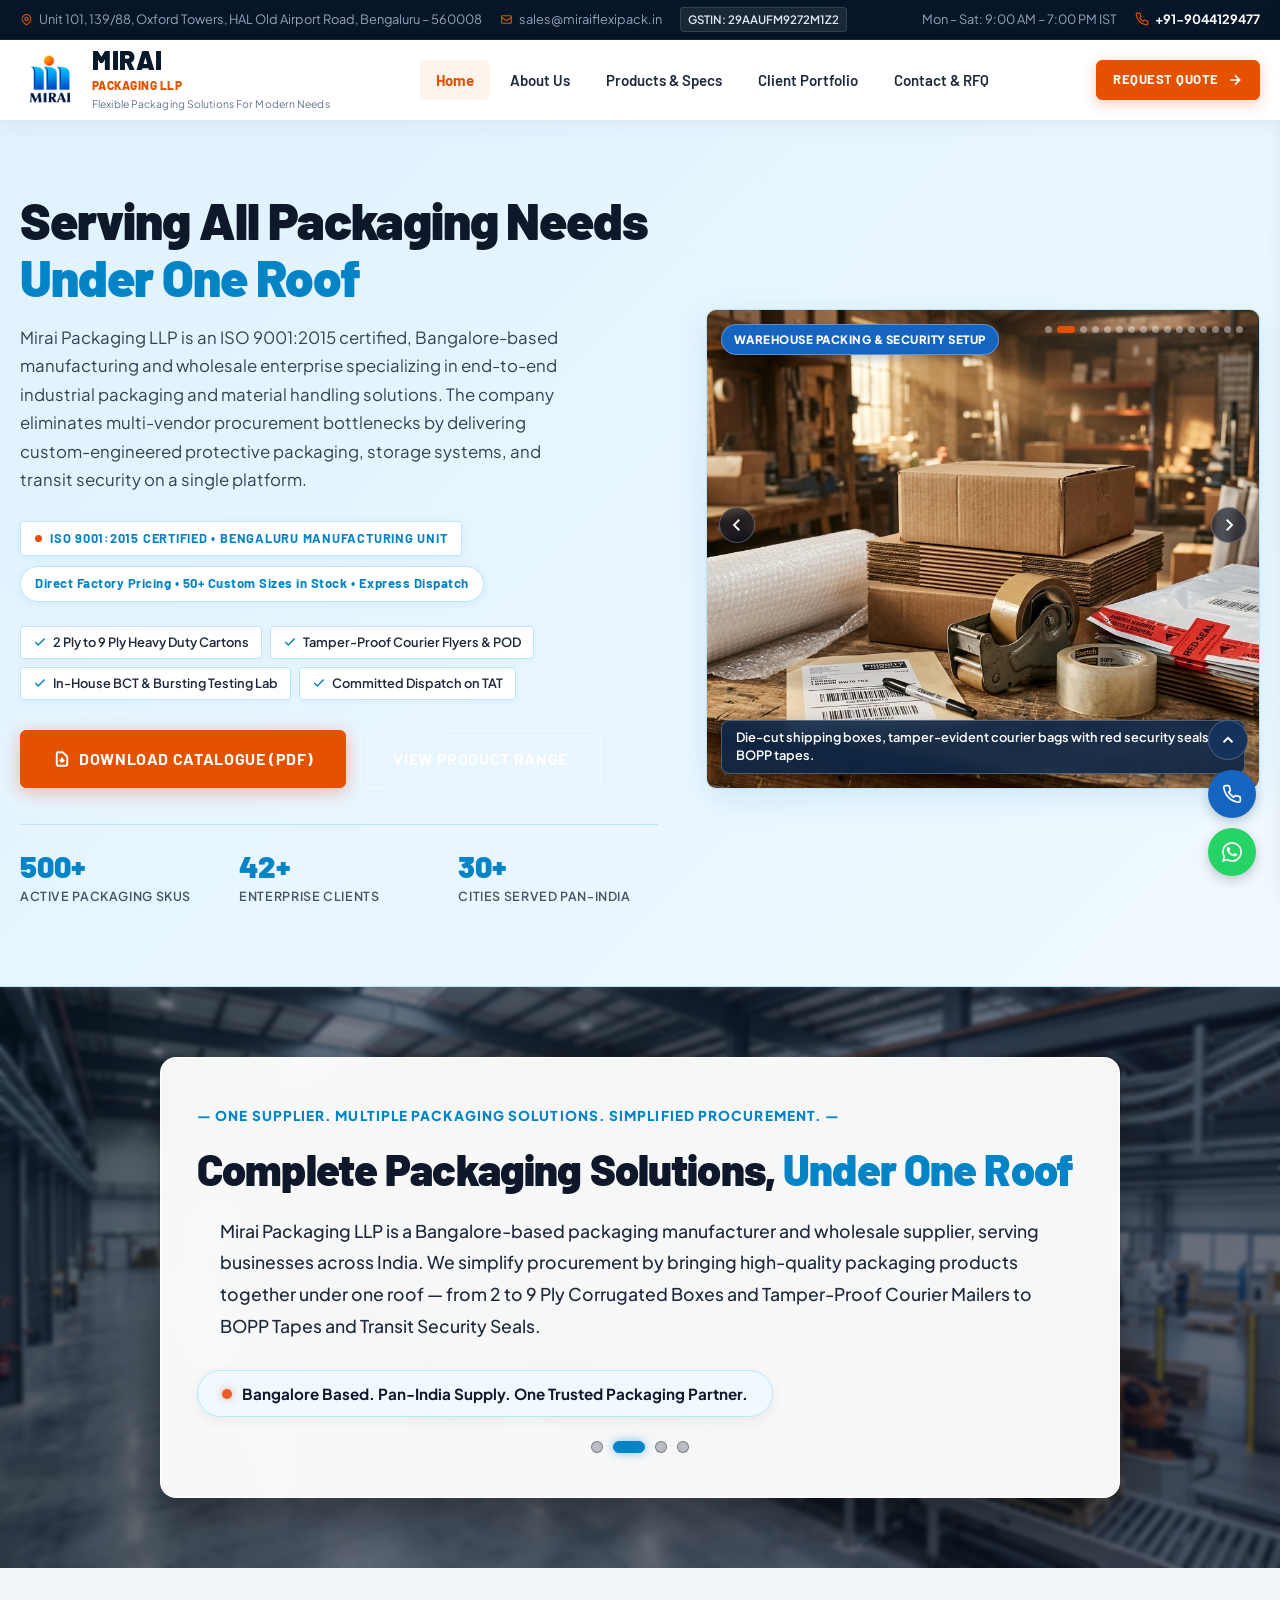
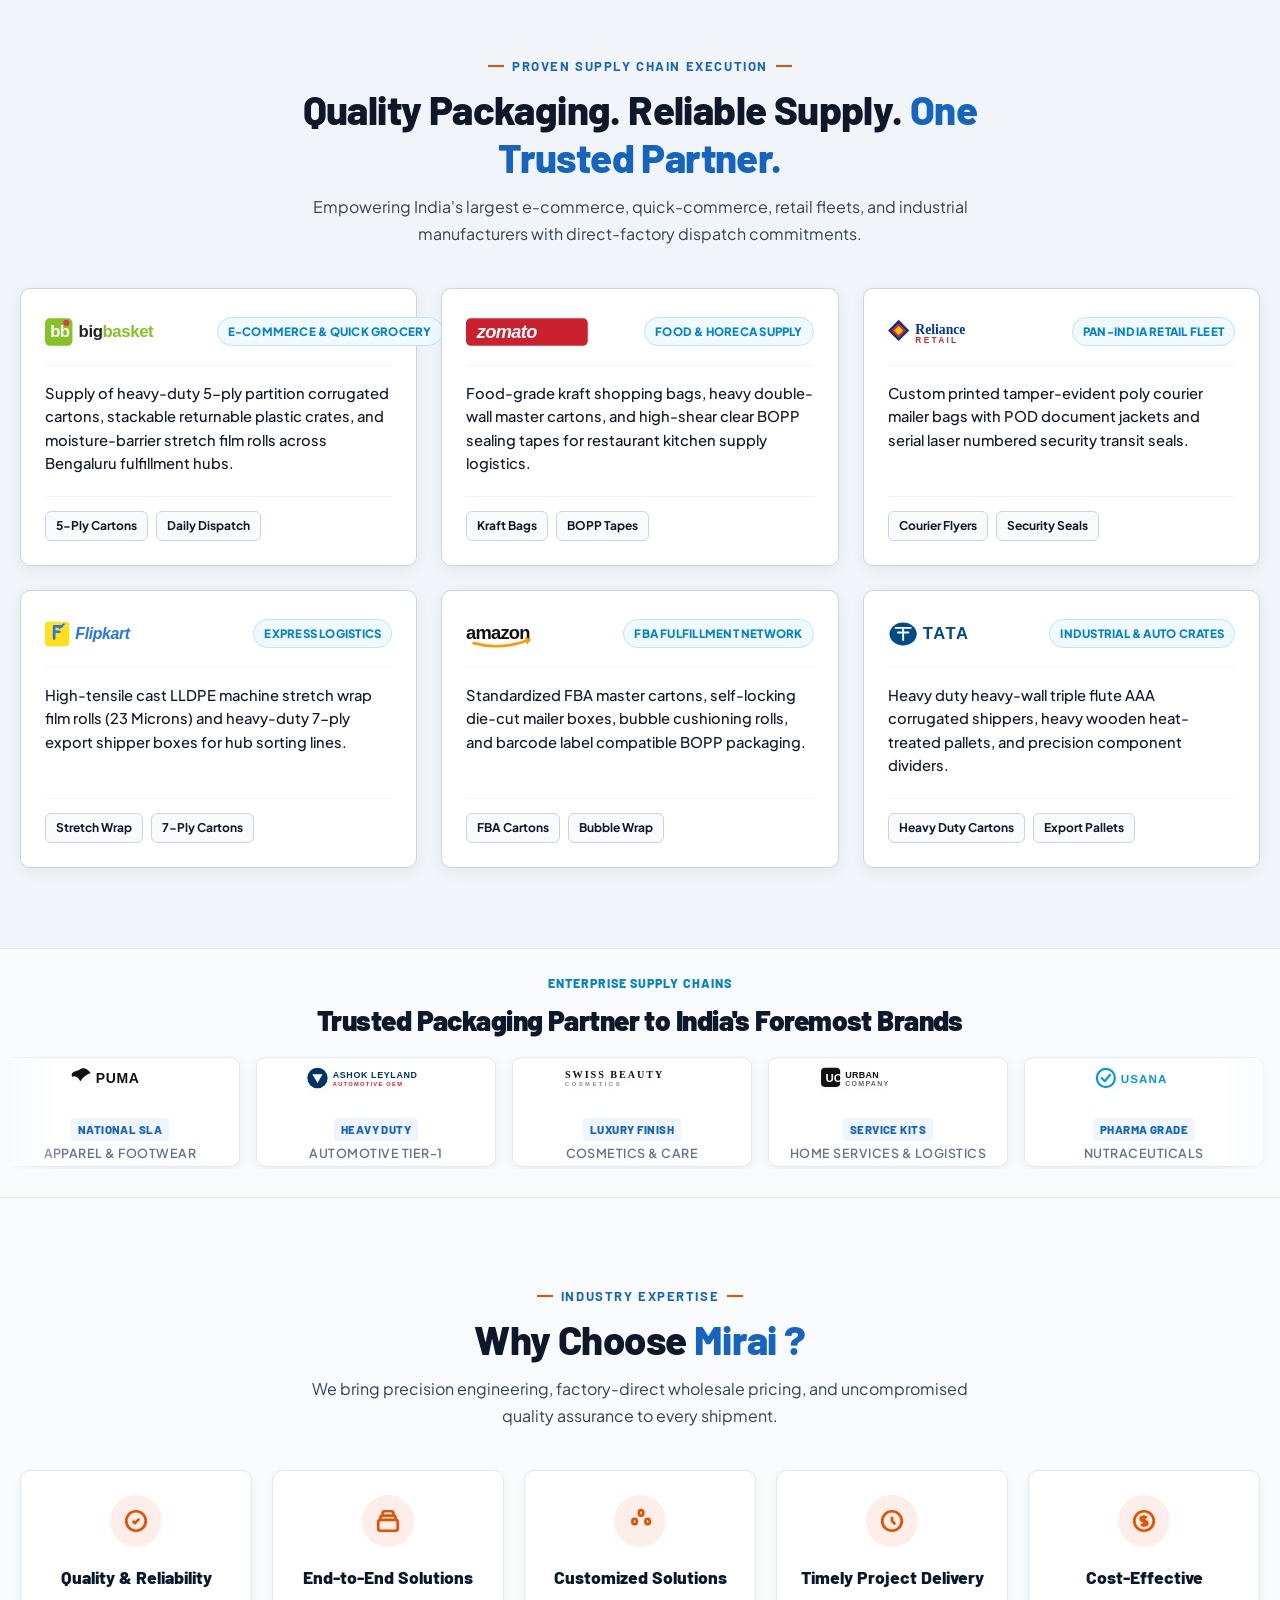
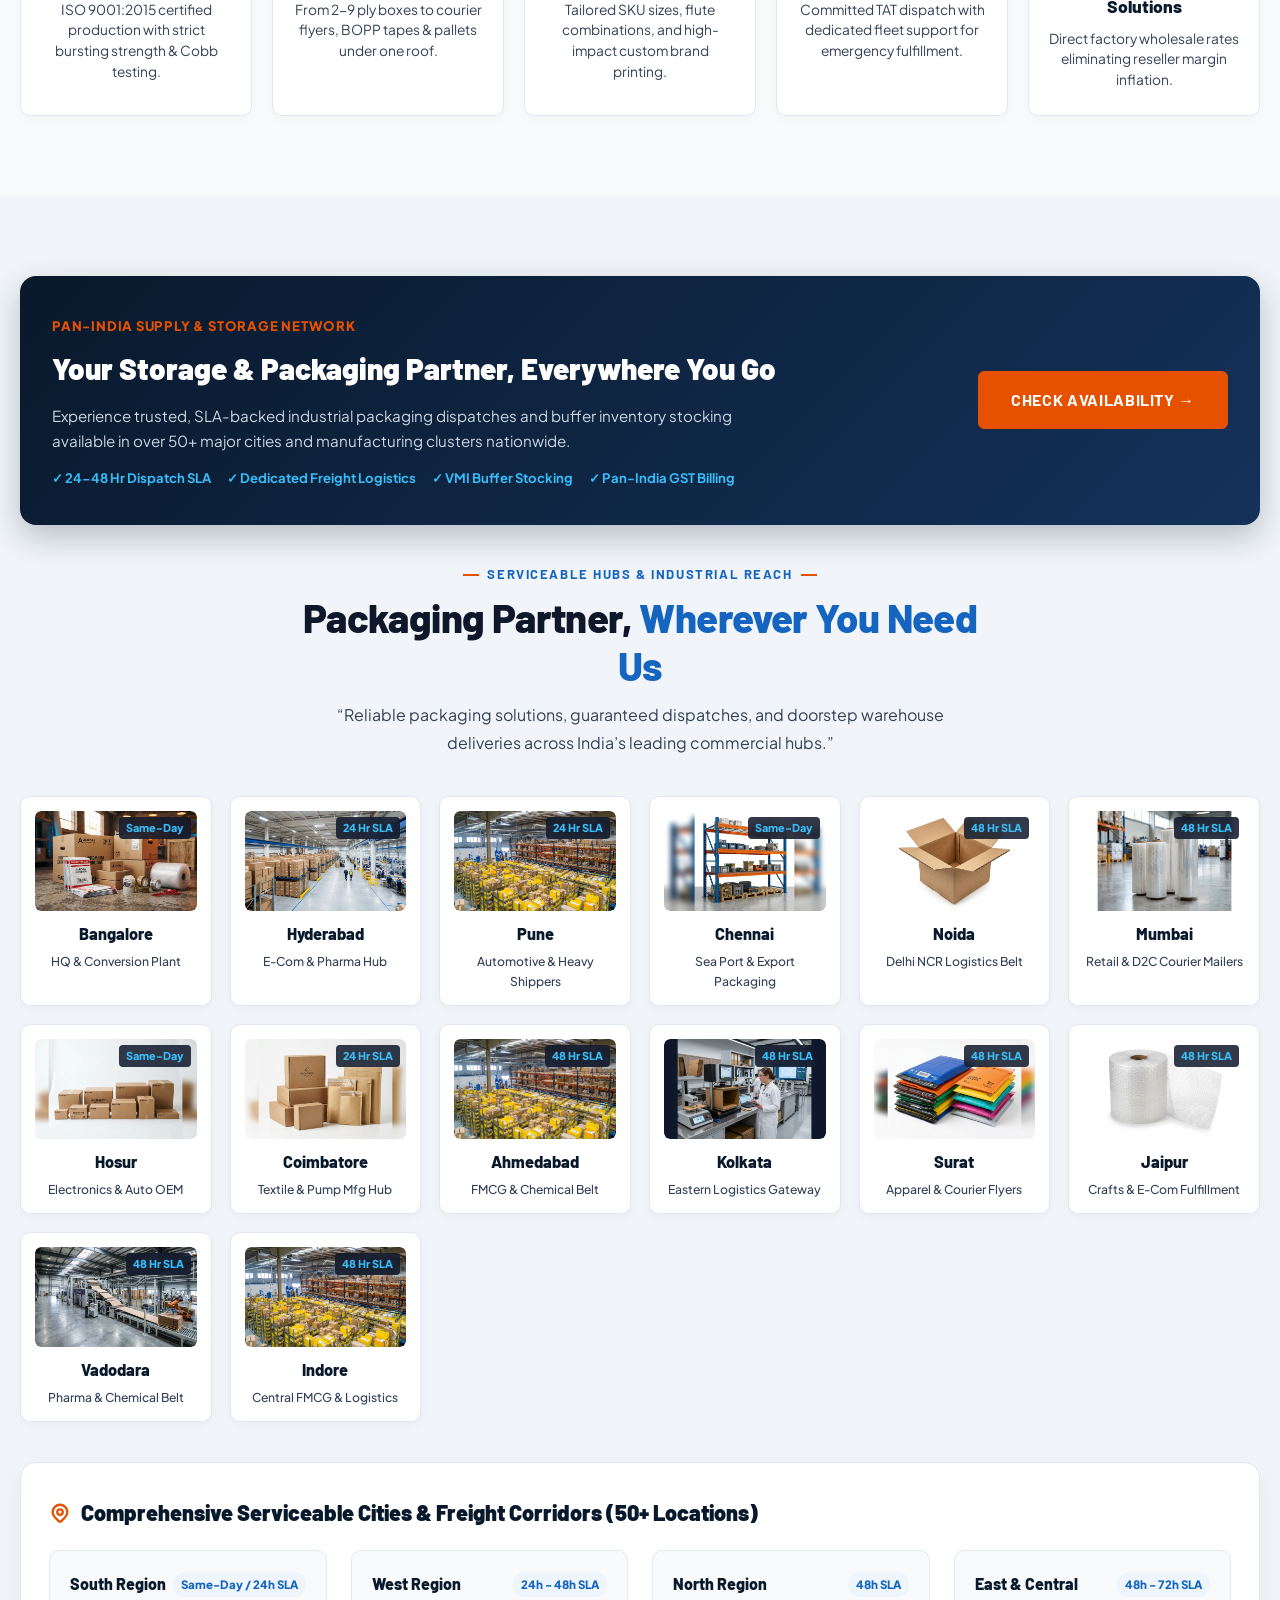
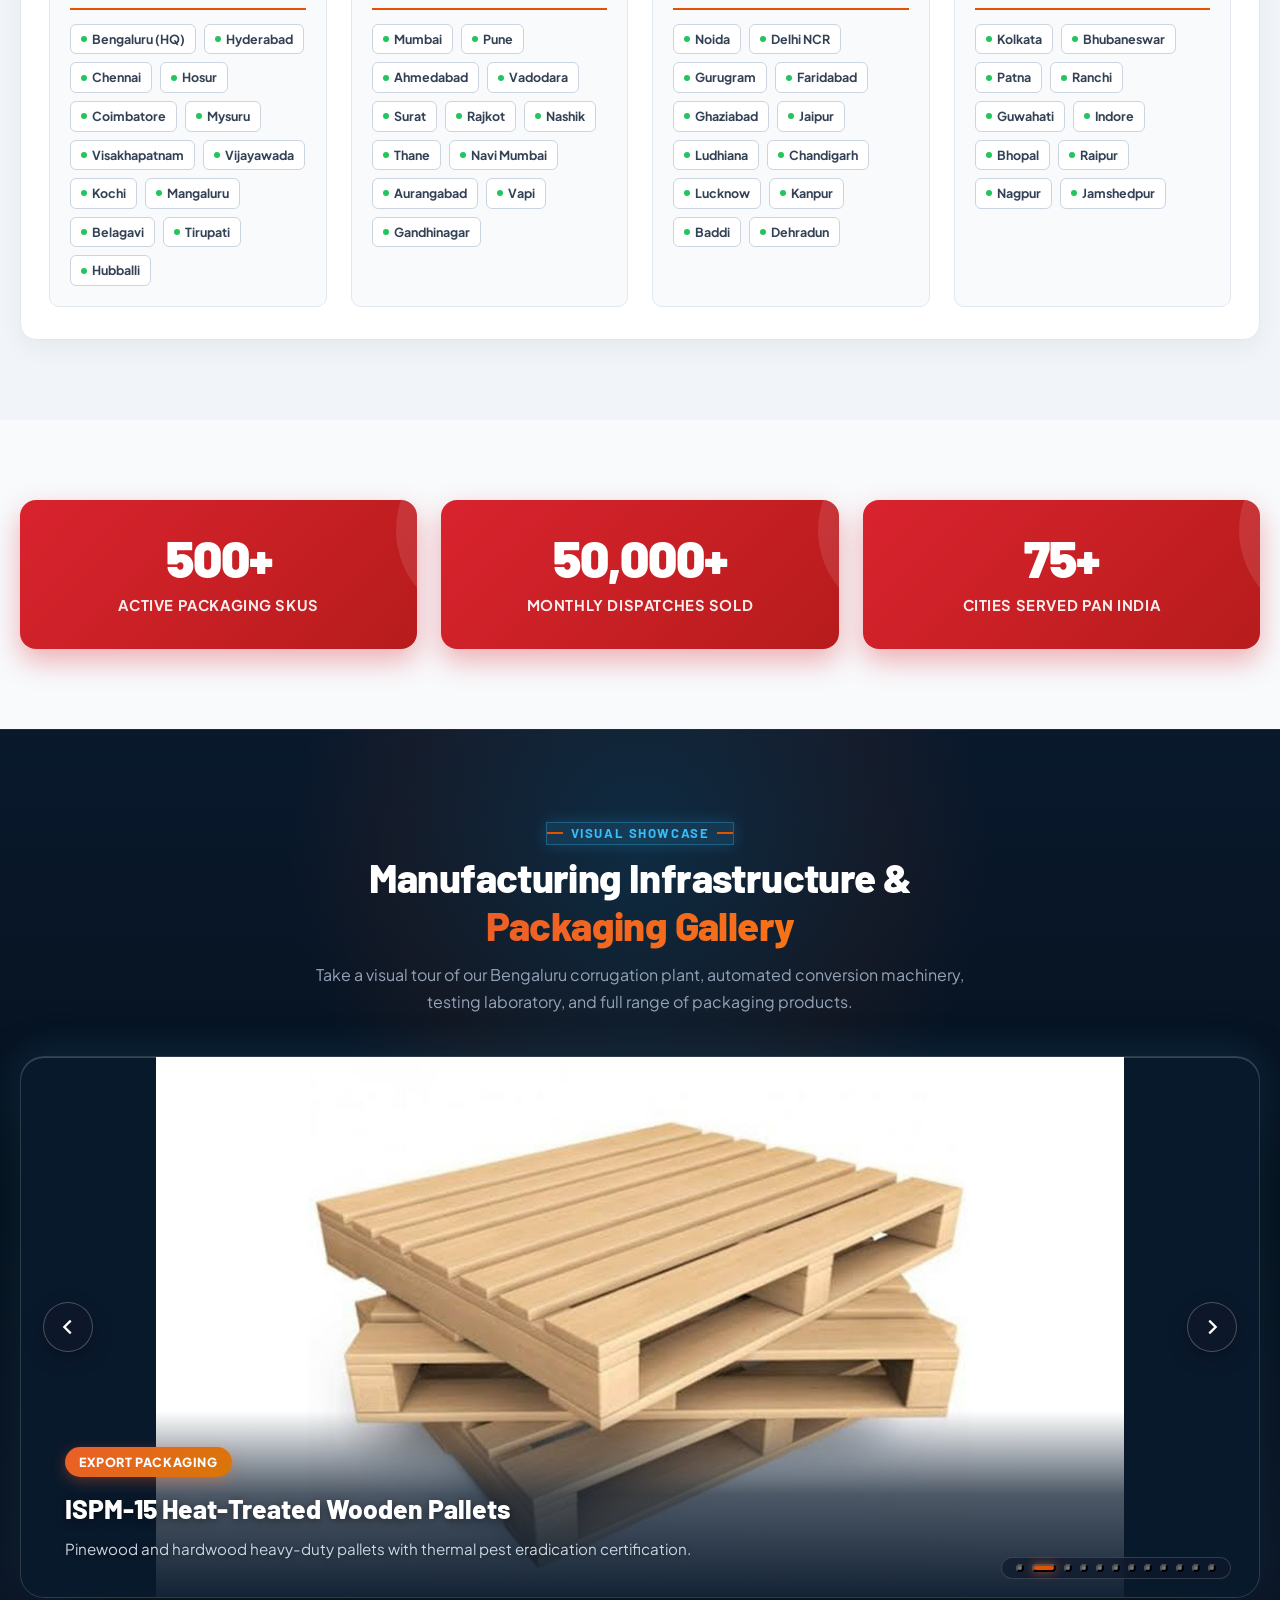
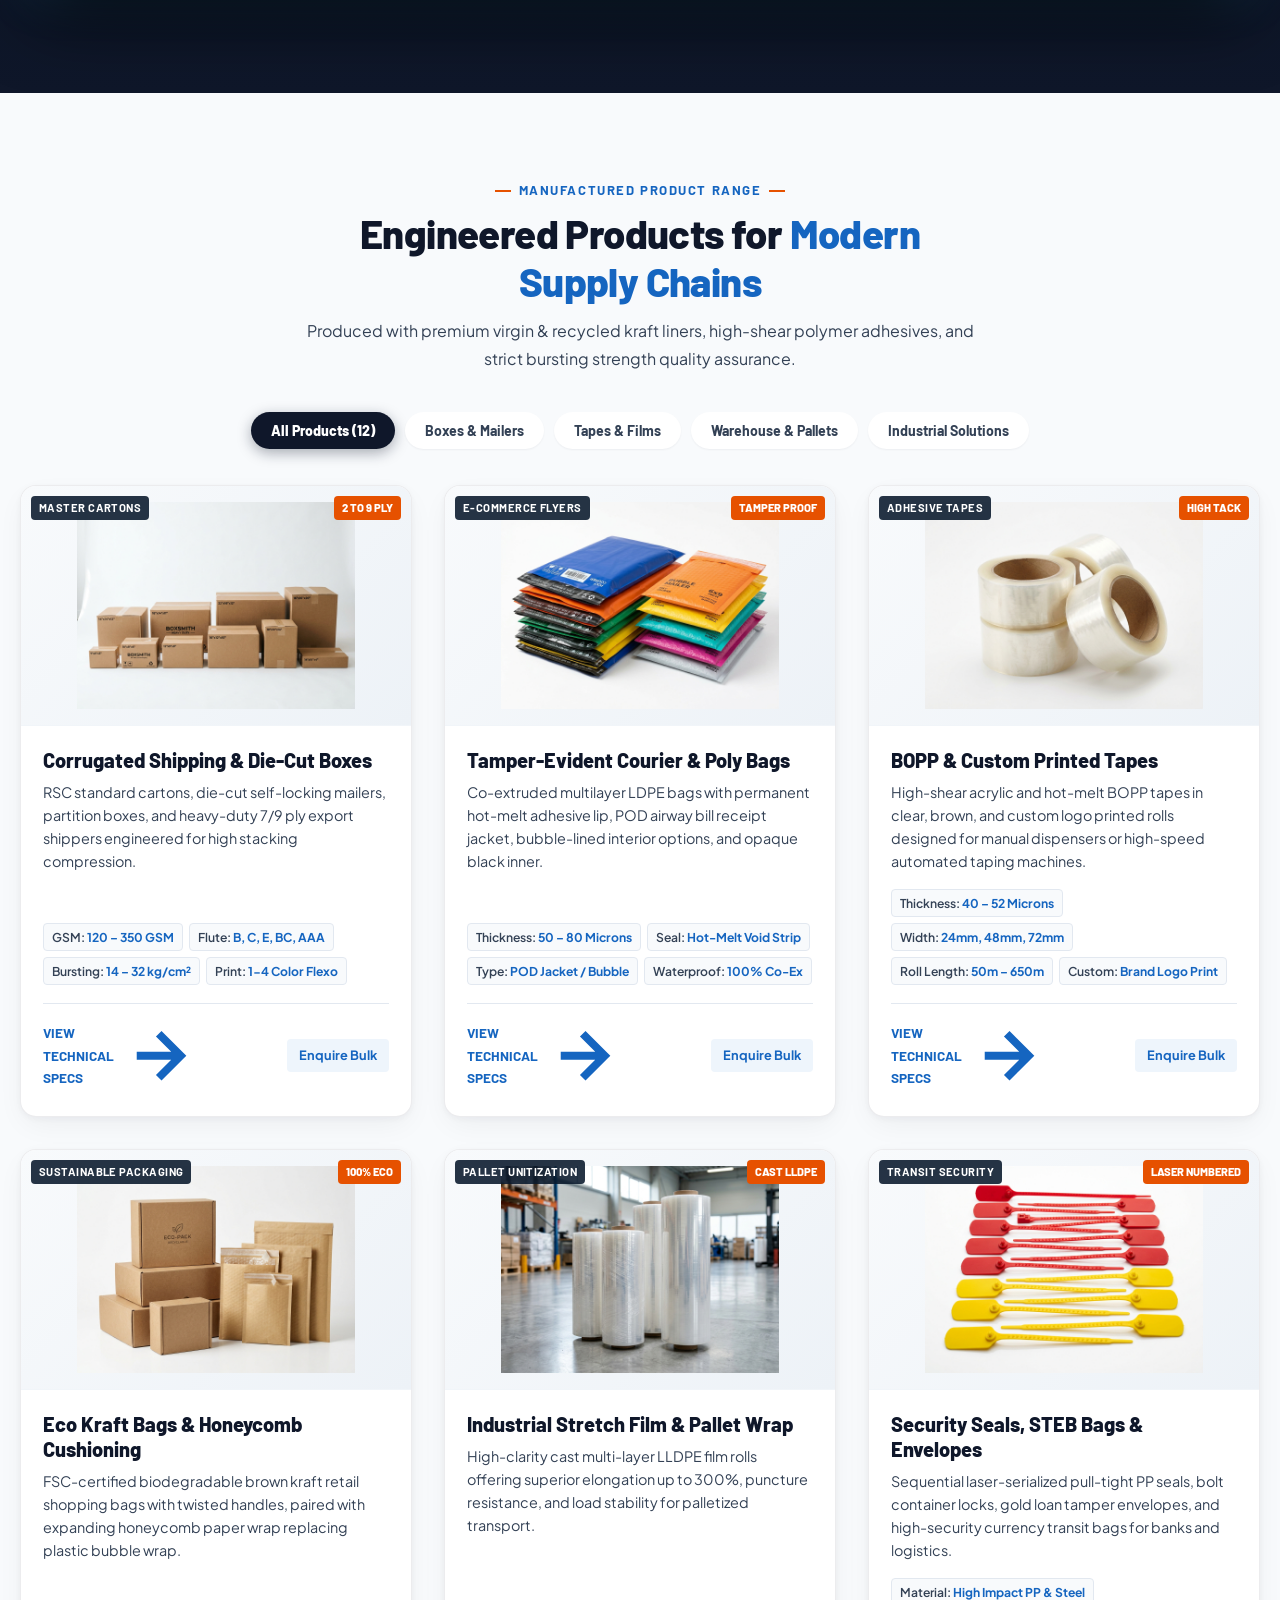
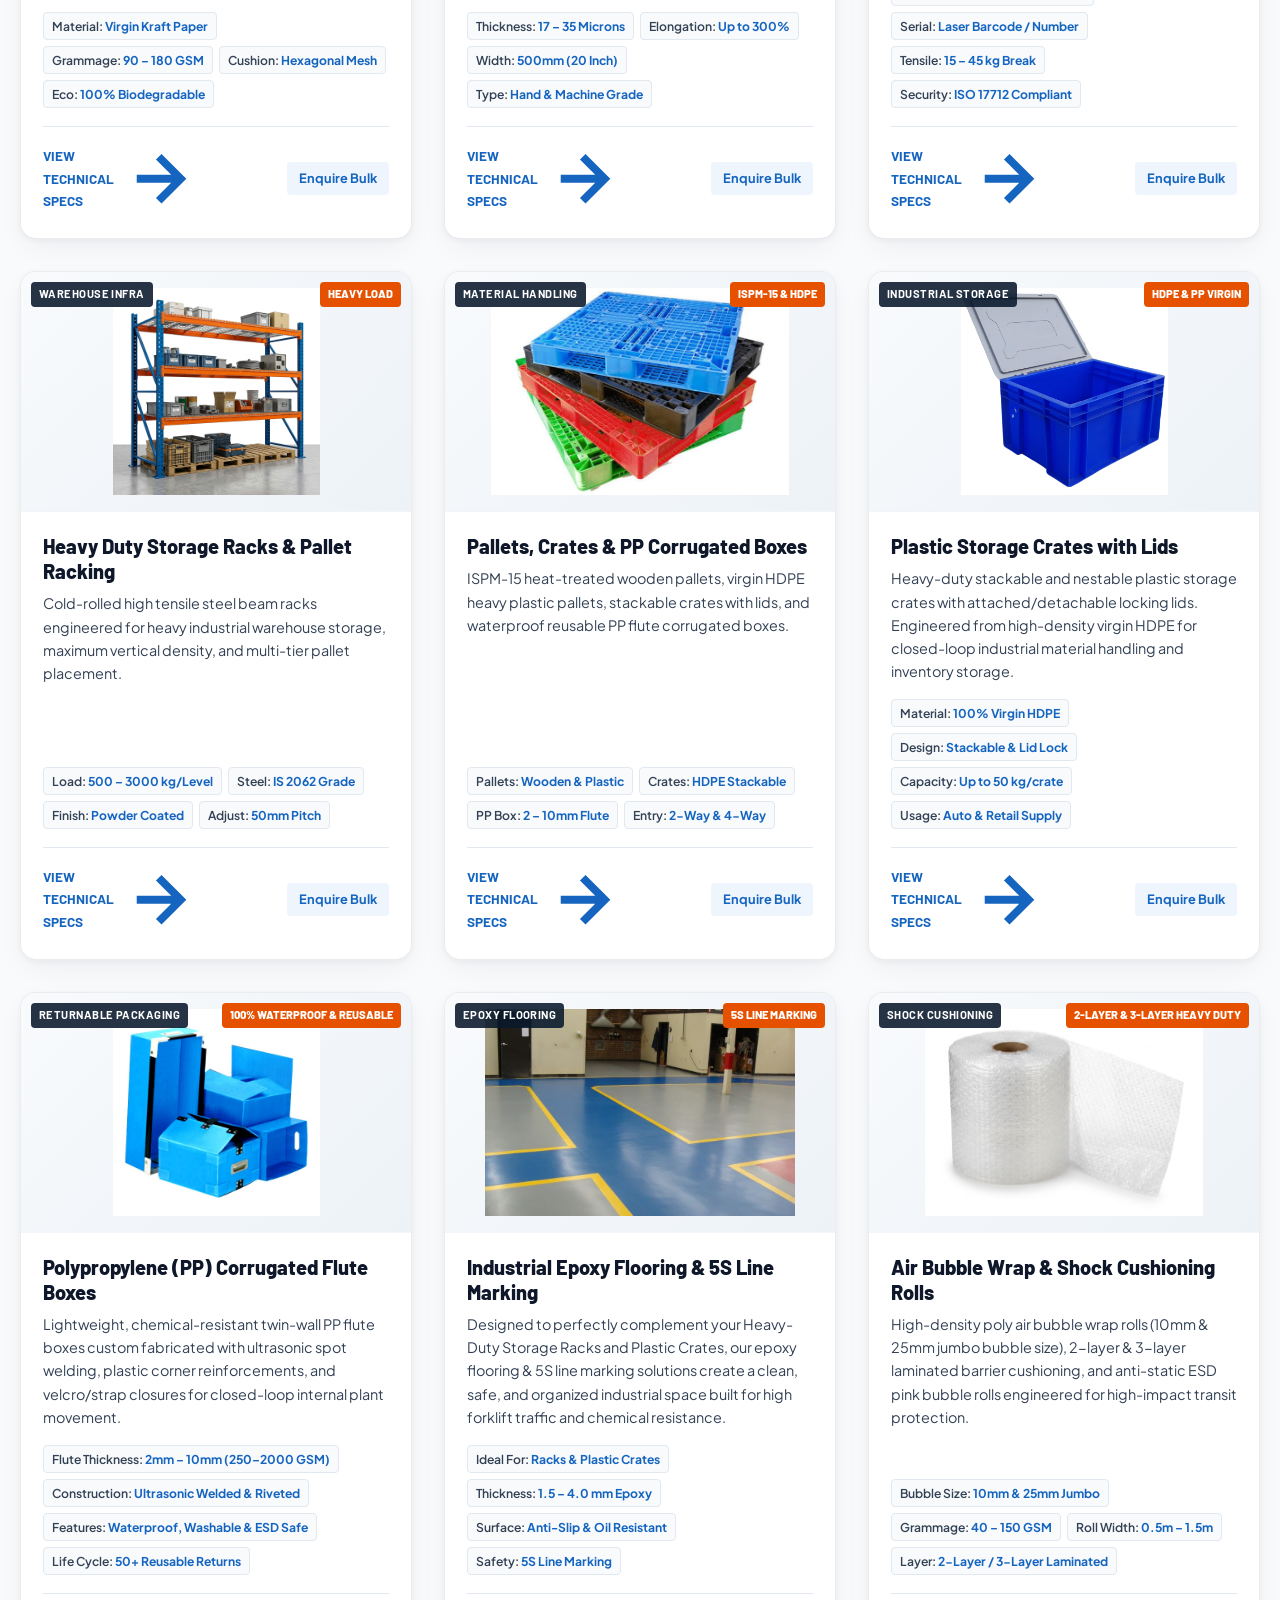
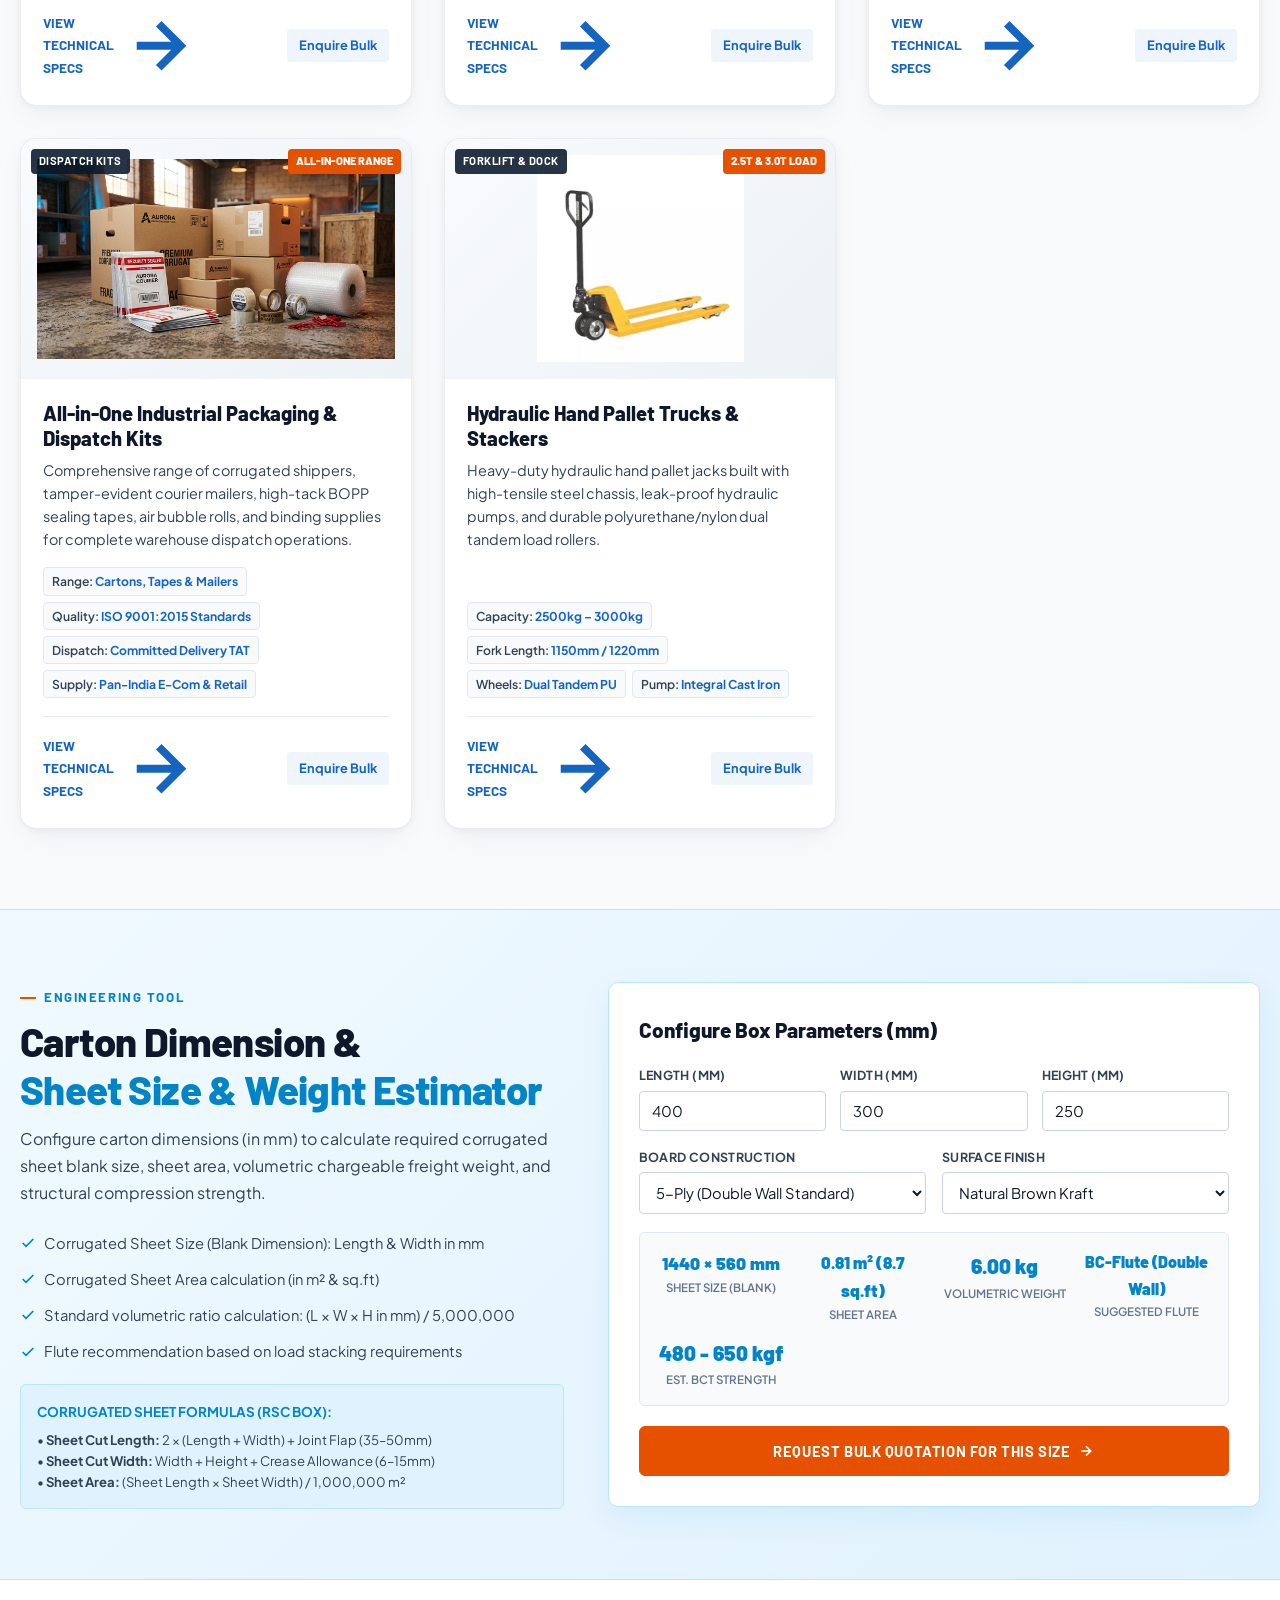
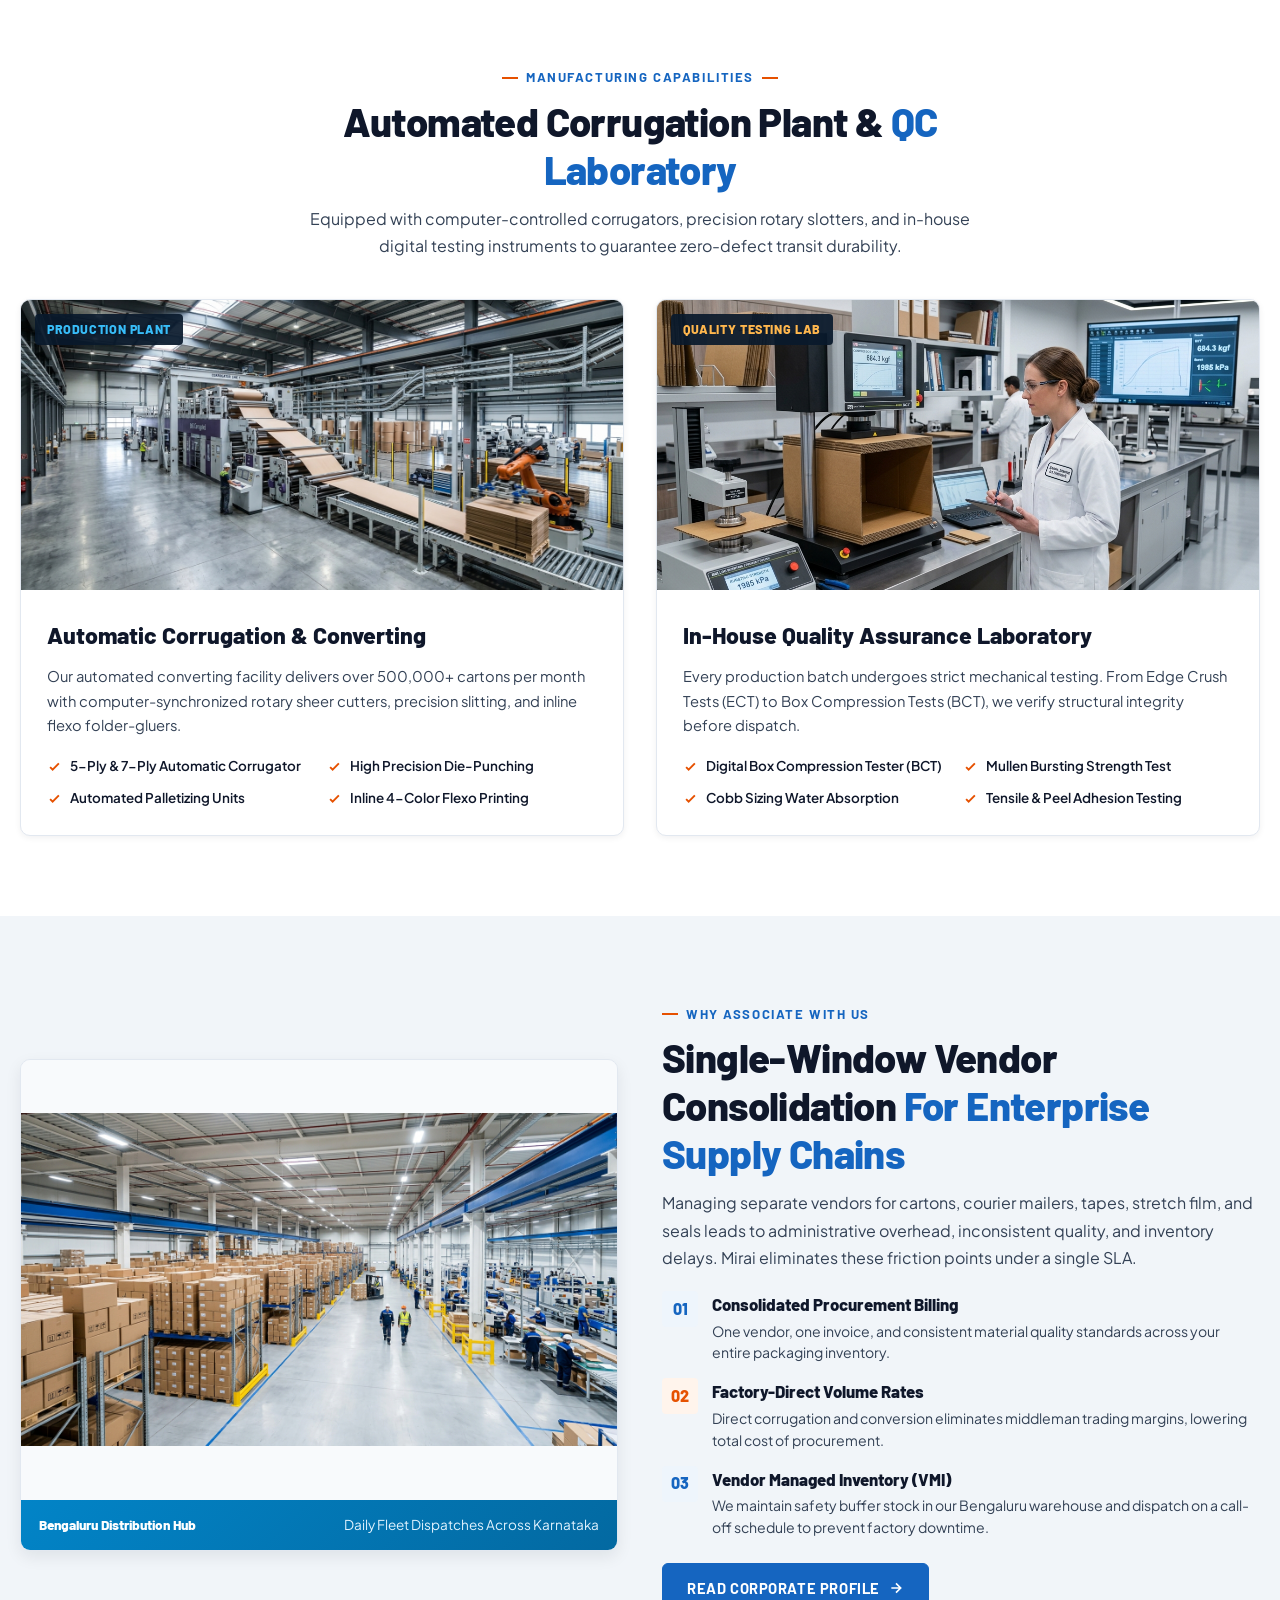
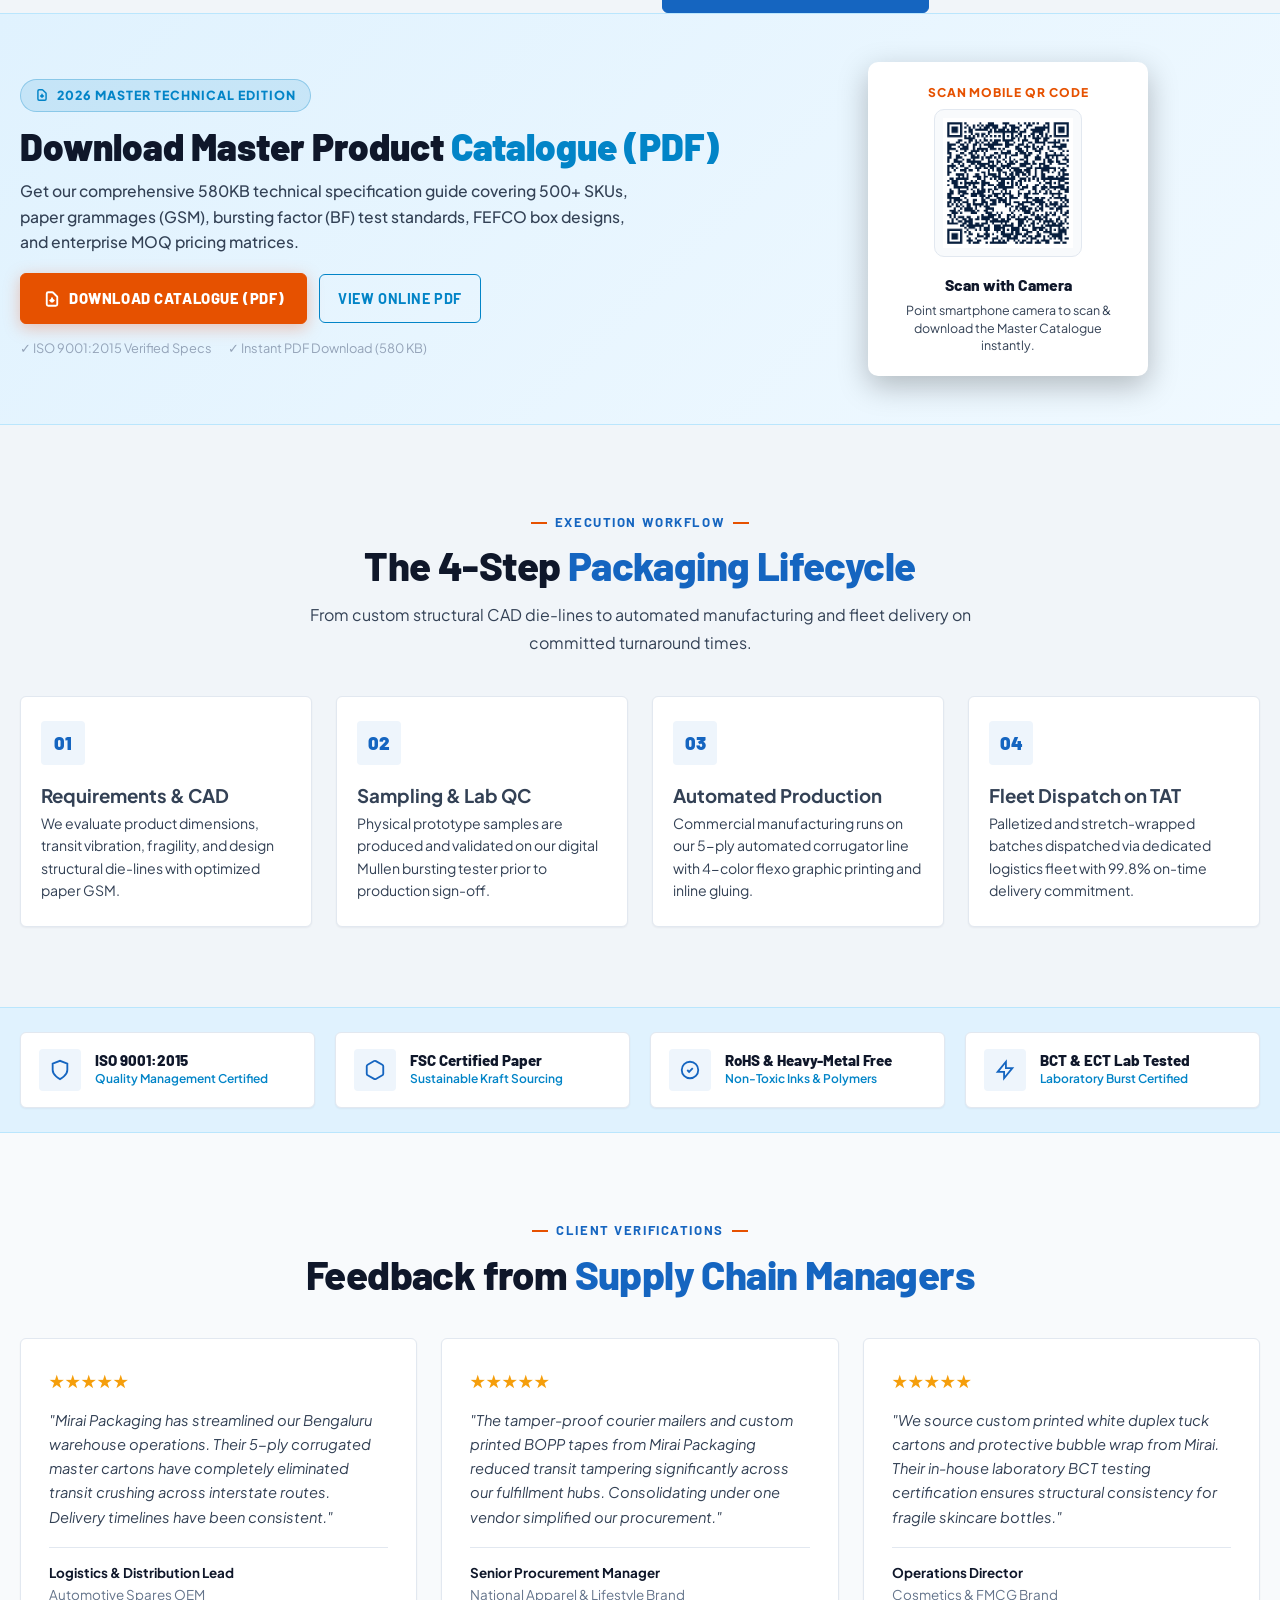
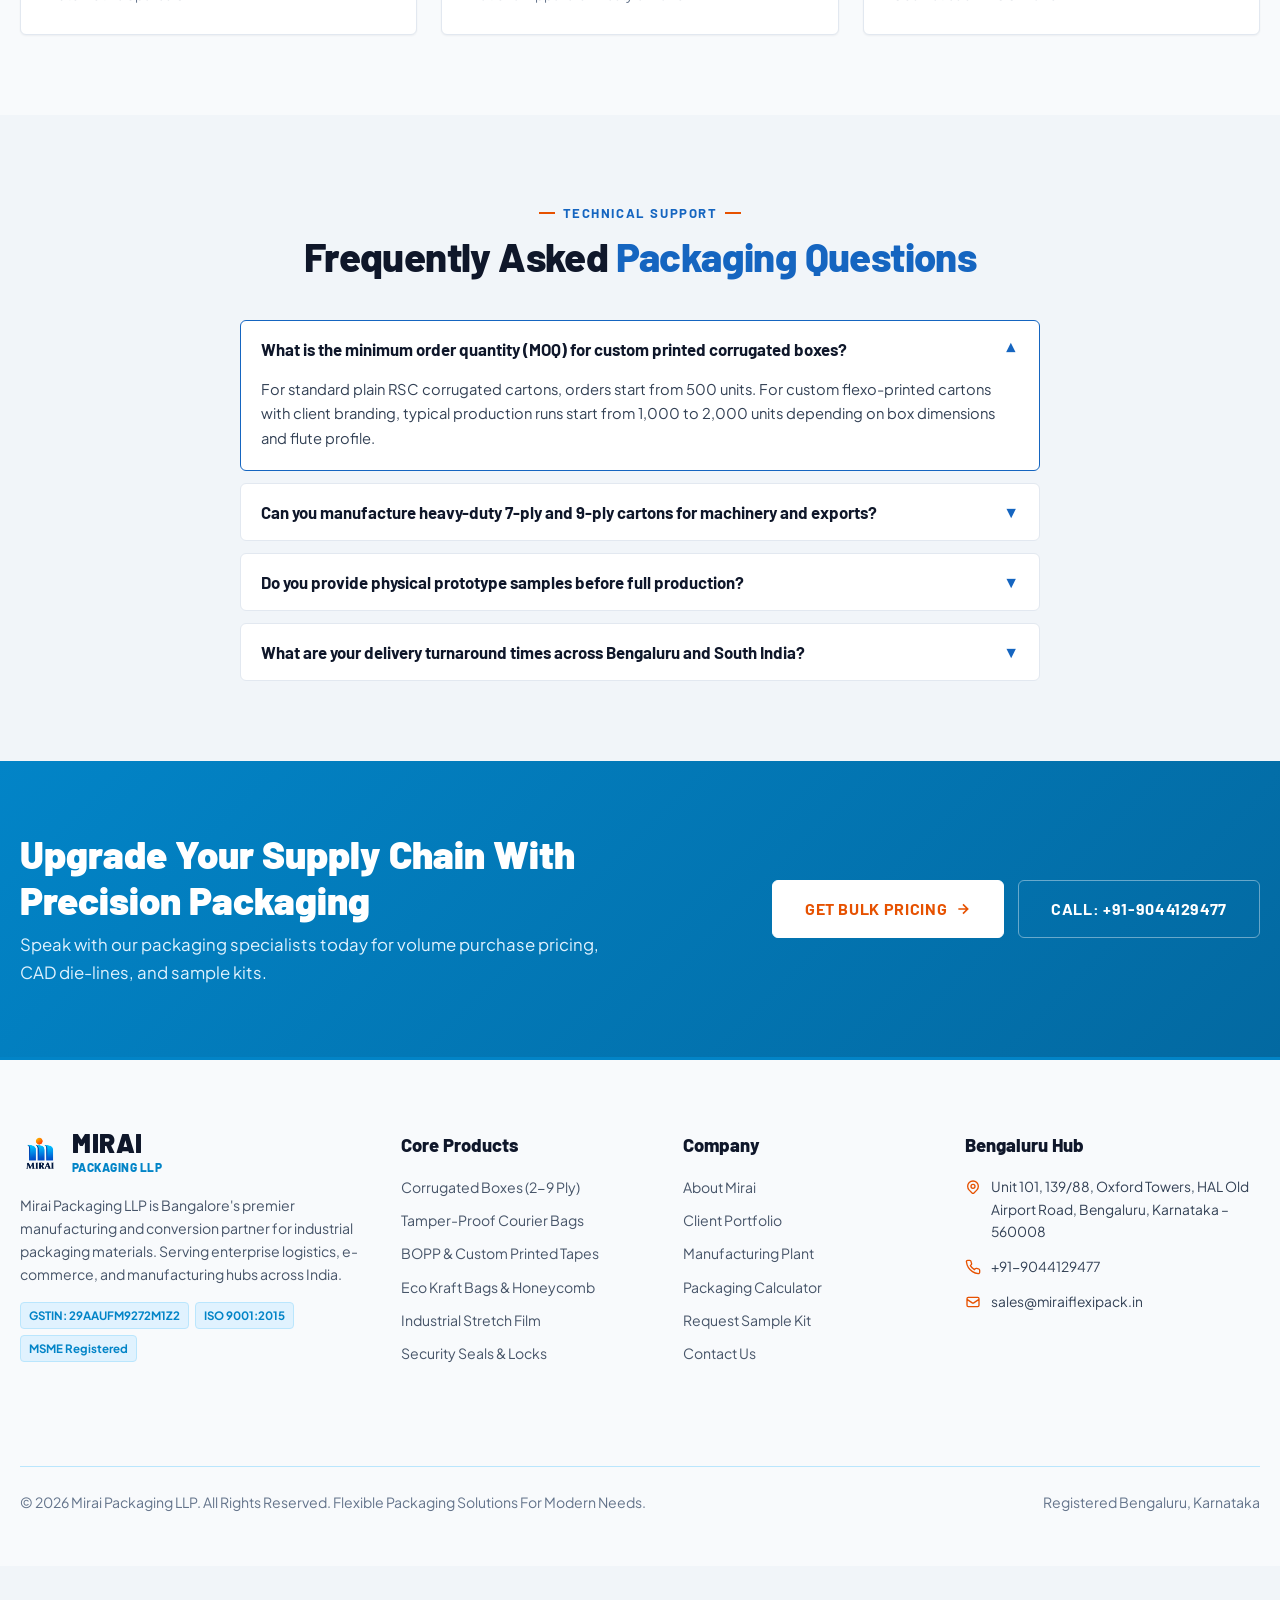
==== commit 46abf399: "Update site-wide Light Blue & White brand theme and fix automatic carousel sliding" ====
--- a/index.html
+++ b/index.html
@@ -230,6 +230,78 @@
                 <div class="hero-slide-desc">Factory-direct corrugated boxes, courier flyers, tapes, security seals &amp; protective cushioning.</div>
               </div>
 
+              <div class="hero-slide">
+                <img src="images/product_photo_4.jpg" alt="Plastic Storage Crate with Lid" />
+                <div class="hero-slide-badge">Plastic Storage Crate with Lid</div>
+                <div class="hero-slide-desc">Heavy-duty stackable HDPE plastic crates with lid lock for industrial material handling.</div>
+              </div>
+
+              <div class="hero-slide">
+                <img src="images/product_photo_5.jpg" alt="PP Flute Corrugated Box" />
+                <div class="hero-slide-badge">PP Corrugated Flute Box</div>
+                <div class="hero-slide-desc">Waterproof, chemical-resistant twin-wall polypropylene boxes for reusable closed-loop logistics.</div>
+              </div>
+
+              <div class="hero-slide">
+                <img src="images/product_photo_7.jpg" alt="Industrial Packaging Materials" />
+                <div class="hero-slide-badge">Industrial Packaging Materials</div>
+                <div class="hero-slide-desc">Complete range of stretch films, bubble wrap, poly mailers &amp; strapping solutions.</div>
+              </div>
+
+              <div class="hero-slide">
+                <img src="images/heavy_duty_rack.jpg" alt="Heavy Duty Industrial Pallet Racks" />
+                <div class="hero-slide-badge">Heavy Duty Industrial Racks</div>
+                <div class="hero-slide-desc">High-capacity warehouse pallet racking systems designed for heavy pallet storage.</div>
+              </div>
+
+              <div class="hero-slide">
+                <img src="images/heavy_duty_rack_row.jpg" alt="Warehouse Selective Pallet Racking System" />
+                <div class="hero-slide-badge">Warehouse Racking Systems</div>
+                <div class="hero-slide-desc">Custom modular racking aisles engineered for maximum vertical storage density.</div>
+              </div>
+
+              <div class="hero-slide">
+                <img src="images/product_photo_8.jpg" alt="Multi-Layer Protective Wrap" />
+                <div class="hero-slide-badge">Protective Cushioning Rolls</div>
+                <div class="hero-slide-desc">Multi-layer air bubble rolls &amp; EPE foam sheets for fragile item protection.</div>
+              </div>
+
+              <div class="hero-slide">
+                <img src="images/product_photo_9.jpg" alt="Industrial Packaging Tapes" />
+                <div class="hero-slide-badge">High-Tack Industrial BOPP Tapes</div>
+                <div class="hero-slide-desc">Heavy-duty acrylic self-adhesive BOPP sealing tapes in custom sizes &amp; prints.</div>
+              </div>
+
+              <div class="hero-slide">
+                <img src="images/corrugated_box.jpg" alt="Heavy Duty Corrugated Box" />
+                <div class="hero-slide-badge">Heavy-Duty RSC Master Cartons</div>
+                <div class="hero-slide-desc">3-Ply, 5-Ply &amp; 7-Ply corrugated boxes custom engineered for high bursting strength.</div>
+              </div>
+
+              <div class="hero-slide">
+                <img src="images/courier_bag.jpg" alt="Tamper Proof Courier Mailers" />
+                <div class="hero-slide-badge">Co-Ex Poly Courier Mailers</div>
+                <div class="hero-slide-desc">Tamper-evident polyethylene mailers with permanent seal strip for e-commerce.</div>
+              </div>
+
+              <div class="hero-slide">
+                <img src="images/wooden_pallets.jpg" alt="ISPM-15 Heat Treated Wooden Pallets" />
+                <div class="hero-slide-badge">ISPM-15 Export Wooden Pallets</div>
+                <div class="hero-slide-desc">Heat-treated wooden pallets certified for export &amp; heavy logistics load bearing.</div>
+              </div>
+
+              <div class="hero-slide">
+                <img src="images/pp_box.jpg" alt="PP Flute Reusable Boxes" />
+                <div class="hero-slide-badge">PP Corrugated Flute Boxes</div>
+                <div class="hero-slide-desc">Customized fluted PP totes with ultrasonic spot welding &amp; corner edge locks.</div>
+              </div>
+
+              <div class="hero-slide">
+                <img src="images/tape_rolls.jpg" alt="BOPP Packaging Tapes" />
+                <div class="hero-slide-badge">Industrial Packaging Tapes</div>
+                <div class="hero-slide-desc">High-strength carton sealing tapes for secure automated box taping.</div>
+              </div>
+
             </div>
 
             <!-- Slide Controls -->
@@ -262,21 +334,36 @@
     </div>
   </section>
 
-  <!-- SECTION 2: COMPLETE PACKAGING SOLUTIONS UNDER ONE ROOF (PDF SPEC) -->
-  <section class="section-pad bg-neutral" id="under-one-roof">
-    <div class="container">
-      <div class="roof-card-banner text-center" style="max-width: 1000px; margin: 0 auto;">
-        <span class="sub-title">One Supplier. Multiple Packaging Solutions. Simplified Procurement.</span>
-        <h2 class="section-title" style="margin-bottom: 20px;">
+  <!-- SECTION 2: COMPLETE PACKAGING SOLUTIONS UNDER ONE ROOF (AUTO-SLIDING BACKGROUND HERO CAROUSEL) -->
+  <section class="under-one-roof-slider-section" id="under-one-roof">
+    <!-- Background Crossfade Images -->
+    <div class="roof-bg-slider-track" id="roofBgTrack">
+      <div class="roof-bg-slide active" style="background-image: url('images/hero_setup_slide1.jpg');"></div>
+      <div class="roof-bg-slide" style="background-image: url('images/modern_machinery.jpg');"></div>
+      <div class="roof-bg-slide" style="background-image: url('images/corrugated_lineup.jpg');"></div>
+      <div class="roof-bg-slide" style="background-image: url('images/hero_setup_slide4.jpg');"></div>
+    </div>
+    
+    <!-- Dark Overlay for High Contrast Text -->
+    <div class="roof-bg-overlay"></div>
+
+    <!-- Center Content Box with High Contrast Visible Text -->
+    <div class="container relative-z">
+      <div class="roof-banner-content text-center">
+        <span class="roof-sub-badge">— ONE SUPPLIER. MULTIPLE PACKAGING SOLUTIONS. SIMPLIFIED PROCUREMENT. —</span>
+        <h2 class="roof-main-title">
           Complete Packaging Solutions, <span>Under One Roof</span>
         </h2>
-        <p class="section-desc" style="font-size: 1.1rem; line-height: 1.8; color: var(--text-secondary); max-width: 860px; margin: 0 auto 24px auto;">
+        <p class="roof-main-desc">
           Mirai Packaging LLP is a Bangalore-based packaging manufacturer and wholesale supplier, serving businesses across India. We simplify procurement by bringing high-quality packaging products together under one roof — from 2 to 9 Ply Corrugated Boxes and Tamper-Proof Courier Mailers to BOPP Tapes and Transit Security Seals.
         </p>
-        <div style="display: inline-flex; align-items: center; gap: 12px; background: #ffffff; padding: 12px 28px; border-radius: var(--radius-full); border: 1px solid var(--border-subtle); box-shadow: var(--shadow-sm);">
-          <span style="width: 10px; height: 10px; border-radius: 50%; background: var(--orange-brand); display: inline-block;"></span>
-          <strong style="color: var(--navy-dark); font-size: 0.96rem;">Bangalore Based. Pan-India Supply. One Trusted Packaging Partner.</strong>
-        </div>
+        <div class="roof-pill-badge">
+          <span class="roof-pill-dot"></span>
+          <strong>Bangalore Based. Pan-India Supply. One Trusted Packaging Partner.</strong>
+        </div>
+
+        <!-- Slider Navigation Dots -->
+        <div class="roof-slider-dots" id="roofDots"></div>
       </div>
     </div>
   </section>
@@ -380,6 +467,241 @@
           <div class="enterprise-card-chips">
             <span class="enterprise-chip">Heavy Duty Cartons</span>
             <span class="enterprise-chip">Export Pallets</span>
+          </div>
+        </div>
+      </div>
+    </div>
+  </section>
+
+  <!-- ENTERPRISE CLIENT PARTNERS TICKER -->
+  <section class="brand-ticker-section">
+    <div class="container">
+      <div class="brand-ticker-header">
+        <span class="ticker-badge">Enterprise Supply Chains</span>
+        <h3 class="ticker-heading">Trusted Packaging Partner to India's Foremost Brands</h3>
+      </div>
+    </div>
+    <div class="ticker-slider-wrap">
+      <div class="ticker-track">
+        <!-- PUMA -->
+        <div class="ticker-card">
+          <img src="images/logo_puma.svg" alt="PUMA India" class="ticker-logo-img" />
+          <div class="ticker-card-meta">
+            <span class="brand-tag">National SLA</span>
+            <span class="brand-sector">Apparel &amp; Footwear</span>
+          </div>
+        </div>
+
+        <!-- Ashok Leyland -->
+        <div class="ticker-card">
+          <img src="images/logo_ashok_leyland.svg" alt="Ashok Leyland" class="ticker-logo-img" />
+          <div class="ticker-card-meta">
+            <span class="brand-tag">Heavy Duty</span>
+            <span class="brand-sector">Automotive Tier-1</span>
+          </div>
+        </div>
+
+        <!-- Swiss Beauty -->
+        <div class="ticker-card">
+          <img src="images/logo_swiss_beauty.svg" alt="Swiss Beauty" class="ticker-logo-img" />
+          <div class="ticker-card-meta">
+            <span class="brand-tag">Luxury Finish</span>
+            <span class="brand-sector">Cosmetics &amp; Care</span>
+          </div>
+        </div>
+
+        <!-- Urban Company -->
+        <div class="ticker-card">
+          <img src="images/logo_urban_company.svg" alt="Urban Company" class="ticker-logo-img" />
+          <div class="ticker-card-meta">
+            <span class="brand-tag">Service Kits</span>
+            <span class="brand-sector">Home Services &amp; Logistics</span>
+          </div>
+        </div>
+
+        <!-- USANA -->
+        <div class="ticker-card">
+          <img src="images/logo_usana.svg" alt="USANA Health" class="ticker-logo-img" />
+          <div class="ticker-card-meta">
+            <span class="brand-tag">Pharma Grade</span>
+            <span class="brand-sector">Nutraceuticals</span>
+          </div>
+        </div>
+
+        <!-- Arvind Fashions -->
+        <div class="ticker-card">
+          <img src="images/logo_arvind_fashions.svg" alt="Arvind Fashions" class="ticker-logo-img" />
+          <div class="ticker-card-meta">
+            <span class="brand-tag">Export Cartons</span>
+            <span class="brand-sector">Garment Retail</span>
+          </div>
+        </div>
+
+        <!-- Wrogn / USPL -->
+        <div class="ticker-card">
+          <img src="images/logo_wrogn.svg" alt="WROGN USPL" class="ticker-logo-img" />
+          <div class="ticker-card-meta">
+            <span class="brand-tag">Fashion Retail</span>
+            <span class="brand-sector">Youth Lifestyle</span>
+          </div>
+        </div>
+
+        <!-- Banking Security -->
+        <div class="ticker-card">
+          <img src="images/logo_banking.svg" alt="Banking Partners" class="ticker-logo-img" />
+          <div class="ticker-card-meta">
+            <span class="brand-tag">Tamper Evident</span>
+            <span class="brand-sector">IDBI &bull; KVB &bull; Equitas</span>
+          </div>
+        </div>
+
+        <!-- Master Chow -->
+        <div class="ticker-card">
+          <img src="images/logo_master_chow.svg" alt="Master Chow" class="ticker-logo-img" />
+          <div class="ticker-card-meta">
+            <span class="brand-tag">Transit Safe</span>
+            <span class="brand-sector">D2C Gourmet Food</span>
+          </div>
+        </div>
+
+        <!-- HealthFarm -->
+        <div class="ticker-card">
+          <img src="images/logo_healthfarm.svg" alt="HealthFarm" class="ticker-logo-img" />
+          <div class="ticker-card-meta">
+            <span class="brand-tag">Clean Pack</span>
+            <span class="brand-sector">Sports Nutrition</span>
+          </div>
+        </div>
+
+        <!-- Zepto -->
+        <div class="ticker-card">
+          <img src="images/logo_zepto.svg" alt="Zepto" class="ticker-logo-img" />
+          <div class="ticker-card-meta">
+            <span class="brand-tag">10-Min Dispatch</span>
+            <span class="brand-sector">Dark Store &amp; Quick Retail</span>
+          </div>
+        </div>
+
+        <!-- Haldiram's -->
+        <div class="ticker-card">
+          <img src="images/logo_haldiram.svg" alt="Haldiram's" class="ticker-logo-img" />
+          <div class="ticker-card-meta">
+            <span class="brand-tag">FMCG Grade</span>
+            <span class="brand-sector">Food Processing</span>
+          </div>
+        </div>
+
+        <!-- Aditya Birla Fashion -->
+        <div class="ticker-card">
+          <img src="images/logo_aditya_birla.svg" alt="Aditya Birla Fashion" class="ticker-logo-img" />
+          <div class="ticker-card-meta">
+            <span class="brand-tag">ABFRL Retail</span>
+            <span class="brand-sector">Apparel &amp; Retail</span>
+          </div>
+        </div>
+
+        <!-- DUPLICATE SET FOR SEAMLESS INFINITE MARQUEE LOOP -->
+        <div class="ticker-card">
+          <img src="images/logo_puma.svg" alt="PUMA India" class="ticker-logo-img" />
+          <div class="ticker-card-meta">
+            <span class="brand-tag">National SLA</span>
+            <span class="brand-sector">Apparel &amp; Footwear</span>
+          </div>
+        </div>
+
+        <div class="ticker-card">
+          <img src="images/logo_ashok_leyland.svg" alt="Ashok Leyland" class="ticker-logo-img" />
+          <div class="ticker-card-meta">
+            <span class="brand-tag">Heavy Duty</span>
+            <span class="brand-sector">Automotive Tier-1</span>
+          </div>
+        </div>
+
+        <div class="ticker-card">
+          <img src="images/logo_swiss_beauty.svg" alt="Swiss Beauty" class="ticker-logo-img" />
+          <div class="ticker-card-meta">
+            <span class="brand-tag">Luxury Finish</span>
+            <span class="brand-sector">Cosmetics &amp; Care</span>
+          </div>
+        </div>
+
+        <div class="ticker-card">
+          <img src="images/logo_urban_company.svg" alt="Urban Company" class="ticker-logo-img" />
+          <div class="ticker-card-meta">
+            <span class="brand-tag">Service Kits</span>
+            <span class="brand-sector">Home Services &amp; Logistics</span>
+          </div>
+        </div>
+
+        <div class="ticker-card">
+          <img src="images/logo_usana.svg" alt="USANA Health" class="ticker-logo-img" />
+          <div class="ticker-card-meta">
+            <span class="brand-tag">Pharma Grade</span>
+            <span class="brand-sector">Nutraceuticals</span>
+          </div>
+        </div>
+
+        <div class="ticker-card">
+          <img src="images/logo_arvind_fashions.svg" alt="Arvind Fashions" class="ticker-logo-img" />
+          <div class="ticker-card-meta">
+            <span class="brand-tag">Export Cartons</span>
+            <span class="brand-sector">Garment Retail</span>
+          </div>
+        </div>
+
+        <div class="ticker-card">
+          <img src="images/logo_wrogn.svg" alt="WROGN USPL" class="ticker-logo-img" />
+          <div class="ticker-card-meta">
+            <span class="brand-tag">Fashion Retail</span>
+            <span class="brand-sector">Youth Lifestyle</span>
+          </div>
+        </div>
+
+        <div class="ticker-card">
+          <img src="images/logo_banking.svg" alt="Banking Partners" class="ticker-logo-img" />
+          <div class="ticker-card-meta">
+            <span class="brand-tag">Tamper Evident</span>
+            <span class="brand-sector">IDBI &bull; KVB &bull; Equitas</span>
+          </div>
+        </div>
+
+        <div class="ticker-card">
+          <img src="images/logo_master_chow.svg" alt="Master Chow" class="ticker-logo-img" />
+          <div class="ticker-card-meta">
+            <span class="brand-tag">Transit Safe</span>
+            <span class="brand-sector">D2C Gourmet Food</span>
+          </div>
+        </div>
+
+        <div class="ticker-card">
+          <img src="images/logo_healthfarm.svg" alt="HealthFarm" class="ticker-logo-img" />
+          <div class="ticker-card-meta">
+            <span class="brand-tag">Clean Pack</span>
+            <span class="brand-sector">Sports Nutrition</span>
+          </div>
+        </div>
+
+        <div class="ticker-card">
+          <img src="images/logo_zepto.svg" alt="Zepto" class="ticker-logo-img" />
+          <div class="ticker-card-meta">
+            <span class="brand-tag">10-Min Dispatch</span>
+            <span class="brand-sector">Dark Store &amp; Quick Retail</span>
+          </div>
+        </div>
+
+        <div class="ticker-card">
+          <img src="images/logo_haldiram.svg" alt="Haldiram's" class="ticker-logo-img" />
+          <div class="ticker-card-meta">
+            <span class="brand-tag">FMCG Grade</span>
+            <span class="brand-sector">Food Processing</span>
+          </div>
+        </div>
+
+        <div class="ticker-card">
+          <img src="images/logo_aditya_birla.svg" alt="Aditya Birla Fashion" class="ticker-logo-img" />
+          <div class="ticker-card-meta">
+            <span class="brand-tag">ABFRL Retail</span>
+            <span class="brand-sector">Apparel &amp; Retail</span>
           </div>
         </div>
       </div>
@@ -604,6 +926,26 @@
           <div class="city-name">Jaipur</div>
           <div class="city-desc">Crafts &amp; E-Com Fulfillment</div>
         </div>
+
+        <!-- 13. Vadodara -->
+        <div class="city-card">
+          <div class="city-img-wrap">
+            <img src="images/modern_machinery_wide.jpg" alt="Vadodara Industrial Hub" class="city-img" />
+            <span class="city-sla-badge">48 Hr SLA</span>
+          </div>
+          <div class="city-name">Vadodara</div>
+          <div class="city-desc">Pharma &amp; Chemical Belt</div>
+        </div>
+
+        <!-- 14. Indore -->
+        <div class="city-card">
+          <div class="city-img-wrap">
+            <img src="images/industrial_warehouse_infra.jpg" alt="Indore Distribution Hub" class="city-img" />
+            <span class="city-sla-badge">48 Hr SLA</span>
+          </div>
+          <div class="city-name">Indore</div>
+          <div class="city-desc">Central FMCG &amp; Logistics</div>
+        </div>
       </div>
 
       <!-- 50+ Pan-India Categorized Region City Matrix -->
@@ -887,240 +1229,7 @@
     </div>
   </section>
 
-  <!-- ENTERPRISE CLIENT PARTNERS TICKER -->
-  <section class="brand-ticker-section">
-    <div class="container">
-      <div class="brand-ticker-header">
-        <span class="ticker-badge">Enterprise Supply Chains</span>
-        <h3 class="ticker-heading">Trusted Packaging Partner to India's Foremost Brands</h3>
-      </div>
-    </div>
-    <div class="ticker-slider-wrap">
-      <div class="ticker-track">
-        <!-- PUMA -->
-        <div class="ticker-card">
-          <img src="images/logo_puma.svg" alt="PUMA India" class="ticker-logo-img" />
-          <div class="ticker-card-meta">
-            <span class="brand-tag">National SLA</span>
-            <span class="brand-sector">Apparel &amp; Footwear</span>
-          </div>
-        </div>
-
-        <!-- Ashok Leyland -->
-        <div class="ticker-card">
-          <img src="images/logo_ashok_leyland.svg" alt="Ashok Leyland" class="ticker-logo-img" />
-          <div class="ticker-card-meta">
-            <span class="brand-tag">Heavy Duty</span>
-            <span class="brand-sector">Automotive Tier-1</span>
-          </div>
-        </div>
-
-        <!-- Swiss Beauty -->
-        <div class="ticker-card">
-          <img src="images/logo_swiss_beauty.svg" alt="Swiss Beauty" class="ticker-logo-img" />
-          <div class="ticker-card-meta">
-            <span class="brand-tag">Luxury Finish</span>
-            <span class="brand-sector">Cosmetics &amp; Care</span>
-          </div>
-        </div>
-
-        <!-- Urban Company -->
-        <div class="ticker-card">
-          <img src="images/logo_urban_company.svg" alt="Urban Company" class="ticker-logo-img" />
-          <div class="ticker-card-meta">
-            <span class="brand-tag">Service Kits</span>
-            <span class="brand-sector">Home Services &amp; Logistics</span>
-          </div>
-        </div>
-
-        <!-- USANA -->
-        <div class="ticker-card">
-          <img src="images/logo_usana.svg" alt="USANA Health" class="ticker-logo-img" />
-          <div class="ticker-card-meta">
-            <span class="brand-tag">Pharma Grade</span>
-            <span class="brand-sector">Nutraceuticals</span>
-          </div>
-        </div>
-
-        <!-- Arvind Fashions -->
-        <div class="ticker-card">
-          <img src="images/logo_arvind_fashions.svg" alt="Arvind Fashions" class="ticker-logo-img" />
-          <div class="ticker-card-meta">
-            <span class="brand-tag">Export Cartons</span>
-            <span class="brand-sector">Garment Retail</span>
-          </div>
-        </div>
-
-        <!-- Wrogn / USPL -->
-        <div class="ticker-card">
-          <img src="images/logo_wrogn.svg" alt="WROGN USPL" class="ticker-logo-img" />
-          <div class="ticker-card-meta">
-            <span class="brand-tag">Fashion Retail</span>
-            <span class="brand-sector">Youth Lifestyle</span>
-          </div>
-        </div>
-
-        <!-- Banking Security -->
-        <div class="ticker-card">
-          <img src="images/logo_banking.svg" alt="Banking Partners" class="ticker-logo-img" />
-          <div class="ticker-card-meta">
-            <span class="brand-tag">Tamper Evident</span>
-            <span class="brand-sector">IDBI &bull; KVB &bull; Equitas</span>
-          </div>
-        </div>
-
-        <!-- Master Chow -->
-        <div class="ticker-card">
-          <img src="images/logo_master_chow.svg" alt="Master Chow" class="ticker-logo-img" />
-          <div class="ticker-card-meta">
-            <span class="brand-tag">Transit Safe</span>
-            <span class="brand-sector">D2C Gourmet Food</span>
-          </div>
-        </div>
-
-        <!-- HealthFarm -->
-        <div class="ticker-card">
-          <img src="images/logo_healthfarm.svg" alt="HealthFarm" class="ticker-logo-img" />
-          <div class="ticker-card-meta">
-            <span class="brand-tag">Clean Pack</span>
-            <span class="brand-sector">Sports Nutrition</span>
-          </div>
-        </div>
-
-        <!-- Zepto -->
-        <div class="ticker-card">
-          <img src="images/logo_zepto.svg" alt="Zepto" class="ticker-logo-img" />
-          <div class="ticker-card-meta">
-            <span class="brand-tag">10-Min Dispatch</span>
-            <span class="brand-sector">Dark Store &amp; Quick Retail</span>
-          </div>
-        </div>
-
-        <!-- Haldiram's -->
-        <div class="ticker-card">
-          <img src="images/logo_haldiram.svg" alt="Haldiram's" class="ticker-logo-img" />
-          <div class="ticker-card-meta">
-            <span class="brand-tag">FMCG Grade</span>
-            <span class="brand-sector">Food Processing</span>
-          </div>
-        </div>
-
-        <!-- Aditya Birla Fashion -->
-        <div class="ticker-card">
-          <img src="images/logo_aditya_birla.svg" alt="Aditya Birla Fashion" class="ticker-logo-img" />
-          <div class="ticker-card-meta">
-            <span class="brand-tag">ABFRL Retail</span>
-            <span class="brand-sector">Apparel &amp; Retail</span>
-          </div>
-        </div>
-
-        <!-- DUPLICATE SET FOR SEAMLESS INFINITE MARQUEE LOOP -->
-        <div class="ticker-card">
-          <img src="images/logo_puma.svg" alt="PUMA India" class="ticker-logo-img" />
-          <div class="ticker-card-meta">
-            <span class="brand-tag">National SLA</span>
-            <span class="brand-sector">Apparel &amp; Footwear</span>
-          </div>
-        </div>
-
-        <div class="ticker-card">
-          <img src="images/logo_ashok_leyland.svg" alt="Ashok Leyland" class="ticker-logo-img" />
-          <div class="ticker-card-meta">
-            <span class="brand-tag">Heavy Duty</span>
-            <span class="brand-sector">Automotive Tier-1</span>
-          </div>
-        </div>
-
-        <div class="ticker-card">
-          <img src="images/logo_swiss_beauty.svg" alt="Swiss Beauty" class="ticker-logo-img" />
-          <div class="ticker-card-meta">
-            <span class="brand-tag">Luxury Finish</span>
-            <span class="brand-sector">Cosmetics &amp; Care</span>
-          </div>
-        </div>
-
-        <div class="ticker-card">
-          <img src="images/logo_urban_company.svg" alt="Urban Company" class="ticker-logo-img" />
-          <div class="ticker-card-meta">
-            <span class="brand-tag">Service Kits</span>
-            <span class="brand-sector">Home Services &amp; Logistics</span>
-          </div>
-        </div>
-
-        <div class="ticker-card">
-          <img src="images/logo_usana.svg" alt="USANA Health" class="ticker-logo-img" />
-          <div class="ticker-card-meta">
-            <span class="brand-tag">Pharma Grade</span>
-            <span class="brand-sector">Nutraceuticals</span>
-          </div>
-        </div>
-
-        <div class="ticker-card">
-          <img src="images/logo_arvind_fashions.svg" alt="Arvind Fashions" class="ticker-logo-img" />
-          <div class="ticker-card-meta">
-            <span class="brand-tag">Export Cartons</span>
-            <span class="brand-sector">Garment Retail</span>
-          </div>
-        </div>
-
-        <div class="ticker-card">
-          <img src="images/logo_wrogn.svg" alt="WROGN USPL" class="ticker-logo-img" />
-          <div class="ticker-card-meta">
-            <span class="brand-tag">Fashion Retail</span>
-            <span class="brand-sector">Youth Lifestyle</span>
-          </div>
-        </div>
-
-        <div class="ticker-card">
-          <img src="images/logo_banking.svg" alt="Banking Partners" class="ticker-logo-img" />
-          <div class="ticker-card-meta">
-            <span class="brand-tag">Tamper Evident</span>
-            <span class="brand-sector">IDBI &bull; KVB &bull; Equitas</span>
-          </div>
-        </div>
-
-        <div class="ticker-card">
-          <img src="images/logo_master_chow.svg" alt="Master Chow" class="ticker-logo-img" />
-          <div class="ticker-card-meta">
-            <span class="brand-tag">Transit Safe</span>
-            <span class="brand-sector">D2C Gourmet Food</span>
-          </div>
-        </div>
-
-        <div class="ticker-card">
-          <img src="images/logo_healthfarm.svg" alt="HealthFarm" class="ticker-logo-img" />
-          <div class="ticker-card-meta">
-            <span class="brand-tag">Clean Pack</span>
-            <span class="brand-sector">Sports Nutrition</span>
-          </div>
-        </div>
-
-        <div class="ticker-card">
-          <img src="images/logo_zepto.svg" alt="Zepto" class="ticker-logo-img" />
-          <div class="ticker-card-meta">
-            <span class="brand-tag">10-Min Dispatch</span>
-            <span class="brand-sector">Dark Store &amp; Quick Retail</span>
-          </div>
-        </div>
-
-        <div class="ticker-card">
-          <img src="images/logo_haldiram.svg" alt="Haldiram's" class="ticker-logo-img" />
-          <div class="ticker-card-meta">
-            <span class="brand-tag">FMCG Grade</span>
-            <span class="brand-sector">Food Processing</span>
-          </div>
-        </div>
-
-        <div class="ticker-card">
-          <img src="images/logo_aditya_birla.svg" alt="Aditya Birla Fashion" class="ticker-logo-img" />
-          <div class="ticker-card-meta">
-            <span class="brand-tag">ABFRL Retail</span>
-            <span class="brand-sector">Apparel &amp; Retail</span>
-          </div>
-        </div>
-      </div>
-    </div>
-  </section>
+
 
 
 
@@ -1592,40 +1701,40 @@
     <div class="container">
       <div class="calc-container">
         <div class="calc-info">
-          <span class="sub-title" style="color:#38bdf8;">Engineering Tool</span>
-          <h2 class="section-title" style="color:#ffffff;">
+          <span class="sub-title" style="color:#0284c7;">Engineering Tool</span>
+          <h2 class="section-title" style="color:#0f172a;">
             Carton Dimension &amp;<br />
-            <span style="color:#38bdf8;">Sheet Size &amp; Weight Estimator</span>
+            <span style="color:#0284c7;">Sheet Size &amp; Weight Estimator</span>
           </h2>
-          <p class="section-desc" style="color:#cbd5e1; margin-bottom:24px;">
+          <p class="section-desc" style="color:#334155; margin-bottom:24px;">
             Configure carton dimensions (in mm) to calculate required corrugated sheet blank size, sheet area,
             volumetric chargeable freight weight, and structural compression strength.
           </p>
-          <ul style="display:flex; flex-direction:column; gap:12px; color:#e2e8f0; font-size:0.92rem;">
+          <ul style="display:flex; flex-direction:column; gap:12px; color:#334155; font-size:0.92rem;">
             <li style="display:flex; align-items:center; gap:8px;">
               <svg viewBox="0 0 24 24" fill="none" stroke="currentColor" stroke-width="2.5"
-                style="width:16px;height:16px;color:#38bdf8;">
+                style="width:16px;height:16px;color:#0284c7;">
                 <path d="M20 6L9 17l-5-5" />
               </svg>
               Corrugated Sheet Size (Blank Dimension): Length &amp; Width in mm
             </li>
             <li style="display:flex; align-items:center; gap:8px;">
               <svg viewBox="0 0 24 24" fill="none" stroke="currentColor" stroke-width="2.5"
-                style="width:16px;height:16px;color:#38bdf8;">
+                style="width:16px;height:16px;color:#0284c7;">
                 <path d="M20 6L9 17l-5-5" />
               </svg>
               Corrugated Sheet Area calculation (in m² &amp; sq.ft)
             </li>
             <li style="display:flex; align-items:center; gap:8px;">
               <svg viewBox="0 0 24 24" fill="none" stroke="currentColor" stroke-width="2.5"
-                style="width:16px;height:16px;color:#38bdf8;">
+                style="width:16px;height:16px;color:#0284c7;">
                 <path d="M20 6L9 17l-5-5" />
               </svg>
               Standard volumetric ratio calculation: (L × W × H in mm) / 5,000,000
             </li>
             <li style="display:flex; align-items:center; gap:8px;">
               <svg viewBox="0 0 24 24" fill="none" stroke="currentColor" stroke-width="2.5"
-                style="width:16px;height:16px;color:#38bdf8;">
+                style="width:16px;height:16px;color:#0284c7;">
                 <path d="M20 6L9 17l-5-5" />
               </svg>
               Flute recommendation based on load stacking requirements
@@ -1633,10 +1742,10 @@
           </ul>
 
           <div
-            style="background:rgba(255,255,255,0.06); padding:16px; border-radius:var(--radius-sm); border:1px solid rgba(255,255,255,0.1); margin-top:20px;">
-            <div style="font-size:0.84rem; color:#38bdf8; font-weight:700; margin-bottom:6px;">CORRUGATED SHEET FORMULAS
+            style="background:#e0f2fe; padding:16px; border-radius:var(--radius-sm); border:1px solid #bae6fd; margin-top:20px;">
+            <div style="font-size:0.84rem; color:#0284c7; font-weight:700; margin-bottom:6px;">CORRUGATED SHEET FORMULAS
               (RSC BOX):</div>
-            <div style="font-size:0.82rem; color:#cbd5e1; line-height:1.6;">
+            <div style="font-size:0.82rem; color:#334155; line-height:1.6;">
               • <strong>Sheet Cut Length:</strong> 2 × (Length + Width) + Joint Flap (35–50mm)<br />
               • <strong>Sheet Cut Width:</strong> Width + Height + Crease Allowance (6–15mm)<br />
               • <strong>Sheet Area:</strong> (Sheet Length × Sheet Width) / 1,000,000 m²
@@ -1830,10 +1939,10 @@
             <img src="images/about_factory.jpg" alt="Mirai Packaging Bengaluru Distribution Facility"
               style="width:100%; height:440px; object-fit:contain; background:#f8fafc;" />
             <div
-              style="padding:14px 18px; background:var(--navy-dark); color:var(--white); font-size:0.85rem; display:flex; justify-content:space-between; align-items:center;">
-              <span style="font-family:var(--font-heading); font-weight:800; color:#38bdf8;">Bengaluru Distribution
+              style="padding:14px 18px; background:linear-gradient(135deg, #0284c7 0%, #0369a1 100%); color:#ffffff; font-size:0.85rem; display:flex; justify-content:space-between; align-items:center;">
+              <span style="font-family:var(--font-heading); font-weight:800; color:#ffffff;">Bengaluru Distribution
                 Hub</span>
-              <span style="color:#94a3b8;">Daily Fleet Dispatches Across Karnataka</span>
+              <span style="color:#e0f2fe;">Daily Fleet Dispatches Across Karnataka</span>
             </div>
           </div>
         </div>
@@ -1900,7 +2009,7 @@
       </div>
     </div>
     <!-- DEDICATED MASTER CATALOGUE & QR CODE BANNER (POSITIONED AT NEAR-BOTTOM FOR CLEAN TOP PAGE LOOK) -->
-    <section style="background:linear-gradient(135deg, #071e3d 0%, #0f2b57 100%); color:#ffffff; padding:48px 0;"
+    <section style="background:linear-gradient(135deg, #e0f2fe 0%, #f0f9ff 100%); color:#0f172a; padding:48px 0; border-top:1px solid #bae6fd; border-bottom:1px solid #bae6fd;"
       id="catalogue-qr">
       <div class="container">
         <div style="display:grid; grid-template-columns:1.4fr 1fr; gap:32px; align-items:center;"
@@ -1909,7 +2018,7 @@
           <!-- Left Column: Master Catalogue Specs & Download -->
           <div>
             <div
-              style="display:inline-flex; align-items:center; gap:8px; background:rgba(235,94,40,0.15); border:1px solid rgba(235,94,40,0.35); color:var(--orange-brand); padding:5px 14px; border-radius:20px; font-size:0.78rem; font-weight:800; text-transform:uppercase; letter-spacing:0.08em; margin-bottom:12px;">
+              style="display:inline-flex; align-items:center; gap:8px; background:rgba(2,132,199,0.12); border:1px solid rgba(2,132,199,0.3); color:#0284c7; padding:5px 14px; border-radius:20px; font-size:0.78rem; font-weight:800; text-transform:uppercase; letter-spacing:0.08em; margin-bottom:12px;">
               <svg viewBox="0 0 24 24" fill="none" stroke="currentColor" stroke-width="2.5"
                 style="width:14px;height:14px;">
                 <path
@@ -1918,10 +2027,10 @@
               2026 Master Technical Edition
             </div>
             <h2
-              style="font-family:var(--font-heading); font-weight:900; font-size:clamp(1.75rem, 3vw, 2.3rem); color:#ffffff; line-height:1.2; margin-bottom:10px;">
-              Download Master Product <span style="color:var(--orange-brand);">Catalogue (PDF)</span>
+              style="font-family:var(--font-heading); font-weight:900; font-size:clamp(1.75rem, 3vw, 2.3rem); color:#0f172a; line-height:1.2; margin-bottom:10px;">
+              Download Master Product <span style="color:#0284c7;">Catalogue (PDF)</span>
             </h2>
-            <p style="font-size:0.98rem; color:#cbd5e1; line-height:1.65; margin-bottom:18px; max-width:620px;">
+            <p style="font-size:0.98rem; color:#334155; line-height:1.65; margin-bottom:18px; max-width:620px; font-weight:500;">
               Get our comprehensive 580KB technical specification guide covering 500+ SKUs, paper grammages (GSM),
               bursting factor (BF) test standards, FEFCO box designs, and enterprise MOQ pricing matrices.
             </p>
@@ -1939,7 +2048,7 @@
               </a>
               <a href="https://raw.githubusercontent.com/vededoply-cpu/project/main/pdf/Mirai_Packaging_Master_Catalogue.pdf"
                 target="_blank" rel="noopener" class="btn btn-outline"
-                style="color:#ffffff; border-color:rgba(255,255,255,0.3); padding:12px 18px; font-size:0.9rem;">
+                style="color:#0284c7; border-color:#0284c7; padding:12px 18px; font-size:0.9rem; font-weight:700;">
                 View Online PDF
               </a>
             </div>
@@ -2223,10 +2332,10 @@
         <div class="footer-grid">
           <div class="footer-brand">
             <a href="index.html" class="footer-logo">
-              <img src="images/logo_white.png" alt="Mirai Packaging LLP" class="footer-logo-img" />
+              <img src="images/logo.png" alt="Mirai Packaging LLP" class="footer-logo-img" style="height:40px; object-fit:contain;" />
               <div class="nav-logo-text">
-                <span class="brand-name" style="color:#ffffff;">MIRAI</span>
-                <span class="brand-tag" style="color:#38bdf8;">PACKAGING LLP</span>
+                <span class="brand-name" style="color:#0f172a;">MIRAI</span>
+                <span class="brand-tag" style="color:#0284c7;">PACKAGING LLP</span>
               </div>
             </a>
             <p>
@@ -2325,7 +2434,7 @@
     <!-- MOBILE BOTTOM ACTION BAR -->
     <div class="mobile-bottom-bar">
       <div class="mobile-bottom-grid">
-        <a href="tel:+919044129477" class="mobile-bar-btn" style="background:var(--navy-dark); color:var(--white);">
+        <a href="tel:+919044129477" class="mobile-bar-btn" style="background:#0284c7; color:#ffffff;">
           <svg viewBox="0 0 24 24" fill="none" stroke="currentColor" stroke-width="2" style="width:14px;height:14px;">
             <path
               d="M22 16.92v3a2 2 0 01-2.18 2 19.79 19.79 0 01-8.63-3.07 19.5 19.5 0 01-6-6 19.79 19.79 0 01-3.07-8.67A2 2 0 014.11 2h3a2 2 0 012 1.72 12.84 12.84 0 00.7 2.81 2 2 0 01-.45 2.11L8.09 9.91a16 16 0 006 6l1.27-1.27a2 2 0 012.11-.45 12.84 12.84 0 002.81.7A2 2 0 0122 16.92z" />
--- a/style.css
+++ b/style.css
@@ -4092,4 +4092,629 @@
   color: rgba(255, 255, 255, 0.92);
   text-transform: uppercase;
   letter-spacing: 0.04em;
+}
+
+/* ===== ENTERPRISE CLIENT CARDS & BRAND TICKER STYLING ===== */
+.enterprise-cards-grid {
+  display: grid;
+  grid-template-columns: repeat(3, 1fr);
+  gap: 24px;
+  margin-top: 36px;
+}
+
+@media (max-width: 1024px) {
+  .enterprise-cards-grid {
+    grid-template-columns: repeat(2, 1fr);
+    gap: 20px;
+  }
+}
+
+@media (max-width: 640px) {
+  .enterprise-cards-grid {
+    grid-template-columns: 1fr;
+    gap: 16px;
+  }
+}
+
+.enterprise-card {
+  background: #ffffff;
+  border: 1px solid #cbd5e1;
+  border-radius: var(--radius-md, 12px);
+  padding: 24px;
+  display: flex;
+  flex-direction: column;
+  justify-content: space-between;
+  box-shadow: 0 4px 16px rgba(15, 23, 42, 0.06);
+  transition: transform 0.3s cubic-bezier(0.16, 1, 0.3, 1), box-shadow 0.3s ease, border-color 0.3s ease;
+  position: relative;
+}
+
+.enterprise-card:hover {
+  transform: translateY(-5px);
+  box-shadow: 0 16px 32px rgba(15, 23, 42, 0.12);
+  border-color: #0284c7;
+}
+
+.enterprise-card-header {
+  display: flex;
+  align-items: center;
+  justify-content: space-between;
+  gap: 12px;
+  margin-bottom: 16px;
+  padding-bottom: 14px;
+  border-bottom: 1px solid #f1f5f9;
+}
+
+.enterprise-logo-img {
+  height: 38px;
+  max-width: 140px;
+  object-fit: contain;
+  object-position: left center;
+  display: block;
+}
+
+.enterprise-brand-sector {
+  font-size: 0.72rem;
+  font-weight: 800;
+  color: #0284c7;
+  background: #f0f9ff;
+  border: 1px solid #bae6fd;
+  padding: 4px 10px;
+  border-radius: 20px;
+  letter-spacing: 0.02em;
+  white-space: nowrap;
+}
+
+.enterprise-card-desc {
+  font-size: 0.92rem;
+  color: #0f172a; /* High contrast deep slate for crisp readability */
+  line-height: 1.6;
+  margin-bottom: 20px;
+  font-weight: 500;
+}
+
+.enterprise-card-chips {
+  display: flex;
+  flex-wrap: wrap;
+  gap: 8px;
+}
+
+.enterprise-chip {
+  font-size: 0.75rem;
+  font-weight: 700;
+  color: #0f172a;
+  background: #f8fafc;
+  border: 1px solid #cbd5e1;
+  padding: 4px 10px;
+  border-radius: 6px;
+  transition: all 0.2s ease;
+}
+
+.enterprise-card:hover .enterprise-chip {
+  background: #e2e8f0;
+  border-color: #94a3b8;
+}
+
+/* BRAND TICKER MARQUEE SECTION - LIGHT THEME FIT WITH ZERO BLACK BACKGROUND & COMPACT SPACING */
+.brand-ticker-section {
+  padding: 20px 0 28px 0;
+  background: #f8fafc; /* Clean light background matching page surface - NO BLACK! */
+  color: var(--text-primary);
+  overflow: hidden;
+  position: relative;
+  border-top: 1px solid #e2e8f0;
+  border-bottom: 1px solid #e2e8f0;
+  margin: 0;
+}
+
+.brand-ticker-header {
+  text-align: center;
+  margin-bottom: 12px; /* Reduced gap so ticker cards sit tight & higher up */
+}
+
+.ticker-badge {
+  display: inline-block;
+  color: #0284c7; /* Vibrant blue badge text on light background */
+  font-size: 0.78rem;
+  font-weight: 800;
+  text-transform: uppercase;
+  letter-spacing: 0.08em;
+  margin-bottom: 4px;
+}
+
+.ticker-heading {
+  font-family: var(--font-heading);
+  font-size: clamp(1.3rem, 2.2vw, 1.75rem);
+  font-weight: 900;
+  color: #0f172a; /* High contrast dark navy heading */
+  letter-spacing: -0.02em;
+}
+
+.ticker-slider-wrap {
+  width: 100%;
+  overflow: hidden;
+  position: relative;
+  padding: 2px 0;
+  mask-image: linear-gradient(to right, transparent, black 5%, black 95%, transparent);
+  -webkit-mask-image: linear-gradient(to right, transparent, black 5%, black 95%, transparent);
+}
+
+.ticker-track {
+  display: flex;
+  gap: 16px;
+  width: max-content;
+  animation: brandMarquee 38s linear infinite;
+}
+
+.ticker-track:hover {
+  animation-play-state: paused;
+}
+
+@keyframes brandMarquee {
+  0% {
+    transform: translateX(0);
+  }
+  100% {
+    transform: translateX(-50%);
+  }
+}
+
+.ticker-card {
+  background: #ffffff;
+  border-radius: 10px;
+  padding: 12px 18px;
+  display: flex;
+  align-items: center;
+  gap: 14px;
+  min-width: 240px;
+  box-shadow: 0 4px 14px rgba(15, 23, 42, 0.05);
+  border: 1px solid #e2e8f0;
+  transition: transform 0.25s ease, border-color 0.25s ease, box-shadow 0.25s ease;
+}
+
+.ticker-card:hover {
+  transform: translateY(-3px);
+  border-color: #38bdf8;
+  box-shadow: 0 10px 20px rgba(15, 23, 42, 0.08);
+}
+
+.ticker-logo-img {
+  height: 32px;
+  max-width: 110px;
+  object-fit: contain;
+}
+
+.ticker-card-meta {
+  display: flex;
+  flex-direction: column;
+  gap: 2px;
+}
+
+.brand-tag {
+  font-size: 0.74rem;
+  font-weight: 800;
+  color: #eb5e28;
+  text-transform: uppercase;
+  letter-spacing: 0.04em;
+}
+
+.brand-sector {
+  font-size: 0.74rem;
+  color: #334155;
+  font-weight: 600;
+}
+
+/* ===== COMPLETE PACKAGING SOLUTIONS BACKGROUND SLIDER SECTION ===== */
+.under-one-roof-slider-section {
+  position: relative;
+  padding: 70px 0;
+  overflow: hidden;
+  color: #ffffff;
+  min-height: 480px;
+  display: flex;
+  align-items: center;
+  background: #09192c;
+}
+
+.roof-bg-slider-track {
+  position: absolute;
+  top: 0;
+  left: 0;
+  width: 100%;
+  height: 100%;
+  z-index: 1;
+}
+
+.roof-bg-slide {
+  position: absolute;
+  top: 0;
+  left: 0;
+  width: 100%;
+  height: 100%;
+  background-size: cover;
+  background-position: center;
+  opacity: 0;
+  transform: scale(1.05);
+  transition: opacity 1.2s cubic-bezier(0.4, 0, 0.2, 1), transform 8s cubic-bezier(0.4, 0, 0.2, 1);
+}
+
+.roof-bg-slide.active {
+  opacity: 1;
+  transform: scale(1);
+}
+
+.under-one-roof-slider-section:hover .roof-bg-slide.active {
+  transform: scale(1.06);
+}
+
+.roof-bg-overlay {
+  position: absolute;
+  top: 0;
+  left: 0;
+  width: 100%;
+  height: 100%;
+  z-index: 2;
+  background: linear-gradient(135deg, rgba(9, 25, 44, 0.55) 0%, rgba(15, 23, 42, 0.65) 100%);
+  backdrop-filter: blur(2px);
+  -webkit-backdrop-filter: blur(2px);
+}
+
+.relative-z {
+  position: relative;
+  z-index: 3;
+}
+
+.roof-banner-content {
+  max-width: 960px;
+  margin: 0 auto;
+  padding: 44px 36px;
+  background: rgba(255, 255, 255, 0.96); /* Crisp bright white card overlay */
+  border: 1px solid rgba(255, 255, 255, 0.9);
+  border-radius: var(--radius-lg, 16px);
+  backdrop-filter: blur(16px);
+  -webkit-backdrop-filter: blur(16px);
+  box-shadow: 0 25px 50px rgba(0, 0, 0, 0.35);
+  transition: transform 0.3s ease, box-shadow 0.3s ease;
+}
+
+.roof-banner-content:hover {
+  box-shadow: 0 30px 60px rgba(0, 0, 0, 0.45);
+}
+
+.roof-sub-badge {
+  display: inline-block;
+  color: #0284c7; /* Vibrant blue badge text */
+  font-size: 0.85rem;
+  font-weight: 800;
+  text-transform: uppercase;
+  letter-spacing: 0.08em;
+  margin-bottom: 14px;
+}
+
+.roof-main-title {
+  font-family: var(--font-heading);
+  font-weight: 900;
+  font-size: clamp(2rem, 3.5vw, 2.7rem);
+  color: #0f172a; /* Deep navy bold title for 100% sharp visibility */
+  line-height: 1.25;
+  margin-bottom: 20px;
+  letter-spacing: -0.02em;
+}
+
+.roof-main-title span {
+  color: #0284c7;
+  text-shadow: none;
+}
+
+.roof-main-desc {
+  font-size: 1.1rem;
+  line-height: 1.8;
+  color: #1e293b; /* Deep slate description - 100% crystal clear & readable */
+  max-width: 840px;
+  margin: 0 auto 28px auto;
+  font-weight: 500;
+}
+
+.roof-pill-badge {
+  display: inline-flex;
+  align-items: center;
+  gap: 10px;
+  background: #f0f9ff;
+  border: 1px solid #bae6fd;
+  padding: 10px 24px;
+  border-radius: 30px;
+  color: #0f172a;
+  font-weight: 700;
+  font-size: 0.95rem;
+  box-shadow: 0 4px 14px rgba(15, 23, 42, 0.06);
+}
+
+.roof-pill-dot {
+  width: 10px;
+  height: 10px;
+  border-radius: 50%;
+  background: #eb5e28;
+  box-shadow: 0 0 8px rgba(235, 94, 40, 0.5);
+  display: inline-block;
+}
+
+.roof-slider-dots {
+  display: flex;
+  justify-content: center;
+  align-items: center;
+  gap: 10px;
+  margin-top: 24px;
+}
+
+.roof-dot {
+  width: 12px;
+  height: 12px;
+  border-radius: 50%;
+  background: rgba(15, 23, 42, 0.25);
+  border: 1px solid rgba(15, 23, 42, 0.4);
+  cursor: pointer;
+  transition: all 0.3s ease;
+  padding: 0;
+}
+
+.roof-dot.active {
+  width: 32px;
+  border-radius: 6px;
+  background: #0284c7;
+  border-color: #0284c7;
+  box-shadow: 0 0 10px rgba(2, 132, 199, 0.5);
+}
+
+/* ===== LIGHT BLUE & WHITE BRAND THEME OVERRIDES (SITE-WIDE) ===== */
+
+/* 1. Calculator Section */
+.calc-section {
+  background: linear-gradient(135deg, #f0f9ff 0%, #e0f2fe 100%) !important;
+  color: #0f172a !important;
+  padding: 70px 0;
+  border-top: 1px solid #bae6fd !important;
+  border-bottom: 1px solid #bae6fd !important;
+}
+
+.calc-section .section-title {
+  color: #0f172a !important;
+}
+
+.calc-section .section-title span {
+  color: #0284c7 !important;
+}
+
+.calc-section .section-desc {
+  color: #334155 !important;
+}
+
+.calc-card {
+  background: #ffffff !important;
+  color: #0f172a !important;
+  padding: 30px;
+  border-radius: var(--radius-md);
+  box-shadow: 0 10px 30px rgba(2, 132, 199, 0.08) !important;
+  border: 1px solid #bae6fd !important;
+}
+
+.calc-result-box {
+  background: #f8fafc !important;
+  border: 1px solid #e2e8f0 !important;
+  border-radius: var(--radius-sm);
+  padding: 16px;
+  margin-top: 18px;
+}
+
+.calc-res-val {
+  font-family: var(--font-heading);
+  font-weight: 900;
+  font-size: 1.3rem;
+  color: #0284c7 !important;
+}
+
+/* 2. Call to Action Banner */
+.cta-banner {
+  background: linear-gradient(135deg, #0284c7 0%, #0369a1 100%) !important;
+  color: #ffffff !important;
+  padding: 70px 0;
+}
+
+.cta-title {
+  color: #ffffff !important;
+}
+
+.cta-desc {
+  color: #e0f2fe !important;
+}
+
+/* 3. Epoxy & Infra Hero Banner */
+.epoxy-hero-banner {
+  background: linear-gradient(135deg, #e0f2fe 0%, #f0f9ff 100%) !important;
+  color: #0f172a !important;
+  border-bottom: 1px solid #bae6fd !important;
+}
+
+.epoxy-badge-item {
+  background: #ffffff !important;
+  border: 1px solid #bae6fd !important;
+  color: #0284c7 !important;
+}
+
+/* 4. Corporate Footer */
+.footer {
+  background: #f8fafc !important;
+  color: #334155 !important;
+  padding: 70px 0 30px 0;
+  border-top: 3px solid #0284c7 !important;
+}
+
+.footer-brand p {
+  color: #475569 !important;
+}
+
+.footer-col h3, .footer-col h4 {
+  color: #0f172a !important;
+  font-family: var(--font-heading);
+  font-weight: 800;
+  font-size: 1.15rem;
+  margin-bottom: 16px;
+}
+
+.footer-links a {
+  color: #475569 !important;
+  transition: color 0.2s ease;
+}
+
+.footer-links a:hover {
+  color: #0284c7 !important;
+}
+
+.footer-contact-item {
+  color: #334155 !important;
+}
+
+.footer-badge-pill {
+  background: #e0f2fe !important;
+  color: #0284c7 !important;
+  border: 1px solid #bae6fd !important;
+  font-weight: 700 !important;
+}
+
+.footer-bottom {
+  margin-top: 50px;
+  padding-top: 24px;
+  border-top: 1px solid #bae6fd !important;
+  color: #64748b !important;
+  font-size: 0.88rem;
+  display: flex;
+  justify-content: space-between;
+  align-items: center;
+  flex-wrap: wrap;
+  gap: 12px;
+}
+
+/* 5. Certifications Bar */
+.cert-bar {
+  background: #e0f2fe !important;
+  border-top: 1px solid #bae6fd !important;
+  border-bottom: 1px solid #bae6fd !important;
+  padding: 24px 0;
+}
+
+.cert-title {
+  color: #0f172a !important;
+  font-weight: 800 !important;
+}
+
+.cert-sub {
+  color: #0284c7 !important;
+  font-weight: 600 !important;
+}
+
+/* 6. Epoxy Gallery & Value Bar Light Theme Overrides */
+.epoxy-gallery-section {
+  background: linear-gradient(135deg, #f0f9ff 0%, #e0f2fe 100%) !important;
+  color: #0f172a !important;
+}
+
+.epoxy-gallery-card {
+  border: 1px solid #bae6fd !important;
+  background: #ffffff !important;
+}
+
+.epoxy-gallery-card img,
+.epoxy-service-thumb img {
+  background: #f8fafc !important;
+}
+
+.epoxy-value-bar {
+  background: #e0f2fe !important;
+  border-top: 1px solid #bae6fd !important;
+  border-bottom: 1px solid #bae6fd !important;
+  color: #0f172a !important;
+}
+
+.epoxy-value-text strong {
+  color: #0f172a !important;
+}
+
+.epoxy-value-text span {
+  color: #0284c7 !important;
+  font-weight: 600 !important;
+}
+
+.epoxy-value-icon {
+  background: rgba(2, 132, 199, 0.15) !important;
+  color: #0284c7 !important;
+}
+
+/* 7. Homepage Hero Light Blue Theme Overrides */
+.hero {
+  background: linear-gradient(135deg, #e0f2fe 0%, #f0f9ff 100%) !important;
+  color: #0f172a !important;
+  border-bottom: 1px solid #bae6fd !important;
+}
+
+.hero-title {
+  color: #0f172a !important;
+}
+
+.hero-title span {
+  color: #0284c7 !important;
+}
+
+.hero-desc {
+  color: #334155 !important;
+}
+
+.hero-badge,
+.hero-float-badge {
+  background: #ffffff !important;
+  border: 1px solid #bae6fd !important;
+  color: #0284c7 !important;
+  box-shadow: 0 2px 8px rgba(2, 132, 199, 0.08) !important;
+}
+
+.hero-chip {
+  background: #ffffff !important;
+  border: 1px solid #bae6fd !important;
+  color: #1e293b !important;
+  box-shadow: 0 2px 6px rgba(2, 132, 199, 0.05) !important;
+}
+
+.hero-chip svg {
+  color: #0284c7 !important;
+}
+
+.hero-stats {
+  border-top: 1px solid #bae6fd !important;
+}
+
+.hero-stat-num {
+  color: #0284c7 !important;
+}
+
+.hero-stat-lbl {
+  color: #475569 !important;
+}
+
+.hero-img-card {
+  border: 1px solid #bae6fd !important;
+  background: #ffffff !important;
+  box-shadow: 0 10px 30px rgba(2, 132, 199, 0.12) !important;
+}
+
+.hero-img-main,
+.hero-slide img {
+  background: #f8fafc !important;
+}
+
+.hero-img-caption {
+  background: linear-gradient(135deg, #0284c7 0%, #0369a1 100%) !important;
+  color: #ffffff !important;
+  border-top: 1px solid #bae6fd !important;
+}
+
+.hero-img-caption strong {
+  color: #ffffff !important;
 }
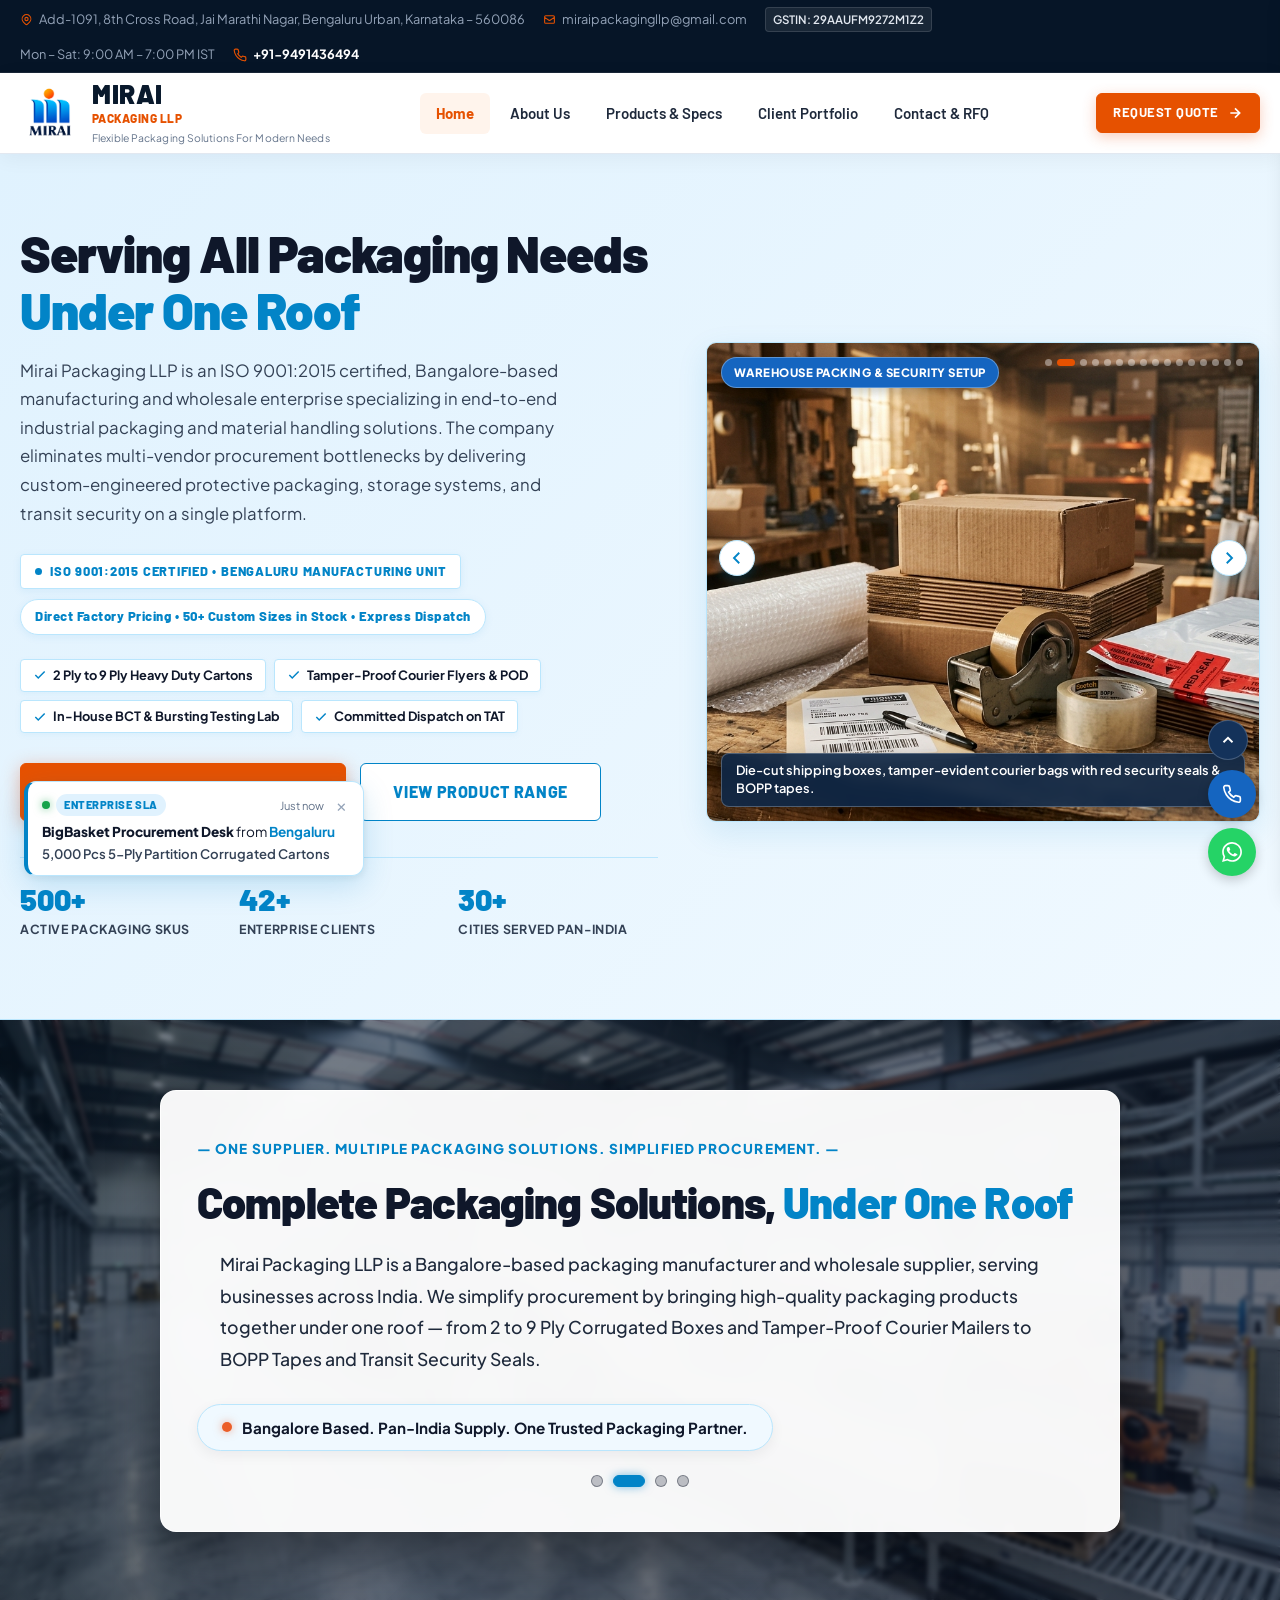
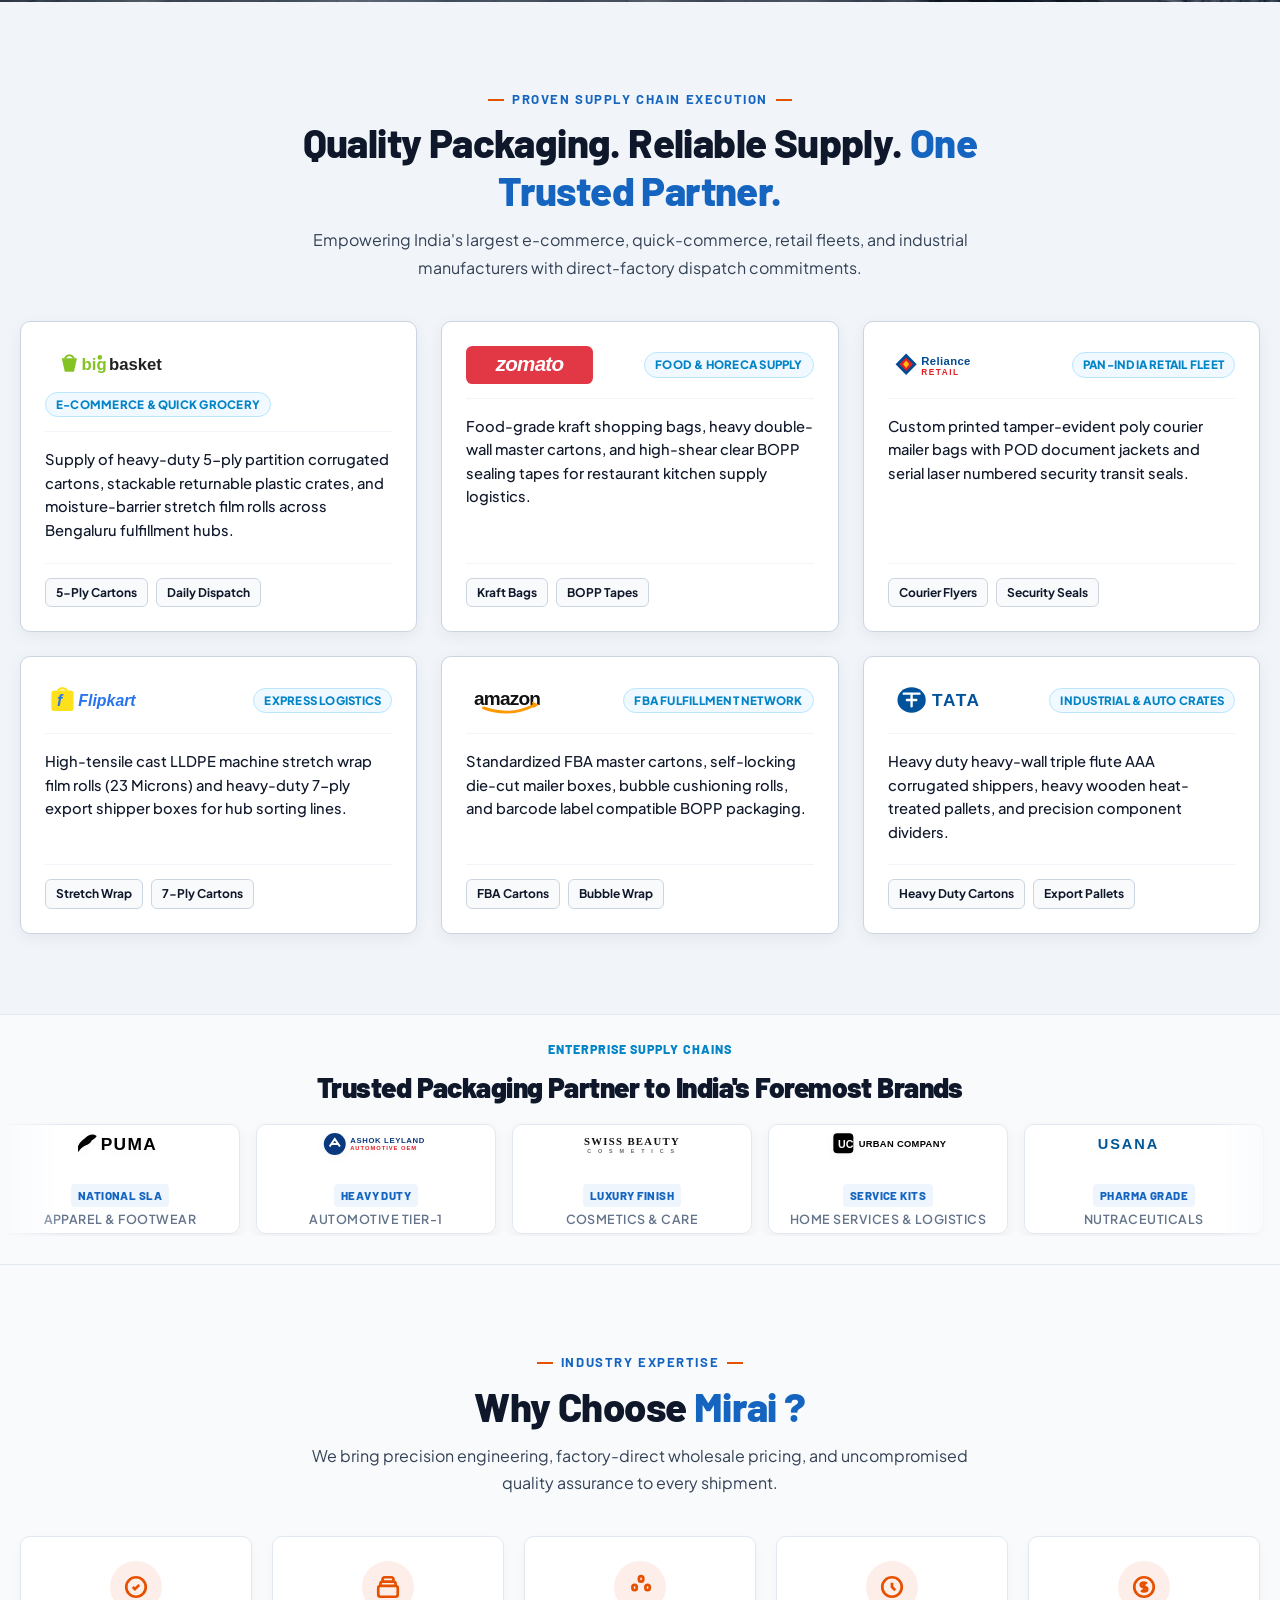
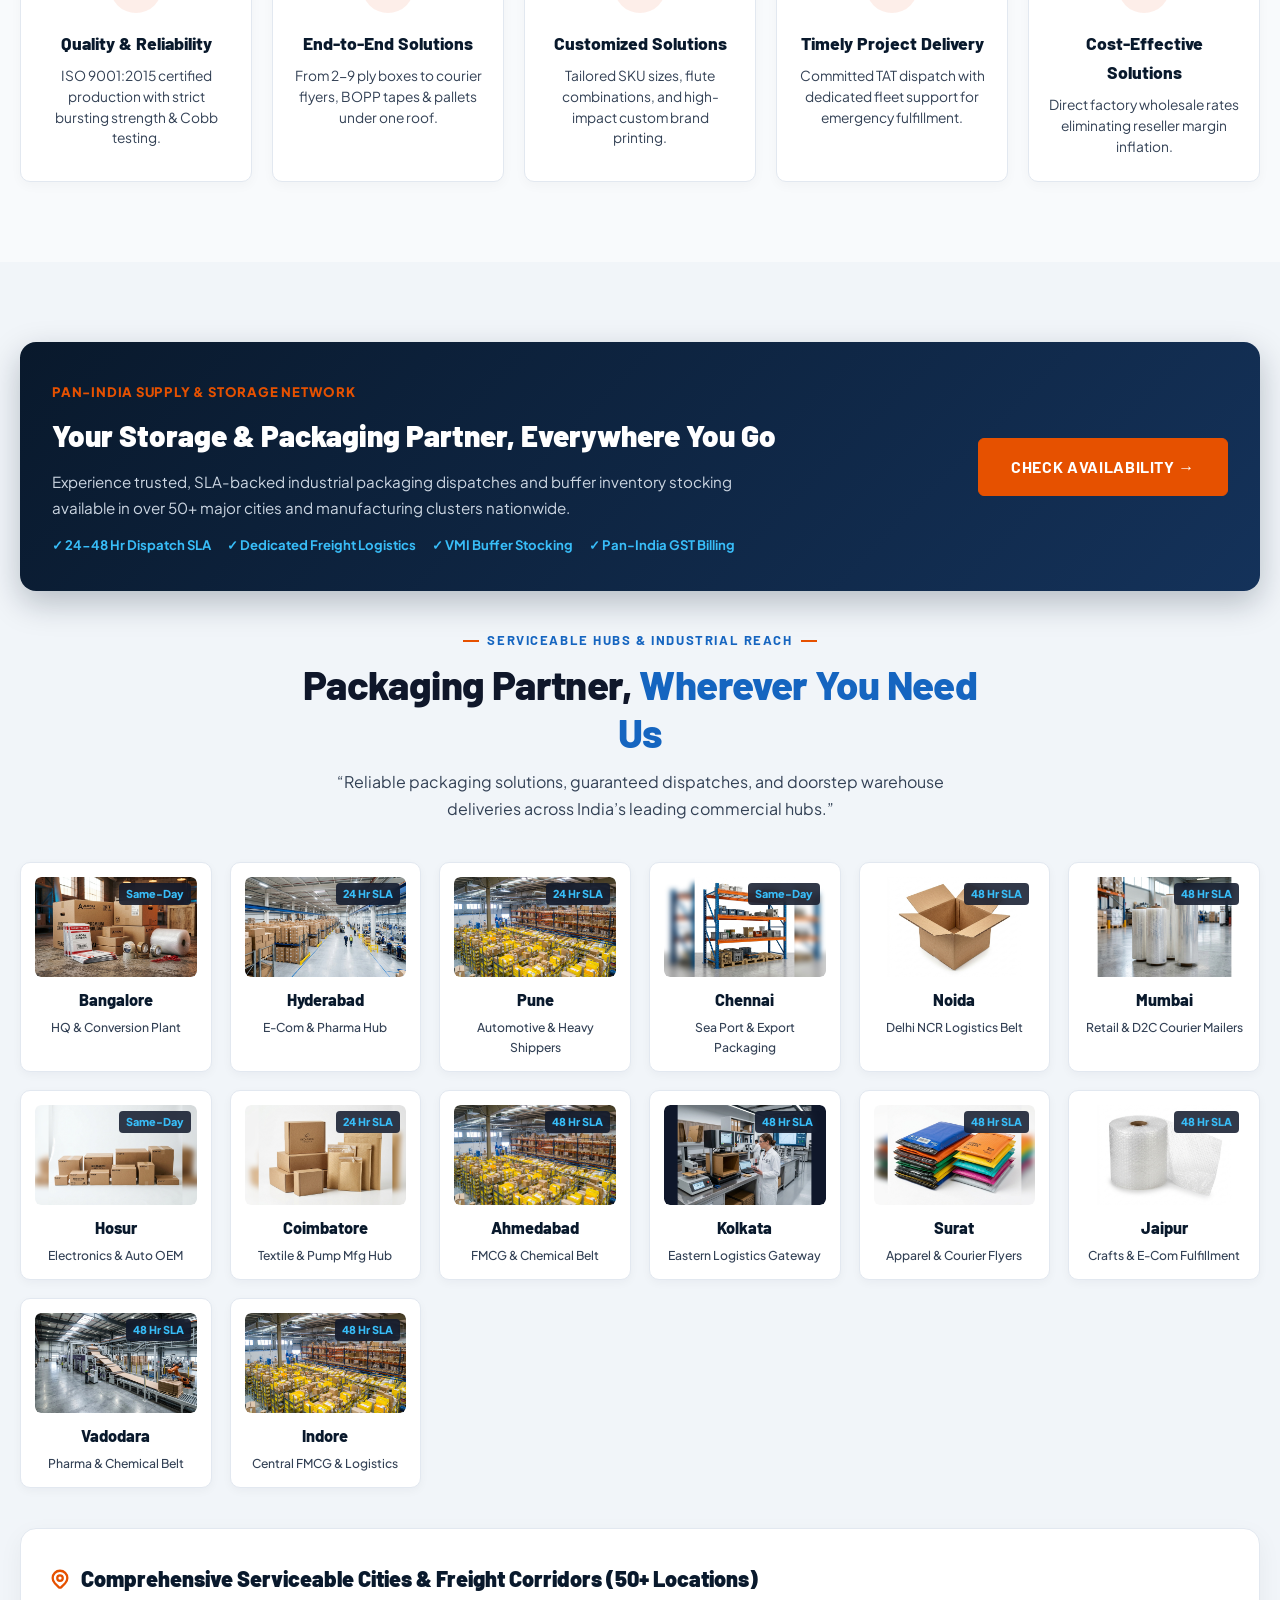
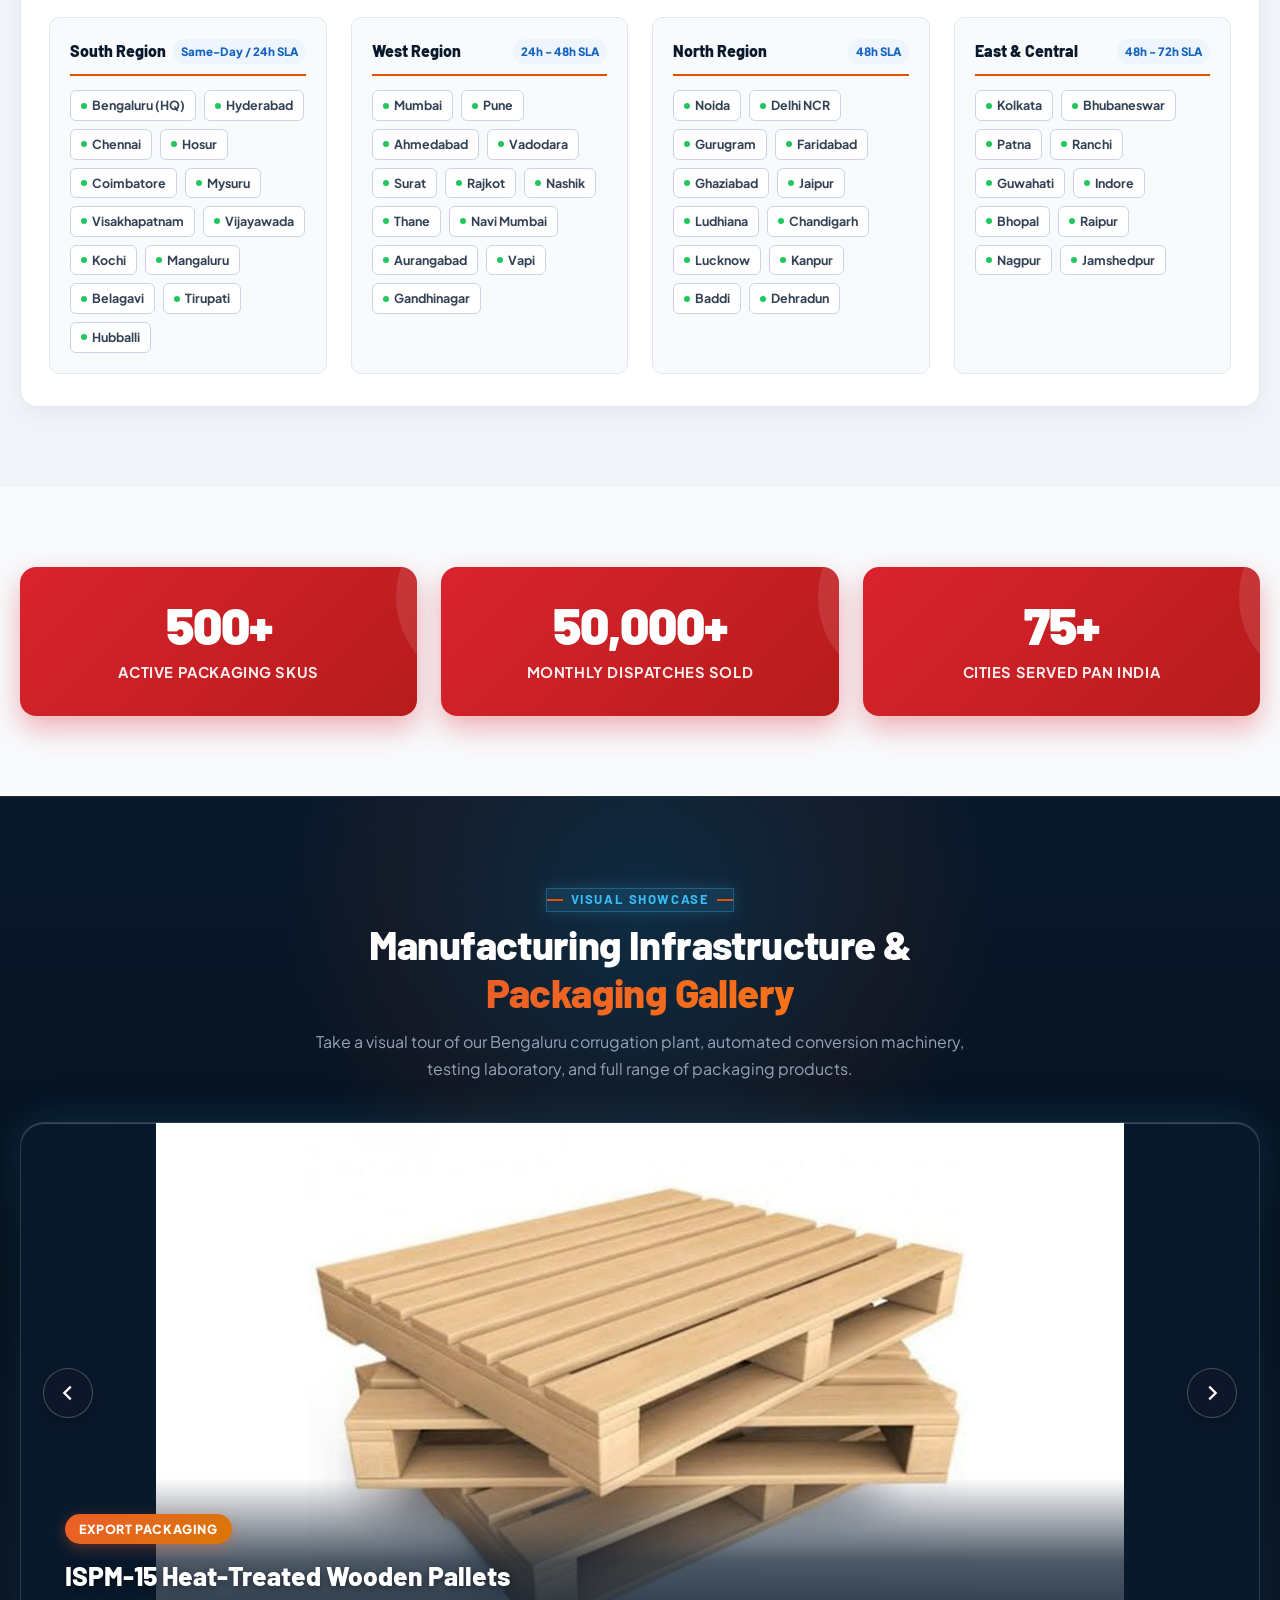
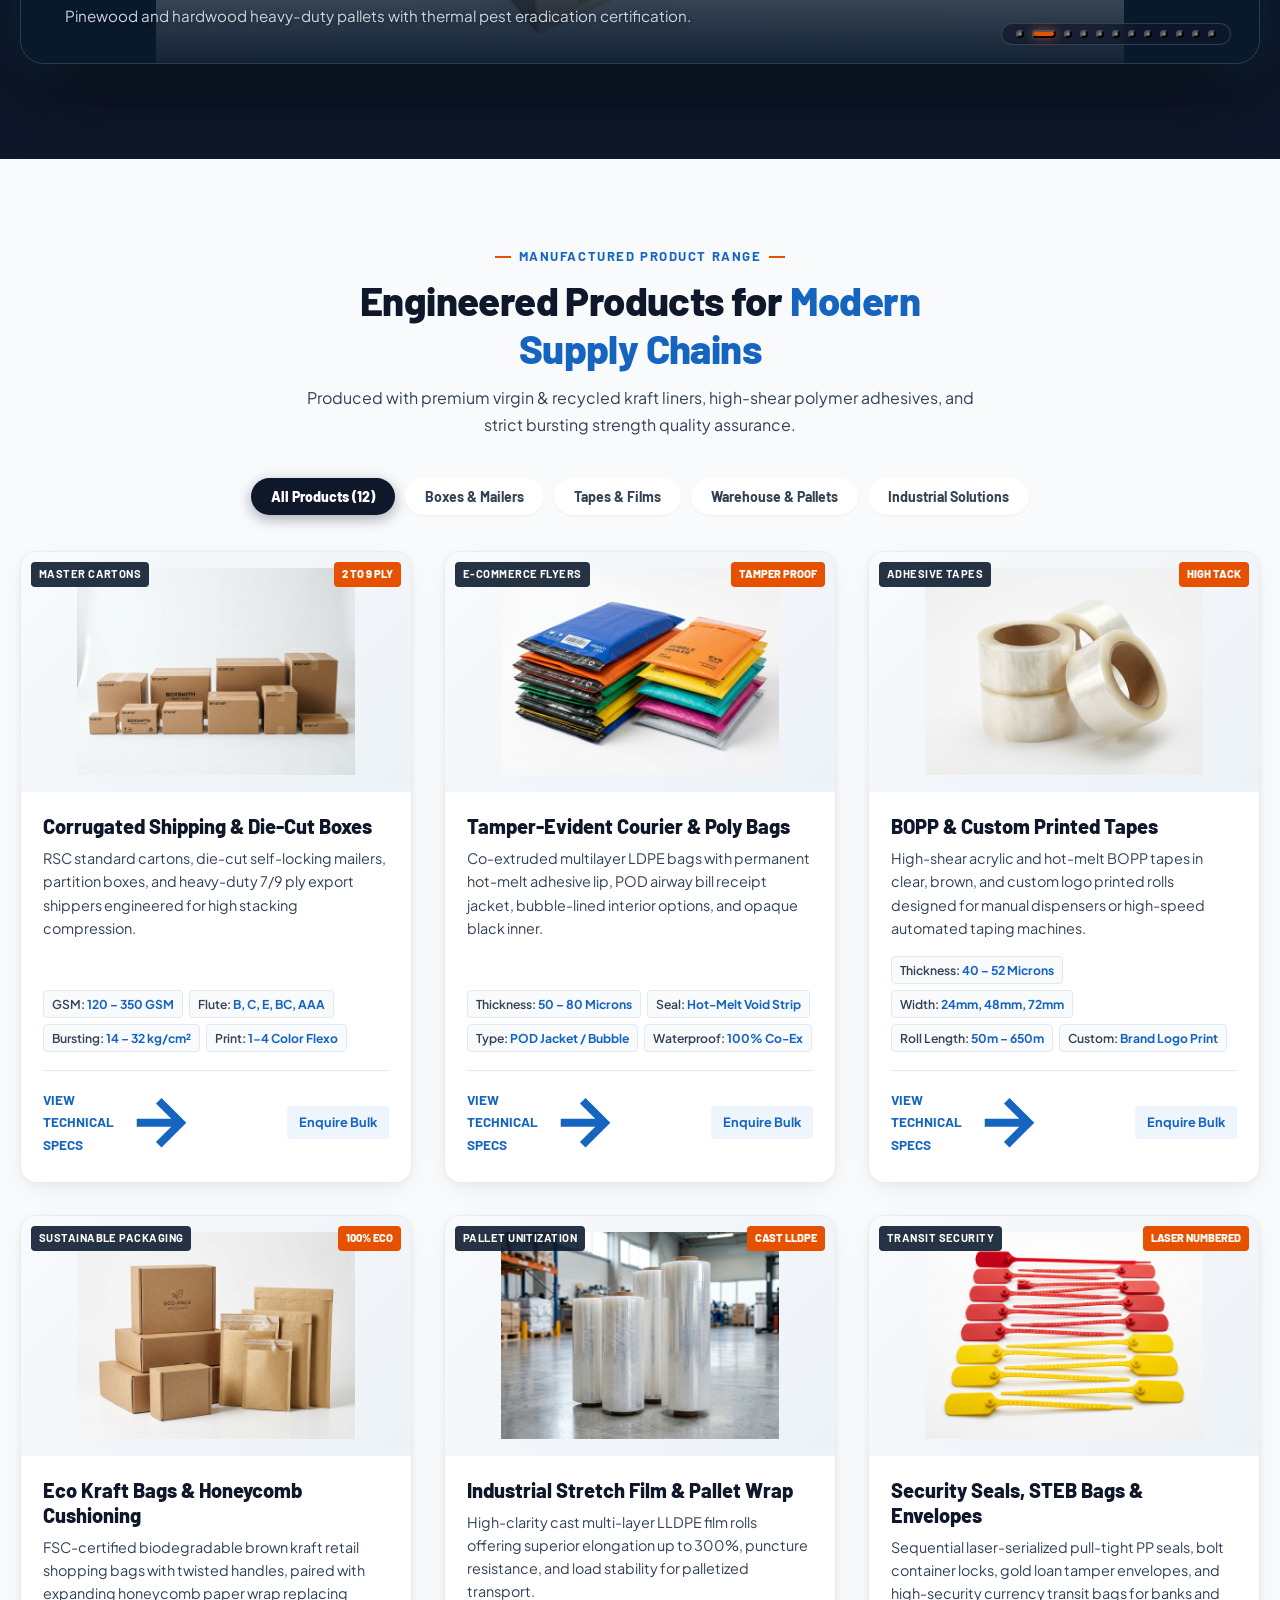
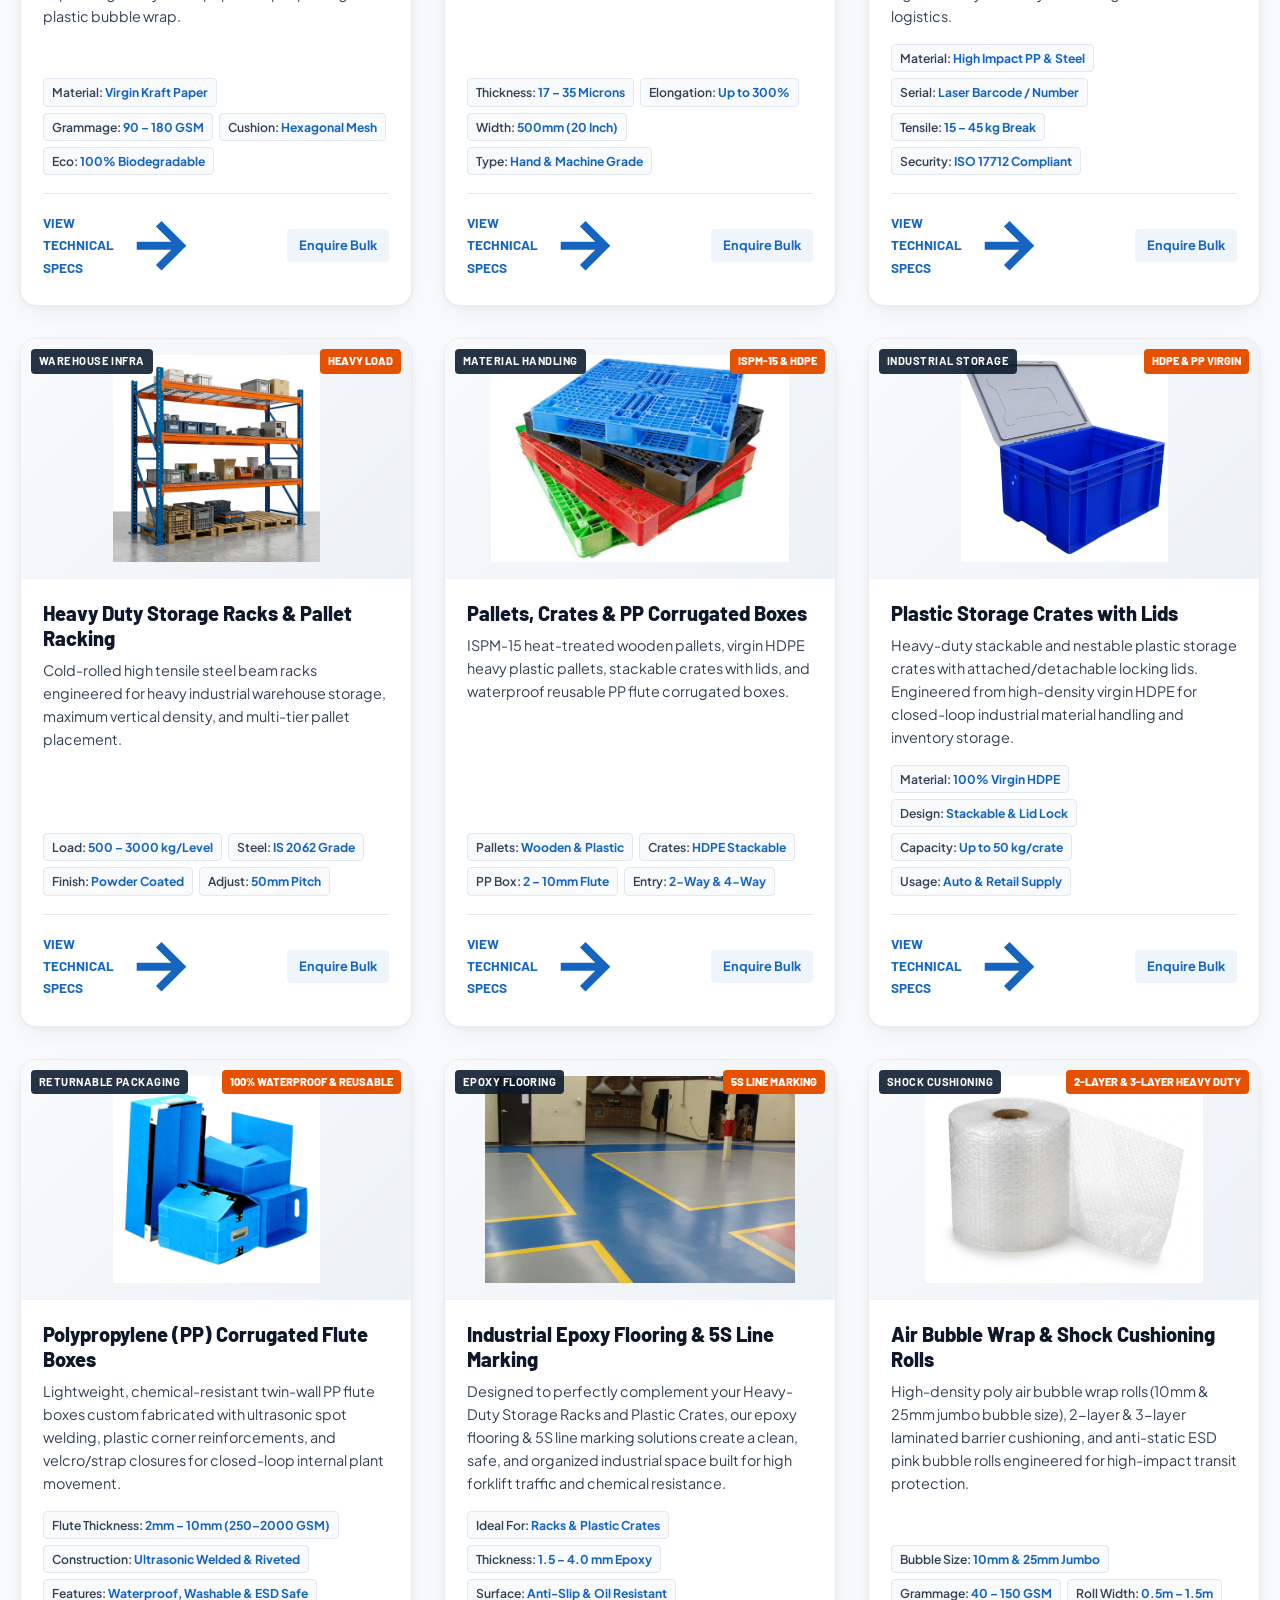
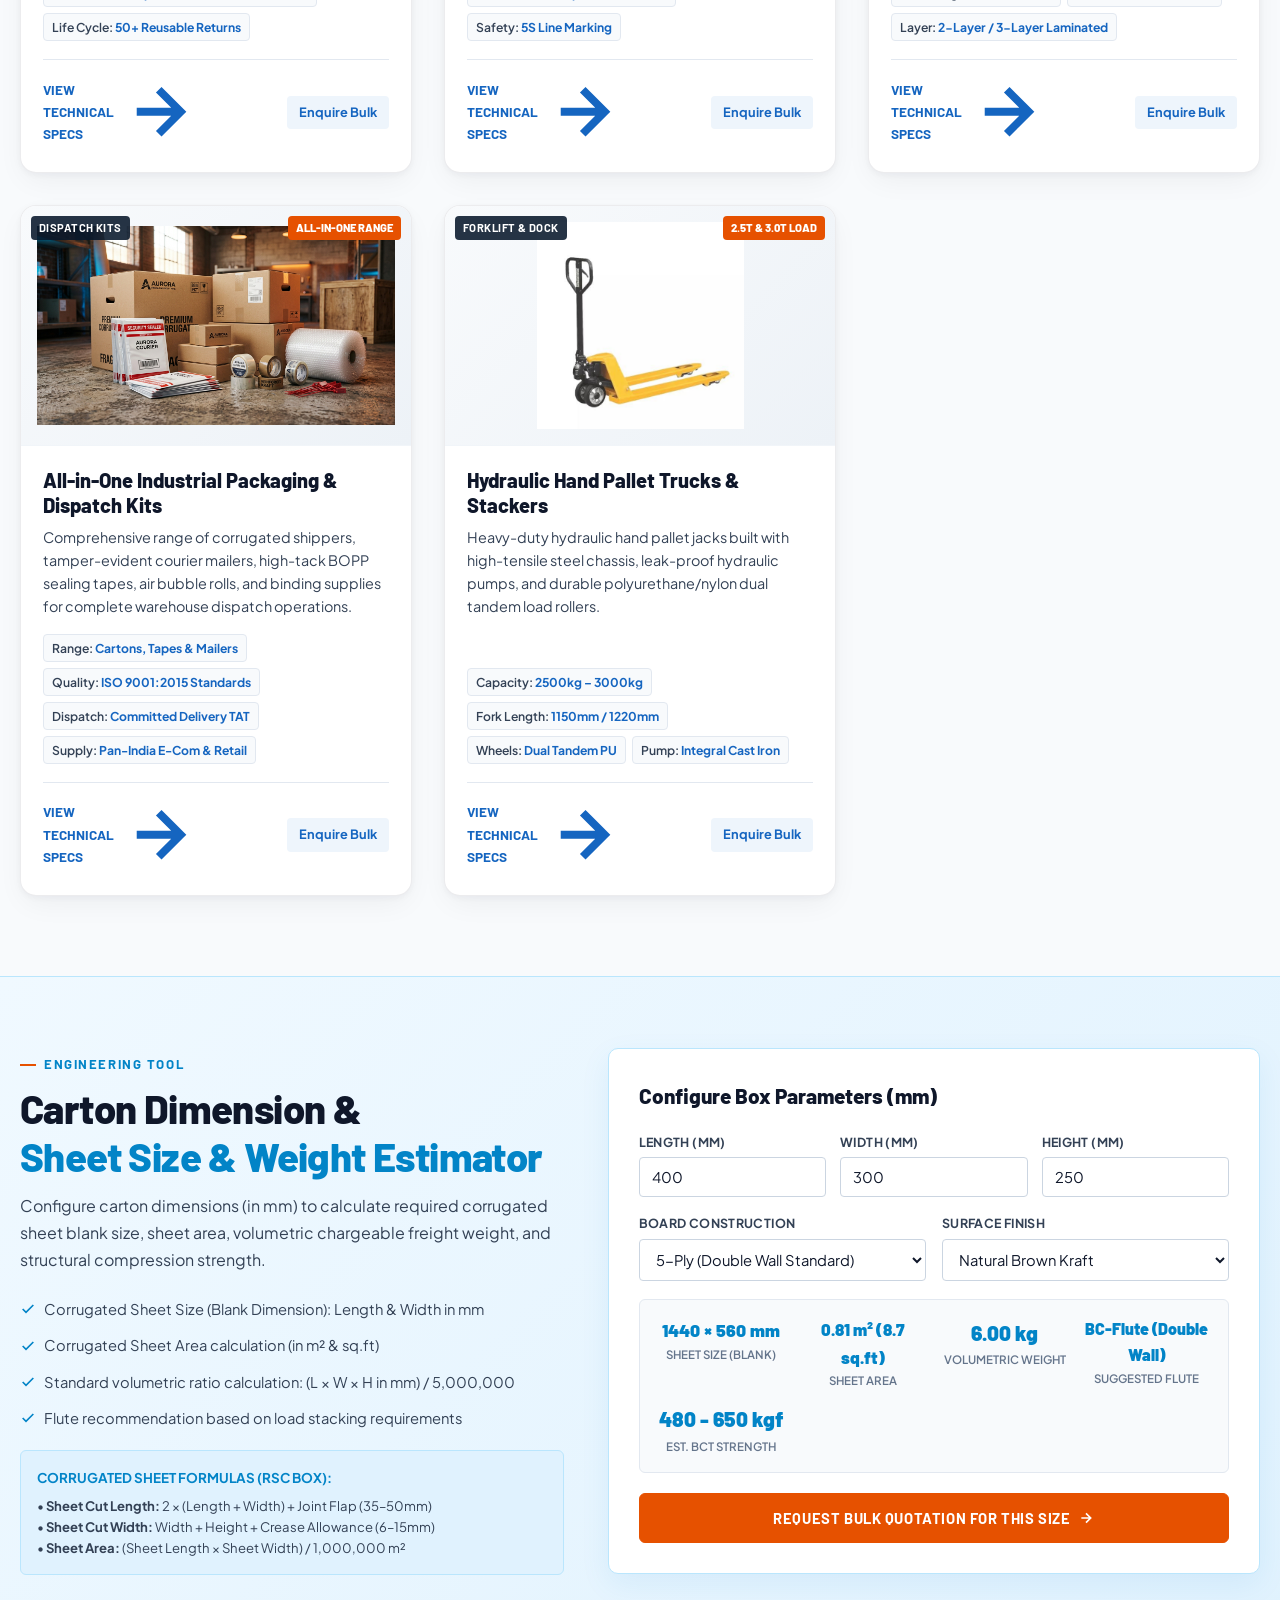
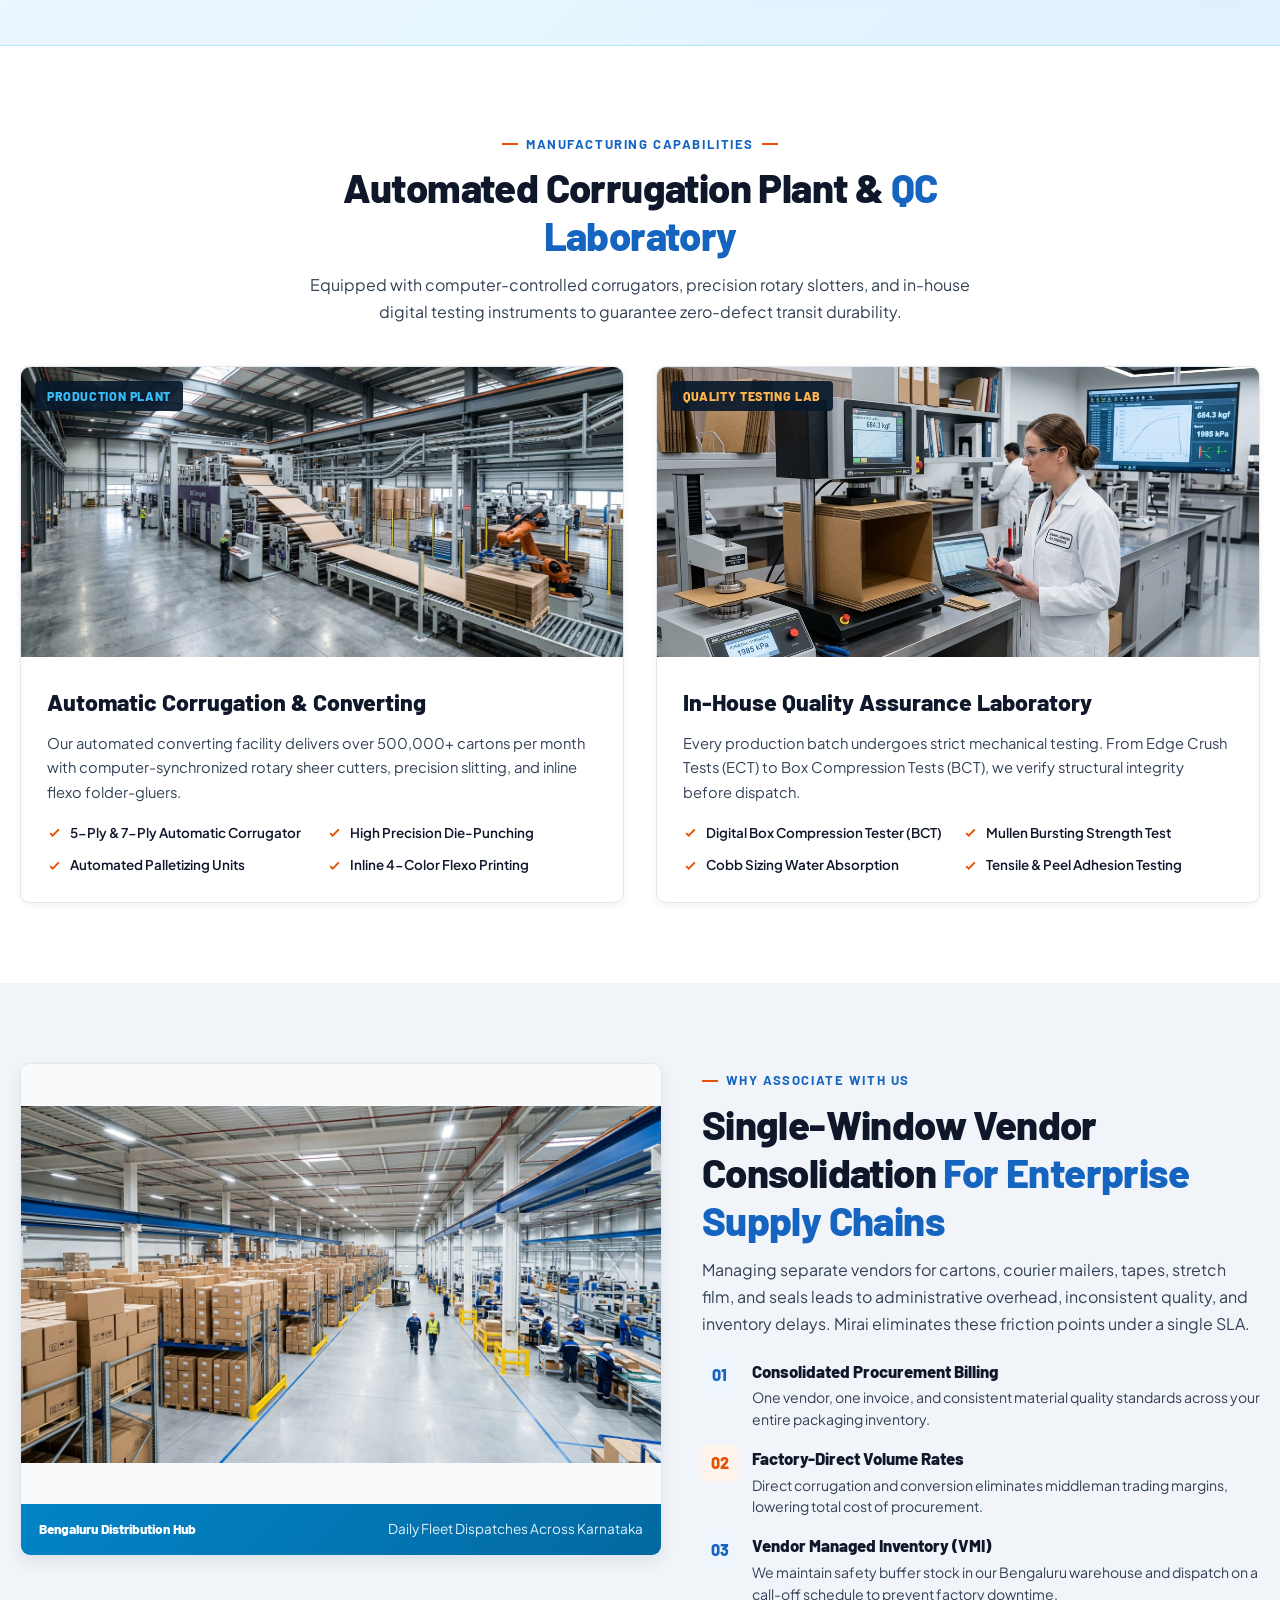
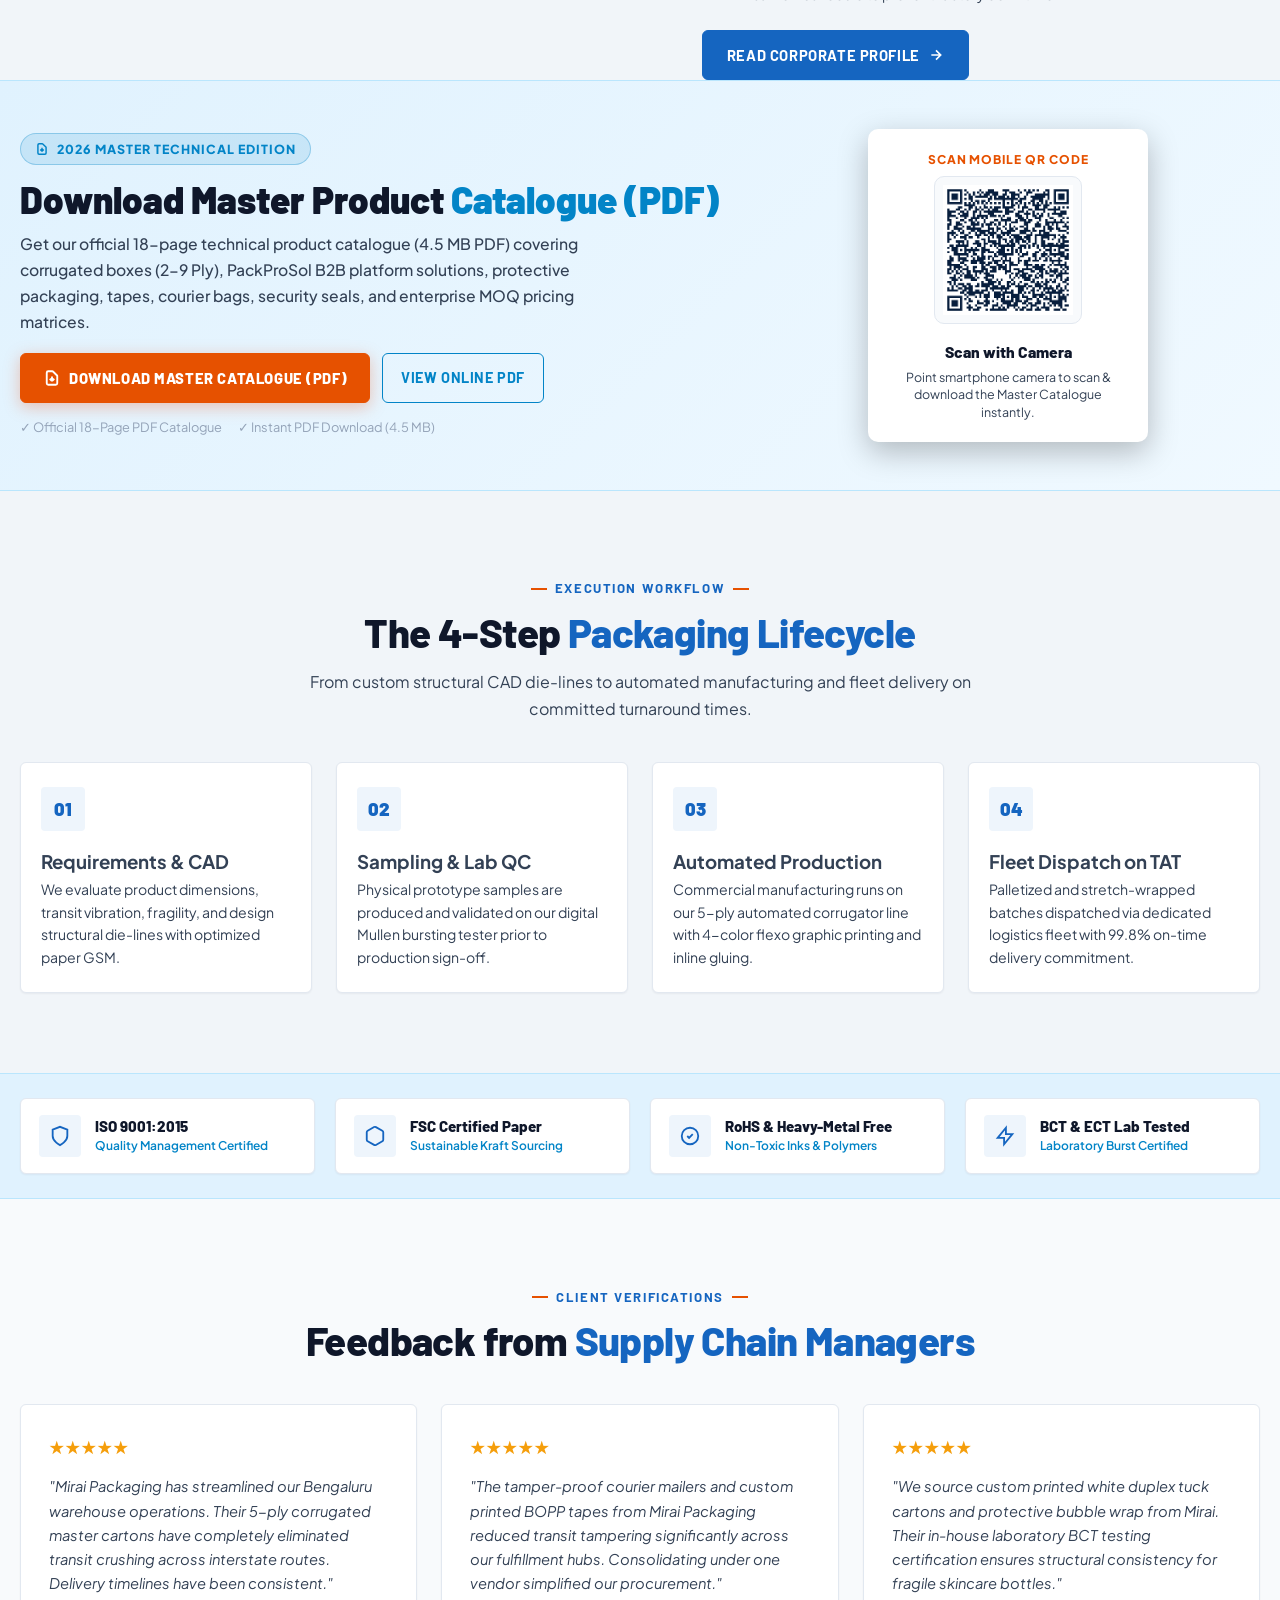
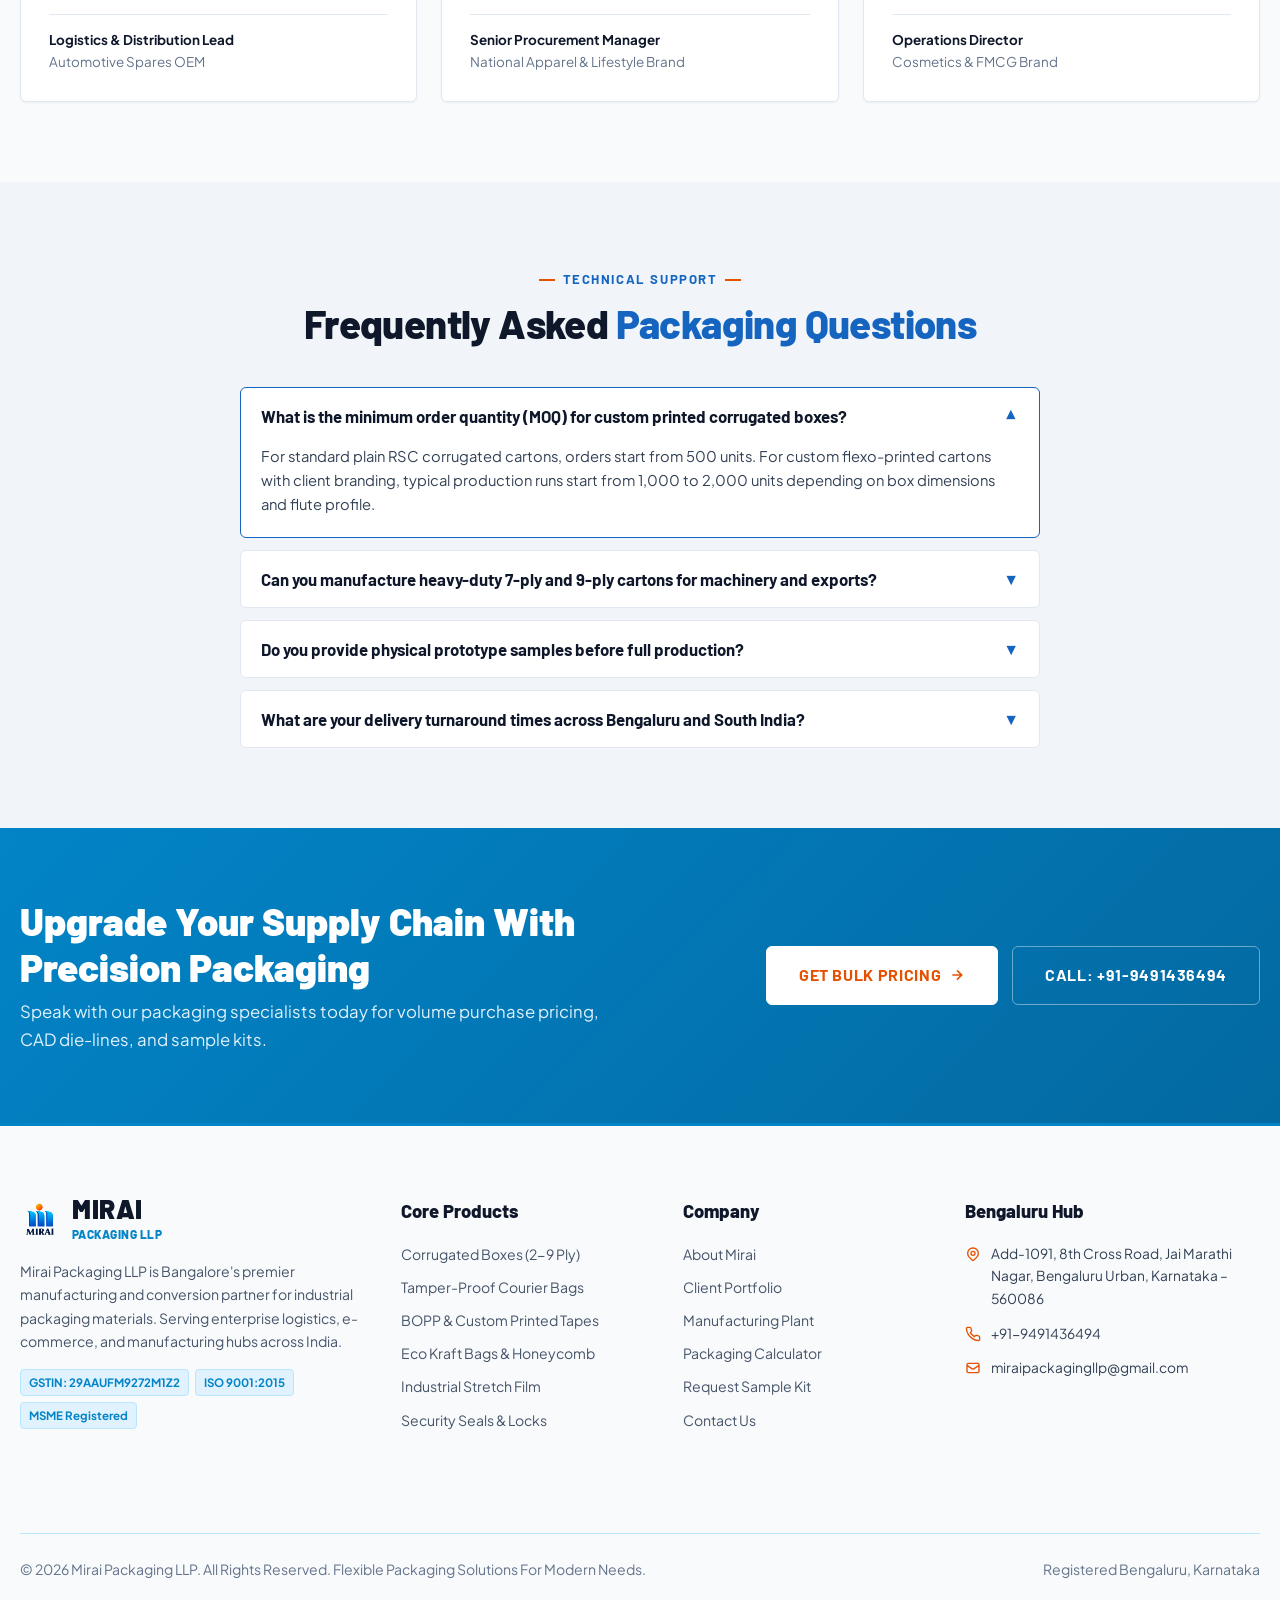
==== commit b949ea0d: "Update master catalogue PDF links, contact details, and page specs from 18-page Mirai catalogue" ====
--- a/index.html
+++ b/index.html
@@ -23,25 +23,25 @@
               <path d="M17.657 16.657L13.414 20.9a1.998 1.998 0 01-2.827 0l-4.244-4.243a8 8 0 1111.314 0z" />
               <path d="M15 11a3 3 0 11-6 0 3 3 0 016 0z" />
             </svg>
-            Unit 101, 139/88, Oxford Towers, HAL Old Airport Road, Bengaluru – 560008
+            Add-1091, 8th Cross Road, Jai Marathi Nagar, Bengaluru Urban, Karnataka – 560086
           </span>
           <span class="topbar-item">
             <svg viewBox="0 0 24 24" fill="none" stroke="currentColor" stroke-width="2">
               <path
                 d="M3 8l7.89 5.26a2 2 0 002.22 0L21 8M5 19h14a2 2 0 002-2V7a2 2 0 00-2-2H5a2 2 0 00-2 2v10a2 2 0 002 2z" />
             </svg>
-            sales@miraiflexipack.in
+            miraipackagingllp@gmail.com
           </span>
           <span class="topbar-badge">GSTIN: 29AAUFM9272M1Z2</span>
         </div>
         <div class="topbar-right">
           <span class="topbar-item">Mon – Sat: 9:00 AM – 7:00 PM IST</span>
-          <a href="tel:+919044129477" class="topbar-phone">
+          <a href="tel:+919491436494" class="topbar-phone">
             <svg viewBox="0 0 24 24" fill="none" stroke="currentColor" stroke-width="2" style="width:14px;height:14px;">
               <path
                 d="M22 16.92v3a2 2 0 01-2.18 2 19.79 19.79 0 01-8.63-3.07 19.5 19.5 0 01-6-6 19.79 19.79 0 01-3.07-8.67A2 2 0 014.11 2h3a2 2 0 012 1.72 12.84 12.84 0 00.7 2.81 2 2 0 01-.45 2.11L8.09 9.91a16 16 0 006 6l1.27-1.27a2 2 0 012.11-.45 12.84 12.84 0 002.81.7A2 2 0 0122 16.92z" />
             </svg>
-            +91-9044129477
+            +91-9491436494
           </a>
         </div>
       </div>
@@ -103,9 +103,9 @@
       <a href="contact.html" class="drawer-link">Contact &amp; RFQ</a>
     </div>
     <div class="drawer-footer">
-      <a href="tel:+919044129477" class="btn btn-outline"
+      <a href="tel:+919491436494" class="btn btn-outline"
         style="width:100%;margin-bottom:8px;justify-content:center;text-transform:none;">
-        Call +91 9044129477
+        Call +91 9491436494
       </a>
       <a href="contact.html" class="btn btn-orange" style="width:100%;justify-content:center;">
         Request Bulk Quote
@@ -2031,8 +2031,7 @@
               Download Master Product <span style="color:#0284c7;">Catalogue (PDF)</span>
             </h2>
             <p style="font-size:0.98rem; color:#334155; line-height:1.65; margin-bottom:18px; max-width:620px; font-weight:500;">
-              Get our comprehensive 580KB technical specification guide covering 500+ SKUs, paper grammages (GSM),
-              bursting factor (BF) test standards, FEFCO box designs, and enterprise MOQ pricing matrices.
+              Get our official 18-page technical product catalogue (4.5 MB PDF) covering corrugated boxes (2-9 Ply), PackProSol B2B platform solutions, protective packaging, tapes, courier bags, security seals, and enterprise MOQ pricing matrices.
             </p>
 
             <div style="display:flex; gap:12px; align-items:center; flex-wrap:wrap; margin-bottom:14px;">
@@ -2044,7 +2043,7 @@
                   <path
                     d="M12 10v6m0 0l-3-3m3 3l3-3m2 8H7a2 2 0 01-2-2V5a2 2 0 012-2h5.586a1 1 0 01.707.293l5.414 5.414a1 1 0 01.293.707V19a2 2 0 01-2 2z" />
                 </svg>
-                Download Catalogue (PDF)
+                Download Master Catalogue (PDF)
               </a>
               <a href="https://raw.githubusercontent.com/vededoply-cpu/project/main/pdf/Mirai_Packaging_Master_Catalogue.pdf"
                 target="_blank" rel="noopener" class="btn btn-outline"
@@ -2053,8 +2052,8 @@
               </a>
             </div>
             <div style="font-size:0.8rem; color:#94a3b8; display:flex; gap:16px; align-items:center; flex-wrap:wrap;">
-              <span>✓ ISO 9001:2015 Verified Specs</span>
-              <span>✓ Instant PDF Download (580 KB)</span>
+              <span>✓ Official 18-Page PDF Catalogue</span>
+              <span>✓ Instant PDF Download (4.5 MB)</span>
             </div>
           </div>
 
@@ -2318,8 +2317,8 @@
                 <path d="M5 12h14M12 5l7 7-7 7" />
               </svg>
             </a>
-            <a href="tel:+919044129477" class="btn btn-outline-white btn-lg">
-              Call: +91-9044129477
+            <a href="tel:+919491436494" class="btn btn-outline-white btn-lg">
+              Call: +91-9491436494
             </a>
           </div>
         </div>
@@ -2381,21 +2380,21 @@
                   <path d="M17.657 16.657L13.414 20.9a1.998 1.998 0 01-2.827 0l-4.244-4.243a8 8 0 1111.314 0z" />
                   <path d="M15 11a3 3 0 11-6 0 3 3 0 016 0z" />
                 </svg>
-                <span>Unit 101, 139/88, Oxford Towers, HAL Old Airport Road, Bengaluru, Karnataka – 560008</span>
+                <span>Add-1091, 8th Cross Road, Jai Marathi Nagar, Bengaluru Urban, Karnataka – 560086</span>
               </div>
               <div class="footer-contact-item">
                 <svg viewBox="0 0 24 24" fill="none" stroke="currentColor" stroke-width="2">
                   <path
                     d="M22 16.92v3a2 2 0 01-2.18 2 19.79 19.79 0 01-8.63-3.07 19.5 19.5 0 01-6-6 19.79 19.79 0 01-3.07-8.67A2 2 0 014.11 2h3a2 2 0 012 1.72 12.84 12.84 0 00.7 2.81 2 2 0 01-.45 2.11L8.09 9.91a16 16 0 006 6l1.27-1.27a2 2 0 012.11-.45 12.84 12.84 0 002.81.7A2 2 0 0122 16.92z" />
                 </svg>
-                <span>+91-9044129477</span>
+                <span>+91-9491436494</span>
               </div>
               <div class="footer-contact-item">
                 <svg viewBox="0 0 24 24" fill="none" stroke="currentColor" stroke-width="2">
                   <path
                     d="M3 8l7.89 5.26a2 2 0 002.22 0L21 8M5 19h14a2 2 0 002-2V7a2 2 0 00-2-2H5a2 2 0 00-2 2v10a2 2 0 002 2z" />
                 </svg>
-                <span>sales@miraiflexipack.in</span>
+                <span>miraipackagingllp@gmail.com</span>
               </div>
             </div>
           </div>
@@ -2416,13 +2415,13 @@
           <path d="M18 15l-6-6-6 6" />
         </svg>
       </button>
-      <a href="tel:+919044129477" class="float-btn float-call" aria-label="Call Mirai Packaging">
+      <a href="tel:+919491436494" class="float-btn float-call" aria-label="Call Mirai Packaging">
         <svg viewBox="0 0 24 24" fill="none" stroke="currentColor" stroke-width="2" style="width:20px;height:20px;">
           <path
             d="M22 16.92v3a2 2 0 01-2.18 2 19.79 19.79 0 01-8.63-3.07 19.5 19.5 0 01-6-6 19.79 19.79 0 01-3.07-8.67A2 2 0 014.11 2h3a2 2 0 012 1.72 12.84 12.84 0 00.7 2.81 2 2 0 01-.45 2.11L8.09 9.91a16 16 0 006 6l1.27-1.27a2 2 0 012.11-.45 12.84 12.84 0 002.81.7A2 2 0 0122 16.92z" />
         </svg>
       </a>
-      <a href="https://wa.me/919044129477?text=Hi%20Mirai%20Packaging,%20I%20am%20interested%20in%20packaging%20materials%20for%20my%20business."
+      <a href="https://wa.me/919491436494?text=Hi%20Mirai%20Packaging,%20I%20am%20interested%20in%20packaging%20materials%20for%20my%20business."
         target="_blank" rel="noopener" class="float-btn float-whatsapp" aria-label="Chat on WhatsApp">
         <svg viewBox="0 0 24 24" fill="currentColor" style="width:24px;height:24px;">
           <path
@@ -2434,14 +2433,14 @@
     <!-- MOBILE BOTTOM ACTION BAR -->
     <div class="mobile-bottom-bar">
       <div class="mobile-bottom-grid">
-        <a href="tel:+919044129477" class="mobile-bar-btn" style="background:#0284c7; color:#ffffff;">
+        <a href="tel:+919491436494" class="mobile-bar-btn" style="background:#0284c7; color:#ffffff;">
           <svg viewBox="0 0 24 24" fill="none" stroke="currentColor" stroke-width="2" style="width:14px;height:14px;">
             <path
               d="M22 16.92v3a2 2 0 01-2.18 2 19.79 19.79 0 01-8.63-3.07 19.5 19.5 0 01-6-6 19.79 19.79 0 01-3.07-8.67A2 2 0 014.11 2h3a2 2 0 012 1.72 12.84 12.84 0 00.7 2.81 2 2 0 01-.45 2.11L8.09 9.91a16 16 0 006 6l1.27-1.27a2 2 0 012.11-.45 12.84 12.84 0 002.81.7A2 2 0 0122 16.92z" />
           </svg>
           Call
         </a>
-        <a href="https://wa.me/919044129477?text=Hi%20Mirai%20Packaging,%20I%20need%20a%20packaging%20quote."
+        <a href="https://wa.me/919491436494?text=Hi%20Mirai%20Packaging,%20I%20need%20a%20packaging%20quote."
           target="_blank" rel="noopener" class="mobile-bar-btn" style="background:#25D366; color:var(--white);">
           WhatsApp
         </a>
--- a/style.css
+++ b/style.css
@@ -4673,29 +4673,49 @@
   border: 1px solid #bae6fd !important;
   color: #0284c7 !important;
   box-shadow: 0 2px 8px rgba(2, 132, 199, 0.08) !important;
+  font-weight: 800 !important;
+}
+
+.hero-badge-dot {
+  background: #0284c7 !important;
 }
 
 .hero-chip {
   background: #ffffff !important;
   border: 1px solid #bae6fd !important;
-  color: #1e293b !important;
+  color: #0f172a !important;
   box-shadow: 0 2px 6px rgba(2, 132, 199, 0.05) !important;
+  font-weight: 700 !important;
 }
 
 .hero-chip svg {
   color: #0284c7 !important;
 }
 
+.hero-btns .btn-outline-white {
+  background: #ffffff !important;
+  color: #0284c7 !important;
+  border: 1.5px solid #0284c7 !important;
+  font-weight: 800 !important;
+}
+
+.hero-btns .btn-outline-white:hover {
+  background: #0284c7 !important;
+  color: #ffffff !important;
+}
+
 .hero-stats {
   border-top: 1px solid #bae6fd !important;
 }
 
 .hero-stat-num {
   color: #0284c7 !important;
+  font-weight: 900 !important;
 }
 
 .hero-stat-lbl {
-  color: #475569 !important;
+  color: #334155 !important;
+  font-weight: 700 !important;
 }
 
 .hero-img-card {
@@ -4709,12 +4729,248 @@
   background: #f8fafc !important;
 }
 
+.hero-slider-arrow {
+  background: #ffffff !important;
+  border: 1px solid #bae6fd !important;
+  color: #0284c7 !important;
+  box-shadow: 0 4px 12px rgba(2, 132, 199, 0.25) !important;
+}
+
+.hero-slider-arrow:hover {
+  background: #0284c7 !important;
+  color: #ffffff !important;
+  border-color: #0284c7 !important;
+}
+
 .hero-img-caption {
-  background: linear-gradient(135deg, #0284c7 0%, #0369a1 100%) !important;
-  color: #ffffff !important;
+  background: #ffffff !important;
+  color: #0f172a !important;
   border-top: 1px solid #bae6fd !important;
 }
 
 .hero-img-caption strong {
-  color: #ffffff !important;
+  color: #0f172a !important;
+  font-weight: 800 !important;
+}
+
+.hero-img-caption div[style*="color"] {
+  color: #0284c7 !important;
+  font-weight: 600 !important;
+}
+
+/* 8. Mobile Enterprise Client Cards & Floating Buttons Fix */
+.enterprise-card-header {
+  display: flex !important;
+  align-items: center !important;
+  justify-content: space-between !important;
+  flex-wrap: wrap !important;
+  gap: 8px 12px !important;
+}
+
+.enterprise-brand-sector {
+  white-space: normal !important;
+  word-break: break-word !important;
+  max-width: 100% !important;
+  line-height: 1.35 !important;
+  text-align: right;
+}
+
+@media (max-width: 768px) {
+  .enterprise-card {
+    padding: 16px 14px !important;
+  }
+
+  .enterprise-card-header {
+    gap: 6px 10px !important;
+  }
+
+  .enterprise-logo-img {
+    height: 28px !important;
+    max-width: 125px !important;
+  }
+
+  .enterprise-brand-sector {
+    font-size: 0.68rem !important;
+    padding: 3px 8px !important;
+    text-align: left !important;
+  }
+
+  /* Prevent floating circular Call/WhatsApp buttons from overlapping cards on mobile */
+  .floating-contact-widget .float-btn {
+    display: none !important;
+  }
+
+  .scroll-top-btn {
+    bottom: 60px !important;
+    right: 12px !important;
+    width: 36px !important;
+    height: 36px !important;
+  }
+}
+
+/* 9. About Section Full-Width Responsive Text & Image Fix */
+.about-hero-grid,
+.about-story-grid {
+  display: grid;
+  grid-template-columns: 1.15fr 1fr;
+  gap: 40px;
+  align-items: start;
+}
+
+@media (max-width: 991px) {
+  .about-hero-grid,
+  .about-story-grid {
+    display: flex !important;
+    flex-direction: column !important;
+    gap: 24px !important;
+  }
+
+  .about-hero-grid > div,
+  .about-story-grid > div {
+    width: 100% !important;
+  }
+
+  .about-hero-grid img,
+  .about-story-grid img {
+    width: 100% !important;
+    height: 250px !important;
+    object-fit: cover !important;
+    border-radius: 14px 14px 0 0 !important;
+  }
+
+  .about-hero-grid h2,
+  .about-story-grid h2 {
+    font-size: clamp(1.4rem, 5.5vw, 1.85rem) !important;
+    line-height: 1.28 !important;
+    word-break: normal !important;
+    hyphens: none !important;
+  }
+
+  .about-hero-grid p,
+  .about-story-grid p {
+    font-size: 0.92rem !important;
+    line-height: 1.65 !important;
+  }
+}
+
+/* 10. Live Order Popup Notification Toast System */
+.live-order-toast {
+  position: fixed;
+  bottom: 24px;
+  left: 24px;
+  z-index: 1000;
+  opacity: 0;
+  visibility: hidden;
+  transform: translateY(20px) scale(0.95);
+  transition: all 0.4s cubic-bezier(0.16, 1, 0.3, 1);
+  pointer-events: none;
+  max-width: 340px;
+  width: calc(100% - 32px);
+}
+
+.live-order-toast.show {
+  opacity: 1;
+  visibility: visible;
+  transform: translateY(0) scale(1);
+  pointer-events: auto;
+}
+
+.toast-card {
+  background: #ffffff;
+  border: 1px solid #bae6fd;
+  border-left: 4px solid #0284c7;
+  border-radius: 12px;
+  padding: 12px 14px;
+  box-shadow: 0 10px 30px rgba(2, 132, 199, 0.18), 0 2px 8px rgba(15, 23, 42, 0.08);
+}
+
+.toast-badge-row {
+  display: flex;
+  align-items: center;
+  gap: 6px;
+  margin-bottom: 6px;
+}
+
+.toast-verified-dot {
+  width: 8px;
+  height: 8px;
+  border-radius: 50%;
+  background: #16a34a;
+  box-shadow: 0 0 8px rgba(22, 163, 74, 0.6);
+  animation: pulseDot 2s infinite ease-in-out;
+}
+
+@keyframes pulseDot {
+  0%, 100% { transform: scale(1); opacity: 1; }
+  50% { transform: scale(1.3); opacity: 0.7; }
+}
+
+.toast-badge-lbl {
+  font-family: var(--font-heading);
+  font-size: 0.7rem;
+  font-weight: 800;
+  color: #0284c7;
+  text-transform: uppercase;
+  letter-spacing: 0.05em;
+  background: #e0f2fe;
+  padding: 2px 8px;
+  border-radius: 12px;
+}
+
+.toast-time {
+  font-size: 0.7rem;
+  color: #64748b;
+  margin-left: auto;
+}
+
+.toast-close-btn {
+  background: none;
+  border: none;
+  color: #94a3b8;
+  font-size: 1.1rem;
+  line-height: 1;
+  cursor: pointer;
+  padding: 0 2px;
+  margin-left: 4px;
+  transition: color 0.2s ease;
+}
+
+.toast-close-btn:hover {
+  color: #0f172a;
+}
+
+.toast-body {
+  font-size: 0.85rem;
+  line-height: 1.45;
+}
+
+.toast-user {
+  color: #0f172a;
+  margin-bottom: 2px;
+}
+
+.toast-user strong {
+  font-weight: 800;
+  color: #0f172a;
+}
+
+.toast-city {
+  color: #0284c7;
+  font-weight: 700;
+}
+
+.toast-product {
+  color: #334155;
+  font-weight: 600;
+  font-size: 0.82rem;
+}
+
+@media (max-width: 768px) {
+  .live-order-toast {
+    bottom: 75px !important;
+    left: 12px !important;
+    right: 12px !important;
+    max-width: none !important;
+    width: auto !important;
+  }
 }
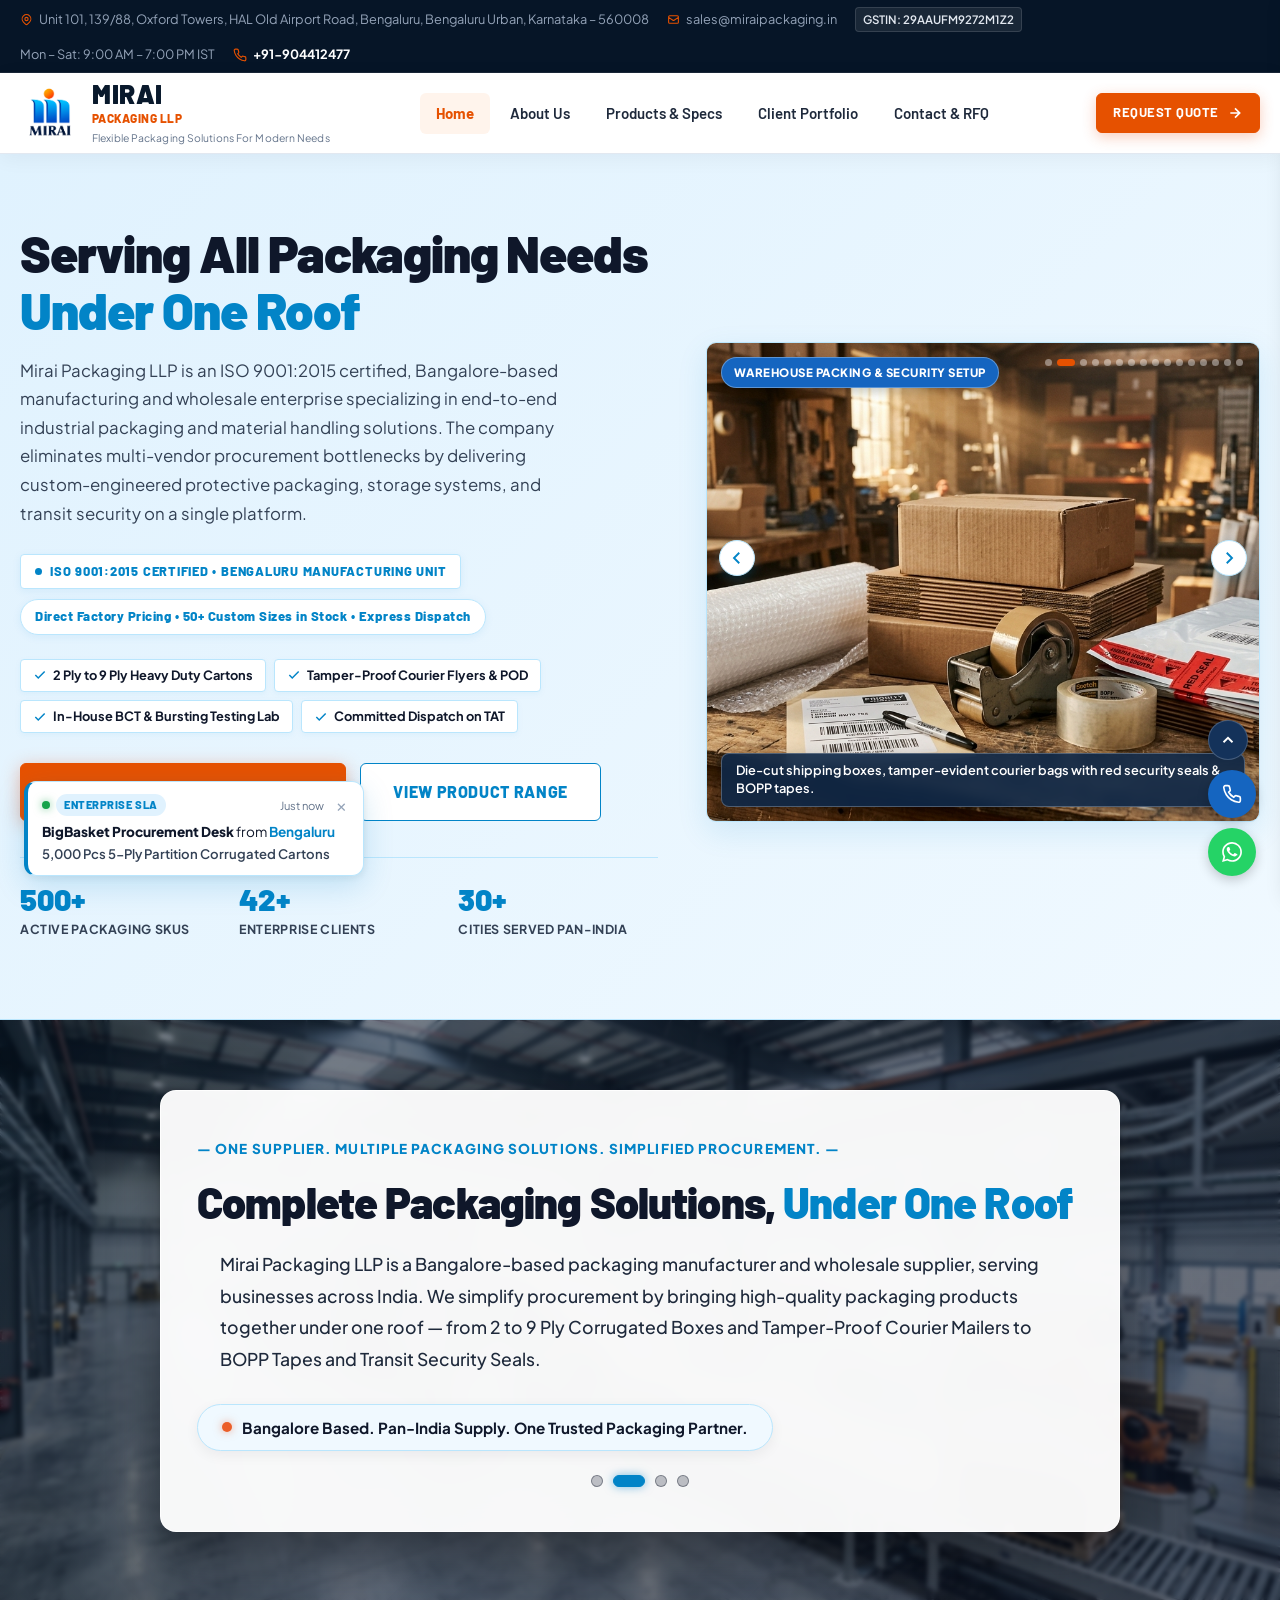
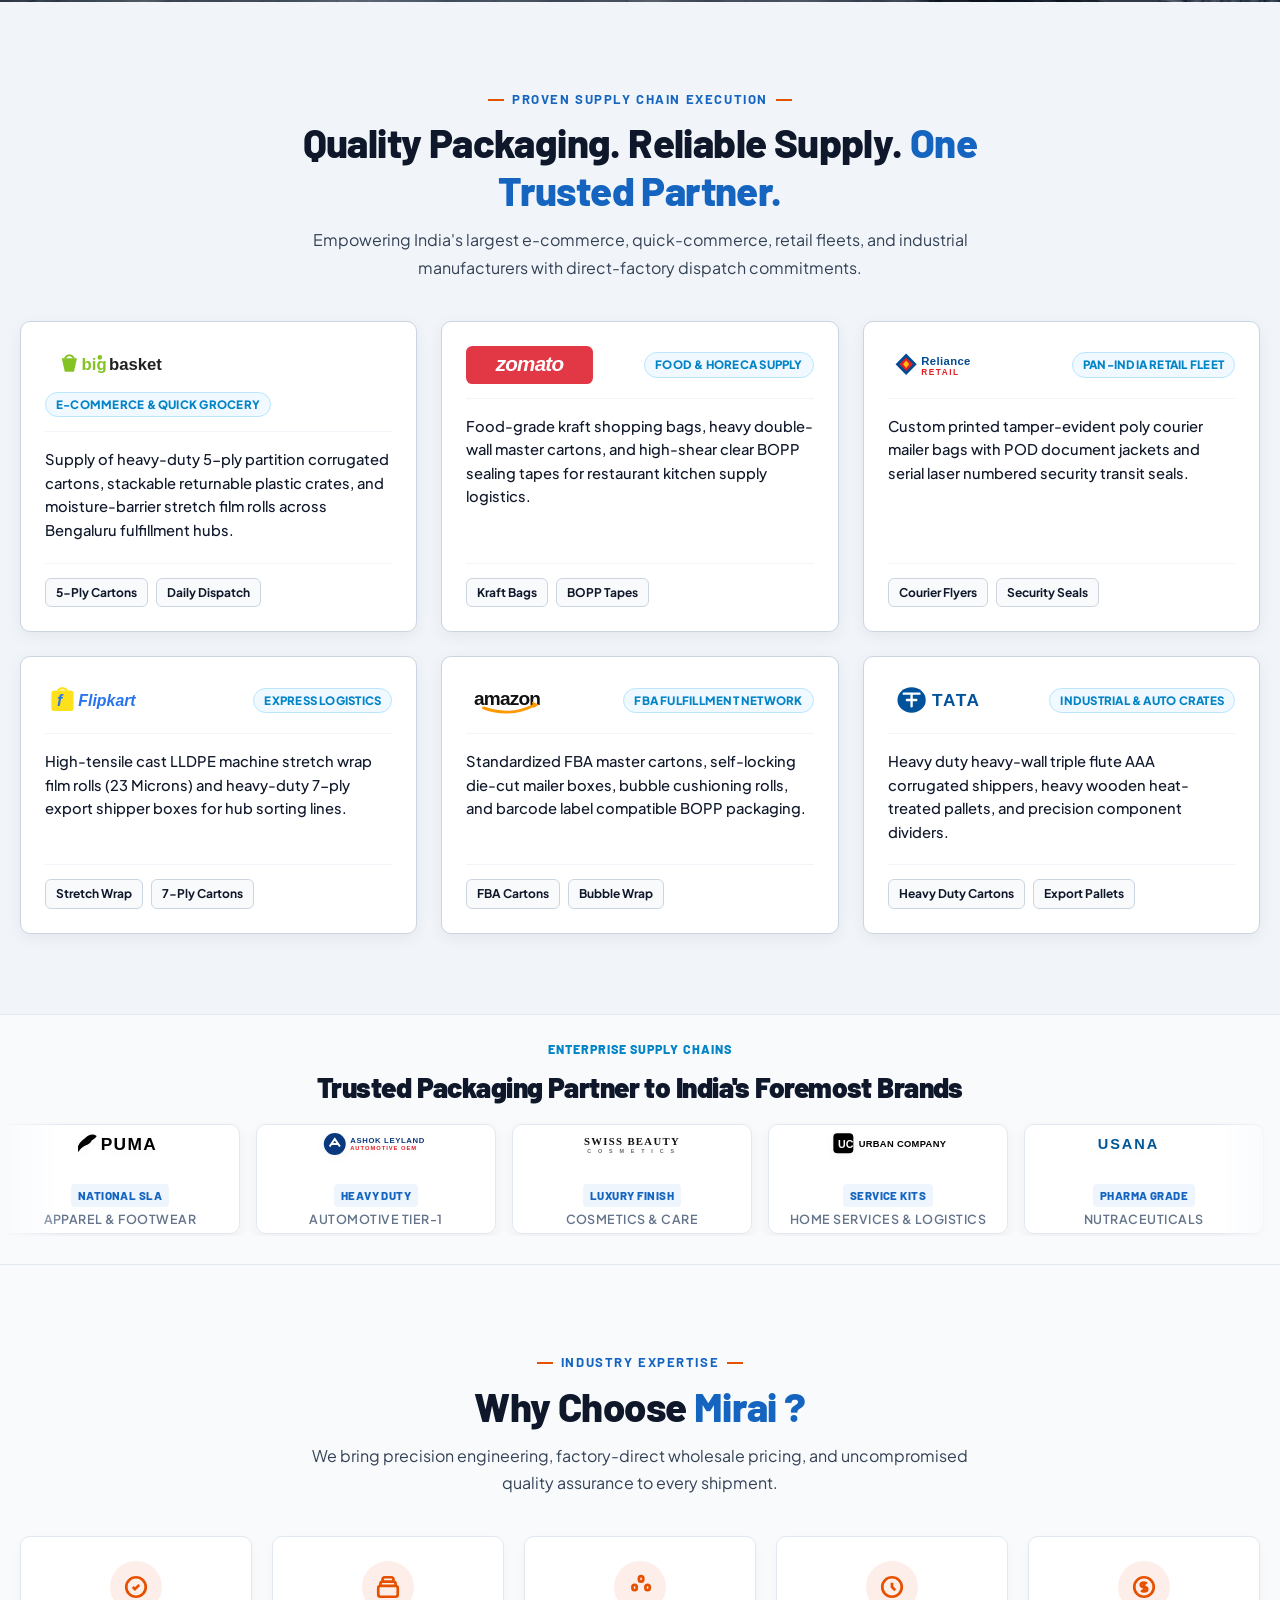
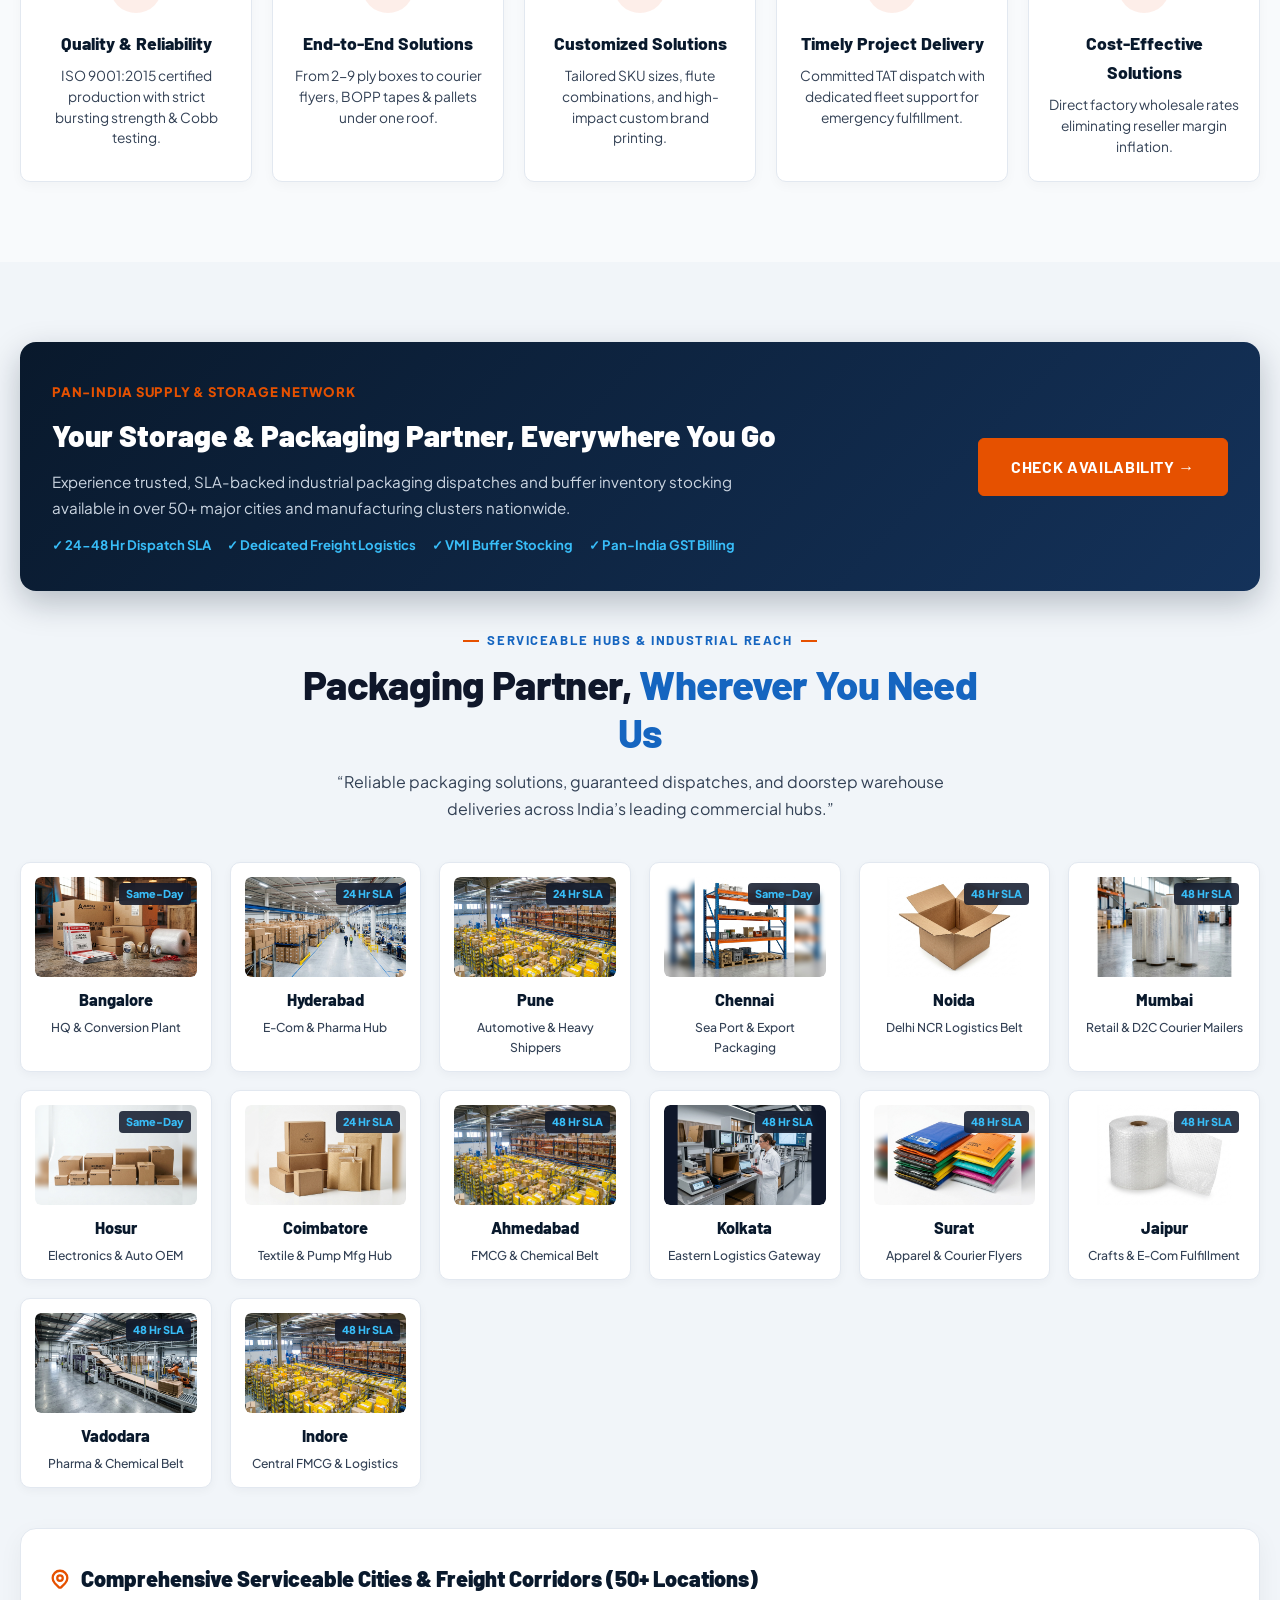
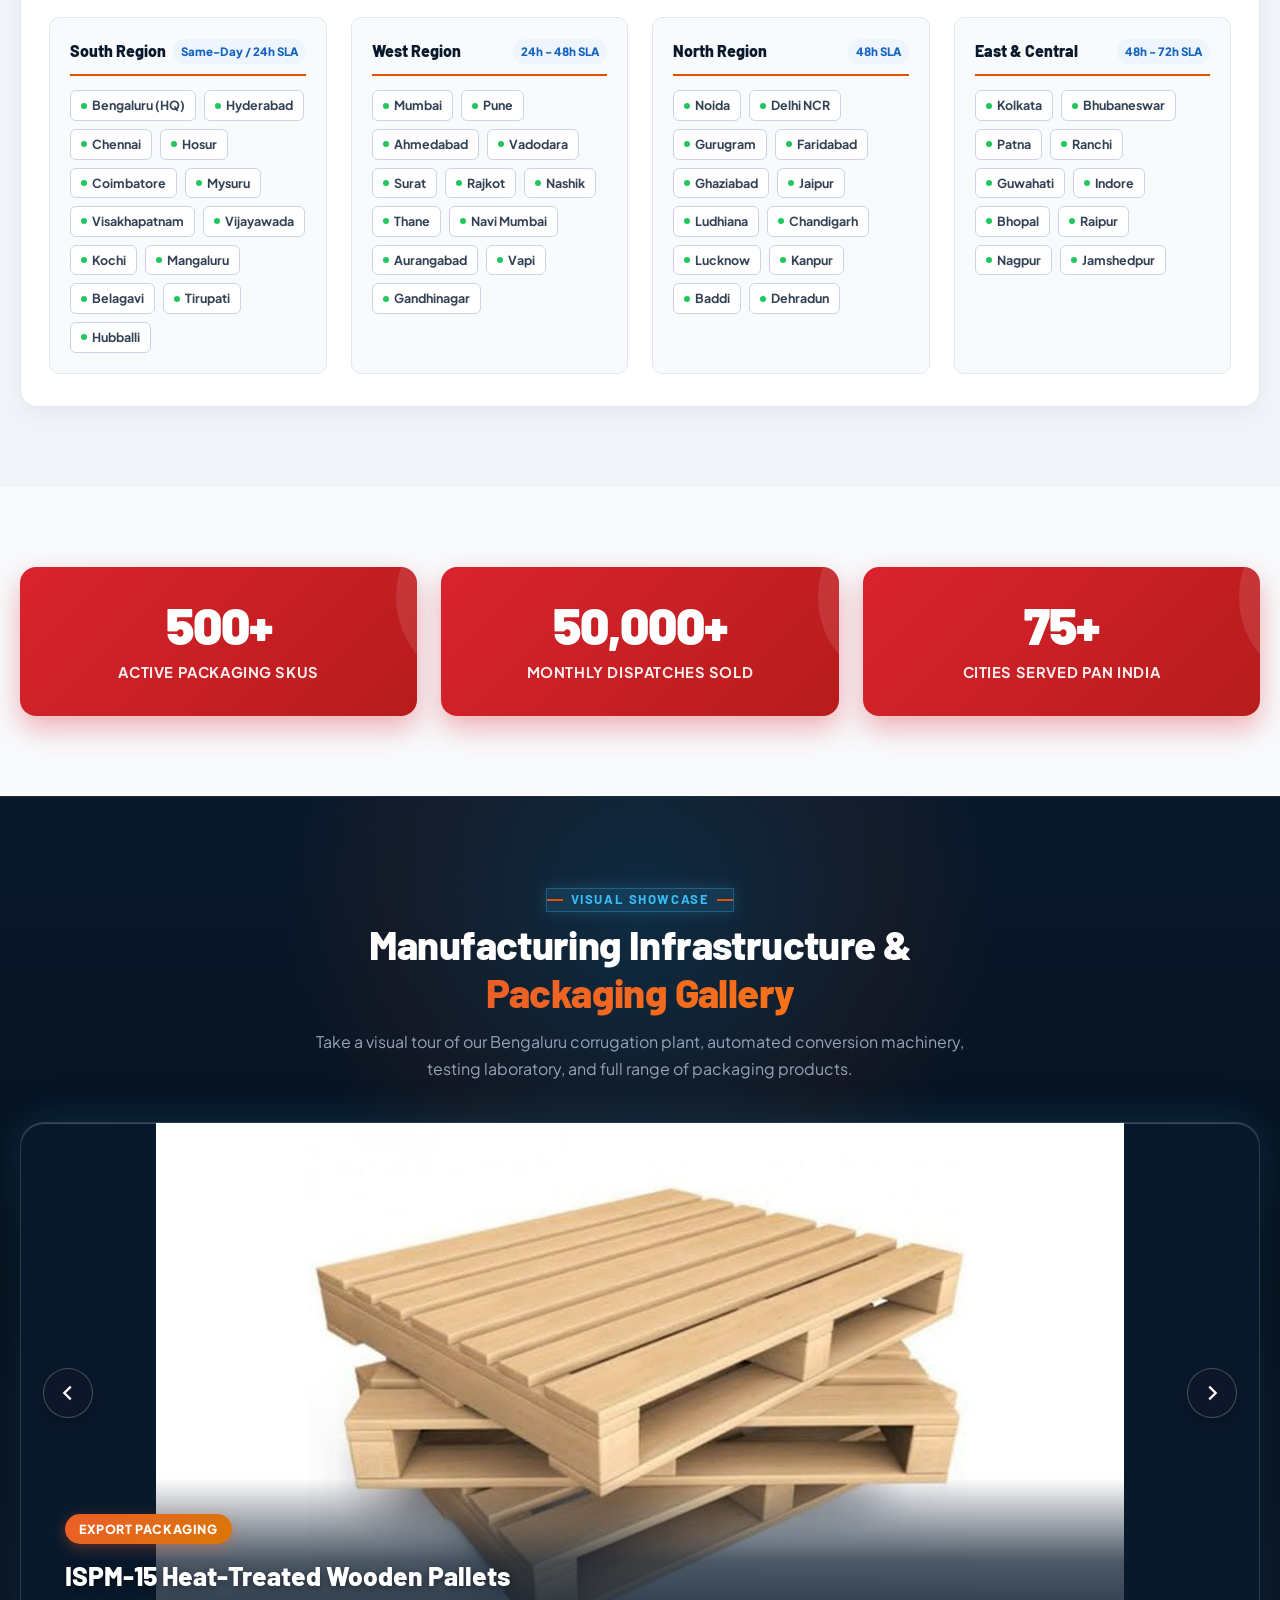
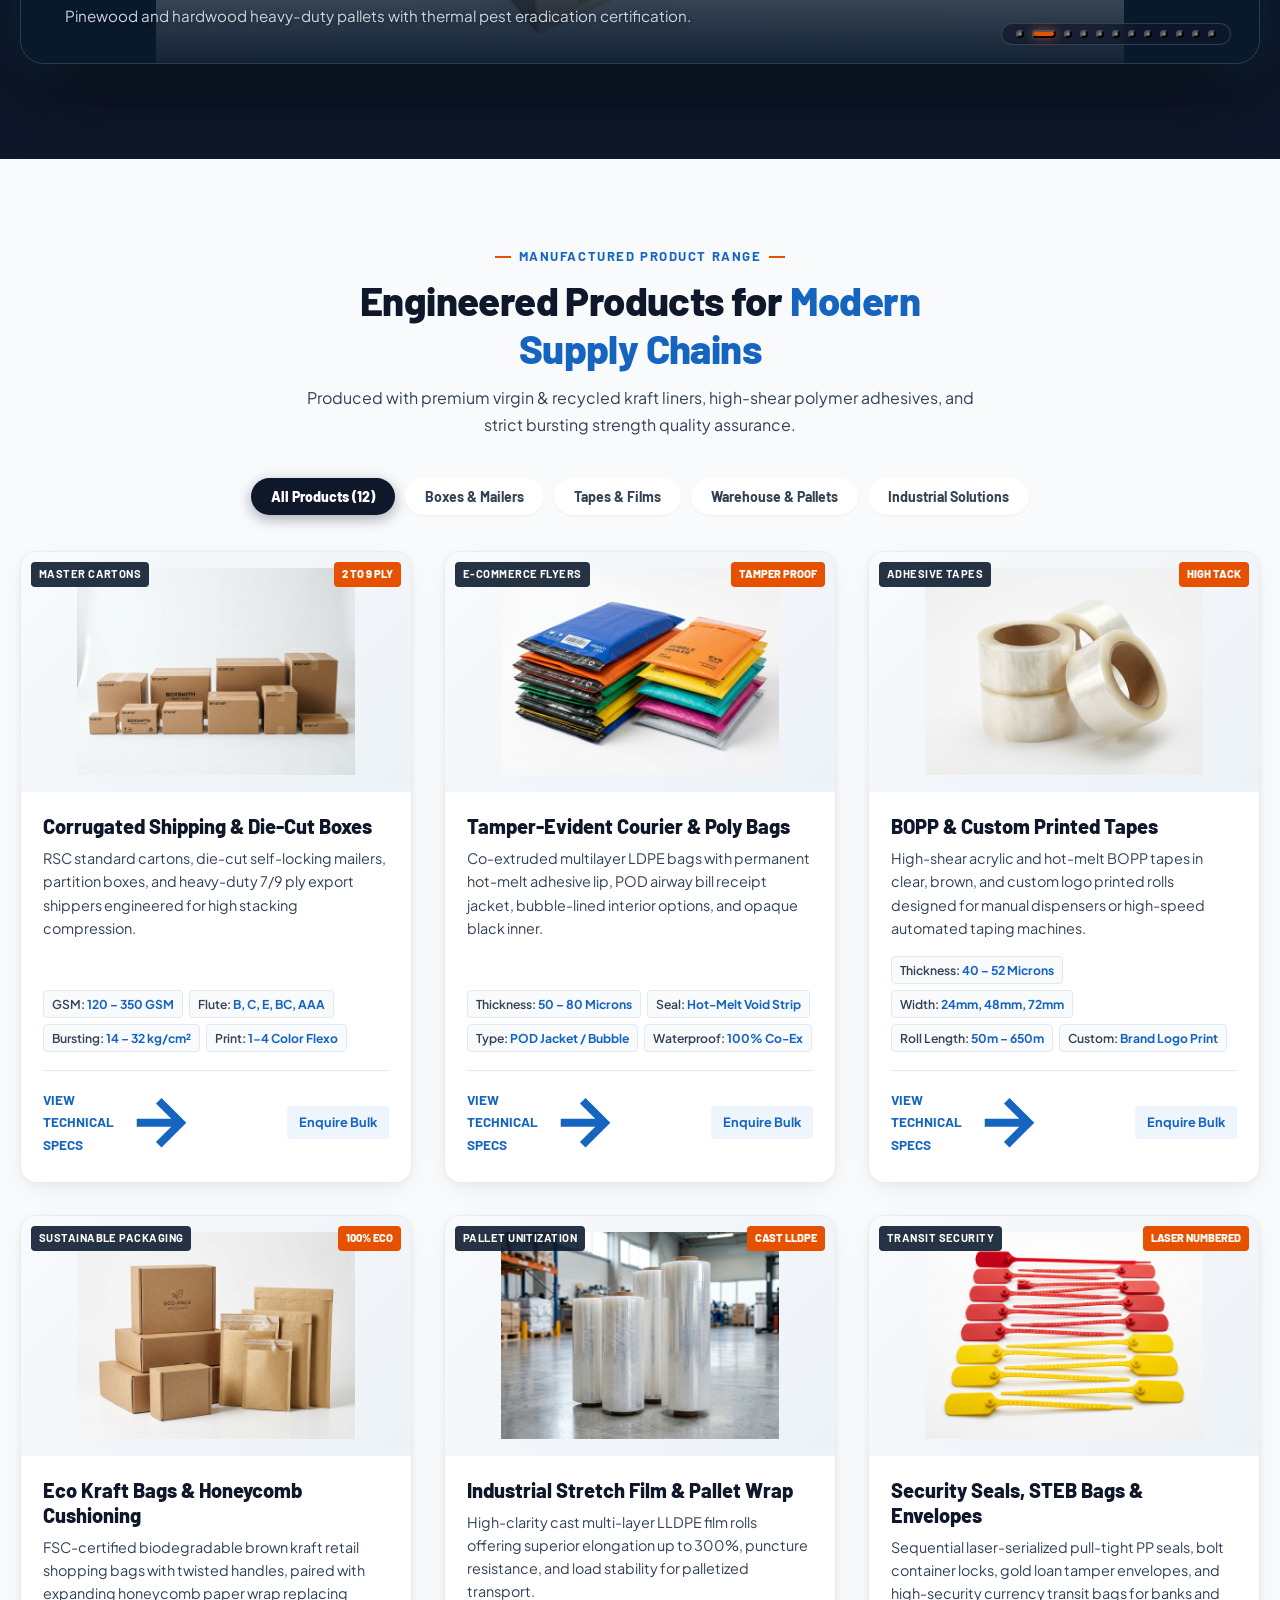
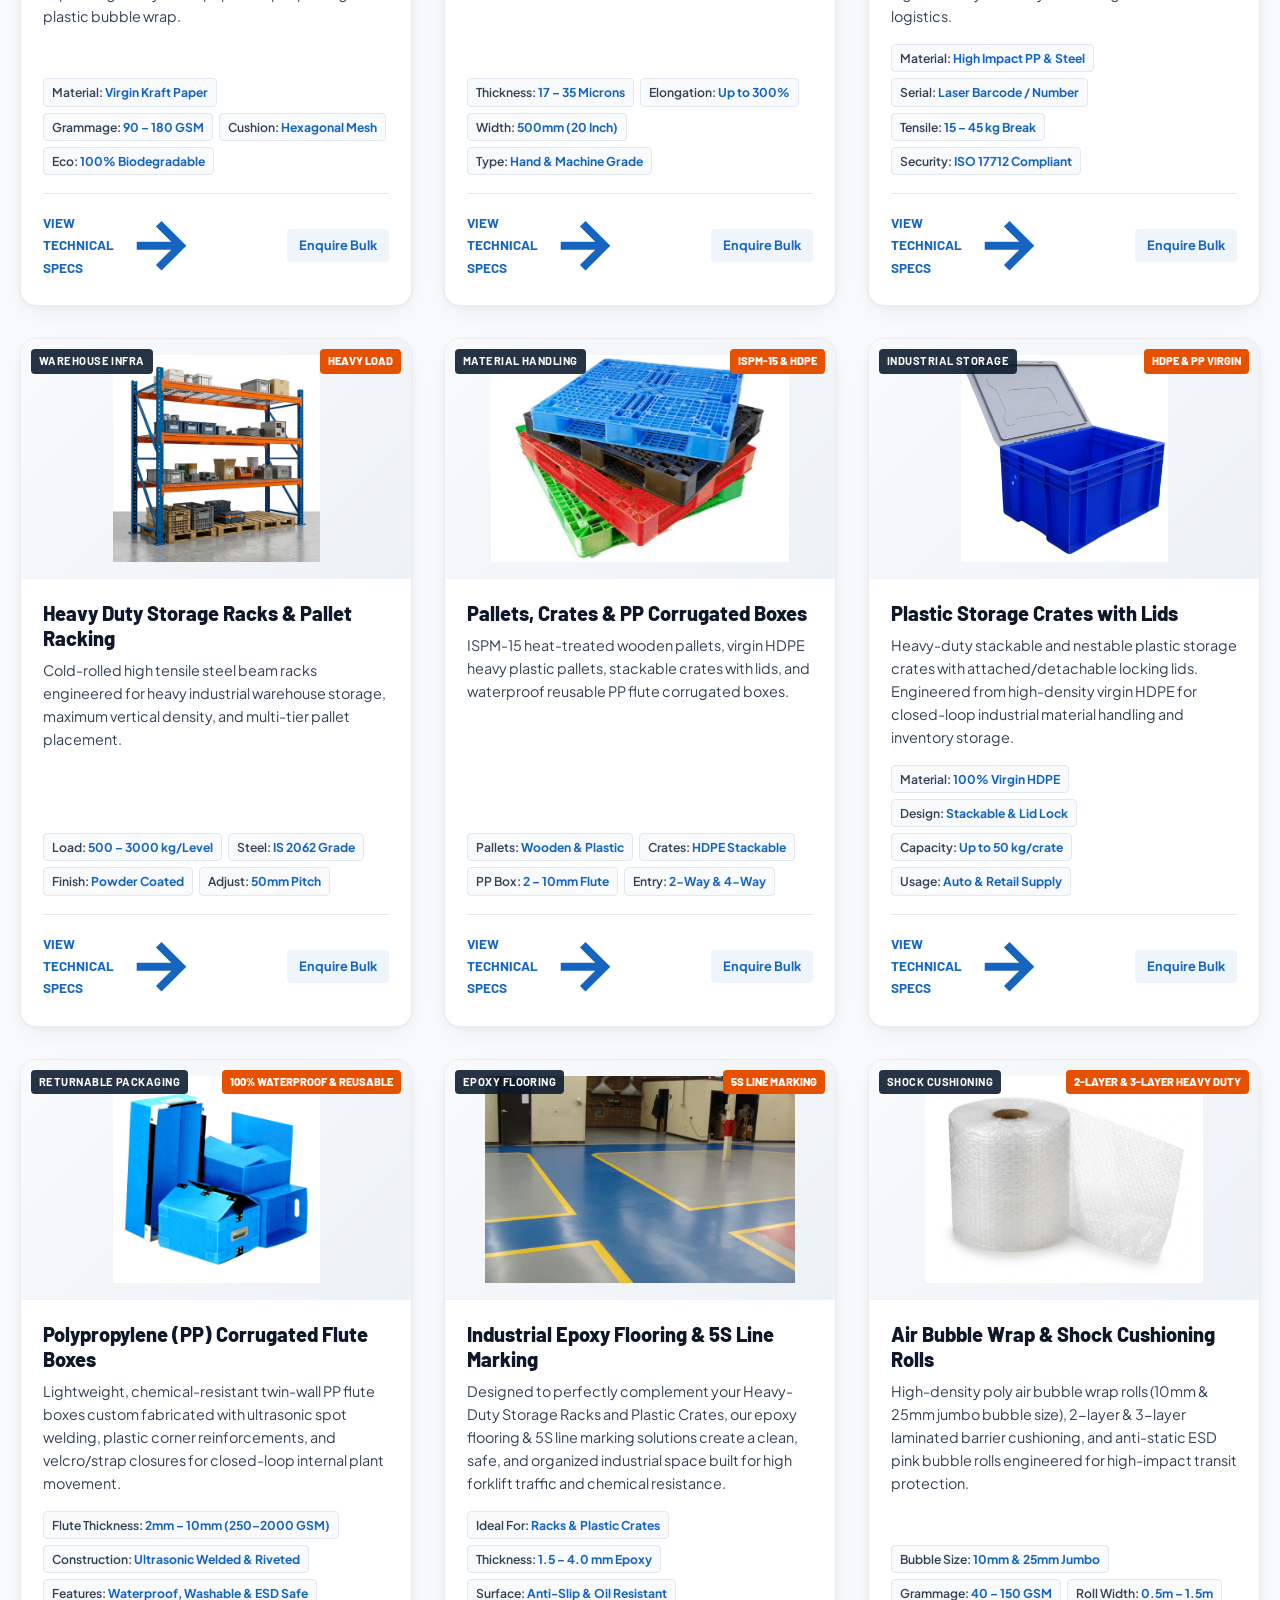
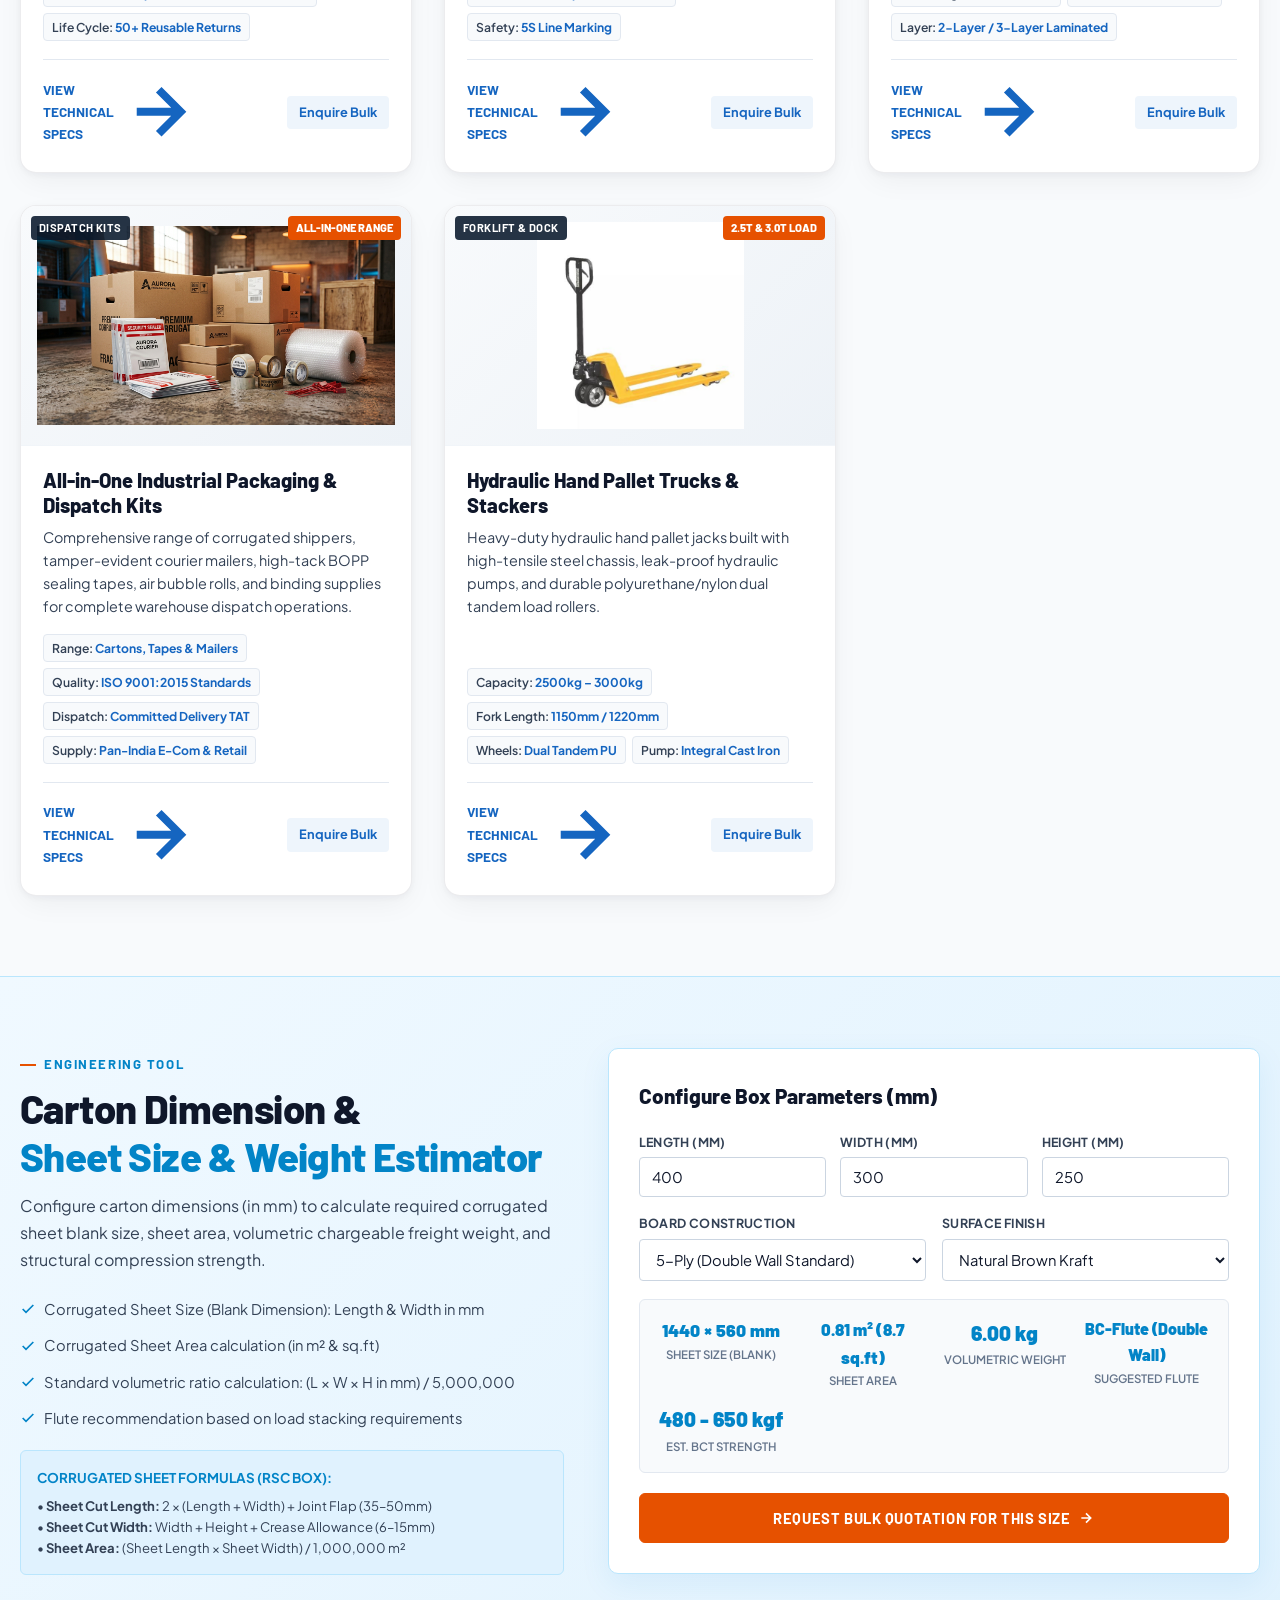
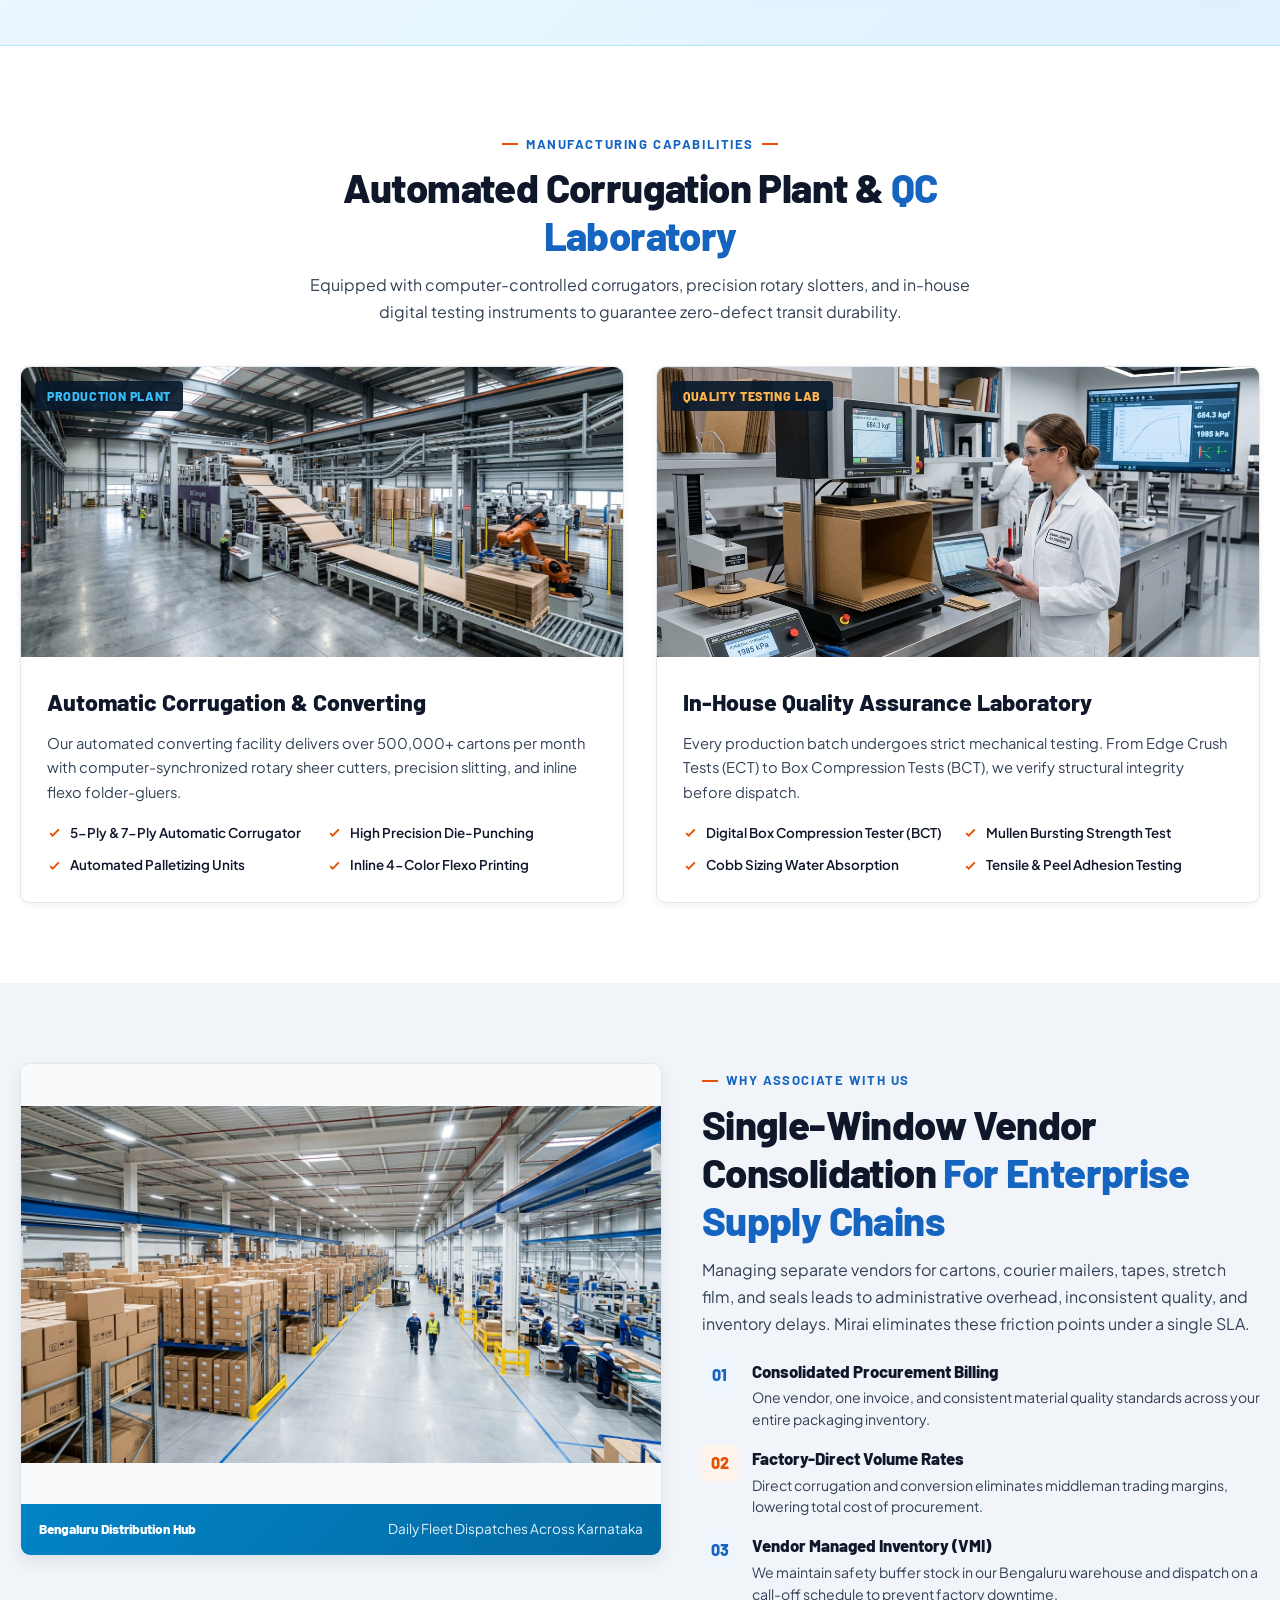
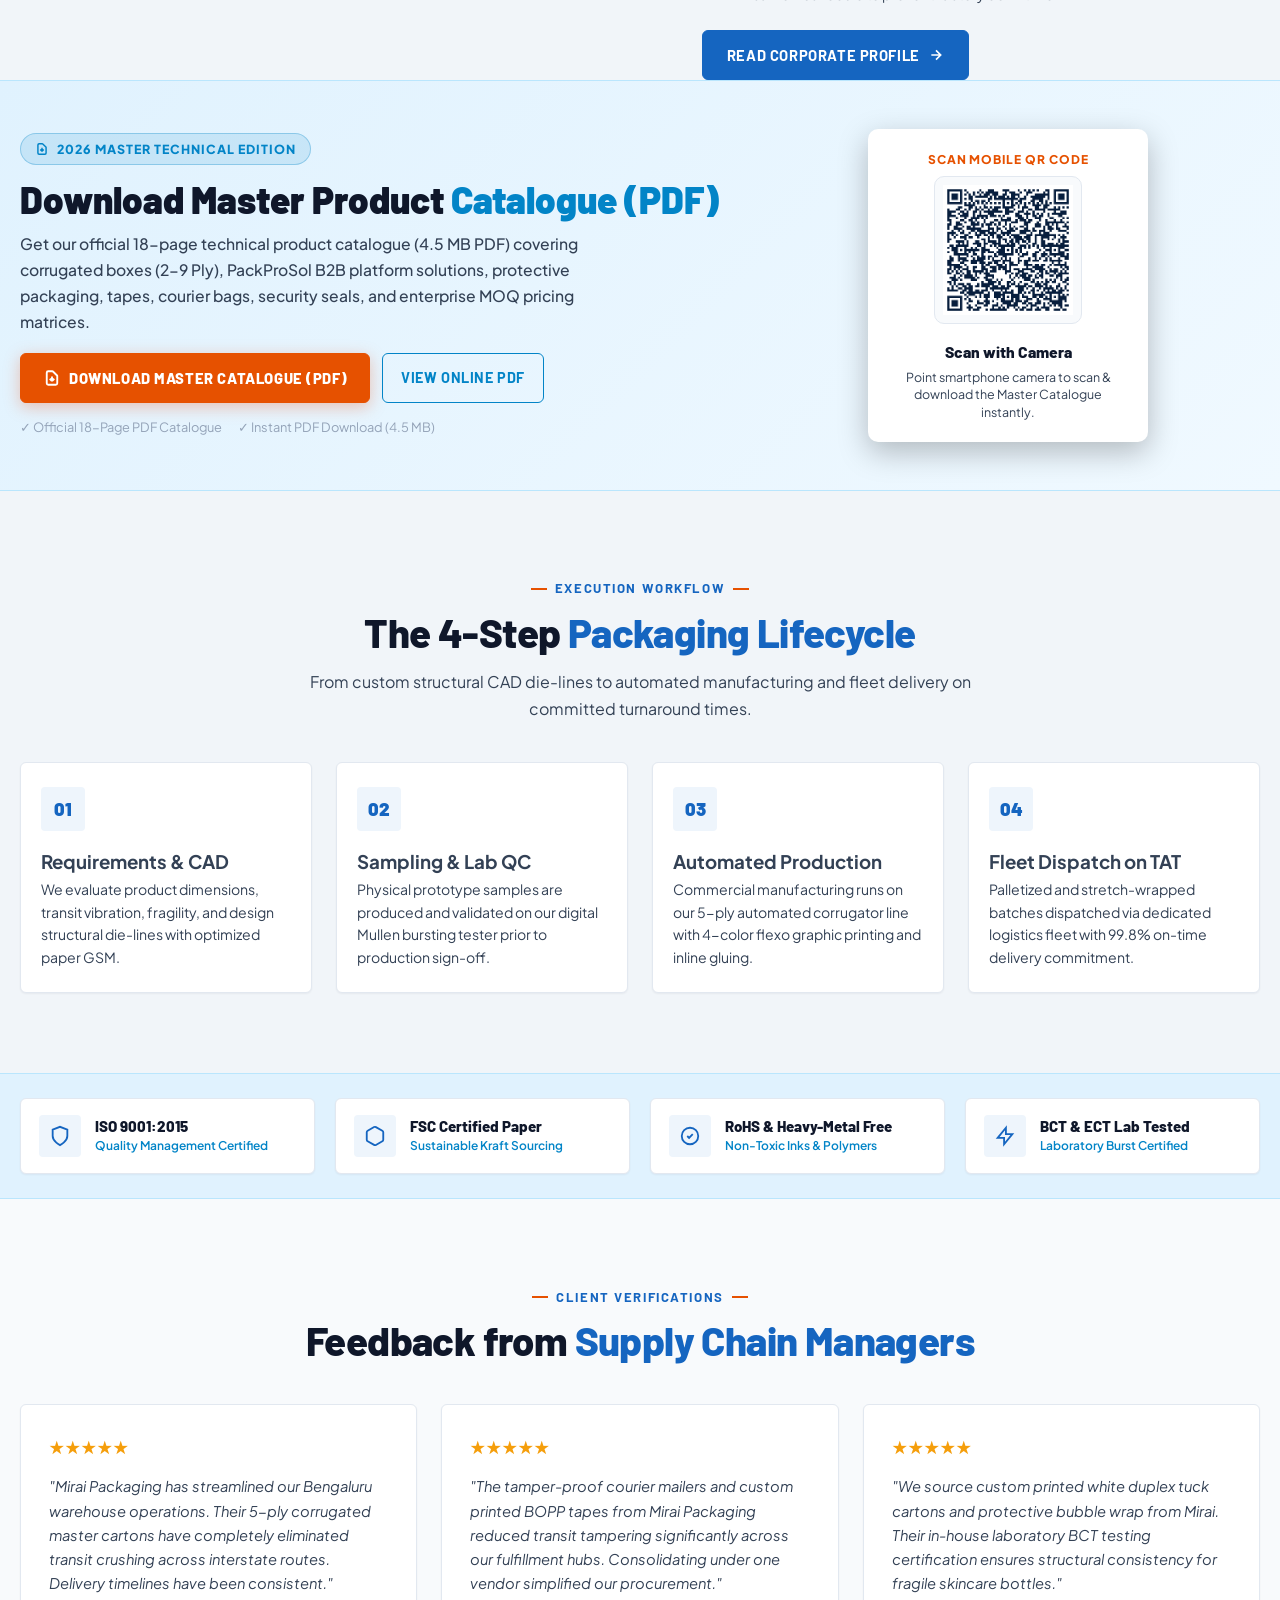
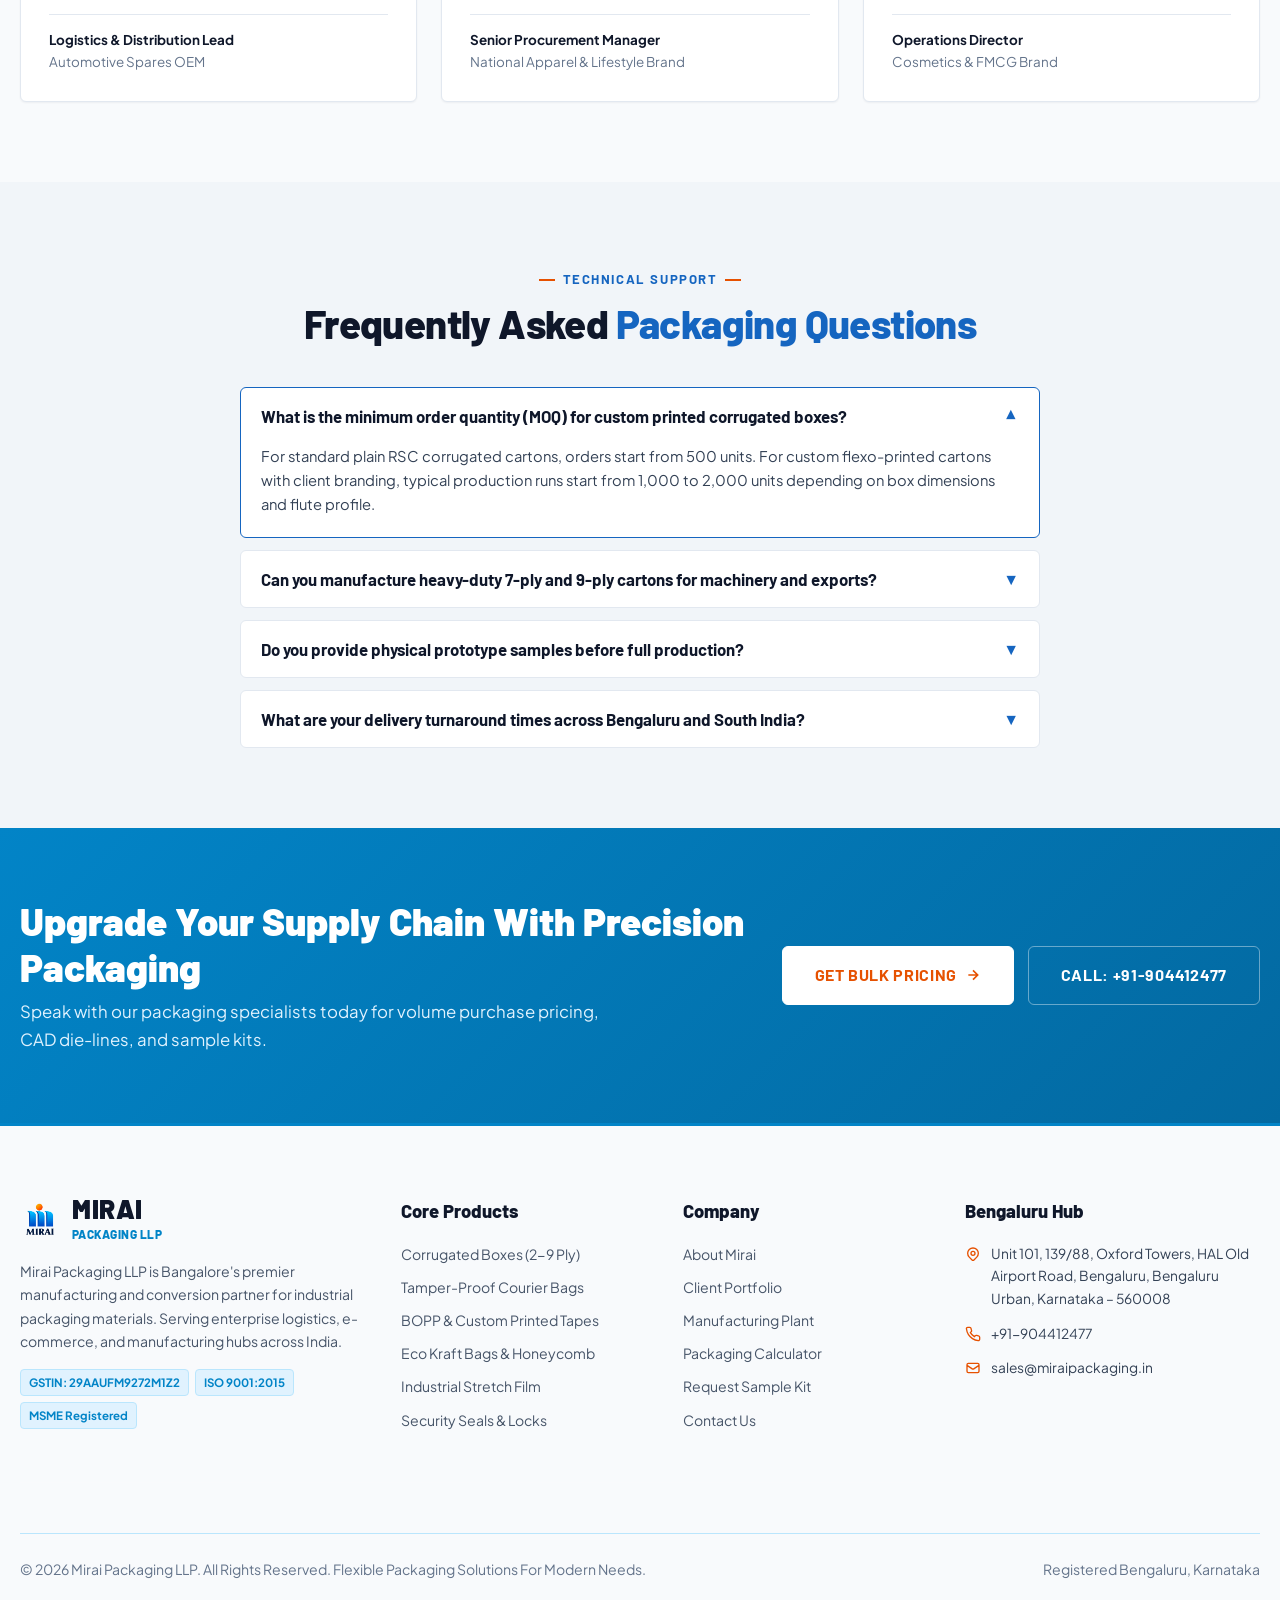
==== commit 01535649: "Update contact details (address, phone, email) across website and PDF catalogue" ====
--- a/index.html
+++ b/index.html
@@ -23,25 +23,25 @@
               <path d="M17.657 16.657L13.414 20.9a1.998 1.998 0 01-2.827 0l-4.244-4.243a8 8 0 1111.314 0z" />
               <path d="M15 11a3 3 0 11-6 0 3 3 0 016 0z" />
             </svg>
-            Add-1091, 8th Cross Road, Jai Marathi Nagar, Bengaluru Urban, Karnataka – 560086
+            Unit 101, 139/88, Oxford Towers, HAL Old Airport Road, Bengaluru, Bengaluru Urban, Karnataka – 560008
           </span>
           <span class="topbar-item">
             <svg viewBox="0 0 24 24" fill="none" stroke="currentColor" stroke-width="2">
               <path
                 d="M3 8l7.89 5.26a2 2 0 002.22 0L21 8M5 19h14a2 2 0 002-2V7a2 2 0 00-2-2H5a2 2 0 00-2 2v10a2 2 0 002 2z" />
             </svg>
-            miraipackagingllp@gmail.com
+            sales@miraipackaging.in
           </span>
           <span class="topbar-badge">GSTIN: 29AAUFM9272M1Z2</span>
         </div>
         <div class="topbar-right">
           <span class="topbar-item">Mon – Sat: 9:00 AM – 7:00 PM IST</span>
-          <a href="tel:+919491436494" class="topbar-phone">
+          <a href="tel:+91904412477" class="topbar-phone">
             <svg viewBox="0 0 24 24" fill="none" stroke="currentColor" stroke-width="2" style="width:14px;height:14px;">
               <path
                 d="M22 16.92v3a2 2 0 01-2.18 2 19.79 19.79 0 01-8.63-3.07 19.5 19.5 0 01-6-6 19.79 19.79 0 01-3.07-8.67A2 2 0 014.11 2h3a2 2 0 012 1.72 12.84 12.84 0 00.7 2.81 2 2 0 01-.45 2.11L8.09 9.91a16 16 0 006 6l1.27-1.27a2 2 0 012.11-.45 12.84 12.84 0 002.81.7A2 2 0 0122 16.92z" />
             </svg>
-            +91-9491436494
+            +91-904412477
           </a>
         </div>
       </div>
@@ -103,9 +103,9 @@
       <a href="contact.html" class="drawer-link">Contact &amp; RFQ</a>
     </div>
     <div class="drawer-footer">
-      <a href="tel:+919491436494" class="btn btn-outline"
+      <a href="tel:+91904412477" class="btn btn-outline"
         style="width:100%;margin-bottom:8px;justify-content:center;text-transform:none;">
-        Call +91 9491436494
+        Call +91 904412477
       </a>
       <a href="contact.html" class="btn btn-orange" style="width:100%;justify-content:center;">
         Request Bulk Quote
@@ -2317,8 +2317,8 @@
                 <path d="M5 12h14M12 5l7 7-7 7" />
               </svg>
             </a>
-            <a href="tel:+919491436494" class="btn btn-outline-white btn-lg">
-              Call: +91-9491436494
+            <a href="tel:+91904412477" class="btn btn-outline-white btn-lg">
+              Call: +91-904412477
             </a>
           </div>
         </div>
@@ -2380,21 +2380,21 @@
                   <path d="M17.657 16.657L13.414 20.9a1.998 1.998 0 01-2.827 0l-4.244-4.243a8 8 0 1111.314 0z" />
                   <path d="M15 11a3 3 0 11-6 0 3 3 0 016 0z" />
                 </svg>
-                <span>Add-1091, 8th Cross Road, Jai Marathi Nagar, Bengaluru Urban, Karnataka – 560086</span>
+                <span>Unit 101, 139/88, Oxford Towers, HAL Old Airport Road, Bengaluru, Bengaluru Urban, Karnataka – 560008</span>
               </div>
               <div class="footer-contact-item">
                 <svg viewBox="0 0 24 24" fill="none" stroke="currentColor" stroke-width="2">
                   <path
                     d="M22 16.92v3a2 2 0 01-2.18 2 19.79 19.79 0 01-8.63-3.07 19.5 19.5 0 01-6-6 19.79 19.79 0 01-3.07-8.67A2 2 0 014.11 2h3a2 2 0 012 1.72 12.84 12.84 0 00.7 2.81 2 2 0 01-.45 2.11L8.09 9.91a16 16 0 006 6l1.27-1.27a2 2 0 012.11-.45 12.84 12.84 0 002.81.7A2 2 0 0122 16.92z" />
                 </svg>
-                <span>+91-9491436494</span>
+                <span>+91-904412477</span>
               </div>
               <div class="footer-contact-item">
                 <svg viewBox="0 0 24 24" fill="none" stroke="currentColor" stroke-width="2">
                   <path
                     d="M3 8l7.89 5.26a2 2 0 002.22 0L21 8M5 19h14a2 2 0 002-2V7a2 2 0 00-2-2H5a2 2 0 00-2 2v10a2 2 0 002 2z" />
                 </svg>
-                <span>miraipackagingllp@gmail.com</span>
+                <span>sales@miraipackaging.in</span>
               </div>
             </div>
           </div>
@@ -2415,13 +2415,13 @@
           <path d="M18 15l-6-6-6 6" />
         </svg>
       </button>
-      <a href="tel:+919491436494" class="float-btn float-call" aria-label="Call Mirai Packaging">
+      <a href="tel:+91904412477" class="float-btn float-call" aria-label="Call Mirai Packaging">
         <svg viewBox="0 0 24 24" fill="none" stroke="currentColor" stroke-width="2" style="width:20px;height:20px;">
           <path
             d="M22 16.92v3a2 2 0 01-2.18 2 19.79 19.79 0 01-8.63-3.07 19.5 19.5 0 01-6-6 19.79 19.79 0 01-3.07-8.67A2 2 0 014.11 2h3a2 2 0 012 1.72 12.84 12.84 0 00.7 2.81 2 2 0 01-.45 2.11L8.09 9.91a16 16 0 006 6l1.27-1.27a2 2 0 012.11-.45 12.84 12.84 0 002.81.7A2 2 0 0122 16.92z" />
         </svg>
       </a>
-      <a href="https://wa.me/919491436494?text=Hi%20Mirai%20Packaging,%20I%20am%20interested%20in%20packaging%20materials%20for%20my%20business."
+      <a href="https://wa.me/91904412477?text=Hi%20Mirai%20Packaging,%20I%20am%20interested%20in%20packaging%20materials%20for%20my%20business."
         target="_blank" rel="noopener" class="float-btn float-whatsapp" aria-label="Chat on WhatsApp">
         <svg viewBox="0 0 24 24" fill="currentColor" style="width:24px;height:24px;">
           <path
@@ -2433,14 +2433,14 @@
     <!-- MOBILE BOTTOM ACTION BAR -->
     <div class="mobile-bottom-bar">
       <div class="mobile-bottom-grid">
-        <a href="tel:+919491436494" class="mobile-bar-btn" style="background:#0284c7; color:#ffffff;">
+        <a href="tel:+91904412477" class="mobile-bar-btn" style="background:#0284c7; color:#ffffff;">
           <svg viewBox="0 0 24 24" fill="none" stroke="currentColor" stroke-width="2" style="width:14px;height:14px;">
             <path
               d="M22 16.92v3a2 2 0 01-2.18 2 19.79 19.79 0 01-8.63-3.07 19.5 19.5 0 01-6-6 19.79 19.79 0 01-3.07-8.67A2 2 0 014.11 2h3a2 2 0 012 1.72 12.84 12.84 0 00.7 2.81 2 2 0 01-.45 2.11L8.09 9.91a16 16 0 006 6l1.27-1.27a2 2 0 012.11-.45 12.84 12.84 0 002.81.7A2 2 0 0122 16.92z" />
           </svg>
           Call
         </a>
-        <a href="https://wa.me/919491436494?text=Hi%20Mirai%20Packaging,%20I%20need%20a%20packaging%20quote."
+        <a href="https://wa.me/91904412477?text=Hi%20Mirai%20Packaging,%20I%20need%20a%20packaging%20quote."
           target="_blank" rel="noopener" class="mobile-bar-btn" style="background:#25D366; color:var(--white);">
           WhatsApp
         </a>
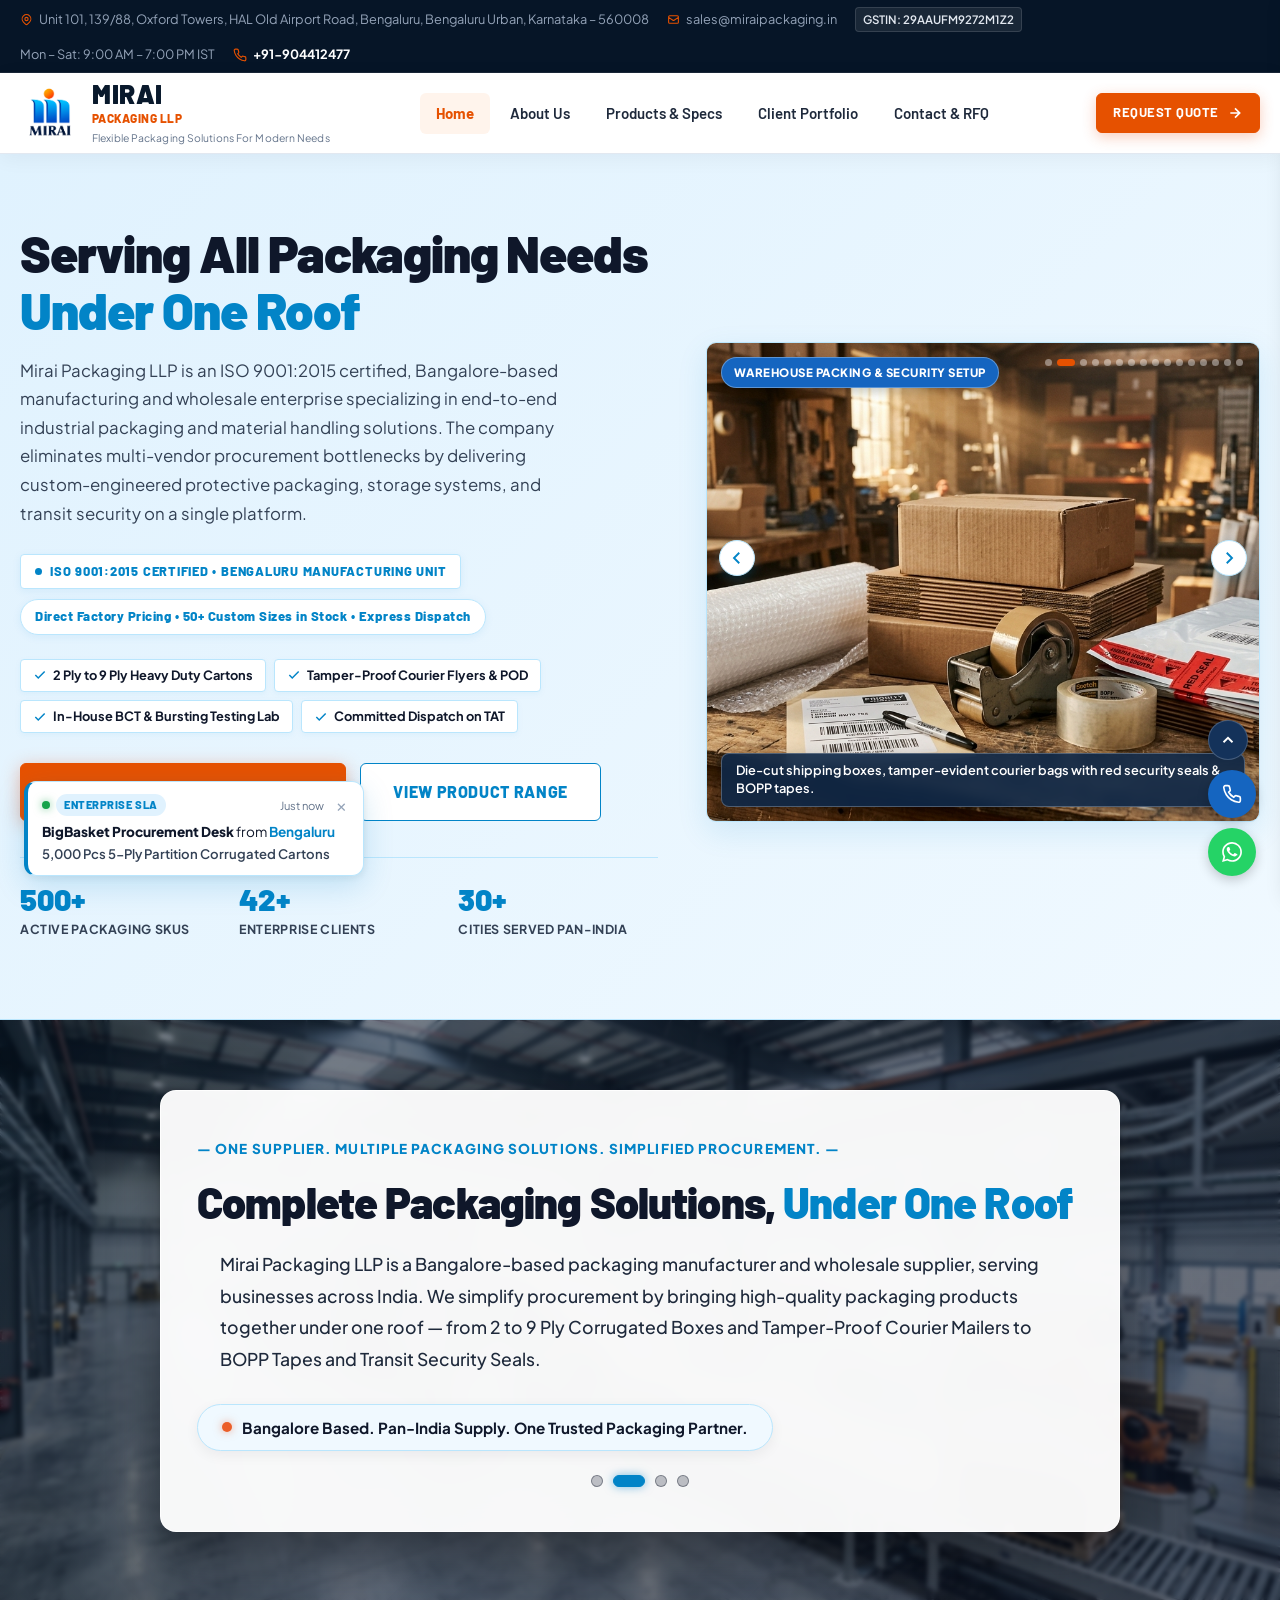
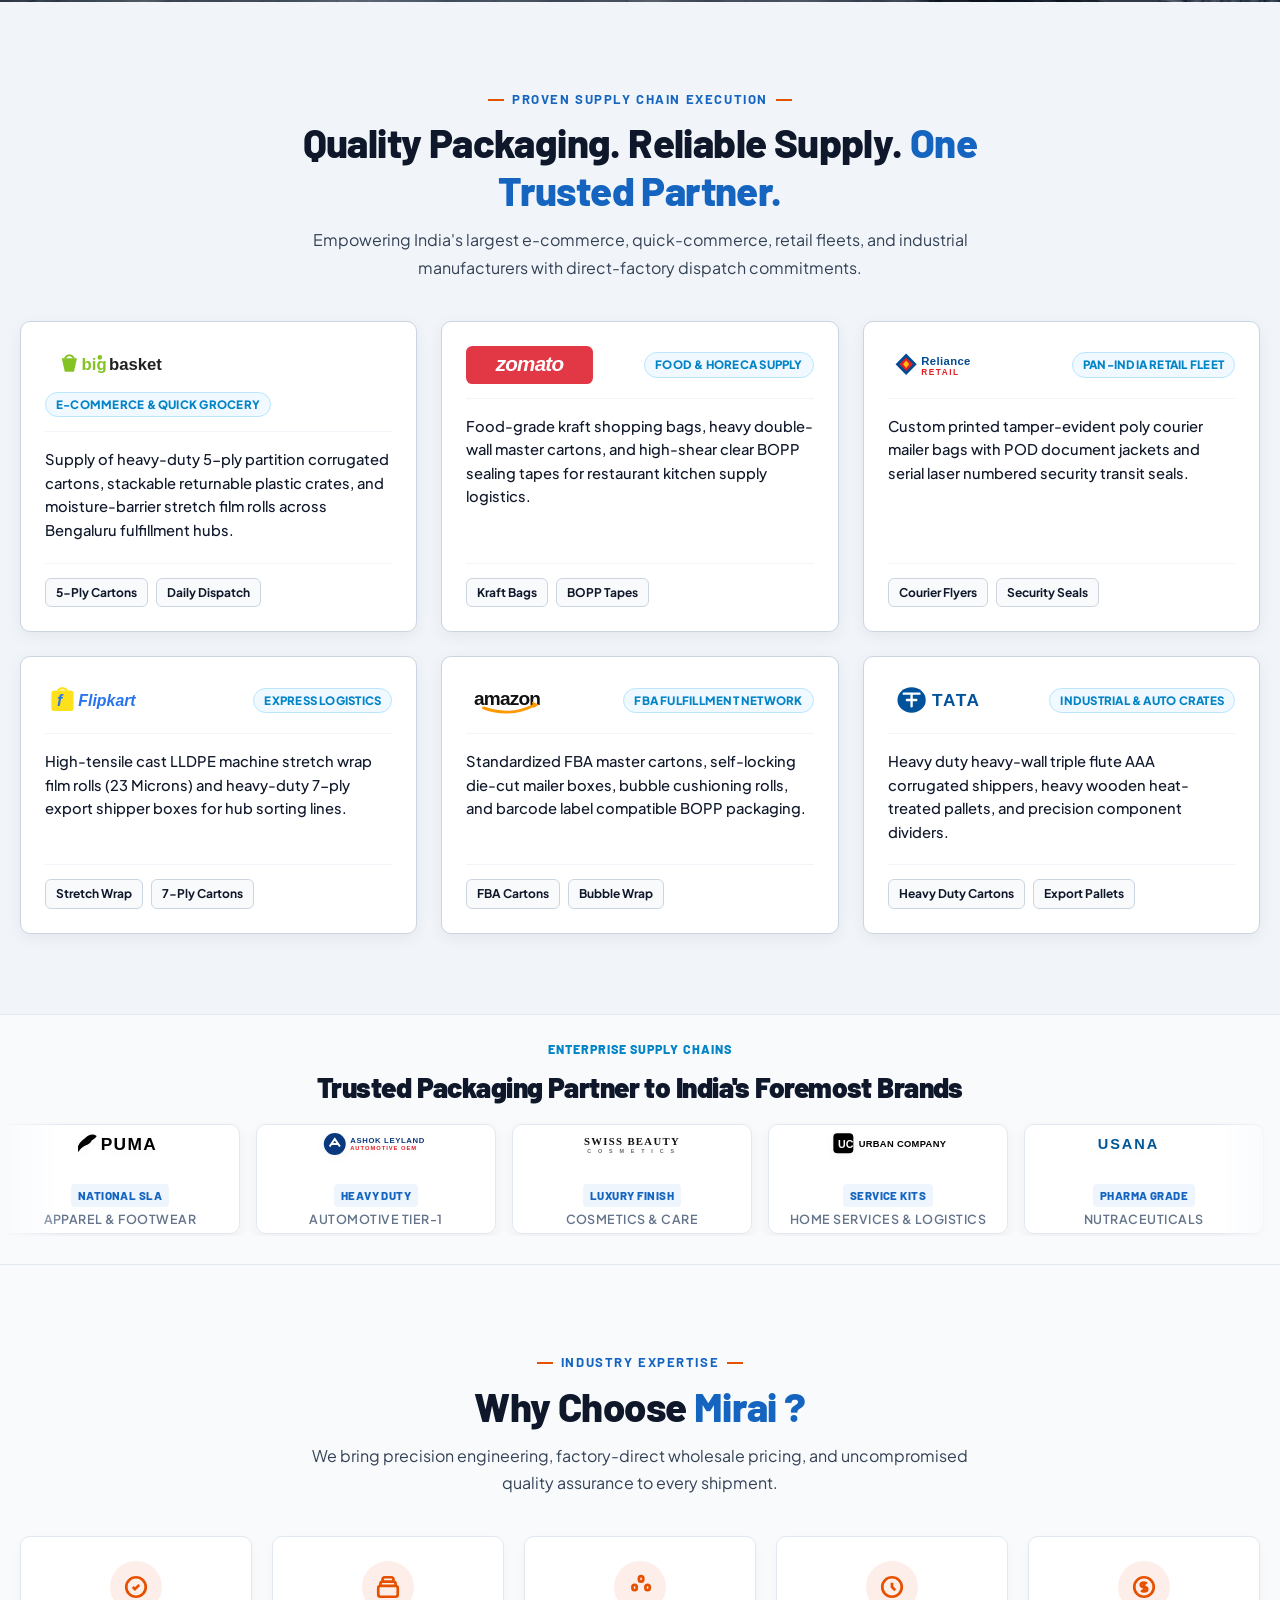
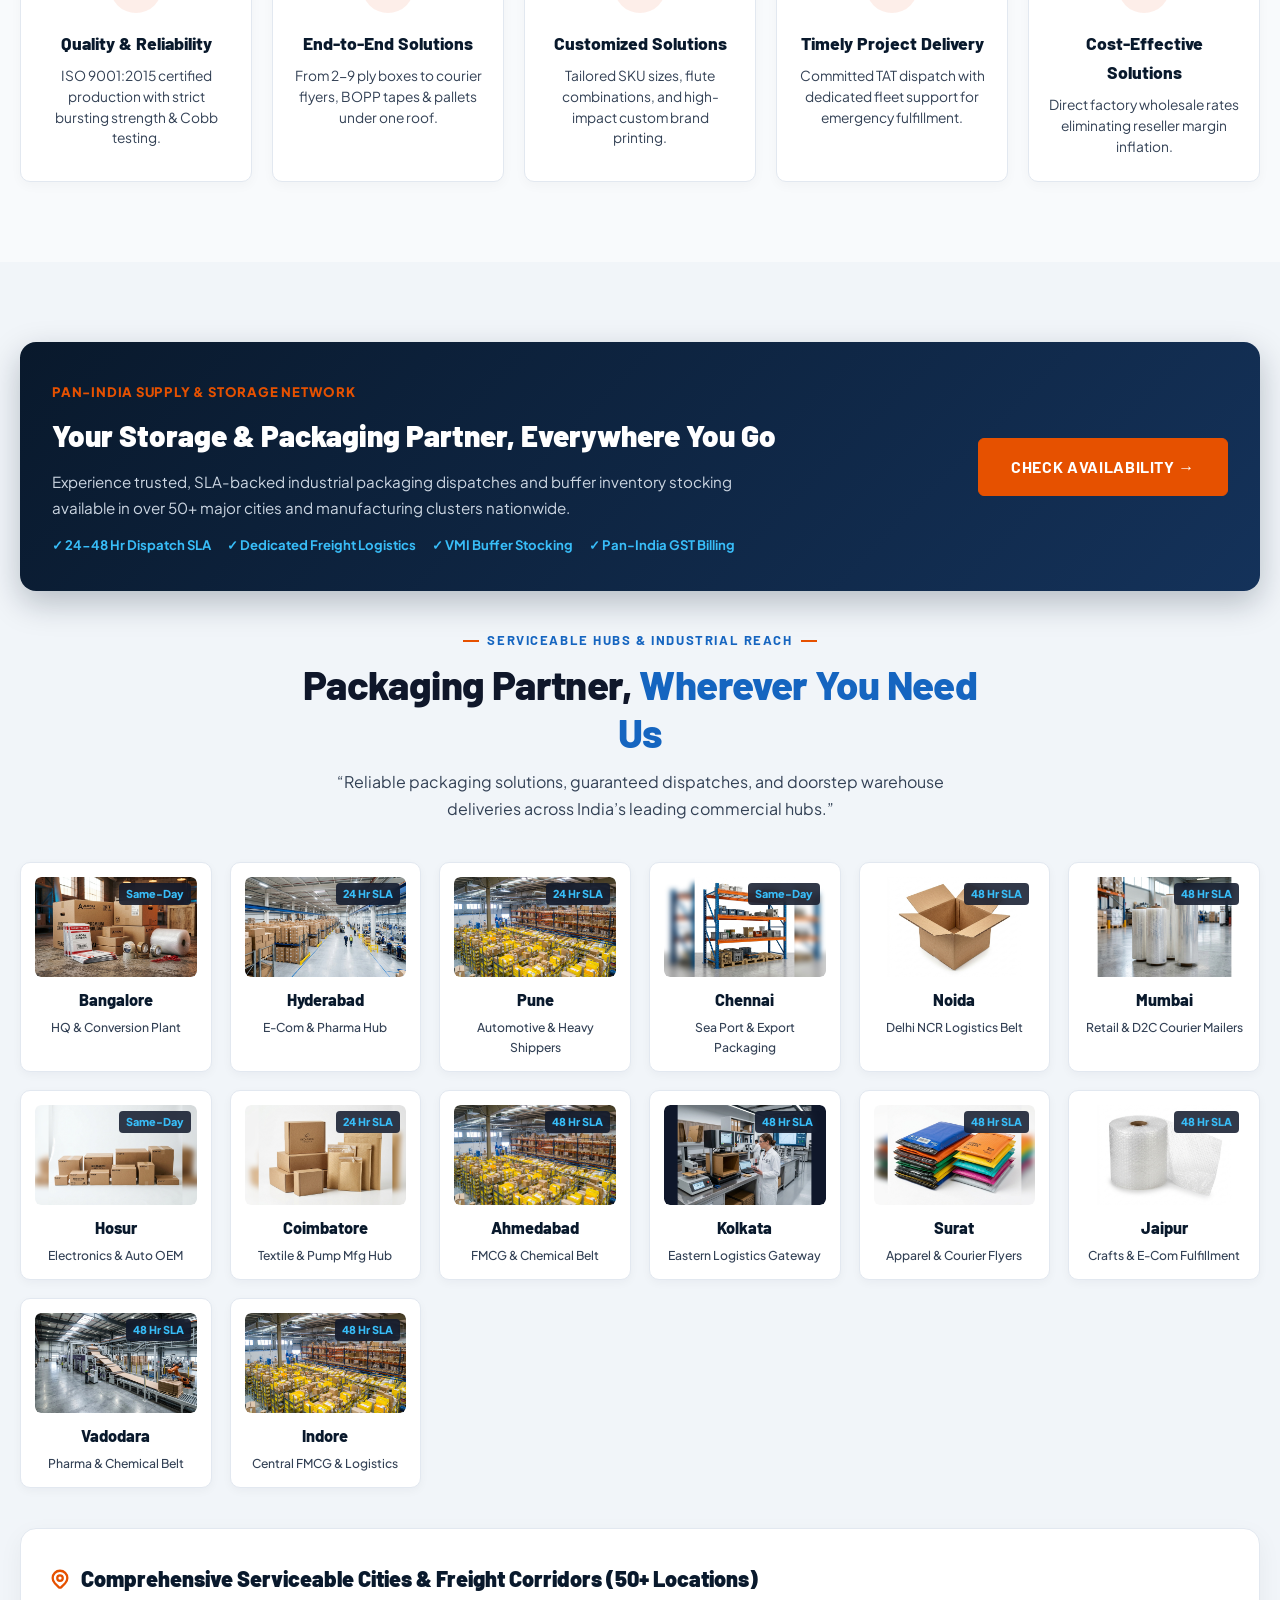
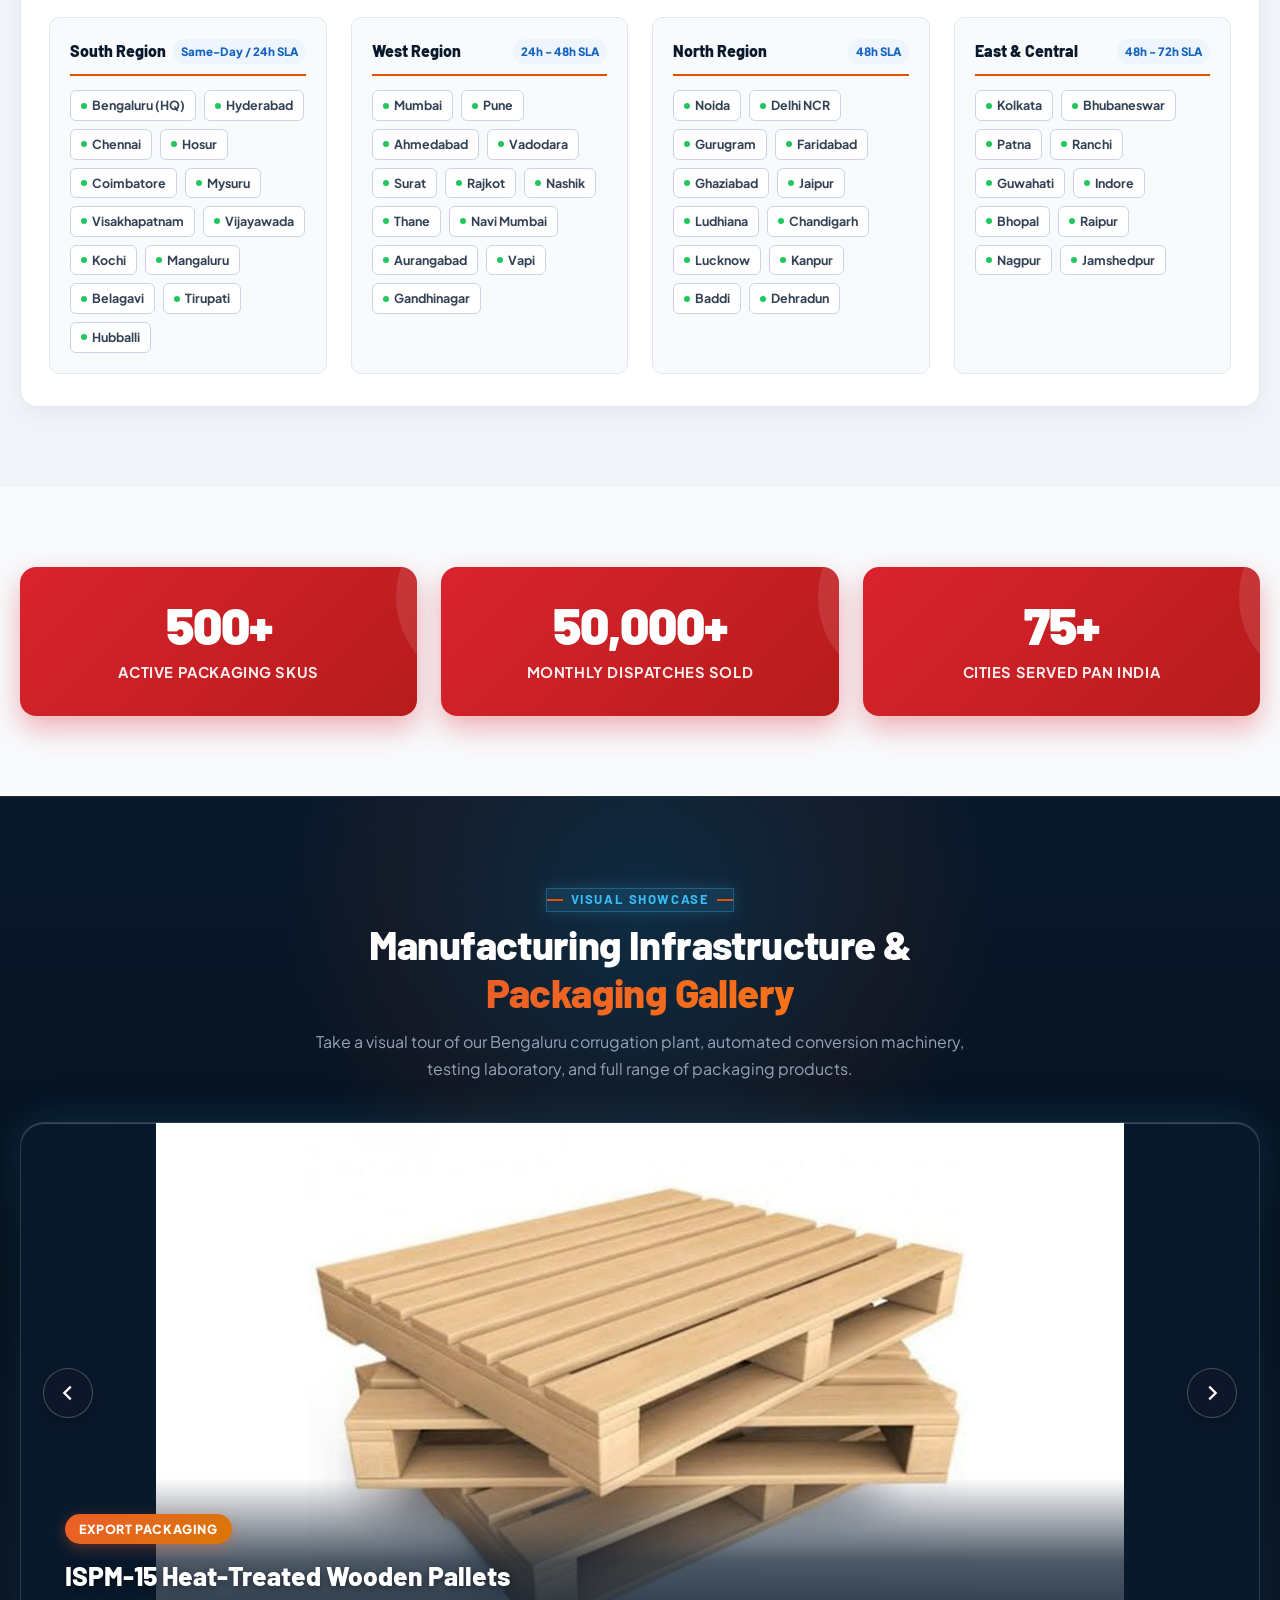
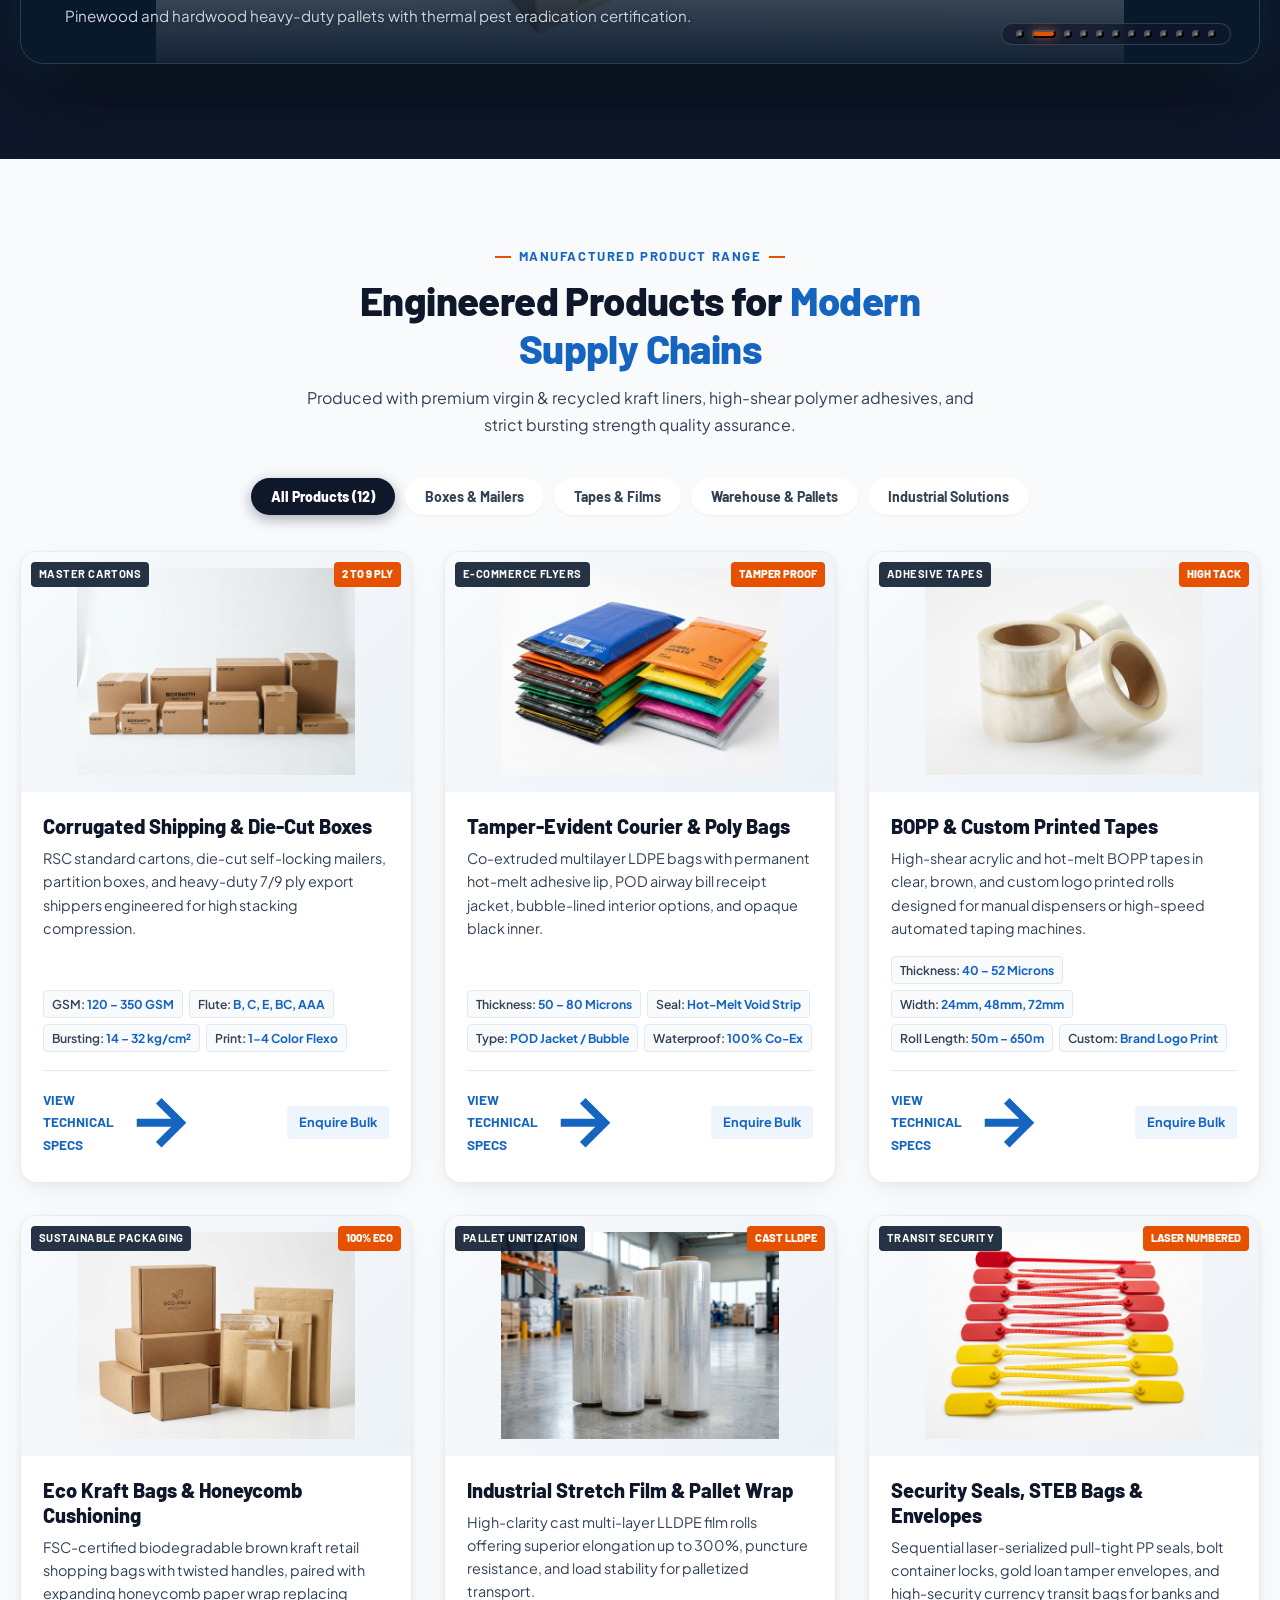
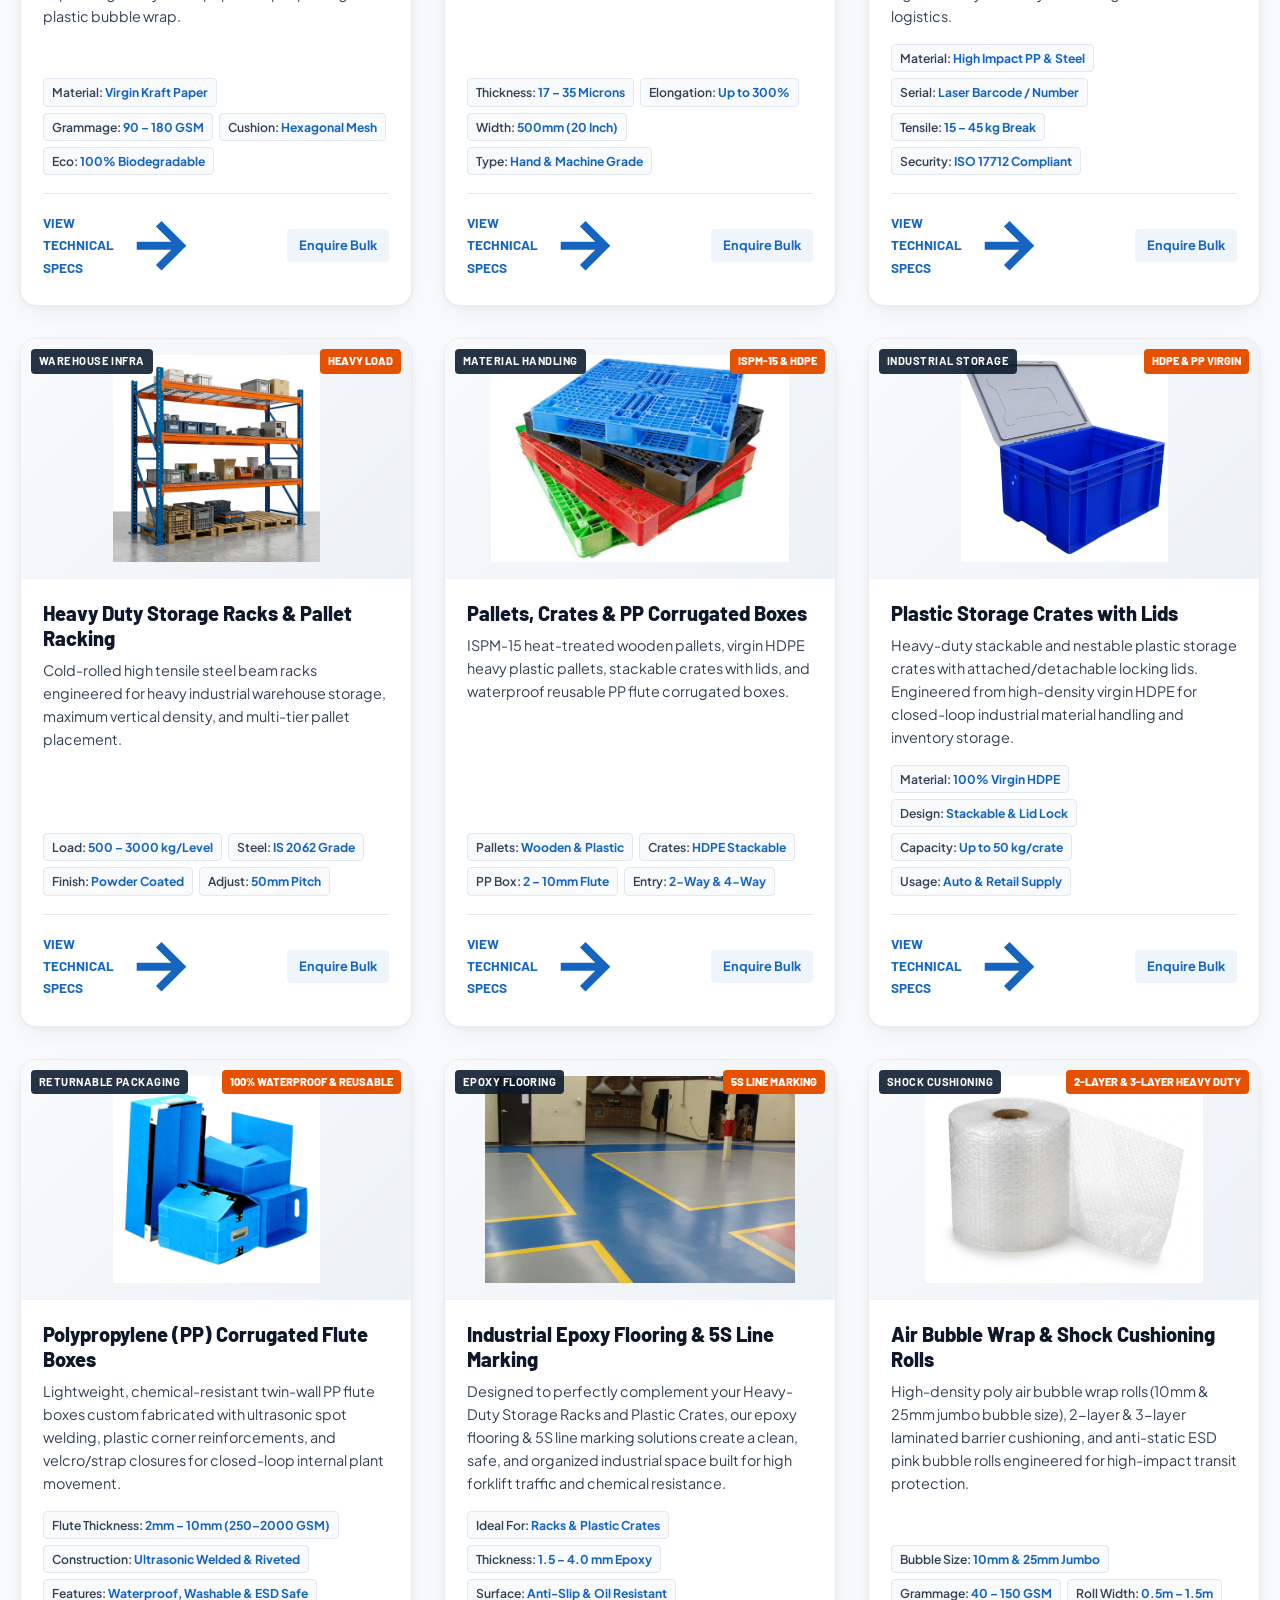
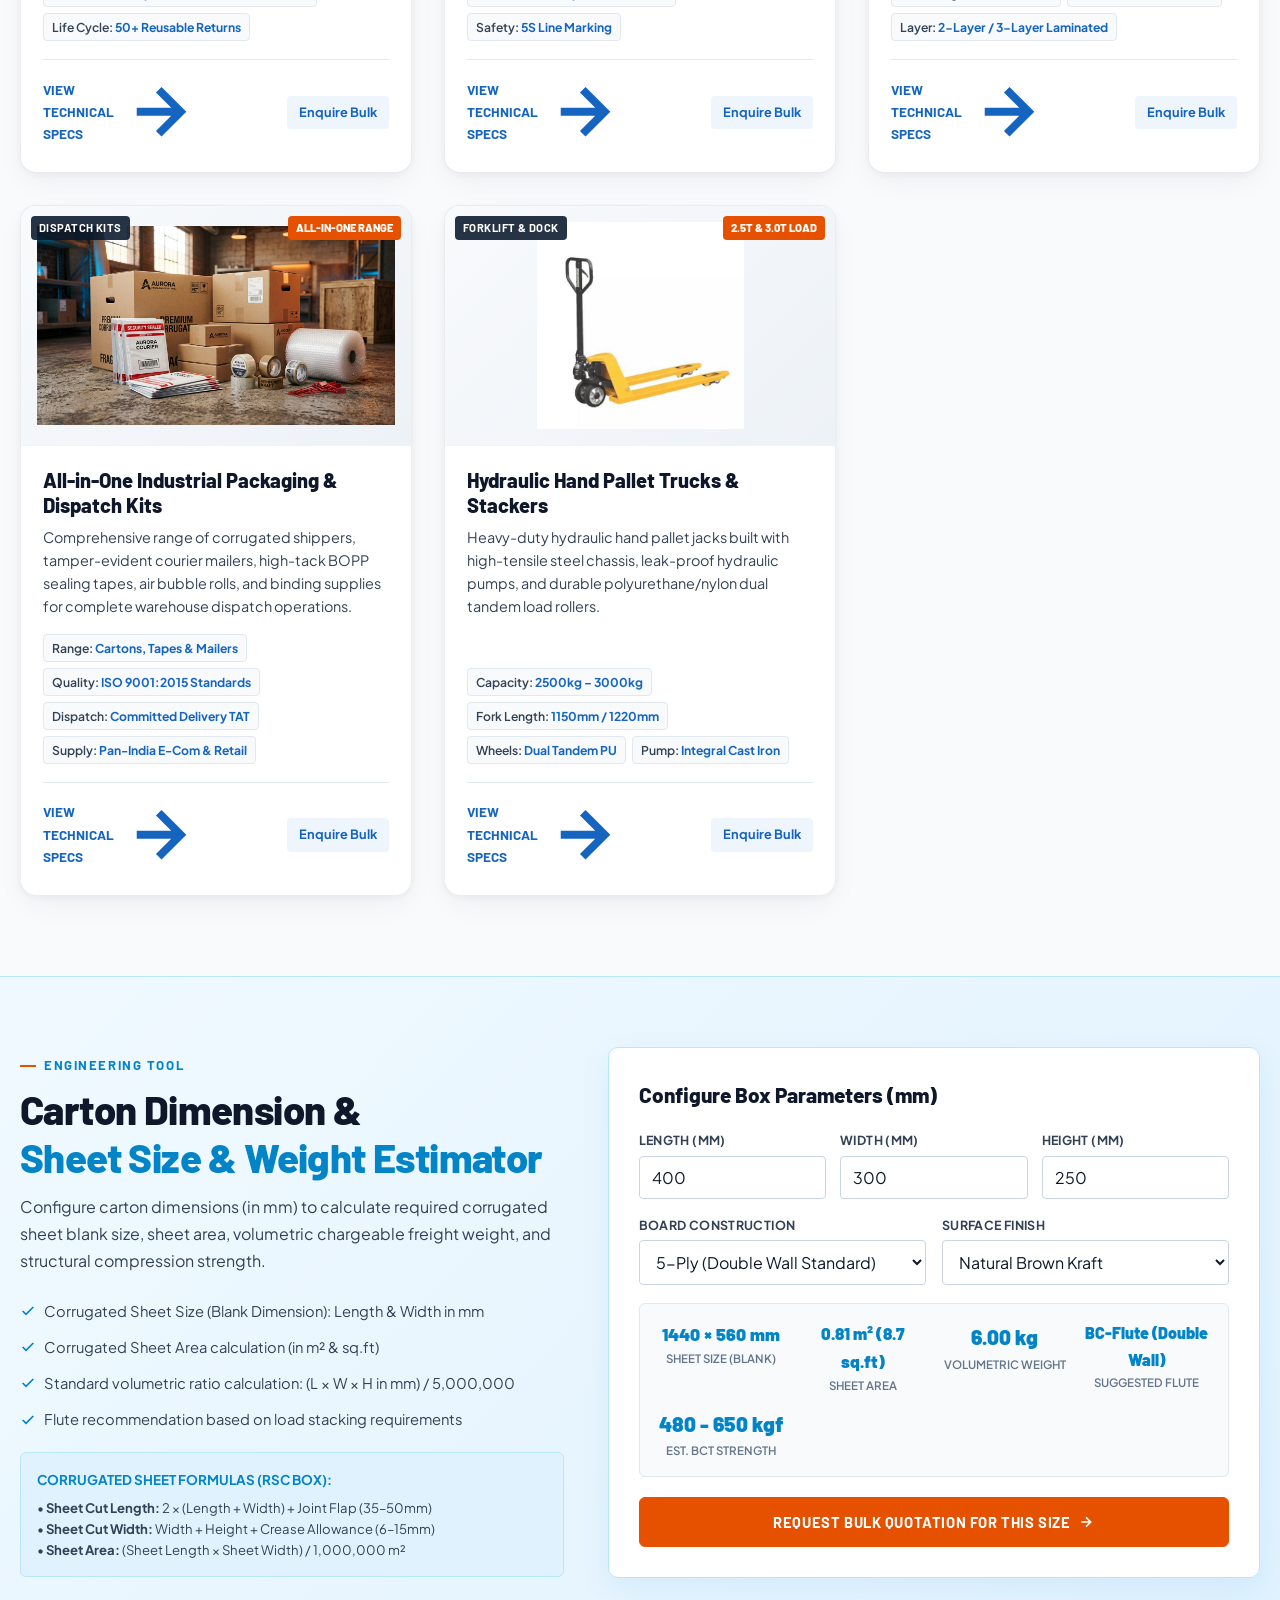
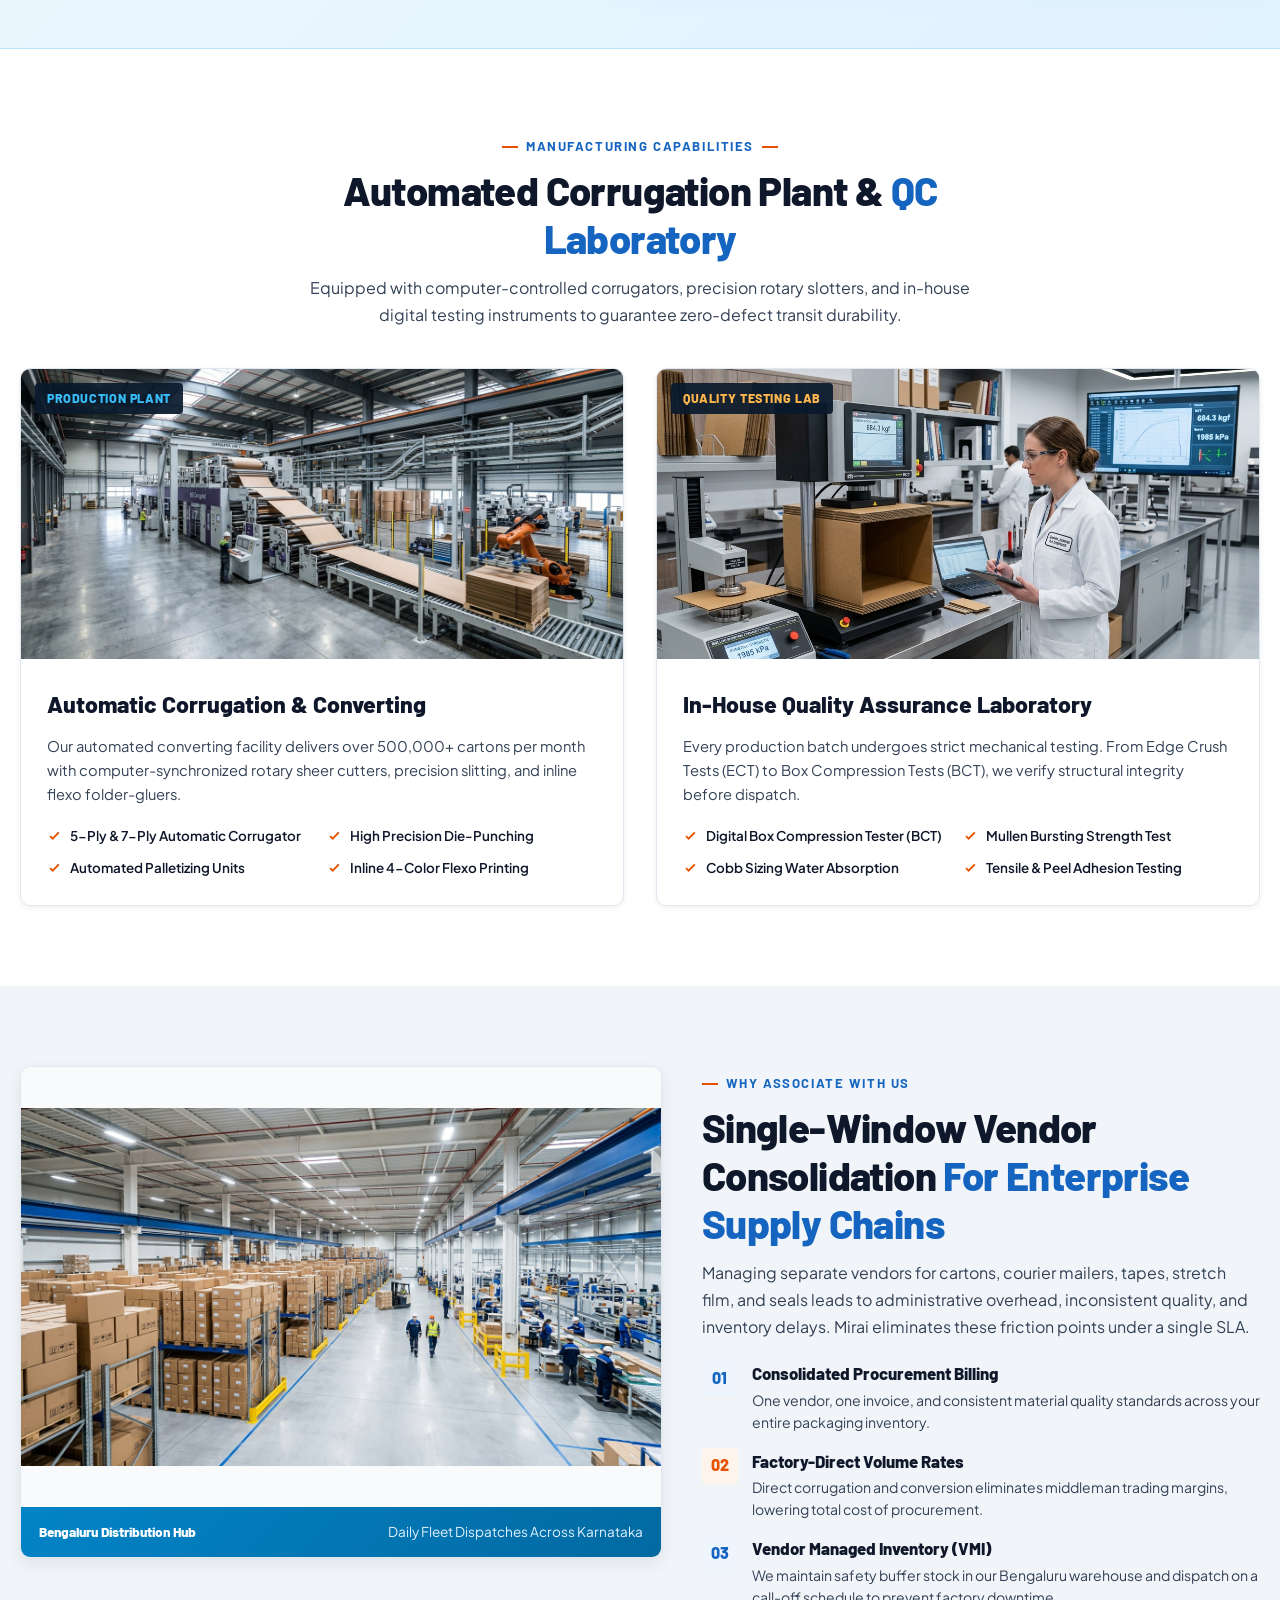
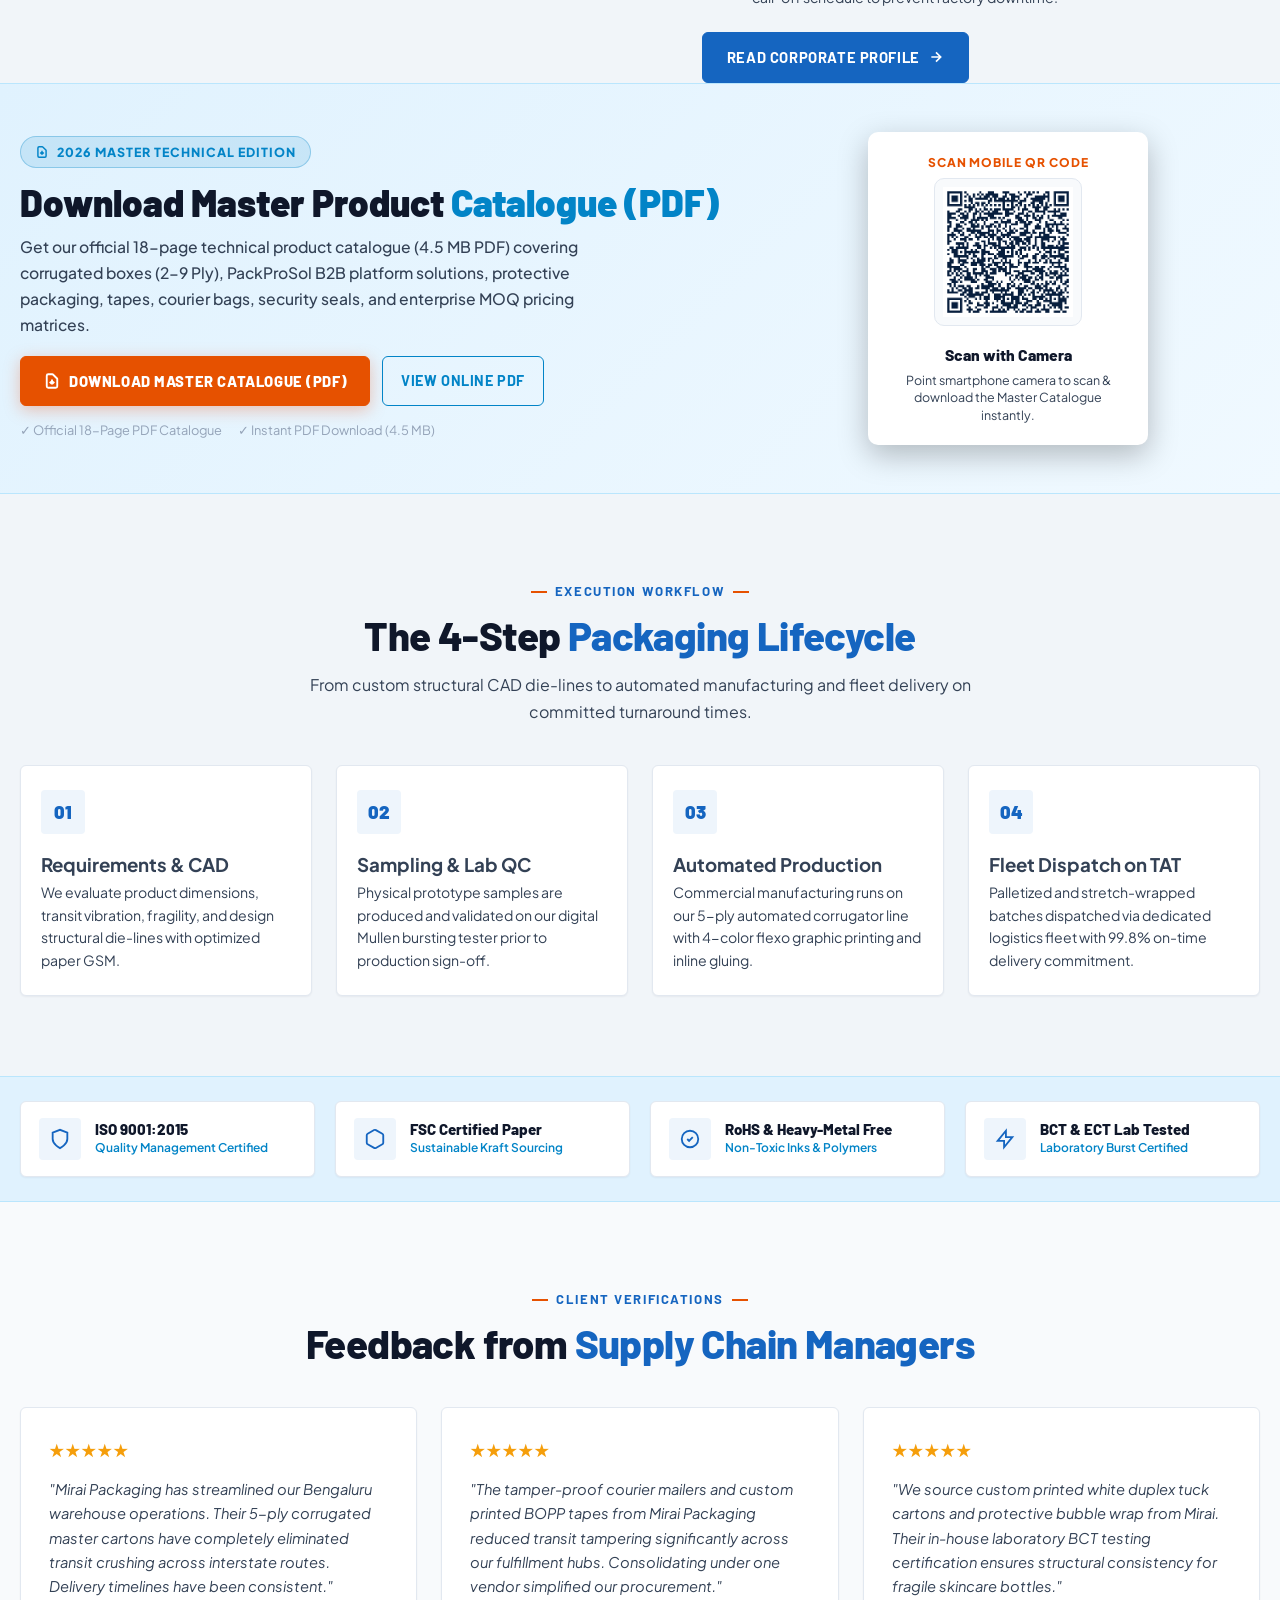
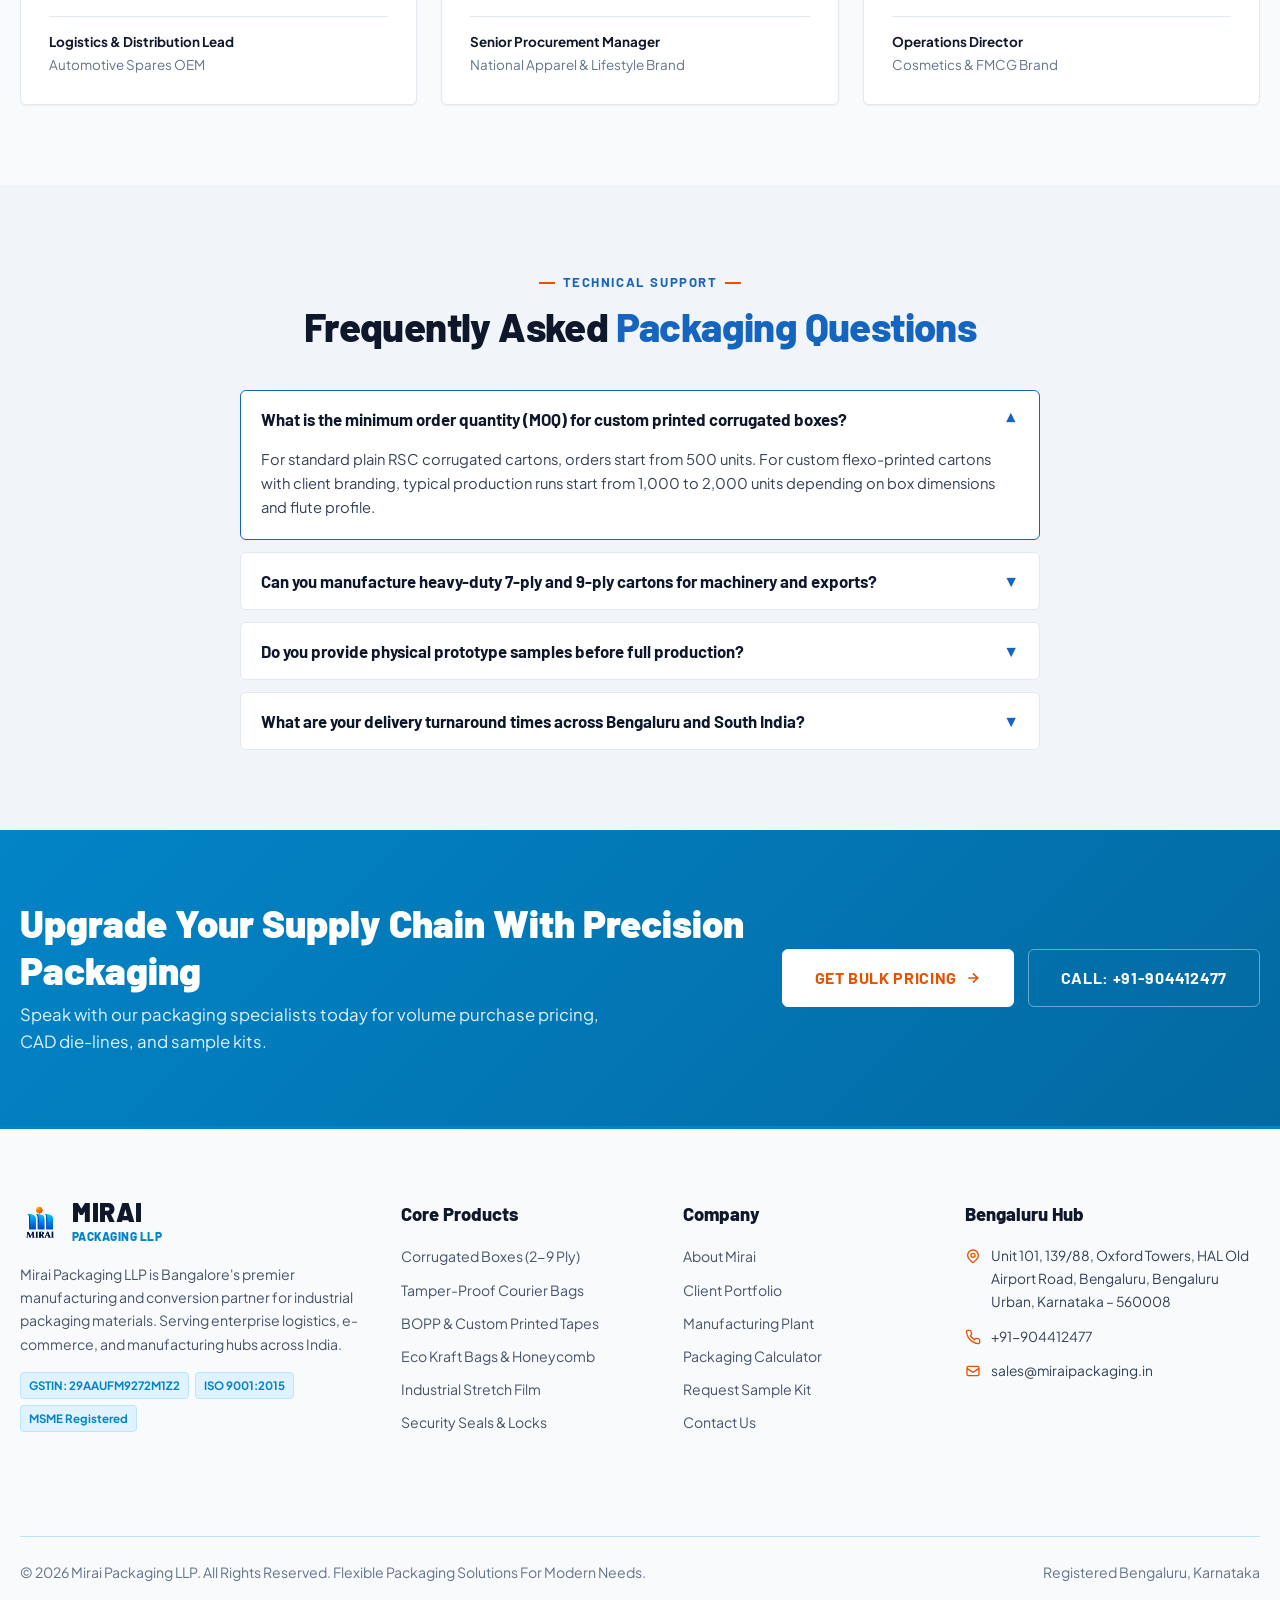
==== commit f4891b14: "Disable mobile pinch-zoom and fix website layout fit" ====
--- a/index.html
+++ b/index.html
@@ -3,7 +3,7 @@
 
 <head>
   <meta charset="UTF-8" />
-  <meta name="viewport" content="width=device-width, initial-scale=1.0, maximum-scale=3.0, user-scalable=yes" />
+  <meta name="viewport" content="width=device-width, initial-scale=1.0, maximum-scale=1.0, minimum-scale=1.0, user-scalable=no, viewport-fit=cover" />
   <title>Mirai Packaging LLP | Industrial Packaging Manufacturer &amp; Converter | Bengaluru</title>
   <meta name="description"
     content="Mirai Packaging LLP is Bangalore's leading manufacturer and wholesale supplier of 2 to 9 ply corrugated boxes, courier flyer bags, BOPP tapes, eco kraft bags, stretch film and security seals." />
--- a/style.css
+++ b/style.css
@@ -94,8 +94,10 @@
    scroll-behavior: smooth;
    font-size: 16px;
    -webkit-text-size-adjust: 100%;
-   overflow-x: hidden;
-   max-width: 100%;
+   overflow-x: hidden !important;
+   width: 100% !important;
+   max-width: 100% !important;
+   touch-action: manipulation;
  }
 
  body {
@@ -106,8 +108,21 @@
    -webkit-font-smoothing: antialiased;
    -moz-osx-font-smoothing: grayscale;
    overflow-x: hidden !important;
+   width: 100% !important;
    max-width: 100% !important;
    position: relative;
+   touch-action: manipulation;
+ }
+
+ /* Prevent auto-zoom on input focus in mobile browsers */
+ input[type="text"],
+ input[type="number"],
+ input[type="email"],
+ input[type="tel"],
+ input[type="search"],
+ select,
+ textarea {
+   font-size: 16px !important;
    touch-action: manipulation;
  }
 
